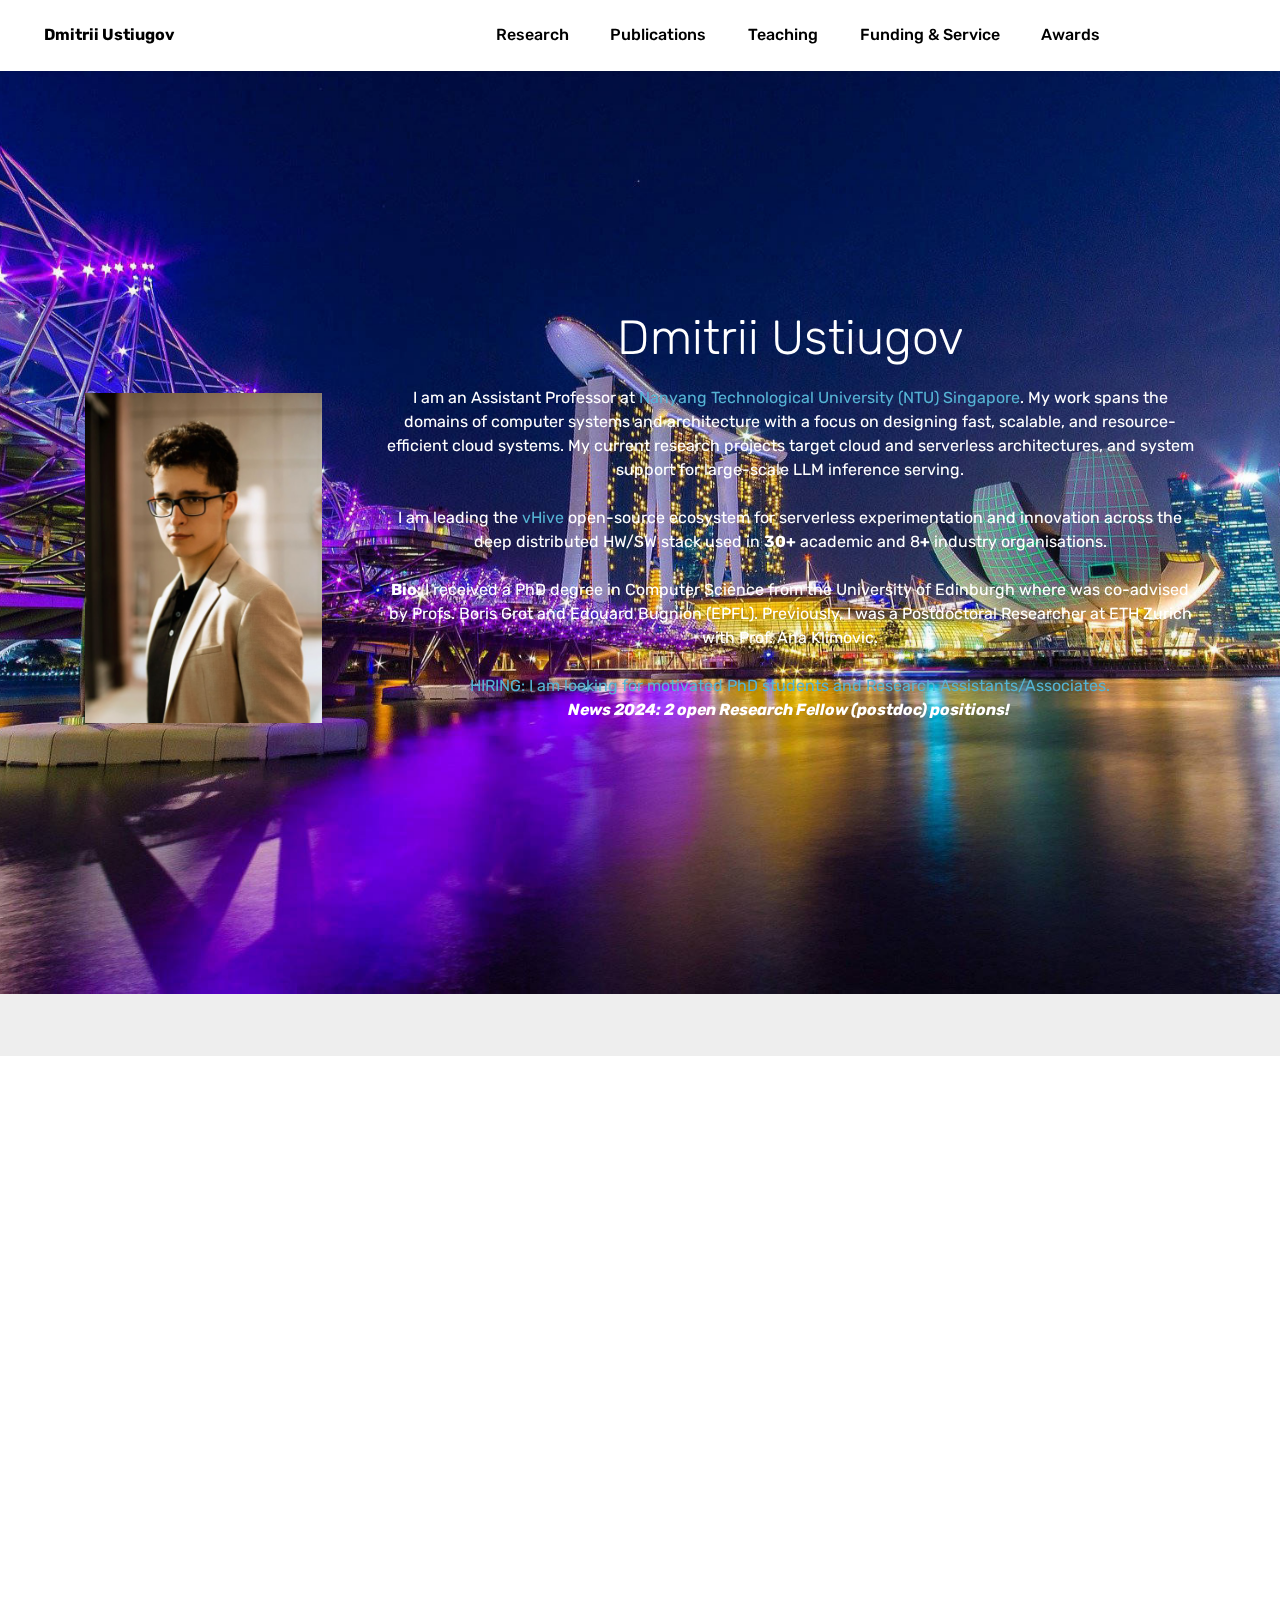
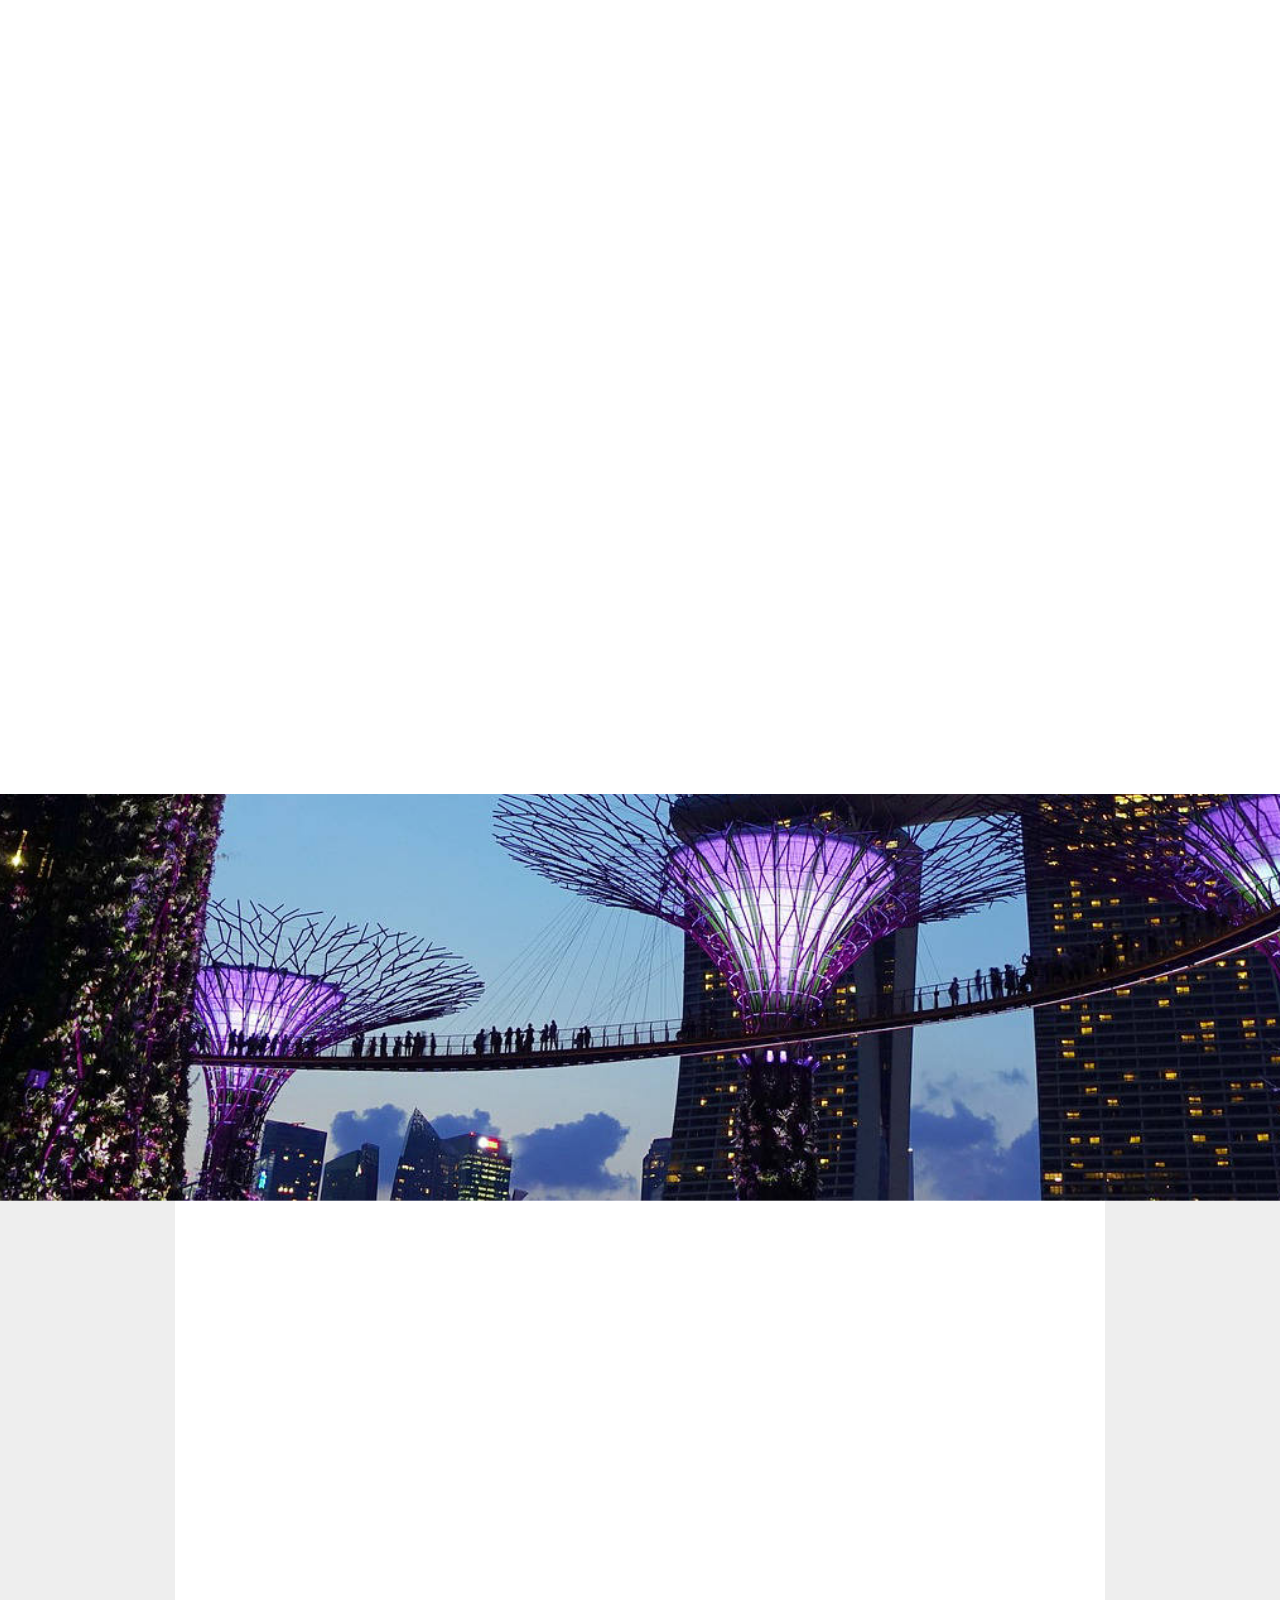
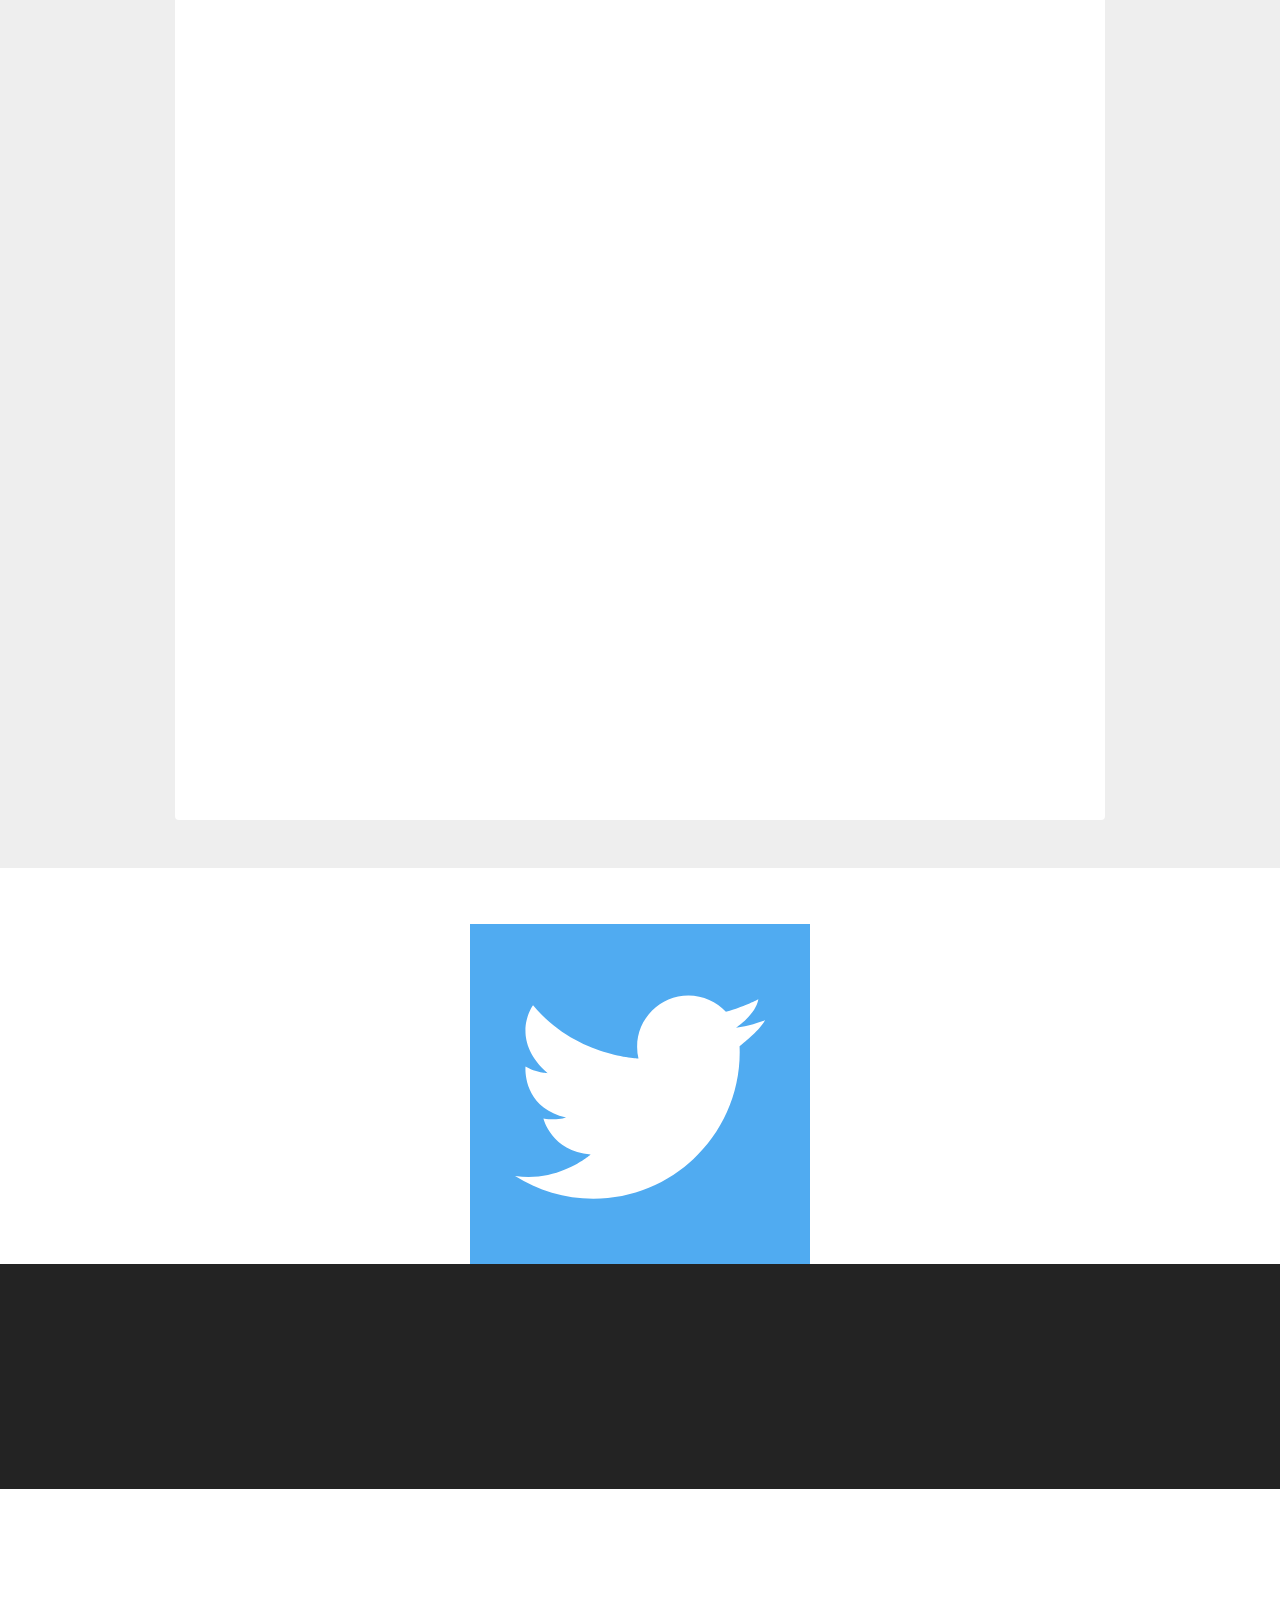
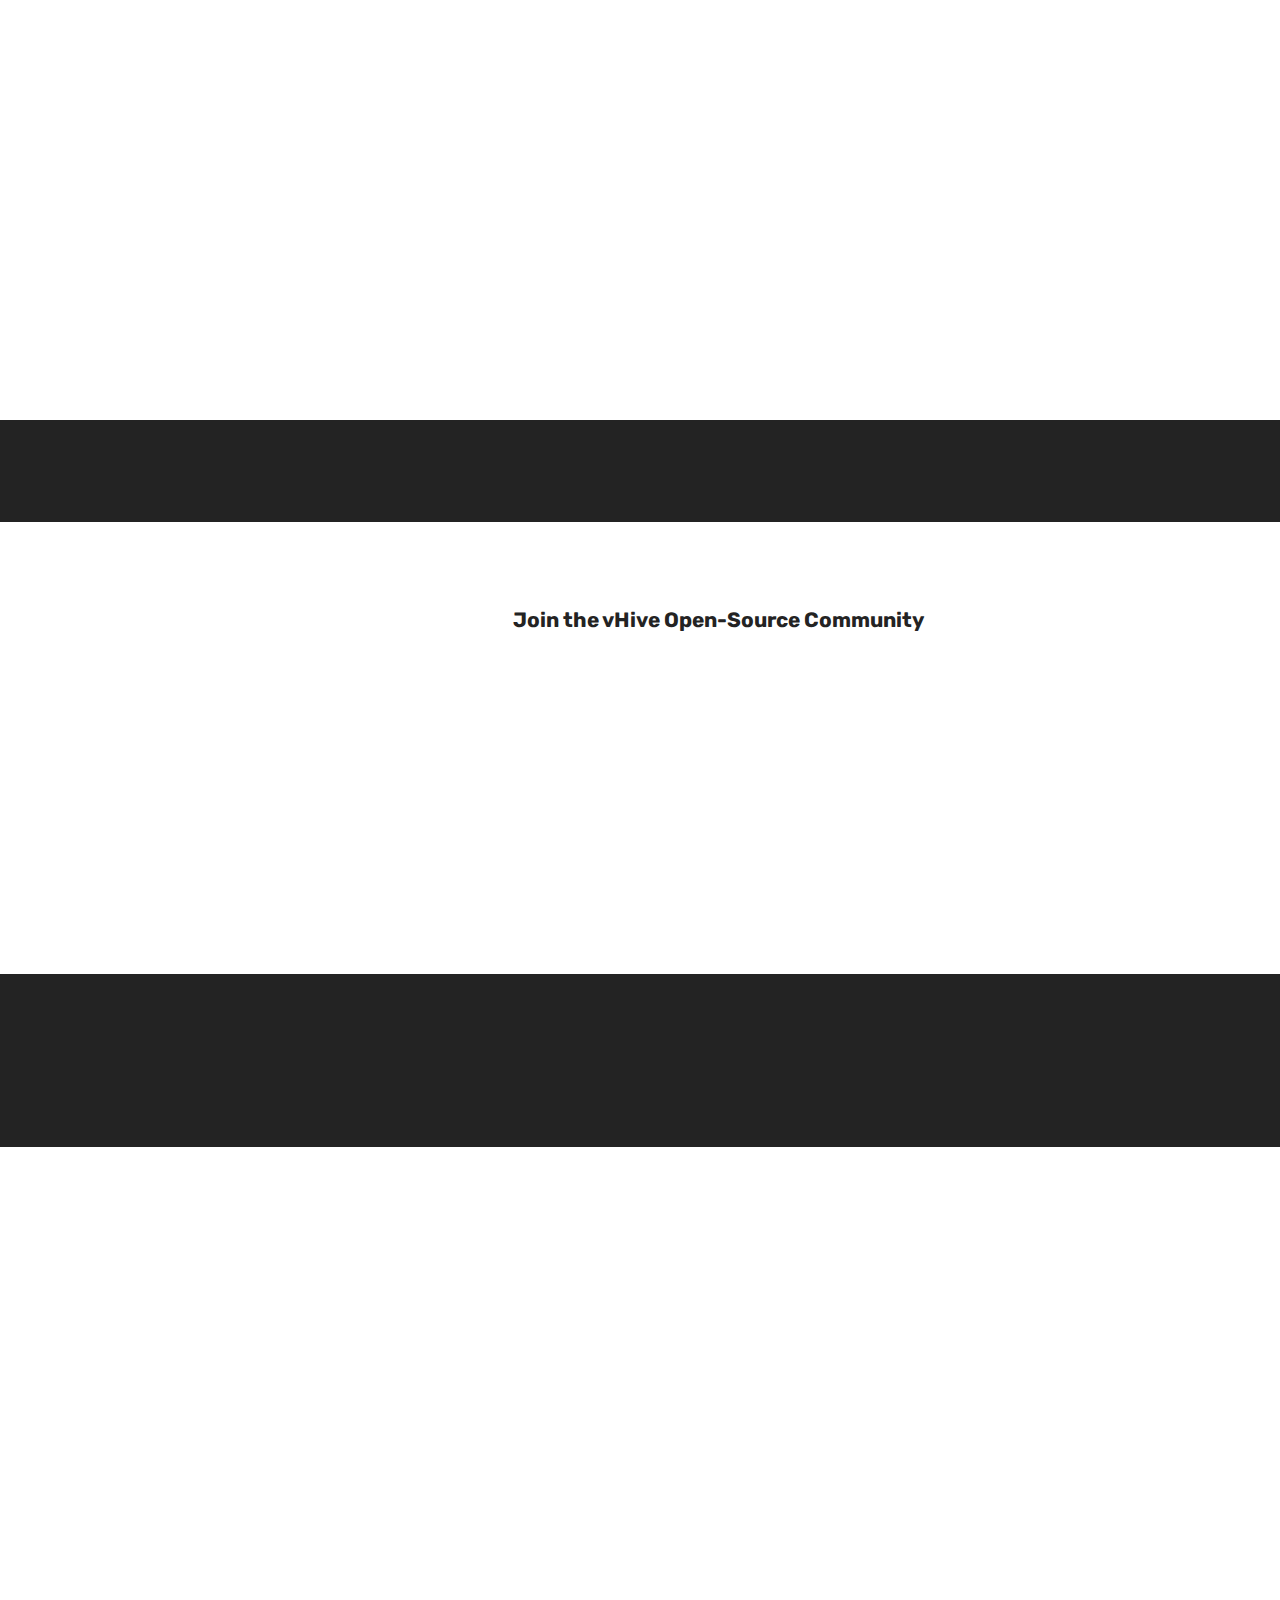
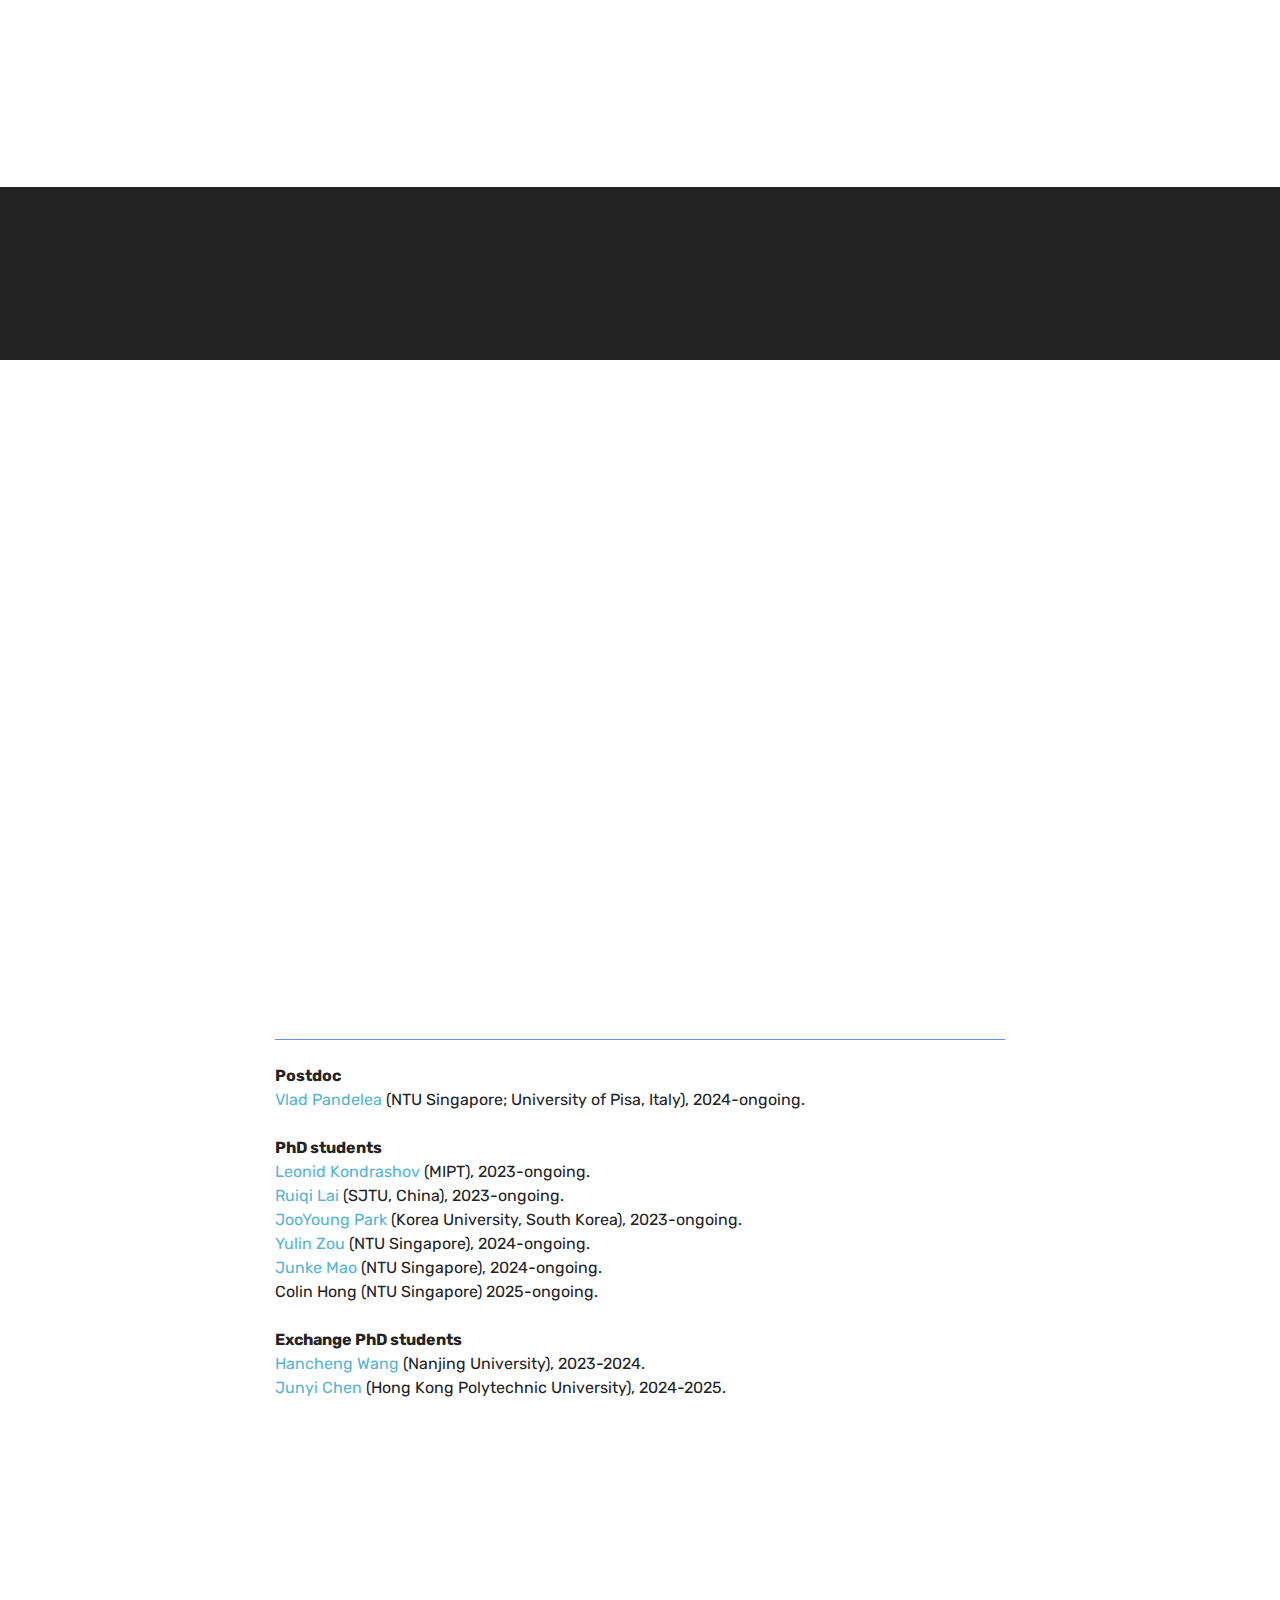
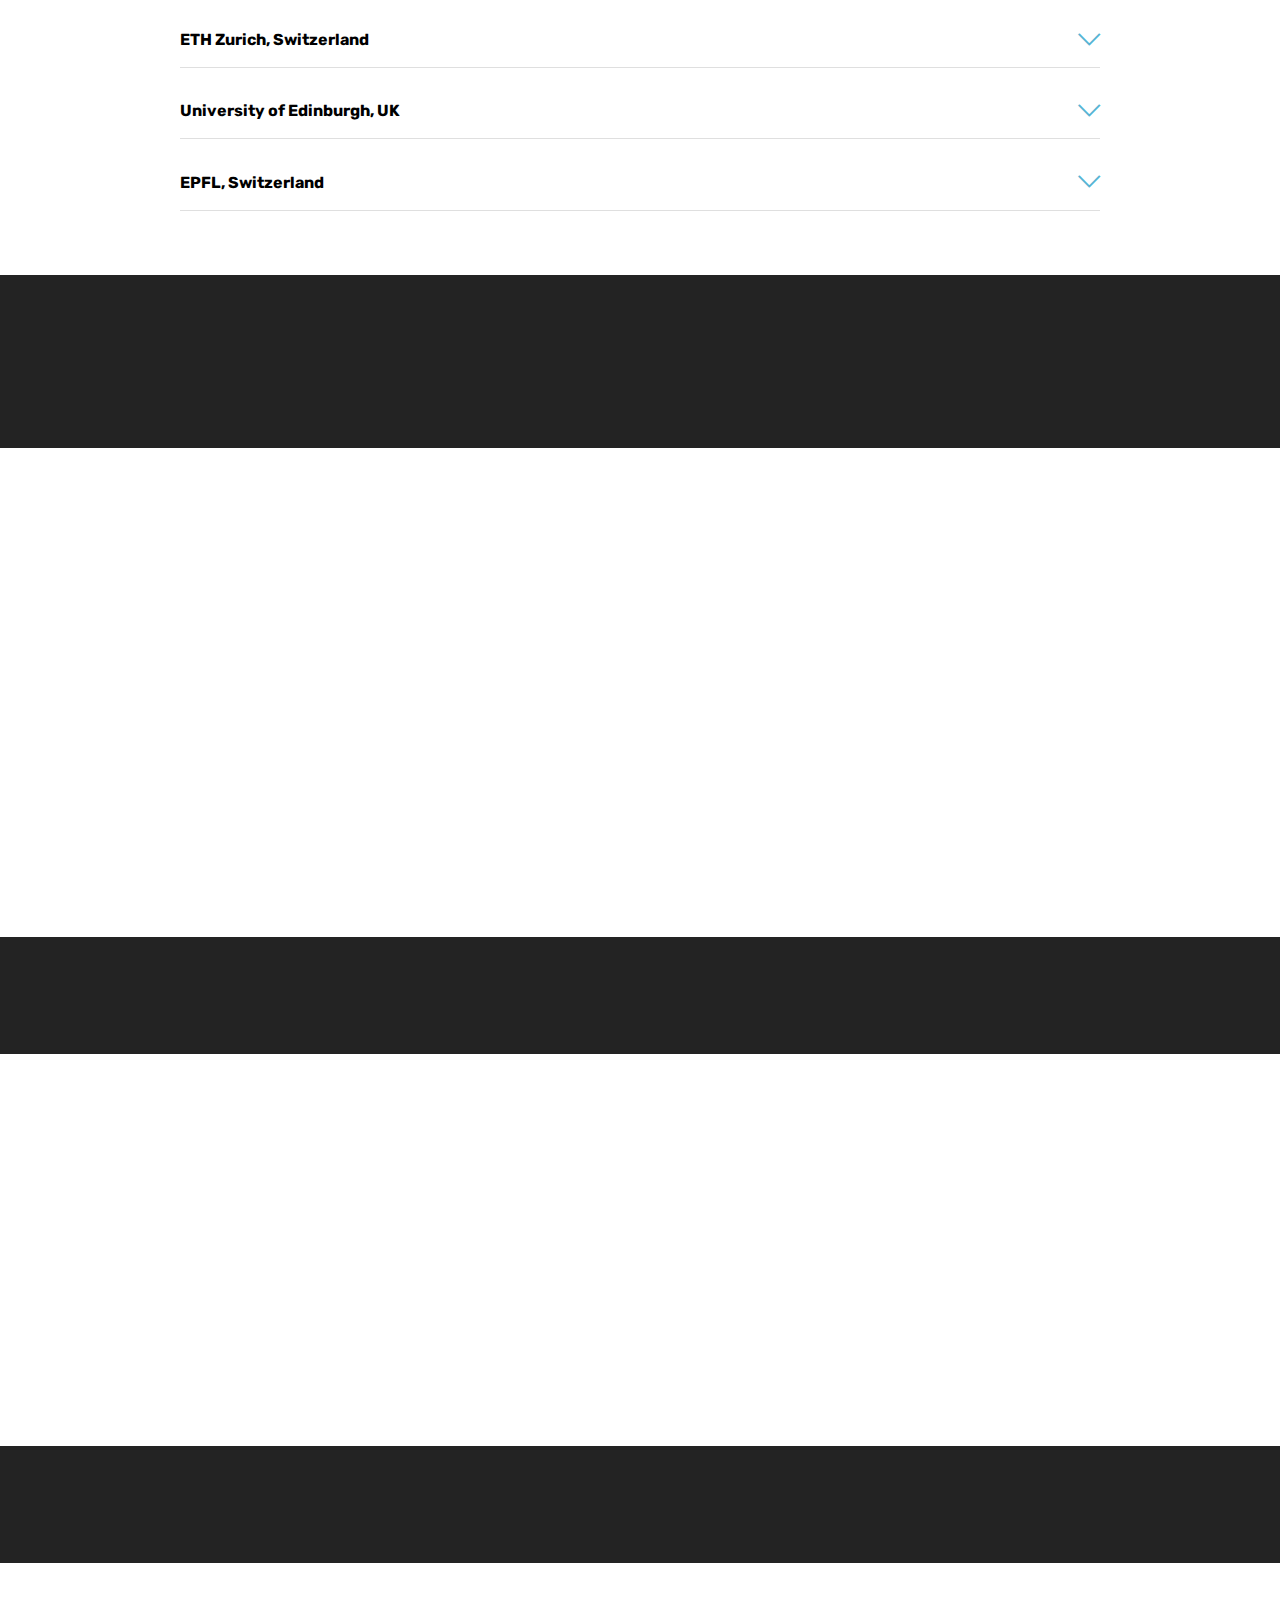
==== index.html @ a0c56aef "up" ====
<!DOCTYPE html>
<html  >
<head>
  <!-- Site made with Mobirise Website Builder v5.9.6, https://mobirise.com -->
  <meta charset="UTF-8">
  <meta http-equiv="X-UA-Compatible" content="IE=edge">
  <meta name="generator" content="Mobirise v5.9.6, mobirise.com">
  <meta name="viewport" content="width=device-width, initial-scale=1, minimum-scale=1">
  <link rel="shortcut icon" href="assets/images/logo4-95x92.png" type="image/x-icon">
  <meta name="description" content="Professional website of Dr. Dmitrii Ustiugov">
  
  
  <title>Dr. Dmitrii Ustiugov</title>
  <link rel="stylesheet" href="assets/web/assets/mobirise-icons2/mobirise2.css">
  <link rel="stylesheet" href="assets/web/assets/mobirise-icons/mobirise-icons.css">
  <link rel="stylesheet" href="assets/bootstrap/css/bootstrap.min.css">
  <link rel="stylesheet" href="assets/bootstrap/css/bootstrap-grid.min.css">
  <link rel="stylesheet" href="assets/bootstrap/css/bootstrap-reboot.min.css">
  <link rel="stylesheet" href="assets/tether/tether.min.css">
  <link rel="stylesheet" href="assets/animatecss/animate.min.css">
  <link rel="stylesheet" href="assets/dropdown/css/style.css">
  <link rel="stylesheet" href="assets/socicon/css/styles.css">
  <link rel="stylesheet" href="assets/theme/css/style.css">
  <link rel="preload" href="https://fonts.googleapis.com/css?family=Rubik:300,400,500,600,700,800,900,300i,400i,500i,600i,700i,800i,900i&display=swap" as="style" onload="this.onload=null;this.rel='stylesheet'">
  <noscript><link rel="stylesheet" href="https://fonts.googleapis.com/css?family=Rubik:300,400,500,600,700,800,900,300i,400i,500i,600i,700i,800i,900i&display=swap"></noscript>
  <link rel="preload" as="style" href="assets/mobirise/css/mbr-additional.css"><link rel="stylesheet" href="assets/mobirise/css/mbr-additional.css" type="text/css">

  
  
  
</head>
<body>
  
  <section class="menu menu2 cid-tisb1fmc73" once="menu" id="menu2-1c">
    
    <nav class="navbar navbar-dropdown navbar-fixed-top navbar-expand-lg">
        <div class="container-fluid">
            <div class="navbar-brand">
                <span class="navbar-logo">
                    <a href="http://ustiugov.github.io">
                        <img src="assets/images/logo4-95x92.png" alt="" style="height: 3rem;">
                    </a>
                </span>
                <span class="navbar-caption-wrap"><a class="navbar-caption text-black text-primary display-7" href="http://ustiugov.github.io">Dmitrii Ustiugov</a></span>
            </div>
            <button class="navbar-toggler" type="button" data-toggle="collapse" data-target="#navbarSupportedContent" aria-controls="navbarNavAltMarkup" aria-expanded="false" aria-label="Toggle navigation">
                <div class="hamburger">
                    <span></span>
                    <span></span>
                    <span></span>
                    <span></span>
                </div>
            </button>
            <div class="collapse navbar-collapse" id="navbarSupportedContent">
                <ul class="navbar-nav nav-dropdown nav-right" data-app-modern-menu="true"><li class="nav-item"><a class="nav-link link text-black text-primary display-4" href="index.html#content5-5">Research</a></li>
                    <li class="nav-item"><a class="nav-link link text-black text-primary display-4" href="index.html#content5-a">Publications</a></li>
                    <li class="nav-item"><a class="nav-link link text-black text-primary display-4" href="index.html#content5-b">Teaching</a>
                    </li><li class="nav-item"><a class="nav-link link text-black text-primary display-4" href="index.html#content5-d">Funding &amp; Service</a></li><li class="nav-item"><a class="nav-link link text-black text-primary display-4" href="index.html#header16-x">Awards</a></li></ul>
                <div class="icons-menu">
                    <a class="iconfont-wrapper" href="mailto:dmitrii.ustiugov@ntu.edu.sg">
                        <span class="p-2 mbr-iconfont socicon-mail socicon"></span>
                    </a>
                    <a class="iconfont-wrapper" href="https://twitter.com/DmitriiUstiugov" target="_blank">
                        <span class="p-2 mbr-iconfont socicon-twitter socicon"></span>
                    </a>
                    <a class="iconfont-wrapper" href="https://github.com/ustiugov" target="_blank">
                        <span class="p-2 mbr-iconfont socicon-github socicon"></span>
                    </a>
                    <a class="iconfont-wrapper" href="https://scholar.google.com/citations?user=cZ9jA9oAAAAJ&hl=en" target="_blank">
                        <span class="p-2 mbr-iconfont socicon-googlescholar socicon"></span>
                    </a>
                </div>
                
            </div>
        </div>
    </nav>
</section>

<section class="header3 cid-ru8qioP3P4 mbr-fullscreen mbr-parallax-background" id="header3-3">

    

    <div class="mbr-overlay" style="opacity: 0.6; background-color: rgb(35, 35, 35);">
    </div>

    <div class="container">
        <div class="media-container-row">
            <div class="mbr-figure" style="width: 35%;">
                <img src="assets/images/final-735x1103.jpeg" alt="Mobirise" title="">
            </div>

            <div class="media-content">
                <h1 class="mbr-section-title mbr-white pb-3 mbr-fonts-style display-2">
                    Dmitrii Ustiugov</h1>
                
                <div class="mbr-section-text mbr-white pb-3 ">
                    <p class="mbr-text mbr-fonts-style display-7">I am an Assistant Professor at&nbsp;<a href="https://www.ntu.edu.sg/" class="text-primary">Nanyang Technological University (NTU) Singapore</a>. My work spans the domains of computer systems and architecture with a focus on designing fast, scalable, and resource-efficient cloud systems. My current research projects target cloud and serverless architectures, and system support for large-scale LLM inference serving.<br> <br>I am leading the&nbsp;<a href="index.html#header16-1b" class="text-primary">vHive</a> open-source ecosystem for serverless experimentation and innovation across the deep distributed HW/SW stack used in <strong>30+</strong>&nbsp;academic and 8<strong>+</strong> industry organisations.<br><br><strong>Bio</strong>: I received a PhD degree in Computer Science from the University of Edinburgh where was co-advised by Profs. Boris Grot and Edouard Bugnion (EPFL). Previously, I was a Postdoctoral Researcher at ETH Zurich with Prof. Ana Klimovic.<br><br><em><strong><a href="index.html#header12-1i" class="text-primary">HIRING: I am looking for motivated PhD students and Research Assistants/Associates. </a></strong></em><br><em><strong>News 2024: 2 open Research Fellow (postdoc) positions!&nbsp;</strong></em><br><br><br></p>
                </div>
                
            </div>
        </div>
    </div>

</section>

<section class="image3 cid-tPCQYgQNYy" id="image3-1m">
    

    

    <div class="container-fluid">
        <div class="row justify-content-center">
            <div class="col-12 col-lg-6">
                <div class="image-wrapper">
                    <img src="assets/images/hyscalelogo-1logo-1077x300.jpg" alt="Mobirise">
                    <p class="mbr-description mbr-fonts-style mt-2 align-center display-5">
                        Hyperscale Systems and Cloud Architecture lab<br>NTU Singapore</p>
                </div>
            </div>
        </div>
    </div>
</section>

<section class="cid-tZE3iQXMDs" id="image2-1q">

    

    <figure class="mbr-figure">
        <div class="image-block" style="width: 100%;">
            <img src="assets/images/img-5139-2174x1756.jpg" alt="" title="">
            
        </div>
    </figure>
</section>

<section class="header12 cid-tkvWYFKi4e mbr-fullscreen mbr-parallax-background" id="header12-1i">

    

    <div class="mbr-overlay" style="opacity: 0.3; background-color: rgb(255, 255, 255);">
    </div>
    <div class="container-fluid">
        <div class="row justify-content-center">
            <div class="card col-12 col-md-12 col-lg-9">
                <div class="card-wrapper">
                    <div class="card-box align-center">
                        <h1 class="card-title mbr-fonts-style mb-3 display-2"><strong>Interested in Cloud Systems Research?</strong></h1>
                        <p class="mbr-text mbr-fonts-style display-7"><strong>Open Positions: PhD students (August 2025 intake), Research Associate/Assistants, and a Research Fellow (aka Postdoc)</strong><br>Do you love prototyping and hacking systems? Wonder what is under the hood of a modern cloud? Or just curious what the future of computing holds? I have a number of <strong>fully-funded</strong> PhD student positions for research in <strong>cloud/serverless/edge</strong> computing and <strong>systems for machine learning</strong>. <br><br><strong>Qualifications</strong><br>A strong applicant must have a MSc or BSc degree in computer science, electrical or computer engineering with a solid GPA. Background in programming, and systems programming in particular, as well as understanding of operating systems, networking, and/or computer architecture are key. Experience in research or working with open-source projects are desirable.<br><br><strong>Why Join NTU Singapore?</strong><br>NTU is a top international university ranked #9 in Computer Science, #15 overall in <a href="https://www.topuniversities.com/universities/nanyang-technological-university-singapore-ntu-singapore" class="text-primary">QS rankings</a>. Singapore is an excellent place for research, comfortable and safe environment for daily life, and a melting pot of the western and eastern cultures.<br><br><strong>PhD student and RA applications</strong>:<strong>&nbsp;</strong>Please send me an email attaching your<strong> CV</strong>.&nbsp;Prospective students should also send me the&nbsp;<strong>transcripts</strong> (including BSc), <strong>motivation letter</strong>, as well as a&nbsp;<strong>TOEFL</strong> (or IELTS) certificate. If you miss any documents (e.g., TOEFL) at the moment of contacting me, please elaborate on your plans to obtain them. Note, all these documents are mandatory, no exceptions are possible. Also, some applicants might need to obtain GRE (please contact me first).&nbsp;<em>Only shortlisted applicants will be notified.</em><br>Note for the PhD applicants from <strong>Mainland China</strong>, we seek primarily MSc degree holders (due to the funding reasons) but we will also consider strong BSc applicants.&nbsp;<br><br><strong>Postdoc/RF applications (we have 2 open positions!)</strong>: Please send me an email with a CV. Note that applicants must (co-)author at least one paper in the venues listed in <a href="http://csrankings.org" class="text-primary">csrankings.org</a>. <em>Only shortlisted applicants will be notified.</em><br><br><strong>Funding Opportunities for PhD Students </strong><br>(contact me before applying)<br><a href="https://www.ntu.edu.sg/admissions/graduate/financialmatters/scholarships/npgs" class="text-primary">Nanyang President's Graduate</a>&nbsp;for all<br><a href="https://www.a-star.edu.sg/Scholarships/for-graduate-studies/singapore-international-graduate-award-singa" class="text-primary">SINGA</a>&nbsp;for international students<br><a href="https://www.ntu.edu.sg/alibaba-ntu-jri" class="text-primary">Alibaba-NTU</a> for Singaporeans and PRs<br><a href="https://www.a-star.edu.sg/Scholarships/for-graduate-studies/a-star-graduate-scholarship-singapore" class="text-primary">A*STAR Graduate (AGS)</a> for Singaporeans and Singaporean Uni graduates<br><a href="https://aisingapore.org/research/phd-fellowship-programme/" class="text-primary">AISG PhD fellowship</a> for all<br><a href="https://www.a-star.edu.sg/Scholarships/for-graduate-studies/a-star-cis-scholarship" class="text-primary">A*STAR Computing and Information Science (ACIS)</a> for all<br><a href="http://cs.simtechntu.ntu.edu.sg/" class="text-primary">SIMTech-NTU</a> for all<br><a href="https://www.ntu.edu.sg/graduate-college/admissions" class="text-primary">Other NTU scholarships</a><br><br><strong>International PhD exchange scholarships&nbsp;<br></strong>(contact me before applying)<br><a href="https://www.a-star.edu.sg/Scholarships/for-graduate-studies/a-star-research-attachment-programme" class="text-primary">A*STAR Research Attachment Programme (ARAP)</a>&nbsp;for <strong>current</strong> international PhD students<br><br><strong>Funding Opportunities for PostDocs&nbsp;<br></strong>(contact me before applying)<br><a href="https://www.a-star.edu.sg/Scholarships/for-post-doctoral-studies" class="text-primary">A*STAR International fellowship</a> for Singaporeans<br><a href="https://www.ntu.edu.sg/research/research-careers/lee-kuan-yew-postdoctoral-fellowship-(lkypdf)" class="text-primary">Lee Kuan Yew Postdoctoral fellowship (LKYPDF)</a>&nbsp;for Singaporeans<a href="https://www.ntu.edu.sg/graduate-college/admissions" class="text-primary"><br></a><a href="https://www.ntu.edu.sg/research/research-careers/presidential-postdoctoral-fellowship-(ppf)" class="text-primary">NTU Presidential Postdoctoral Fellowship (PPF)</a> for all<br><a href="https://www.ntu.edu.sg/research/research-careers/research-assistant-professorship-(rap)" class="text-primary">NTU Research Assistant Professor (RAP)</a> for all<br><a href="https://euraxess.ec.europa.eu/worldwide/asean/news/get-ready-2023-msca-postdoctoral-fellowship-call" class="text-primary">Maria Curie (MSCA)</a> for EU and UK graduates (but not only)<br><a href="https://www.schmidtfutures.com/our-work/schmidt-ai-in-science-postdocs/" class="text-primary">Schmidt AI in Science</a> for all</p>
                        <div class="mbr-section-btn mt-3"><a class="btn btn-secondary-outline display-4" href="mailto:dmitrii.ustiugov@ntu.edu.sg">Send an Email</a></div>
                    </div>
                </div>
            </div>
        </div>
    </div>
</section>

<section class="twitter cid-sof1B5jrDS" id="twitter-m5-t">
    
    <div class="container">
        
        <div class="row justify-content-center mt-4">
            <div class="col-12 col-lg-7">
                <div class="twitter-wrapper">
                    <a class="twitter-timeline" data-height="340" href="https://twitter.com/@DmitriiUstiugov?ref_src=twsrc%5Etfw">Tweets by
                        }</a>
                </div>
            </div>
        </div>
    </div>
</section>

<section class="mbr-section content5 cid-ru8Q9XRovW" id="content5-5">

    

    

    <div class="container">
        <div class="media-container-row">
            <div class="title col-12 col-md-8">
                <h2 class="align-center mbr-bold mbr-white pb-3 mbr-fonts-style display-1">Research Directions</h2>
                <h3 class="mbr-section-subtitle align-center mbr-light mbr-white pb-3 mbr-fonts-style display-7">There are three principal means of acquiring knowledge available to us: observation of nature, reflection, and experimentation. Observation collects facts; reflection combines them; experimentation verifies the result of that combination.<div><em>Denis Diderot, On the Interpretation of Nature</em></div></h3>
                
                
            </div>
        </div>
    </div>
</section>

<section class="features3 cid-ru8PZtccSH" id="features3-4">

    

    
    <div class="container">
        <div class="media-container-row">
            <div class="card p-3 col-12 col-md-6 col-lg-4">
                <div class="card-wrapper">
                    <div class="card-img">
                        <a href="index.html#content6-7"><img src="assets/images/mbr-676x451.png" alt="Mobirise" title=""></a>
                    </div>
                    <div class="card-box">
                        <h4 class="card-title mbr-fonts-style display-5">Cloud &amp; Serverless</h4>
                        <p class="mbr-text mbr-fonts-style display-7">Explore trade-offs in performance, security, and efficiency of next-generation cloud systems<br><a href="https://ease-lab.github.io/vhive-asplos22/" class="text-primary">Learn more about Serverless &amp; vHive</a><br></p>
                    </div>
                    
                </div>
            </div>

            <div class="card p-3 col-12 col-md-6 col-lg-4">
                <div class="card-wrapper">
                    <div class="card-img">
                        <img src="assets/images/mbr-5-676x425.png" alt="Mobirise" title="">
                    </div>
                    <div class="card-box">
                        <h4 class="card-title mbr-fonts-style display-5">Serverless GenAI</h4>
                        <p class="mbr-text mbr-fonts-style display-7">Explore efficient Generative AI inference, e.g., LLM, RAG, at scale by exploiting heterogeneous hardware and HW/SW co-design.</p>
                    </div>
                    
                </div>
            </div>

            <div class="card p-3 col-12 col-md-6 col-lg-4">
                <div class="card-wrapper">
                    <div class="card-img">
                        <a href="index.html#content6-7"><img src="assets/images/mbr-1-676x451.jpg" alt="Mobirise" title=""></a>
                    </div>
                    <div class="card-box">
                        <h4 class="card-title mbr-fonts-style display-5">Cloud-Edge Systems</h4>
                        <p class="mbr-text mbr-fonts-style display-7">Design a geo-distributed OS for emerging edge apps, e.g., Retrieval-Augmented Generation, video analytics, autonomous vehicles.</p>
                    </div>
                    
                </div>
            </div>

            
        </div>
    </div>
</section>

<section class="header1 cid-tisarh4mE6" id="header16-1b">

    

    

    <div class="container">
        <div class="row justify-content-md-center">
            <div class="col-md-10 align-center">
                <h1 class="mbr-section-title mbr-bold pb-3 mbr-fonts-style display-2">vHive Serverless Ecosystem&nbsp;</h1>
                
                
                
            </div>
        </div>
    </div>

</section>

<section class="features16 cid-sof6QfY6md" id="features17-u">
    

    
    <div class="container">
        <div class="content-wrapper">
            <div class="row align-items-center">
                <div class="col-12 col-lg-4">
                    <div class="image-wrapper">
                        <a href="https://github.com/ease-lab/vhive" target="_blank"><img src="assets/images/vhive-emblem-rgb.svg" alt="vHive"></a>
                    </div>
                </div>
                <div class="col-12 col-lg">
                    <div class="text-wrapper">
                        <h6 class="card-title mbr-fonts-style display-5"><strong>Join the vHive Open-Source Community</strong></h6>
                        <p class="mbr-text mbr-fonts-style mb-4 display-4">vHive is a full-stack open-source framework &amp; ecosystem for <strong>serverless experimentation</strong> and <strong>innovation</strong>. vHive is representative of real serverless clouds, as recognized by leading serverless providers and an ASPLOS'21 <strong>Distinguished Artifact Award</strong>, integrating production-grade components, including&nbsp;<a href="https://firecracker-microvm.github.io/" class="text-primary" target="_blank">AWS Firecracker</a>,&nbsp;<a href="https://containerd.io/" class="text-primary" target="_blank">Containerd</a> and <a href="https://kubernetes.io/" class="text-primary" target="_blank">Kubernetes</a>.<br><br>Today, vHive is in use in <strong>30+</strong> top universities around the globe, for both research and teaching, supported and/or sponsored by <strong>8</strong>&nbsp;international IT companies.<br><br>vHive tutorials featured at SOSP'23 (<a href="https://drive.google.com/drive/folders/1UOFjHjxILq2m3MX9QpDf5EAXLWVpEJVF?usp=sharing" class="text-primary">slides</a>) and ASPLOS'22 (<a href="https://www.youtube.com/playlist?list=PLs4cWWn5uKac0A_quPr2jzsOMzaySI_w8" class="text-primary">YouTube</a>).</p>
                        <div class="mbr-section-btn mt-3"><a class="btn btn-secondary-outline display-4" href="https://vhive-serverless.github.io" target="_blank"><span class="mobi-mbri mobi-mbri-globe-2 mbr-iconfont mbr-iconfont-btn"></span>Learn more</a> <a class="btn btn-primary-outline display-4" href="https://github.com/vhive-serverless" target="_blank"><span class="socicon socicon-github mbr-iconfont mbr-iconfont-btn"></span>GitHub</a></div>
                    </div>
                </div>
            </div>
        </div>
    </div>
</section>

<section class="mbr-section content5 cid-ru9bB547B6" id="content5-a">

    

    

    <div class="container">
        <div class="media-container-row">
            <div class="title col-12 col-md-8">
                <h2 class="align-center mbr-bold mbr-white pb-3 mbr-fonts-style display-2">Selected Publications <span style="font-weight: normal;">(<a href="past-work.html#header16-11" class="text-primary" style="">More</a>)</span></h2>
                <h3 class="mbr-section-subtitle align-center mbr-light mbr-white pb-3 mbr-fonts-style display-7"><div>There is a time for many words, and there is also a time for sleep. </div><div><em>Homer, The Odyssey</em></div></h3>
                
                
            </div>
        </div>
    </div>
</section>

<section class="content8 cid-tirSUo7eNE" id="content8-15">
    
    <div class="container-fluid">
        <div class="row justify-content-center">
            <div class="counter-container col-md-12 col-lg-10">
                
                <div class="mbr-text mbr-fonts-style display-7">
                    <ul>
                        <li><em>ServerlessLLM: Locality-Enhanced Serverless Inference for Large Language Models.&nbsp;</em><span style="font-size: 1rem;">Y. Fu, L. Xue, Y. Huang, A.-O. Brabete, <strong>D. Ustiugov</strong>, Y. Patel, L. Mai. <strong>OSDI'24</strong>.&nbsp;<br><a href="https://www.usenix.org/system/files/osdi24-fu.pdf" class="text-primary">PDF</a> <a href="https://github.com/ServerlessLLM/ServerlessLLM" class="text-primary">GitHub</a></span></li><li><em>Enabling In-Vitro Serverless Systems Research.</em> <strong>D. Ustiugov</strong>, D. Park, L. Cvetković, M. Djokic, H. Hè, B. Grot, A. Klimovic. <strong>WORDS@SOSP'23</strong><br><a href="assets/files/invitro-words2023.pdf" class="text-primary">PDF</a> <a href="https://github.com/vhive-serverless/invitro" class="text-primary">GitHub</a></li><li><em>Lukewarm Serverless Functions: Characterization and Optimization</em>. D. Schall, A. Margaritov,<strong> D. Ustiugov,</strong> A. Sandberg, B. Grot. <strong>ISCA'22<br>IEEE Micro Top Picks Honorable Mention<br><a href="assets/files/JUKEBOX_ISCA22.pdf" class="text-primary">PDF</a>&nbsp;<a href="https://github.com/vhive-serverless/vSwarm-u" class="text-primary">GitHub</a></strong></li>
                        <li><em>Analyzing Tail Latency in Serverless Clouds with STeLLAR.</em> <strong>D.Ustiugov</strong>, T.Amariucai, B.Grot. <strong>IISWC'21<br><a href="assets/files/STELLAR_ISWC21.pdf" class="text-primary">PDF</a>&nbsp;<a href="https://youtu.be/Y3YmZH931hQ" class="text-primary">Video</a>&nbsp;<a href="https://github.com/vhive-serverless/STeLLAR" class="text-primary">GitHub</a></strong></li>
                        <li><em>Benchmarking, Analysis, and Optimization of Serverless Function Snapshots. </em><strong>D.Ustiugov</strong>, P.Petrov, M.Kogias, E.Bugnion, B.Grot. <strong>ASPLOS'21,</strong>&nbsp;<strong>Distinguished Artifact Award<br><a href="assets/files/REAP_ASPLOS21.pdf" class="text-primary">PDF</a>&nbsp;<a href="https://youtu.be/zfLd_MTGOA8" class="text-primary">Video</a>&nbsp;<a href="https://github.com/vhive-serverless/vhive" class="text-primary">GitHub</a></strong></li><li><em>PTEMagnet: Fine-Grained Physical Memory Reservation for Faster Page Walks in Public Clouds. </em>A.Margaritov, <strong>D.Ustiugov</strong>, A.Shahab, B.Grot. <strong>ASPLOS'21</strong><br><a href="assets/files/PTEMagnet_ASPLOS21.pdf" class="text-primary">PDF</a>&nbsp;<a href="https://youtu.be/iizktSB6_B0" class="text-primary">Video</a>&nbsp;<a href="https://github.com/ease-lab/PTEMagnet" class="text-primary">GitHub</a></li><li><em>Prefetched Address Translation.</em> A.Margaritov, <strong>D.Ustiugov</strong>, E.Bugnion, B.Grot. <strong>MICRO'19<br><a href="assets/files/ASAP_MICRO19.pdf" class="text-primary">PDF</a></strong></li>
                    </ul>
                </div>
            </div>
        </div>
    </div>
</section>

<section class="mbr-section content5 cid-ru9bWIO6r2" id="content5-b">

    

    

    <div class="container">
        <div class="media-container-row">
            <div class="title col-12 col-md-8">
                <h2 class="align-center mbr-bold mbr-white pb-3 mbr-fonts-style display-2">Teaching &amp; Supervision</h2>
                <h3 class="mbr-section-subtitle align-center mbr-light mbr-white pb-3 mbr-fonts-style display-7">It is the supreme art of the teacher to awaken joy in creative expression and knowledge. <br><em>Albert Einstein</em></h3>
                
                
            </div>
        </div>
    </div>
</section>

<section class="content8 cid-tis7xuyMa6" id="content8-19">
    
    <div class="container-fluid">
        <div class="row justify-content-center">
            <div class="counter-container col-md-12 col-lg-9">
                
                <div class="mbr-text mbr-fonts-style display-7">
                    <ul>
                        <li>Operating Systems. Lecturer and tutor, 2023-ongoing. NTU Singapore.</li><li>Digital Logic. Lecturer and tutor, 2023-ongoing. NTU Singapore.<br></li><li>Cloud Computing Architecture. Invited lecturer, Spring'22. ETH Zurich.</li><li>Extreme Computing. Invited lecturer, Fall'21. University of Edinburgh. [<a href="assets/files/Cloud-resourcesmanagementEXC21UniOfEdi.pdf" class="text-primary">Slides</a>]</li><li>Operating Systems. Invited lecturer, Spring'21. University of Edinburgh. [<a href="assets/files/Datacenter-technologiesOS21UniOfEdi.pdf" class="text-primary">Slides</a>]</li><li>Systems Programming and Computer Architecture, Teaching assistant, Fall'22, ETH Zurich.</li><li>Introduction to Computer Systems, Teaching assistant, Fall'19, '20, University of Edinburgh.</li><li>Extreme Computing, Teaching assistant, Fall'19, University of Edinburgh.</li><li>Computer Architecture, Teaching assistant, Fall'15, '17, EPFL.</li><li>Statistics, Teaching assistant, Spring'16, EPFL.</li><li>Introduction to Multiprocessor Architecture, Teaching assistant, Spring'15, EPFL.</li>
                    </ul>
                </div>
            </div>
        </div>
    </div>
</section>

<section class="tabs content18 cid-tvlNOTMjnV" id="tabs1-1j">

    

    
    <div class="container">
        <div class="row justify-content-center">
            <div class="col-12 col-md-8">
                
                <h4 class="mbr-section-subtitle mb-0 mt-2 mbr-fonts-style display-5">Students, Research Staff, and Interns</h4>
            </div>
        </div>
        <div class="row justify-content-center mt-4">
            <div class="col-12 col-md-8">
                <ul class="nav nav-tabs mb-4" role="tablist">
                    <li class="nav-item first mbr-fonts-style"><a class="nav-link mbr-fonts-style show active display-7" role="tab" data-toggle="tab" href="#tabs1-1j_tab0" aria-selected="true"><strong>Postdocs &amp; PhD students</strong></a></li>
                    <li class="nav-item"><a class="nav-link mbr-fonts-style active display-7" role="tab" data-toggle="tab" href="#tabs1-1j_tab1" aria-selected="true"><strong>Undergrad</strong></a></li>
                    <li class="nav-item"><a class="nav-link mbr-fonts-style active display-7" role="tab" data-toggle="tab" href="#tabs1-1j_tab2" aria-selected="true"><strong>Interns</strong><br></a></li>
                    
                    
                    
                </ul>
                <div class="tab-content">
                    <div id="tab1" class="tab-pane in active" role="tabpanel">
                        <div class="row">
                            <div class="col-md-12">
                                <p class="mbr-text mbr-fonts-style display-7"><strong>Postdoc<br></strong><a href="https://www.linkedin.com/in/vlad-pandelea-21799015b/?locale=en_US" class="text-primary">Vlad Pandelea</a> (NTU Singapore; University of Pisa, Italy), 2024-ongoing.<br><br><strong>PhD students</strong><br><a href="http://leokondrashov.github.io/" class="text-primary">Leonid Kondrashov</a> (MIPT), 2023-ongoing.<br><a href="https://lrq619.github.io/" class="text-primary">Ruiqi Lai</a> (SJTU, China), 2023-ongoing.<br><a href="https://www.linkedin.com/in/jooyoung-park-1a4369214/" class="text-primary">JooYoung Park</a> (Korea University, South Korea), 2023-ongoing.<br><a href="http://yulinzou.github.io/" class="text-primary">Yulin Zou</a> (NTU Singapore), 2024-ongoing.<br><a href="https://www.linkedin.com/in/junke-mao-8a8054185/?originalSubdomain=sg" class="text-primary">Junke Mao</a> (NTU Singapore), 2024-ongoing.<br>Colin Hong (NTU Singapore) 2025-ongoing.<br><br><strong>Exchange PhD students</strong><br><a href="https://wanghanchengchn.github.io/" class="text-primary">Hancheng Wang</a> (Nanjing University), 2023-2024.<br><a href="https://jinyucn.github.io/" class="text-primary">Junyi Chen</a> (Hong Kong Polytechnic University), 2024-2025.&nbsp;</p>
                            </div>
                        </div>
                    </div>
                    <div id="tab2" class="tab-pane" role="tabpanel">
                        <div class="row">
                            <div class="col-md-12">
                                <p class="mbr-text mbr-fonts-style display-7"><strong>URECA</strong><br>Siyang Shao 2023-2024<br><br><strong>Final Year Projects (FYP)</strong><br><em>Batch 2024-2025<br></em>Aryan Sharma<br>Chaanan Anand Singh<br>Dhairya Rungta<br>Greg Lim<br>Ian Yeoh<br>Jia Xuan Koh<br>Kavita Sriram<br>Kavithran&nbsp;Ravisankar<br>Lenson Lim<br>Siyang Shao<br><br><em>Batch 2023-2024</em><br>Benjamin Chun<br>Colin Hong<br>Jason Chua<br>Min Kabar Kyaw<br>Lee Xuan Hua<br>Sokunthea Eang<br>Yan Kai Lim<br>Xingjian Li<br>Yi Pun Wong<br>Yi Shen Kwai</p>
                            </div>
                        </div>
                    </div>
                    <div id="tab3" class="tab-pane" role="tabpanel">
                        <div class="row">
                            <div class="col-md-12">
                                <p class="mbr-text mbr-fonts-style display-7">Aiza Maksutova (HSE), 2023-ongoing.<br>Dohyun Park (Korea University, South Korea), 2023.<br>Georgiy Lebedev (MIPT), 2023.<br>Haoyuan Ma (Zhejiang University, China), 2023.<br>Anshal Shukla (BITS Pilani, India), 2023.<br></p>
                            </div>
                        </div>
                    </div>
                    
                    
                    
                </div>
            </div>
        </div>
    </div>
</section>

<section class="content17 cid-tirYieuzb8" id="content17-17">

    

    
    
    <div class="container">
        
            <div class="row justify-content-center">
                <div class="col-12 col-md-10">
                    <div class="section-head align-center mb-4">
                        
                        <h4 class="mbr-section-subtitle mt-2 mb-0 mbr-fonts-style display-5">Past Students and Projects</h4>
                    </div>
                    
                    <div id="bootstrap-toggle" class="toggle-panel accordionStyles tab-content">
                        <div class="card mb-3">
                            <div class="card-header" role="tab" id="headingOne">
                                <a role="button" class="collapsed panel-title text-black" data-toggle="collapse" data-core="" href="#collapse1_15" aria-expanded="false" aria-controls="collapse1">
                                    <h6 class="panel-title-edit mbr-fonts-style mb-0 display-7"><strong>ETH Zurich, Switzerland</strong></h6>
                                    <span class="sign mbr-iconfont mbri-arrow-down"></span>
                                </a>
                            </div>
                            <div id="collapse1_15" class="panel-collapse noScroll collapse" role="tabpanel" aria-labelledby="headingOne">
                                <div class="panel-body">
                                    <p class="mbr-fonts-style panel-text display-7"><strong>Lazar Cvetković</strong>, PhD Student (with Prof. Klimovic), ETH Zurich, 2021-2022.<br>Project: Scheduling policy exploration for serverless clouds.<br><br><strong>Foteini Strati</strong>, PhD Student (with Prof. Klimovic), ETH Zurich, 2022.<br>Project: Cloud and serverless computing support for large-scale machine learning.<br><br><strong>Hongyu He</strong>, Master Student (with Prof. Klimovic), ETH Zurich, 2021-2022.<br>Project: Methodology for performance analysis of large-scale serverless clusters.<br><br><strong>Mihajlo Djokic</strong>, Master Student (with Prof. Klimovic), ETH Zurich, 2021-2022.<br>Project: Large-scale serverless cloud simulation for rapid design exploration.<br><br><strong>Yijun Ma</strong>, Master Student (with Prof. Klimovic), ETH Zurich, 2021.<br>Project: Edge computing with a serverless programming model.<br><br><strong>Tom Kuchler</strong>, PhD Student (with Prof. Klimovic), ETH Zurich, 2021-2022.<br>Project: Scheduling policy exploration for serverless clouds.<br></p>
                                </div>
                            </div>
                        </div>
                        <div class="card mb-3">
                            <div class="card-header" role="tab" id="headingTwo">
                                <a role="button" class="collapsed panel-title text-black" data-toggle="collapse" data-core="" href="#collapse2_15" aria-expanded="false" aria-controls="collapse2">
                                    <h6 class="panel-title-edit mbr-fonts-style mb-0 display-7"><strong>University of Edinburgh, UK</strong></h6>
                                    <span class="sign mbr-iconfont mbri-arrow-down"></span>
                                </a>

                            </div>
                            <div id="collapse2_15" class="panel-collapse noScroll collapse" role="tabpanel" aria-labelledby="headingTwo">
                                <div class="panel-body">
                                    <p class="mbr-fonts-style panel-text display-7"><strong>Shyam Jesalpura</strong>, Research Intern, BITS Pilani, 2021.<br>Project: High-speed communication fabric for serverless clouds.<br><br><strong>Mert Bora Alper</strong>, Undergraduate Intern, University of Edinburgh, 2021.<br>Project: Benchmarking methodology for serverless clouds.<br><br><strong>Michal Baczun</strong>, Undergraduate Intern, University of Edinburgh, 2021.<br>Project: Representative suite of serverless workloads. <br><br><strong>Yuchen Niu</strong>, Undergraduate Student, University of Edinburgh, 2020-2021.<br>Project: Implications of multi-tenancy on serverless hosts.<br><br><strong>Theodor Amariucai</strong>, Undergraduate Student, University of Edinburgh, 2020-2021.<br>Project: Tail latency analysis framework for serverless clouds.<br><br><strong>Plamen Petrov</strong>, Undergraduate Student &amp; Intern, University of Edinburgh, 2020.<br>Project 1: End-to-end serverless benchmarking framework.<br>Project 2: RDMA networks security and covert communication.<br><br><strong>Ivy Wang</strong>, Undergraduate Student, University of Edinburgh, 2019.<br>Project: Software support for contiguous page table allocation.<br><br><strong>Sean Mullan</strong>, Undergraduate Student, University of Edinburgh, 2019.<br>Project: Design exploration for TLB prefetching.<br></p>
                                </div>
                            </div>
                        </div>
                        <div class="card mb-3">
                            <div class="card-header" role="tab" id="headingThree">
                                <a role="button" class="collapsed panel-title text-black" data-toggle="collapse" data-core="" href="#collapse3_15" aria-expanded="false" aria-controls="collapse3">
                                    <h6 class="panel-title-edit mbr-fonts-style mb-0 display-7"><strong>EPFL, Switzerland</strong></h6>
                                    <span class="sign mbr-iconfont mbri-arrow-down"></span>
                                </a>
                            </div>
                            <div id="collapse3_15" class="panel-collapse noScroll collapse" role="tabpanel" aria-labelledby="headingThree">
                                <div class="panel-body">
                                    <p class="mbr-fonts-style panel-text display-7"><strong>Lei Yan</strong>, Master Student, EPFL and RWTH Aachen University, 2018.<br>Project: Design space exploration of cooperative scheduling for latency-critical cloud services.<br><br><strong>Siddharth Gupta</strong>, PhD Student, EPFL, 2017.<br>Project: Analysis of persistent memory systems on modern CPUs.<br><br><strong>Nikhil Gupta</strong>, Undergraduate Intern, EPFL and IIT Delhi, 2016.<br>Project: Robust infrastructure for QFlex (Flexus) simulation framework.<br><br><strong>Virgile Neu</strong>, Undergraduate Student, EPFL, 2016.<br>Project: Analyzing CPU front-end efficiency using perf counters.&nbsp;</p>
                                </div>
                            </div>
                        </div>
                        
                        
                        
                    </div>
                </div>
            </div>
        </div>
</section>

<section class="mbr-section content5 cid-ru9GjzSlYV" id="content5-d">

    

    

    <div class="container">
        <div class="media-container-row">
            <div class="title col-12 col-md-8">
                <h2 class="align-center mbr-bold mbr-white pb-3 mbr-fonts-style display-2">Collaboration &amp; Funding</h2>
                <h3 class="mbr-section-subtitle align-center mbr-light mbr-white pb-3 mbr-fonts-style display-7">I thank my past and present collaborators round the globe for their professional and financial support.</h3>
                
                
            </div>
        </div>
    </div>
</section>

<section class="clients cid-ru9Iwjuscp" data-interval="false" id="clients-f">
      

    
        

    <div class="container">
        <div class="carousel slide" role="listbox" data-pause="true" data-keyboard="false" data-ride="carousel" data-interval="2000">
            <div class="carousel-inner" data-visible="3">
                
                
                
                
                
            <div class="carousel-item ">
                    <div class="media-container-row">
                        <div class="col-md-12">
                            <div class="wrap-img ">
                                <img src="assets/images/edinb-logo1-3-319x90.png" class="img-responsive clients-img" alt="" title="">
                            </div>
                        </div>
                    </div>
                </div><div class="carousel-item ">
                    <div class="media-container-row">
                        <div class="col-md-12">
                            <div class="wrap-img ">
                                <img src="assets/images/epfl-logo-2019-309x90.png" class="img-responsive clients-img" alt="" title="">
                            </div>
                        </div>
                    </div>
                </div><div class="carousel-item ">
                    <div class="media-container-row">
                        <div class="col-md-12">
                            <div class="wrap-img ">
                                <img src="assets/images/forth-ics-logo-304x90.jpg" class="img-responsive clients-img" alt="" title="">
                            </div>
                        </div>
                    </div>
                </div><div class="carousel-item ">
                    <div class="media-container-row">
                        <div class="col-md-12">
                            <div class="wrap-img ">
                                <img src="assets/images/googlelogo-263x90.png" class="img-responsive clients-img" alt="" title="">
                            </div>
                        </div>
                    </div>
                </div><div class="carousel-item ">
                    <div class="media-container-row">
                        <div class="col-md-12">
                            <div class="wrap-img ">
                                <img src="assets/images/oraclelabs-4-287x90.png" class="img-responsive clients-img" alt="" title="">
                            </div>
                        </div>
                    </div>
                </div><div class="carousel-item ">
                    <div class="media-container-row">
                        <div class="col-md-12">
                            <div class="wrap-img ">
                                <a href="https://logos-world.net/wp-content/uploads/2020/09/Microsoft-Logo-2012-present.jpg"><img src="assets/images/microsoft-logo-2012-present-3840x2160.jpeg" class="img-responsive clients-img" alt="" title=""></a>
                            </div>
                        </div>
                    </div>
                </div><div class="carousel-item ">
                    <div class="media-container-row">
                        <div class="col-md-12">
                            <div class="wrap-img ">
                                <img src="assets/images/arm-logo-1280x989.png" class="img-responsive clients-img" alt="" title="">
                            </div>
                        </div>
                    </div>
                </div><div class="carousel-item ">
                    <div class="media-container-row">
                        <div class="col-md-12">
                            <div class="wrap-img ">
                                <img src="assets/images/amd-logo.svg-2560x611.png" class="img-responsive clients-img" alt="" title="">
                            </div>
                        </div>
                    </div>
                </div><div class="carousel-item ">
                    <div class="media-container-row">
                        <div class="col-md-12">
                            <div class="wrap-img ">
                                <img src="assets/images/eth-logo-424x119.png" class="img-responsive clients-img" alt="" title="">
                            </div>
                        </div>
                    </div>
                </div><div class="carousel-item ">
                    <div class="media-container-row">
                        <div class="col-md-12">
                            <div class="wrap-img ">
                                <img src="assets/images/aws-logo-website-3160x1960.jpeg" class="img-responsive clients-img" alt="" title="">
                            </div>
                        </div>
                    </div>
                </div><div class="carousel-item ">
                    <div class="media-container-row">
                        <div class="col-md-12">
                            <div class="wrap-img ">
                                <img src="assets/images/ntu-logo-539x216.jpg" class="img-responsive clients-img" alt="" title="">
                            </div>
                        </div>
                    </div>
                </div></div>
            <div class="carousel-controls">
                <a data-app-prevent-settings="" class="carousel-control carousel-control-prev" role="button" data-slide="prev">
                    <span aria-hidden="true" class="mbri-left mbr-iconfont"></span>
                    <span class="sr-only">Previous</span>
                </a>
                <a data-app-prevent-settings="" class="carousel-control carousel-control-next" role="button" data-slide="next">
                    <span aria-hidden="true" class="mbri-right mbr-iconfont"></span>
                    <span class="sr-only">Next</span>
                </a>
            </div>
        </div>
    </div>
</section>

<section class="content9 cid-tisyrSvjjh" id="content9-1f">
    

    <div class="container-fluid">
        <div class="row justify-content-center">
            <div class="counter-container col-md-12 col-lg-10">
                
                <div class="mbr-text mbr-fonts-style display-7">
                    <ol>
                        <li><strong>Singapore MoE Tier-2 grant </strong>(S$661k) for the project, called "Serverless Programming Model and Cloud Resource Virtualization Co-Design for High Performance and Efficiency".</li><li><strong>Arm</strong><span style="font-size: 1rem;"> generously provided 3-year fellowship at the University of Edinburgh, supporting our work on "Virtual Memory Software-Hardware Co-Design for Cloud Computing".</span><br></li><li><strong>Google</strong> generously provided one-year Faculty Award (2019) for "Neural Address Translation" project at University of Edinburgh based on the research proposal written together with Prof. Boris Grot and my colleague Artemiy Margaritov.</li><li><strong>Oracle Labs</strong> generously provided one-year (2018) gift funding for the joint "Disaggregated processors" project at EPFL based on the research proposal I wrote with the help of Prof. Alex Daglis and Prof. Babak Falsafi.</li>
                    </ol>
                </div>
            </div>
        </div>
    </div>
</section>

<section class="header1 cid-rD5i0cm295" id="header16-l">

    

    

    <div class="container">
        <div class="row justify-content-md-center">
            <div class="col-md-10 align-center">
                <h1 class="mbr-section-title mbr-bold pb-3 mbr-fonts-style display-2">Professional Activities</h1>
                
                
                
            </div>
        </div>
    </div>

</section>

<section class="content8 cid-tisoONVine" id="content8-1d">
    
    <div class="container">
        <div class="row justify-content-center">
            <div class="counter-container col-md-12 col-lg-8">
                
                <div class="mbr-text mbr-fonts-style display-7">
                    <ul>
                        <li>TPC member: ATC'25 (light), SoCC'24, OSDI'24, ATC'24 (light), ASPLOS'24 (light), SoCC'23, FedEdge'23, MICRO'22.</li><li>Co-chair of the <a href="https://sesame2024.github.io/" class="text-primary">1st and 2nd SESAME workshop</a> at EuroSys 2023, 2024.</li><li>The head organizer of the <a href="https://ease-lab.github.io/vhive-asplos22/" class="text-primary">Serverless &amp; vHive Tutorial</a>&nbsp;series at ASPLOS'22 and SOSP'23.</li><li>External reviewer at ATC'19, ISCA'19, CAL'19, 20; MDPI JLPEA'22, MDPI Electronics'22, TCC'24.</li><li>EuroSys'21 ShadowPC member.</li><li>SOSP'21 session co-chair.</li><li>Artifact Evaluation: co-chair at HPCA'24,&nbsp; committee member at JSys'22, ASPLOS'20.</li>
                    </ul>
                </div>
            </div>
        </div>
    </div>
</section>

<section class="header1 cid-sw3x7mRlVC" id="header16-x">

    

    

    <div class="container">
        <div class="row justify-content-md-center">
            <div class="col-md-10 align-center">
                <h1 class="mbr-section-title mbr-bold pb-3 mbr-fonts-style display-2">Awards and Recognition</h1>
                
                
                
            </div>
        </div>
    </div>

</section>

<section class="content8 cid-tisoQ64gk2" id="content8-1e">
    
    <div class="container">
        <div class="row justify-content-center">
            <div class="counter-container col-md-12 col-lg-8">
                
                <div class="mbr-text mbr-fonts-style display-7">
                    <ul>
                        <li>IEEE Micro Top Picks Honorable Mention 2023.</li><li>ASPLOS'21 Distinguished Artifact Award.</li><li>The winner of the 1-minute thesis pitch competition at the <a href="https://jobs.eecs.umich.edu/" class="text-primary">JOBS workshop</a> at MICRO'20.</li><li>Arm Center of Excellence Fellowship, 2019.</li><li>EPFL PhD Fellowship, 2014.</li>
                    </ul>
                </div>
            </div>
        </div>
    </div>
</section>

<section once="footers" class="cid-ru90UrUWPi" id="footer7-6">

    

    

    <div class="container">
        <div class="media-container-row align-center mbr-white">
            
            <div class="row social-row">
                <div class="social-list align-right pb-2">
                    
                    
                    
                    
                    
                    
                <div class="soc-item">
                        <a href="mailto:dmitrii.ustiugov@ntu.edu.sg">
                            <span class="mbr-iconfont mbr-iconfont-social mbri-letter"></span>
                        </a>
                    </div><div class="soc-item">
                        <a href="https://twitter.com/DmitriiUstiugov" target="_blank">
                            <span class="mbr-iconfont mbr-iconfont-social socicon-twitter socicon"></span>
                        </a>
                    </div><div class="soc-item">
                        <a href="https://github.com/ustiugov" target="_blank">
                            <span class="mbr-iconfont mbr-iconfont-social socicon-github socicon"></span>
                        </a>
                    </div><div class="soc-item">
                        <a href="https://scholar.google.co.uk/citations?user=cZ9jA9oAAAAJ&hl=en" target="_blank">
                            <span class="mbr-iconfont mbr-iconfont-social socicon-googlescholar socicon"></span>
                        </a>
                    </div></div>
            </div>
            <div class="row row-copirayt">
                <p class="mbr-text mb-0 mbr-fonts-style mbr-white align-center display-7">
                    © Copyright Dmitrii Ustiugov - All Rights Reserved<br>The HyScale logo was designed by <strong><a href="https://www.behance.net/konvpalto00973" class="text-primary">Anna Kondrashova</a>.</strong></p>
            </div>
        </div>
    </div>
</section><section class="display-7" style="padding: 0;align-items: center;justify-content: center;flex-wrap: wrap;    align-content: center;display: flex;position: relative;height: 4rem;"><a href="https://mobiri.se/815048" style="flex: 1 1;height: 4rem;position: absolute;width: 100%;z-index: 1;"><img alt="" style="height: 4rem;" src="[data-uri]"></a><p style="margin: 0;text-align: center;" class="display-7">&#8204;</p><a style="z-index:1" href="https://mobirise.com/offline-website-builder.html">Offline Website Creator</a></section><script src="assets/popper/popper.min.js"></script>  <script src="assets/web/assets/jquery/jquery.min.js"></script>  <script src="assets/bootstrap/js/bootstrap.min.js"></script>  <script src="assets/tether/tether.min.js"></script>  <script src="assets/smoothscroll/smooth-scroll.js"></script>  <script src="assets/viewportchecker/jquery.viewportchecker.js"></script>  <script src="assets/dropdown/js/nav-dropdown.js"></script>  <script src="assets/dropdown/js/navbar-dropdown.js"></script>  <script src="assets/touchswipe/jquery.touch-swipe.min.js"></script>  <script src="assets/parallax/jarallax.min.js"></script>  <script src="https://platform.twitter.com/widgets.js"></script>  <script src="assets/reloader/script.js"></script>  <script src="assets/mbr-tabs/mbr-tabs.js"></script>  <script src="assets/mbr-switch-arrow/mbr-switch-arrow.js"></script>  <script src="assets/bootstrapcarouselswipe/bootstrap-carousel-swipe.js"></script>  <script src="assets/mbr-clients-slider/mbr-clients-slider.js"></script>  <script src="assets/theme/js/script.js"></script>  
  
  
 <div id="scrollToTop" class="scrollToTop mbr-arrow-up"><a style="text-align: center;"><i class="mbr-arrow-up-icon mbr-arrow-up-icon-cm cm-icon cm-icon-smallarrow-up"></i></a></div>
    <input name="animation" type="hidden">
  </body>
</html>
---- assets/web/assets/mobirise-icons2/mobirise2.css ----
@font-face {
  font-family: 'Moririse2';
  font-display: swap;
  src:  url('mobirise2.eot?f2bix4');
  src:  url('mobirise2.eot?f2bix4#iefix') format('embedded-opentype'),
    url('mobirise2.ttf?f2bix4') format('truetype'),
    url('mobirise2.woff?f2bix4') format('woff'),
    url('mobirise2.svg?f2bix4#mobirise2') format('svg');
  font-weight: normal;
  font-style: normal;
}

[class^="mobi-"], [class*=" mobi-"] {
  /* use !important to prevent issues with browser extensions that change fonts */
  font-family: 'Moririse2' !important;
  speak: none;
  font-style: normal;
  font-weight: normal;
  font-variant: normal;
  text-transform: none;
  line-height: 1;

  /* Better Font Rendering =========== */
  -webkit-font-smoothing: antialiased;
  -moz-osx-font-smoothing: grayscale;
}

.mobi-mbri-add-submenu:before {
  content: "\e900";
}
.mobi-mbri-alert:before {
  content: "\e901";
}
.mobi-mbri-align-center:before {
  content: "\e902";
}
.mobi-mbri-align-justify:before {
  content: "\e903";
}
.mobi-mbri-align-left:before {
  content: "\e904";
}
.mobi-mbri-align-right:before {
  content: "\e905";
}
.mobi-mbri-android:before {
  content: "\e906";
}
.mobi-mbri-apple:before {
  content: "\e907";
}
.mobi-mbri-arrow-down:before {
  content: "\e908";
}
.mobi-mbri-arrow-next:before {
  content: "\e909";
}
.mobi-mbri-arrow-prev:before {
  content: "\e90a";
}
.mobi-mbri-arrow-up:before {
  content: "\e90b";
}
.mobi-mbri-bold:before {
  content: "\e90c";
}
.mobi-mbri-bookmark:before {
  content: "\e90d";
}
.mobi-mbri-bootstrap:before {
  content: "\e90e";
}
.mobi-mbri-briefcase:before {
  content: "\e90f";
}
.mobi-mbri-browse:before {
  content: "\e910";
}
.mobi-mbri-bulleted-list:before {
  content: "\e911";
}
.mobi-mbri-calendar:before {
  content: "\e912";
}
.mobi-mbri-camera:before {
  content: "\e913";
}
.mobi-mbri-cart-add:before {
  content: "\e914";
}
.mobi-mbri-cart-full:before {
  content: "\e915";
}
.mobi-mbri-cash:before {
  content: "\e916";
}
.mobi-mbri-change-style:before {
  content: "\e917";
}
.mobi-mbri-chat:before {
  content: "\e918";
}
.mobi-mbri-clock:before {
  content: "\e919";
}
.mobi-mbri-close:before {
  content: "\e91a";
}
.mobi-mbri-cloud:before {
  content: "\e91b";
}
.mobi-mbri-code:before {
  content: "\e91c";
}
.mobi-mbri-contact-form:before {
  content: "\e91d";
}
.mobi-mbri-credit-card:before {
  content: "\e91e";
}
.mobi-mbri-cursor-click:before {
  content: "\e91f";
}
.mobi-mbri-cust-feedback:before {
  content: "\e920";
}
.mobi-mbri-database:before {
  content: "\e921";
}
.mobi-mbri-delivery:before {
  content: "\e922";
}
.mobi-mbri-desktop:before {
  content: "\e923";
}
.mobi-mbri-devices:before {
  content: "\e924";
}
.mobi-mbri-down:before {
  content: "\e925";
}
.mobi-mbri-download-2:before {
  content: "\e926";
}
.mobi-mbri-download:before {
  content: "\e927";
}
.mobi-mbri-drag-n-drop-2:before {
  content: "\e928";
}
.mobi-mbri-drag-n-drop:before {
  content: "\e929";
}
.mobi-mbri-edit-2:before {
  content: "\e92a";
}
.mobi-mbri-edit:before {
  content: "\e92b";
}
.mobi-mbri-error:before {
  content: "\e92c";
}
.mobi-mbri-extension:before {
  content: "\e92d";
}
.mobi-mbri-features:before {
  content: "\e92e";
}
.mobi-mbri-file:before {
  content: "\e92f";
}
.mobi-mbri-flag:before {
  content: "\e930";
}
.mobi-mbri-folder:before {
  content: "\e931";
}
.mobi-mbri-gift:before {
  content: "\e932";
}
.mobi-mbri-github:before {
  content: "\e933";
}
.mobi-mbri-globe-2:before {
  content: "\e934";
}
.mobi-mbri-globe:before {
  content: "\e935";
}
.mobi-mbri-growing-chart:before {
  content: "\e936";
}
.mobi-mbri-hearth:before {
  content: "\e937";
}
.mobi-mbri-help:before {
  content: "\e938";
}
.mobi-mbri-home:before {
  content: "\e939";
}
.mobi-mbri-hot-cup:before {
  content: "\e93a";
}
.mobi-mbri-idea:before {
  content: "\e93b";
}
.mobi-mbri-image-gallery:before {
  content: "\e93c";
}
.mobi-mbri-image-slider:before {
  content: "\e93d";
}
.mobi-mbri-info:before {
  content: "\e93e";
}
.mobi-mbri-italic:before {
  content: "\e93f";
}
.mobi-mbri-key:before {
  content: "\e940";
}
.mobi-mbri-laptop:before {
  content: "\e941";
}
.mobi-mbri-layers:before {
  content: "\e942";
}
.mobi-mbri-left-right:before {
  content: "\e943";
}
.mobi-mbri-left:before {
  content: "\e944";
}
.mobi-mbri-letter:before {
  content: "\e945";
}
.mobi-mbri-like:before {
  content: "\e946";
}
.mobi-mbri-link:before {
  content: "\e947";
}
.mobi-mbri-lock:before {
  content: "\e948";
}
.mobi-mbri-login:before {
  content: "\e949";
}
.mobi-mbri-logout:before {
  content: "\e94a";
}
.mobi-mbri-magic-stick:before {
  content: "\e94b";
}
.mobi-mbri-map-pin:before {
  content: "\e94c";
}
.mobi-mbri-menu:before {
  content: "\e94d";
}
.mobi-mbri-mobile-2:before {
  content: "\e94e";
}
.mobi-mbri-mobile-horizontal:before {
  content: "\e94f";
}
.mobi-mbri-mobile:before {
  content: "\e950";
}
.mobi-mbri-mobirise:before {
  content: "\e951";
}
.mobi-mbri-more-horizontal:before {
  content: "\e952";
}
.mobi-mbri-more-vertical:before {
  content: "\e953";
}
.mobi-mbri-music:before {
  content: "\e954";
}
.mobi-mbri-new-file:before {
  content: "\e955";
}
.mobi-mbri-numbered-list:before {
  content: "\e956";
}
.mobi-mbri-opened-folder:before {
  content: "\e957";
}
.mobi-mbri-pages:before {
  content: "\e958";
}
.mobi-mbri-paper-plane:before {
  content: "\e959";
}
.mobi-mbri-paperclip:before {
  content: "\e95a";
}
.mobi-mbri-phone:before {
  content: "\e95b";
}
.mobi-mbri-photo:before {
  content: "\e95c";
}
.mobi-mbri-photos:before {
  content: "\e95d";
}
.mobi-mbri-pin:before {
  content: "\e95e";
}
.mobi-mbri-play:before {
  content: "\e95f";
}
.mobi-mbri-plus:before {
  content: "\e960";
}
.mobi-mbri-preview:before {
  content: "\e961";
}
.mobi-mbri-print:before {
  content: "\e962";
}
.mobi-mbri-protect:before {
  content: "\e963";
}
.mobi-mbri-question:before {
  content: "\e964";
}
.mobi-mbri-quote-left:before {
  content: "\e965";
}
.mobi-mbri-quote-right:before {
  content: "\e966";
}
.mobi-mbri-redo:before {
  content: "\e967";
}
.mobi-mbri-refresh:before {
  content: "\e968";
}
.mobi-mbri-responsive-2:before {
  content: "\e969";
}
.mobi-mbri-responsive:before {
  content: "\e96a";
}
.mobi-mbri-right:before {
  content: "\e96b";
}
.mobi-mbri-rocket:before {
  content: "\e96c";
}
.mobi-mbri-sad-face:before {
  content: "\e96d";
}
.mobi-mbri-sale:before {
  content: "\e96e";
}
.mobi-mbri-save:before {
  content: "\e96f";
}
.mobi-mbri-search:before {
  content: "\e970";
}
.mobi-mbri-setting-2:before {
  content: "\e971";
}
.mobi-mbri-setting-3:before {
  content: "\e972";
}
.mobi-mbri-setting:before {
  content: "\e973";
}
.mobi-mbri-share:before {
  content: "\e974";
}
.mobi-mbri-shopping-bag:before {
  content: "\e975";
}
.mobi-mbri-shopping-basket:before {
  content: "\e976";
}
.mobi-mbri-shopping-cart:before {
  content: "\e977";
}
.mobi-mbri-sites:before {
  content: "\e978";
}
.mobi-mbri-smile-face:before {
  content: "\e979";
}
.mobi-mbri-speed:before {
  content: "\e97a";
}
.mobi-mbri-star:before {
  content: "\e97b";
}
.mobi-mbri-success:before {
  content: "\e97c";
}
.mobi-mbri-sun:before {
  content: "\e97d";
}
.mobi-mbri-sun2:before {
  content: "\e97e";
}
.mobi-mbri-tablet-vertical:before {
  content: "\e97f";
}
.mobi-mbri-tablet:before {
  content: "\e980";
}
.mobi-mbri-target:before {
  content: "\e981";
}
.mobi-mbri-timer:before {
  content: "\e982";
}
.mobi-mbri-to-ftp:before {
  content: "\e983";
}
.mobi-mbri-to-local-drive:before {
  content: "\e984";
}
.mobi-mbri-touch-swipe:before {
  content: "\e985";
}
.mobi-mbri-touch:before {
  content: "\e986";
}
.mobi-mbri-trash:before {
  content: "\e987";
}
.mobi-mbri-underline:before {
  content: "\e988";
}
.mobi-mbri-undo:before {
  content: "\e989";
}
.mobi-mbri-unlink:before {
  content: "\e98a";
}
.mobi-mbri-unlock:before {
  content: "\e98b";
}
.mobi-mbri-up-down:before {
  content: "\e98c";
}
.mobi-mbri-up:before {
  content: "\e98d";
}
.mobi-mbri-update:before {
  content: "\e98e";
}
.mobi-mbri-upload-2:before {
  content: "\e98f";
}
.mobi-mbri-upload:before {
  content: "\e990";
}
.mobi-mbri-user-2:before {
  content: "\e991";
}
.mobi-mbri-user:before {
  content: "\e992";
}
.mobi-mbri-users:before {
  content: "\e993";
}
.mobi-mbri-video-play:before {
  content: "\e994";
}
.mobi-mbri-video:before {
  content: "\e995";
}
.mobi-mbri-watch:before {
  content: "\e996";
}
.mobi-mbri-website-theme-2:before {
  content: "\e997";
}
.mobi-mbri-website-theme:before {
  content: "\e998";
}
.mobi-mbri-wifi:before {
  content: "\e999";
}
.mobi-mbri-windows:before {
  content: "\e99a";
}
.mobi-mbri-zoom-in:before {
  content: "\e99b";
}
.mobi-mbri-zoom-out:before {
  content: "\e99c";
}
---- assets/web/assets/mobirise-icons/mobirise-icons.css ----
@font-face {
  font-family: 'MobiriseIcons';
  src:  url('mobirise-icons.eot?spat4u');
  src:  url('mobirise-icons.eot?spat4u#iefix') format('embedded-opentype'),
    url('mobirise-icons.ttf?spat4u') format('truetype'),
    url('mobirise-icons.woff?spat4u') format('woff'),
    url('mobirise-icons.svg?spat4u#MobiriseIcons') format('svg');
  font-weight: normal;
  font-style: normal;
}

[class^="mbri-"], [class*=" mbri-"] {
  /* use !important to prevent issues with browser extensions that change fonts */
  font-family: MobiriseIcons !important;
  speak: none;
  font-style: normal;
  font-weight: normal;
  font-variant: normal;
  text-transform: none;
  line-height: 1;

  /* Better Font Rendering =========== */
  -webkit-font-smoothing: antialiased;
  -moz-osx-font-smoothing: grayscale;
}

.mbri-add-submenu:before {
  content: "\e900";
}
.mbri-alert:before {
  content: "\e901";
}
.mbri-align-center:before {
  content: "\e902";
}
.mbri-align-justify:before {
  content: "\e903";
}
.mbri-align-left:before {
  content: "\e904";
}
.mbri-align-right:before {
  content: "\e905";
}
.mbri-android:before {
  content: "\e906";
}
.mbri-apple:before {
  content: "\e907";
}
.mbri-arrow-down:before {
  content: "\e908";
}
.mbri-arrow-next:before {
  content: "\e909";
}
.mbri-arrow-prev:before {
  content: "\e90a";
}
.mbri-arrow-up:before {
  content: "\e90b";
}
.mbri-bold:before {
  content: "\e90c";
}
.mbri-bookmark:before {
  content: "\e90d";
}
.mbri-bootstrap:before {
  content: "\e90e";
}
.mbri-briefcase:before {
  content: "\e90f";
}
.mbri-browse:before {
  content: "\e910";
}
.mbri-bulleted-list:before {
  content: "\e911";
}
.mbri-calendar:before {
  content: "\e912";
}
.mbri-camera:before {
  content: "\e913";
}
.mbri-cart-add:before {
  content: "\e914";
}
.mbri-cart-full:before {
  content: "\e915";
}
.mbri-cash:before {
  content: "\e916";
}
.mbri-change-style:before {
  content: "\e917";
}
.mbri-chat:before {
  content: "\e918";
}
.mbri-clock:before {
  content: "\e919";
}
.mbri-close:before {
  content: "\e91a";
}
.mbri-cloud:before {
  content: "\e91b";
}
.mbri-code:before {
  content: "\e91c";
}
.mbri-contact-form:before {
  content: "\e91d";
}
.mbri-credit-card:before {
  content: "\e91e";
}
.mbri-cursor-click:before {
  content: "\e91f";
}
.mbri-cust-feedback:before {
  content: "\e920";
}
.mbri-database:before {
  content: "\e921";
}
.mbri-delivery:before {
  content: "\e922";
}
.mbri-desktop:before {
  content: "\e923";
}
.mbri-devices:before {
  content: "\e924";
}
.mbri-down:before {
  content: "\e925";
}
.mbri-download:before {
  content: "\e989";
}
.mbri-drag-n-drop:before {
  content: "\e927";
}
.mbri-drag-n-drop2:before {
  content: "\e928";
}
.mbri-edit:before {
  content: "\e929";
}
.mbri-edit2:before {
  content: "\e92a";
}
.mbri-error:before {
  content: "\e92b";
}
.mbri-extension:before {
  content: "\e92c";
}
.mbri-features:before {
  content: "\e92d";
}
.mbri-file:before {
  content: "\e92e";
}
.mbri-flag:before {
  content: "\e92f";
}
.mbri-folder:before {
  content: "\e930";
}
.mbri-gift:before {
  content: "\e931";
}
.mbri-github:before {
  content: "\e932";
}
.mbri-globe:before {
  content: "\e933";
}
.mbri-globe-2:before {
  content: "\e934";
}
.mbri-growing-chart:before {
  content: "\e935";
}
.mbri-hearth:before {
  content: "\e936";
}
.mbri-help:before {
  content: "\e937";
}
.mbri-home:before {
  content: "\e938";
}
.mbri-hot-cup:before {
  content: "\e939";
}
.mbri-idea:before {
  content: "\e93a";
}
.mbri-image-gallery:before {
  content: "\e93b";
}
.mbri-image-slider:before {
  content: "\e93c";
}
.mbri-info:before {
  content: "\e93d";
}
.mbri-italic:before {
  content: "\e93e";
}
.mbri-key:before {
  content: "\e93f";
}
.mbri-laptop:before {
  content: "\e940";
}
.mbri-layers:before {
  content: "\e941";
}
.mbri-left-right:before {
  content: "\e942";
}
.mbri-left:before {
  content: "\e943";
}
.mbri-letter:before {
  content: "\e944";
}
.mbri-like:before {
  content: "\e945";
}
.mbri-link:before {
  content: "\e946";
}
.mbri-lock:before {
  content: "\e947";
}
.mbri-login:before {
  content: "\e948";
}
.mbri-logout:before {
  content: "\e949";
}
.mbri-magic-stick:before {
  content: "\e94a";
}
.mbri-map-pin:before {
  content: "\e94b";
}
.mbri-menu:before {
  content: "\e94c";
}
.mbri-mobile:before {
  content: "\e94d";
}
.mbri-mobile2:before {
  content: "\e94e";
}
.mbri-mobirise:before {
  content: "\e94f";
}
.mbri-more-horizontal:before {
  content: "\e950";
}
.mbri-more-vertical:before {
  content: "\e951";
}
.mbri-music:before {
  content: "\e952";
}
.mbri-new-file:before {
  content: "\e953";
}
.mbri-numbered-list:before {
  content: "\e954";
}
.mbri-opened-folder:before {
  content: "\e955";
}
.mbri-pages:before {
  content: "\e956";
}
.mbri-paper-plane:before {
  content: "\e957";
}
.mbri-paperclip:before {
  content: "\e958";
}
.mbri-photo:before {
  content: "\e959";
}
.mbri-photos:before {
  content: "\e95a";
}
.mbri-pin:before {
  content: "\e95b";
}
.mbri-play:before {
  content: "\e95c";
}
.mbri-plus:before {
  content: "\e95d";
}
.mbri-preview:before {
  content: "\e95e";
}
.mbri-print:before {
  content: "\e95f";
}
.mbri-protect:before {
  content: "\e960";
}
.mbri-question:before {
  content: "\e961";
}
.mbri-quote-left:before {
  content: "\e962";
}
.mbri-quote-right:before {
  content: "\e963";
}
.mbri-refresh:before {
  content: "\e964";
}
.mbri-responsive:before {
  content: "\e965";
}
.mbri-right:before {
  content: "\e966";
}
.mbri-rocket:before {
  content: "\e967";
}
.mbri-sad-face:before {
  content: "\e968";
}
.mbri-sale:before {
  content: "\e969";
}
.mbri-save:before {
  content: "\e96a";
}
.mbri-search:before {
  content: "\e96b";
}
.mbri-setting:before {
  content: "\e96c";
}
.mbri-setting2:before {
  content: "\e96d";
}
.mbri-setting3:before {
  content: "\e96e";
}
.mbri-share:before {
  content: "\e96f";
}
.mbri-shopping-bag:before {
  content: "\e970";
}
.mbri-shopping-basket:before {
  content: "\e971";
}
.mbri-shopping-cart:before {
  content: "\e972";
}
.mbri-sites:before {
  content: "\e973";
}
.mbri-smile-face:before {
  content: "\e974";
}
.mbri-speed:before {
  content: "\e975";
}
.mbri-star:before {
  content: "\e976";
}
.mbri-success:before {
  content: "\e977";
}
.mbri-sun:before {
  content: "\e978";
}
.mbri-sun2:before {
  content: "\e979";
}
.mbri-tablet:before {
  content: "\e97a";
}
.mbri-tablet-vertical:before {
  content: "\e97b";
}
.mbri-target:before {
  content: "\e97c";
}
.mbri-timer:before {
  content: "\e97d";
}
.mbri-to-ftp:before {
  content: "\e97e";
}
.mbri-to-local-drive:before {
  content: "\e97f";
}
.mbri-touch-swipe:before {
  content: "\e980";
}
.mbri-touch:before {
  content: "\e981";
}
.mbri-trash:before {
  content: "\e982";
}
.mbri-underline:before {
  content: "\e983";
}
.mbri-unlink:before {
  content: "\e984";
}
.mbri-unlock:before {
  content: "\e985";
}
.mbri-up-down:before {
  content: "\e986";
}
.mbri-up:before {
  content: "\e987";
}
.mbri-update:before {
  content: "\e988";
}
.mbri-upload:before {
 content: "\e926"; 
}
.mbri-user:before {
  content: "\e98a";
}
.mbri-user2:before {
  content: "\e98b";
}
.mbri-users:before {
  content: "\e98c";
}
.mbri-video:before {
  content: "\e98d";
}
.mbri-video-play:before {
  content: "\e98e";
}
.mbri-watch:before {
  content: "\e98f";
}
.mbri-website-theme:before {
  content: "\e990";
}
.mbri-wifi:before {
  content: "\e991";
}
.mbri-windows:before {
  content: "\e992";
}
.mbri-zoom-out:before {
  content: "\e993";
}
.mbri-redo:before {
  content: "\e994";
}
.mbri-undo:before {
  content: "\e995";
}
---- assets/dropdown/css/style.css ----
.navbar-dropdown {
  left: 0;
  padding: 0;
  position: absolute;
  right: 0;
  top: 0;
  transition: all 0.45s ease;
  z-index: 1030;
  background: #282828; }
  .navbar-dropdown .navbar-logo {
    margin-right: 0.8rem;
    transition: margin 0.3s ease-in-out;
    vertical-align: middle; }
    .navbar-dropdown .navbar-logo img {
      height: 3.125rem;
      transition: all 0.3s ease-in-out; }
    .navbar-dropdown .navbar-logo.mbr-iconfont {
      font-size: 3.125rem;
      line-height: 3.125rem; }
  .navbar-dropdown .navbar-caption {
    font-weight: 700;
    white-space: normal;
    vertical-align: -4px;
    line-height: 3.125rem !important; }
    .navbar-dropdown .navbar-caption, .navbar-dropdown .navbar-caption:hover {
      color: inherit;
      text-decoration: none; }
  .navbar-dropdown .mbr-iconfont + .navbar-caption {
    vertical-align: -1px; }
  .navbar-dropdown.navbar-fixed-top {
    position: fixed; }
  .navbar-dropdown .navbar-brand span {
    vertical-align: -4px; }
  .navbar-dropdown.bg-color.transparent {
    background: none; }
  .navbar-dropdown.navbar-short .navbar-brand {
    padding: 0.625rem 0; }
    .navbar-dropdown.navbar-short .navbar-brand span {
      vertical-align: -1px; }
  .navbar-dropdown.navbar-short .navbar-caption {
    line-height: 2.375rem !important;
    vertical-align: -2px; }
  .navbar-dropdown.navbar-short .navbar-logo {
    margin-right: 0.5rem; }
    .navbar-dropdown.navbar-short .navbar-logo img {
      height: 2.375rem; }
    .navbar-dropdown.navbar-short .navbar-logo.mbr-iconfont {
      font-size: 2.375rem;
      line-height: 2.375rem; }
  .navbar-dropdown.navbar-short .mbr-table-cell {
    height: 3.625rem; }
  .navbar-dropdown .navbar-close {
    left: 0.6875rem;
    position: fixed;
    top: 0.75rem;
    z-index: 1000; }
  .navbar-dropdown .hamburger-icon {
    content: "";
    display: inline-block;
    vertical-align: middle;
    width: 16px;
    -webkit-box-shadow: 0 -6px 0 1px #282828,0 0 0 1px #282828,0 6px 0 1px #282828;
    -moz-box-shadow: 0 -6px 0 1px #282828,0 0 0 1px #282828,0 6px 0 1px #282828;
    box-shadow: 0 -6px 0 1px #282828,0 0 0 1px #282828,0 6px 0 1px #282828; }

.dropdown-menu .dropdown-toggle[data-toggle="dropdown-submenu"]::after {
  border-bottom: 0.35em solid transparent;
  border-left: 0.35em solid;
  border-right: 0;
  border-top: 0.35em solid transparent;
  margin-left: 0.3rem; }

.dropdown-menu .dropdown-item:focus {
  outline: 0; }

.nav-dropdown {
  font-size: 0.75rem;
  font-weight: 500;
  height: auto !important; }
  .nav-dropdown .nav-btn {
    padding-left: 1rem; }
  .nav-dropdown .link {
    margin: .667em 1.667em;
    font-weight: 500;
    padding: 0;
    transition: color .2s ease-in-out; }
    .nav-dropdown .link.dropdown-toggle {
      margin-right: 2.583em; }
      .nav-dropdown .link.dropdown-toggle::after {
        margin-left: .25rem;
        border-top: 0.35em solid;
        border-right: 0.35em solid transparent;
        border-left: 0.35em solid transparent;
        border-bottom: 0; }
      .nav-dropdown .link.dropdown-toggle[aria-expanded="true"] {
        margin: 0;
        padding: 0.667em 3.263em  0.667em 1.667em; }
  .nav-dropdown .link::after,
  .nav-dropdown .dropdown-item::after {
    color: inherit; }
  .nav-dropdown .btn {
    font-size: 0.75rem;
    font-weight: 700;
    letter-spacing: 0;
    margin-bottom: 0;
    padding-left: 1.25rem;
    padding-right: 1.25rem; }
  .nav-dropdown .dropdown-menu {
    border-radius: 0;
    border: 0;
    left: 0;
    margin: 0;
    padding-bottom: 1.25rem;
    padding-top: 1.25rem;
    position: relative; }
  .nav-dropdown .dropdown-submenu {
    margin-left: 0.125rem;
    top: 0; }
  .nav-dropdown .dropdown-item {
    font-weight: 500;
    line-height: 2;
    padding: 0.3846em 4.615em 0.3846em 1.5385em;
    position: relative;
    transition: color .2s ease-in-out, background-color .2s ease-in-out; }
    .nav-dropdown .dropdown-item::after {
      margin-top: -0.3077em;
      position: absolute;
      right: 1.1538em;
      top: 50%; }
    .nav-dropdown .dropdown-item:focus, .nav-dropdown .dropdown-item:hover {
      background: none; }

@media (max-width: 767px) {
  .nav-dropdown.navbar-toggleable-sm {
    bottom: 0;
    display: none;
    left: 0;
    overflow-x: hidden;
    position: fixed;
    top: 0;
    transform: translateX(-100%);
    -ms-transform: translateX(-100%);
    -webkit-transform: translateX(-100%);
    width: 18.75rem;
    z-index: 999; } }
.nav-dropdown.navbar-toggleable-xl {
  bottom: 0;
  display: none;
  left: 0;
  overflow-x: hidden;
  position: fixed;
  top: 0;
  transform: translateX(-100%);
  -ms-transform: translateX(-100%);
  -webkit-transform: translateX(-100%);
  width: 18.75rem;
  z-index: 999; }

.nav-dropdown-sm {
  display: block !important;
  overflow-x: hidden;
  overflow: auto;
  padding-top: 3.875rem; }
  .nav-dropdown-sm::after {
    content: "";
    display: block;
    height: 3rem;
    width: 100%; }
  .nav-dropdown-sm.collapse.in ~ .navbar-close {
    display: block !important; }
  .nav-dropdown-sm.collapsing, .nav-dropdown-sm.collapse.in {
    transform: translateX(0);
    -ms-transform: translateX(0);
    -webkit-transform: translateX(0);
    transition: all 0.25s ease-out;
    -webkit-transition: all 0.25s ease-out;
    background: #282828; }
  .nav-dropdown-sm.collapsing[aria-expanded="false"] {
    transform: translateX(-100%);
    -ms-transform: translateX(-100%);
    -webkit-transform: translateX(-100%); }
  .nav-dropdown-sm .nav-item {
    display: block;
    margin-left: 0 !important;
    padding-left: 0; }
  .nav-dropdown-sm .link,
  .nav-dropdown-sm .dropdown-item {
    border-top: 1px dotted rgba(255, 255, 255, 0.1);
    font-size: 0.8125rem;
    line-height: 1.6;
    margin: 0 !important;
    padding: 0.875rem 2.4rem 0.875rem 1.5625rem !important;
    position: relative;
    white-space: normal; }
    .nav-dropdown-sm .link:focus, .nav-dropdown-sm .link:hover,
    .nav-dropdown-sm .dropdown-item:focus,
    .nav-dropdown-sm .dropdown-item:hover {
      background: rgba(0, 0, 0, 0.2) !important;
      color: #c0a375; }
  .nav-dropdown-sm .nav-btn {
    position: relative;
    padding: 1.5625rem 1.5625rem 0 1.5625rem; }
    .nav-dropdown-sm .nav-btn::before {
      border-top: 1px dotted rgba(255, 255, 255, 0.1);
      content: "";
      left: 0;
      position: absolute;
      top: 0;
      width: 100%; }
    .nav-dropdown-sm .nav-btn + .nav-btn {
      padding-top: 0.625rem; }
      .nav-dropdown-sm .nav-btn + .nav-btn::before {
        display: none; }
  .nav-dropdown-sm .btn {
    padding: 0.625rem 0; }
  .nav-dropdown-sm .dropdown-toggle[data-toggle="dropdown-submenu"]::after {
    margin-left: .25rem;
    border-top: 0.35em solid;
    border-right: 0.35em solid transparent;
    border-left: 0.35em solid transparent;
    border-bottom: 0; }
  .nav-dropdown-sm .dropdown-toggle[data-toggle="dropdown-submenu"][aria-expanded="true"]::after {
    border-top: 0;
    border-right: 0.35em solid transparent;
    border-left: 0.35em solid transparent;
    border-bottom: 0.35em solid; }
  .nav-dropdown-sm .dropdown-menu {
    margin: 0;
    padding: 0;
    position: relative;
    top: 0;
    left: 0;
    width: 100%;
    border: 0;
    float: none;
    border-radius: 0;
    background: none; }
  .nav-dropdown-sm .dropdown-submenu {
    left: 100%;
    margin-left: 0.125rem;
    margin-top: -1.25rem;
    top: 0; }

.navbar-toggleable-sm .nav-dropdown .dropdown-menu {
  position: absolute; }

.navbar-toggleable-sm .nav-dropdown .dropdown-submenu {
  left: 100%;
  margin-left: 0.125rem;
  margin-top: -1.25rem;
  top: 0; }

.navbar-toggleable-sm.opened .nav-dropdown .dropdown-menu {
  position: relative; }

.navbar-toggleable-sm.opened .nav-dropdown .dropdown-submenu {
  left: 0;
  margin-left: 00rem;
  margin-top: 0rem;
  top: 0; }

.is-builder .nav-dropdown.collapsing {
  transition: none !important; }

/*# sourceMappingURL=style.css.map */
---- assets/theme/css/style.css ----
/*!
 * Mobirise v4 theme (https://mobirise.com/)
 * Copyright 2017 Mobirise
 */
section {
  background-color: #eeeeee; }

section,
.container,
.container-fluid {
  position: relative;
  word-wrap: break-word; }

a.mbr-iconfont:hover {
  text-decoration: none; }

.article .lead p, .article .lead ul, .article .lead ol, .article .lead pre, .article .lead blockquote {
  margin-bottom: 0; }

a {
  font-style: normal;
  font-weight: 400;
  cursor: pointer; }
  a, a:hover {
    text-decoration: none; }

figure {
  margin-bottom: 0; }

body {
  color: #232323; }

h1, h2, h3, h4, h5, h6,
.h1, .h2, .h3, .h4, .h5, .h6,
.display-1, .display-2, .display-3, .display-4 {
  line-height: 1;
  word-break: break-word;
  word-wrap: break-word; }

b, strong {
  font-weight: bold; }

blockquote {
  padding: 10px 0 10px 20px;
  position: relative;
  border-left: 2px solid;
  border-color: #ff3366; }

input:-webkit-autofill, input:-webkit-autofill:hover, input:-webkit-autofill:focus, input:-webkit-autofill:active {
  transition-delay: 9999s;
  transition-property: background-color, color; }

textarea[type="hidden"] {
  display: none; }

body {
  position: relative; }

section {
  background-position: 50% 50%;
  background-repeat: no-repeat;
  background-size: cover; }
  section .mbr-background-video,
  section .mbr-background-video-preview {
    position: absolute;
    bottom: 0;
    left: 0;
    right: 0;
    top: 0; }

.hidden {
  visibility: hidden; }

.mbr-z-index20 {
  z-index: 20; }

/*! Base colors */
.mbr-white {
  color: #ffffff; }

.mbr-black {
  color: #000000; }

.mbr-bg-white {
  background-color: #ffffff; }

.mbr-bg-black {
  background-color: #000000; }

/*! Text-aligns */
.align-left {
  text-align: left; }

.align-center {
  text-align: center; }

.align-right {
  text-align: right; }

@media (max-width: 767px) {
  .align-left, .align-center, .align-right, .mbr-section-btn, .mbr-section-title {
    text-align: center; } }
/*! Font-weight  */
.mbr-light {
  font-weight: 300; }

.mbr-regular {
  font-weight: 400; }

.mbr-semibold {
  font-weight: 500; }

.mbr-bold {
  font-weight: 700; }

/*! Media  */
.media-size-item {
  -webkit-flex: 1 1 auto;
  -moz-flex: 1 1 auto;
  -ms-flex: 1 1 auto;
  -o-flex: 1 1 auto;
  flex: 1 1 auto; }

.media-content {
  -webkit-flex-basis: 100%;
  flex-basis: 100%; }

.media-container-row {
  display: -ms-flexbox;
  display: -webkit-flex;
  display: flex;
  -webkit-flex-direction: row;
  -ms-flex-direction: row;
  flex-direction: row;
  -webkit-flex-wrap: wrap;
  -ms-flex-wrap: wrap;
  flex-wrap: wrap;
  -webkit-justify-content: center;
  -ms-flex-pack: center;
  justify-content: center;
  -webkit-align-content: center;
  -ms-flex-line-pack: center;
  align-content: center;
  -webkit-align-items: start;
  -ms-flex-align: start;
  align-items: start; }
  .media-container-row .media-size-item {
    width: 400px; }

.media-container-column {
  display: -ms-flexbox;
  display: -webkit-flex;
  display: flex;
  -webkit-flex-direction: column;
  -ms-flex-direction: column;
  flex-direction: column;
  -webkit-flex-wrap: wrap;
  -ms-flex-wrap: wrap;
  flex-wrap: wrap;
  -webkit-justify-content: center;
  -ms-flex-pack: center;
  justify-content: center;
  -webkit-align-content: center;
  -ms-flex-line-pack: center;
  align-content: center;
  -webkit-align-items: stretch;
  -ms-flex-align: stretch;
  align-items: stretch; }
  .media-container-column > * {
    width: 100%; }

@media (min-width: 992px) {
  .media-container-row {
    -webkit-flex-wrap: nowrap;
    -ms-flex-wrap: nowrap;
    flex-wrap: nowrap; } }
figure {
  overflow: hidden; }

figure[mbr-media-size] {
  transition: width 0.1s; }

.mbr-figure img, .mbr-figure iframe {
  display: block;
  width: 100%; }

.card {
  background-color: transparent;
  border: none; }

.card-box {
  width: 100%; }

.card-img {
  text-align: center;
  flex-shrink: 0;
  -webkit-flex-shrink: 0; }

.media {
  max-width: 100%;
  margin: 0 auto; }

.mbr-figure {
  -ms-flex-item-align: center;
  -ms-grid-row-align: center;
  -webkit-align-self: center;
  align-self: center; }

.media-container > div {
  max-width: 100%; }

.mbr-figure img, .card-img img {
  width: 100%; }

@media (max-width: 991px) {
  .media-size-item {
    width: auto !important; }

  .media {
    width: auto; }

  .mbr-figure {
    width: 100% !important; } }
/*! Buttons */
.mbr-section-btn {
  margin-left: -.25rem;
  margin-right: -.25rem;
  font-size: 0; }

nav .mbr-section-btn {
  margin-left: 0rem;
  margin-right: 0rem; }

/*! Btn icon margin */
.btn .mbr-iconfont, .btn.btn-sm .mbr-iconfont {
  cursor: pointer;
  margin-right: 0.5rem; }

.btn.btn-md .mbr-iconfont, .btn.btn-md .mbr-iconfont {
  margin-right: 0.8rem; }

.mbr-regular {
  font-weight: 400; }

.mbr-semibold {
  font-weight: 500; }

.mbr-bold {
  font-weight: 700; }

[type="submit"] {
  -webkit-appearance: none; }

/*! Full-screen */
.mbr-fullscreen .mbr-overlay {
  min-height: 100vh; }

.mbr-fullscreen {
  display: flex;
  display: -webkit-flex;
  display: -moz-flex;
  display: -ms-flex;
  display: -o-flex;
  align-items: center;
  -webkit-align-items: center;
  min-height: 100vh;
  padding-top: 3rem;
  padding-bottom: 3rem; }

/*! Map */
.map {
  height: 25rem;
  position: relative; }
  .map iframe {
    width: 100%;
    height: 100%; }

/* Form */
.form-asterisk {
  font-family: initial;
  position: absolute;
  top: -2px;
  font-weight: normal; }

/*! Scroll to top arrow */
.mbr-arrow-up {
  bottom: 25px;
  right: 90px;
  position: fixed;
  text-align: right;
  z-index: 5000;
  color: #ffffff;
  font-size: 32px;
  transform: rotate(180deg);
  -webkit-transform: rotate(180deg); }

.mbr-arrow-up a {
  background: rgba(0, 0, 0, 0.2);
  border-radius: 3px;
  color: #fff;
  display: inline-block;
  height: 60px;
  width: 60px;
  outline-style: none !important;
  position: relative;
  text-decoration: none;
  transition: all .3s ease-in-out;
  cursor: pointer;
  text-align: center; }
  .mbr-arrow-up a:hover {
    background-color: rgba(0, 0, 0, 0.4); }
  .mbr-arrow-up a i {
    line-height: 60px; }

.mbr-arrow-up-icon {
  display: block;
  color: #fff; }

.mbr-arrow-up-icon::before {
  content: "\203a";
  display: inline-block;
  font-family: serif;
  font-size: 32px;
  line-height: 1;
  font-style: normal;
  position: relative;
  top: 6px;
  left: -4px;
  -webkit-transform: rotate(-90deg);
  transform: rotate(-90deg); }

/*! Arrow Down */
.mbr-arrow {
  position: absolute;
  bottom: 45px;
  left: 50%;
  width: 60px;
  height: 60px;
  cursor: pointer;
  background-color: rgba(80, 80, 80, 0.5);
  border-radius: 50%;
  -webkit-transform: translateX(-50%);
  transform: translateX(-50%); }
  .mbr-arrow > a {
    display: inline-block;
    text-decoration: none;
    outline-style: none;
    -webkit-animation: arrowdown 1.7s ease-in-out infinite;
    animation: arrowdown 1.7s ease-in-out infinite; }
    .mbr-arrow > a > i {
      position: absolute;
      top: -2px;
      left: 15px;
      font-size: 2rem; }

@keyframes arrowdown {
  0% {
    transform: translateY(0px);
    -webkit-transform: translateY(0px); }
  50% {
    transform: translateY(-5px);
    -webkit-transform: translateY(-5px); }
  100% {
    transform: translateY(0px);
    -webkit-transform: translateY(0px); } }
@-webkit-keyframes arrowdown {
  0% {
    transform: translateY(0px);
    -webkit-transform: translateY(0px); }
  50% {
    transform: translateY(-5px);
    -webkit-transform: translateY(-5px); }
  100% {
    transform: translateY(0px);
    -webkit-transform: translateY(0px); } }
@media (max-width: 500px) {
  .mbr-arrow-up {
    left: 50%;
    right: auto;
    transform: translateX(-50%) rotate(180deg);
    -webkit-transform: translateX(-50%) rotate(180deg); } }
/*Gradients animation*/
@keyframes gradient-animation {
  from {
    background-position: 0% 100%;
    animation-timing-function: ease-in-out; }
  to {
    background-position: 100% 0%;
    animation-timing-function: ease-in-out; } }
@-webkit-keyframes gradient-animation {
  from {
    background-position: 0% 100%;
    animation-timing-function: ease-in-out; }
  to {
    background-position: 100% 0%;
    animation-timing-function: ease-in-out; } }
.bg-gradient {
  background-size: 200% 200%;
  animation: gradient-animation 5s infinite alternate;
  -webkit-animation: gradient-animation 5s infinite alternate; }

.menu .navbar-brand {
  display: -webkit-flex; }
  .menu .navbar-brand span {
    display: flex;
    display: -webkit-flex; }
  .menu .navbar-brand .navbar-caption-wrap {
    display: -webkit-flex; }
  .menu .navbar-brand .navbar-logo img {
    display: -webkit-flex; }
@media (min-width: 768px) and (max-width: 991px) {
  .menu .navbar-toggleable-sm .navbar-nav {
    display: -webkit-box;
    display: -webkit-flex;
    display: -ms-flexbox; } }
@media (max-width: 991px) {
  .menu .navbar-collapse {
    max-height: 93.5vh; }
    .menu .navbar-collapse.show {
      overflow: auto; } }
@media (min-width: 992px) {
  .menu .navbar-nav.nav-dropdown {
    display: -webkit-flex; }
  .menu .navbar-toggleable-sm .navbar-collapse {
    display: -webkit-flex !important; } }
@media (max-width: 767px) {
  .menu .navbar-collapse {
    max-height: 80vh; } }

.navbar {
  display: -webkit-flex;
  -webkit-flex-wrap: wrap;
  -webkit-align-items: center;
  -webkit-justify-content: space-between; }

.navbar-collapse {
  -webkit-flex-basis: 100%;
  -webkit-flex-grow: 1;
  -webkit-align-items: center; }

.nav-dropdown .link {
  padding: .667em 1.667em !important;
  margin: 0 !important; }

.nav {
  display: -webkit-flex;
  -webkit-flex-wrap: wrap; }

.row {
  display: -webkit-flex;
  -webkit-flex-wrap: wrap; }

.justify-content-center {
  -webkit-justify-content: center; }

.form-inline {
  display: -webkit-flex;
  -webkit-flex-flow: row wrap;
  -webkit-align-items: center; }

.card-wrapper {
  -webkit-flex: 1; }

.carousel-control {
  z-index: 10;
  display: -webkit-flex;
  -webkit-align-items: center;
  -webkit-justify-content: center; }

.carousel-controls {
  display: -webkit-flex; }

.media {
  display: -webkit-flex; }

.form-group:focus {
  outline: none; }

.jq-selectbox__select {
  padding: 1.07em .5em;
  position: absolute;
  top: 0;
  left: 0;
  width: 100%; }

.jq-selectbox__dropdown {
  position: absolute;
  top: 100% !important;
  left: 0 !important;
  width: 100% !important; }

.jq-selectbox__trigger-arrow {
  transform: translateY(-50%); }

.jq-selectbox li {
  padding: 1.07em .5em; }

div[data-for^="input-range"] input {
  padding-left: 0;
  padding-right: 0; }

.modal-dialog, .modal-content {
  height: 100%; }

.modal-dialog .carousel-inner {
  height: 100%;
  height: -webkit-fill-available;
  height: fill-available; }

.carousel-item {
  text-align: center; }

.carousel-item img {
  margin: auto; }
.engine {
	position: absolute;
	text-indent: -2400px;
	text-align: center;
	padding: 0;
	top: 0;
	left: -2400px;
}
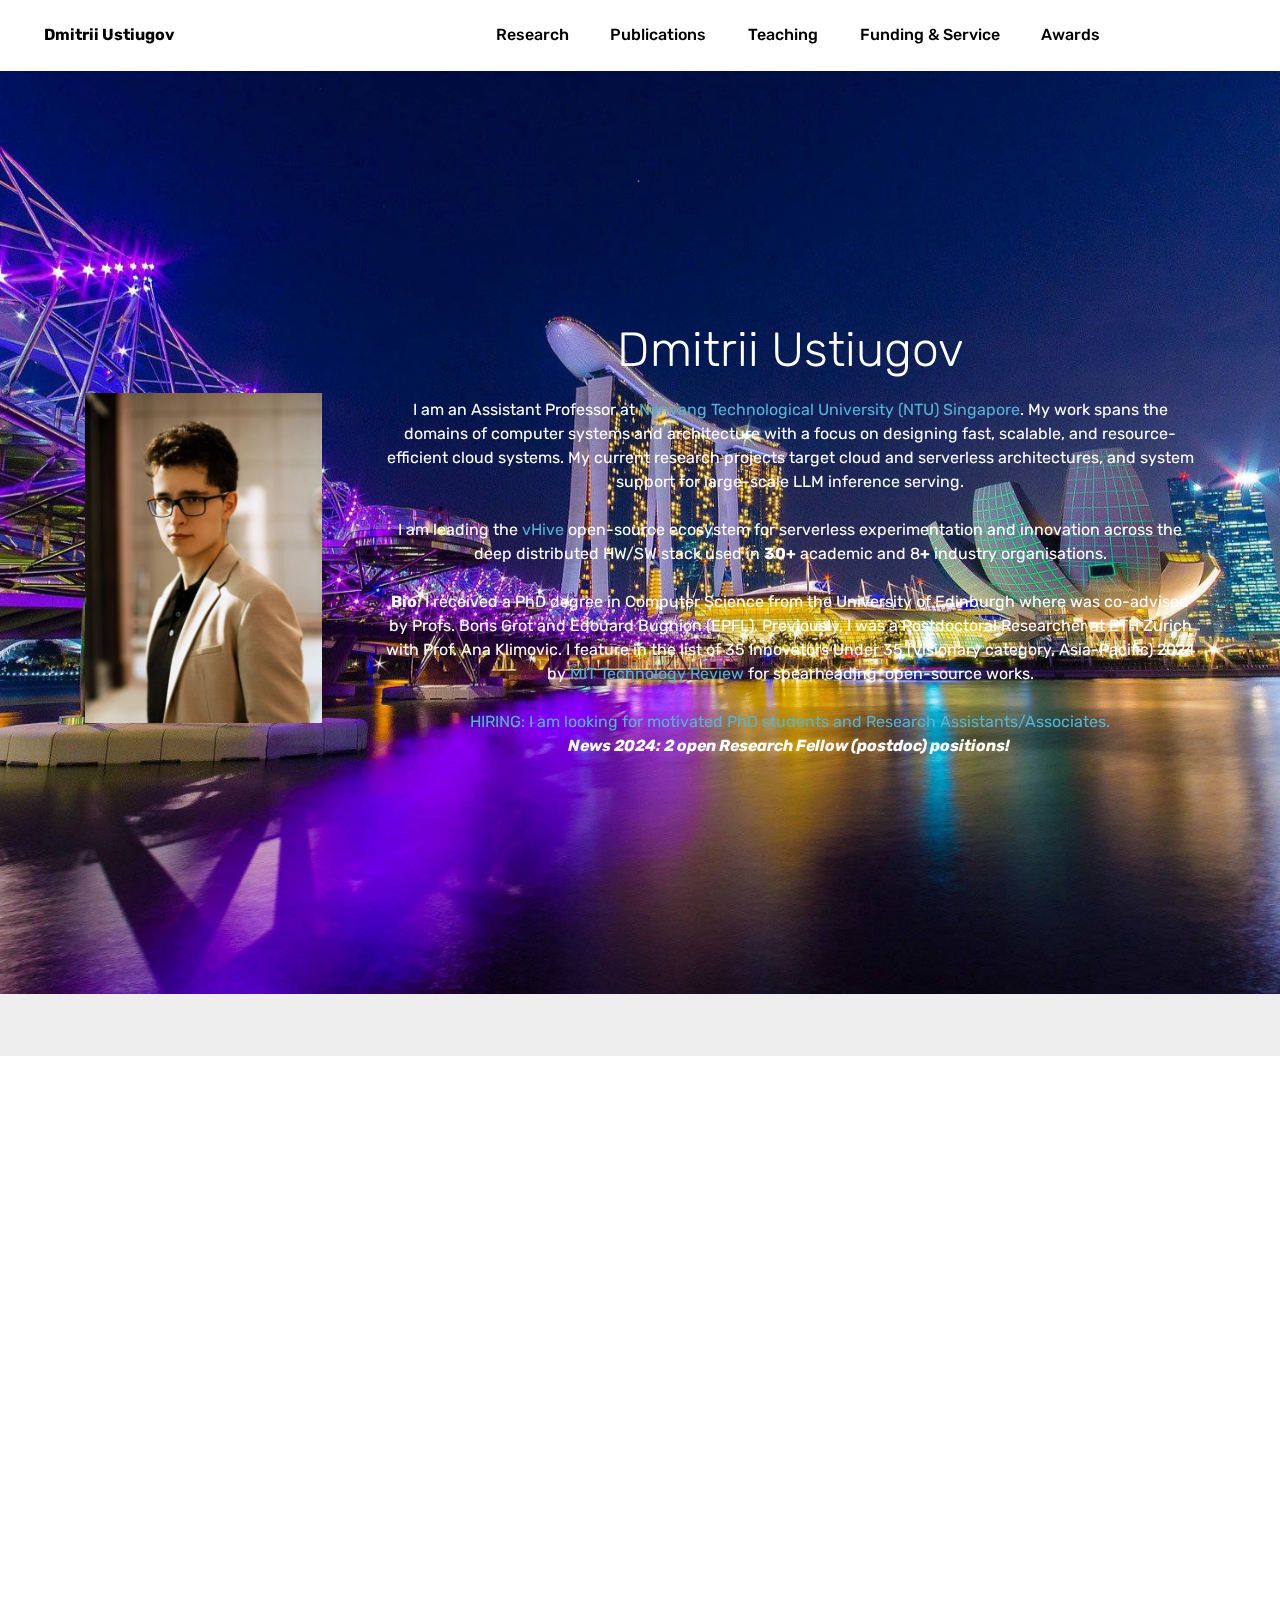
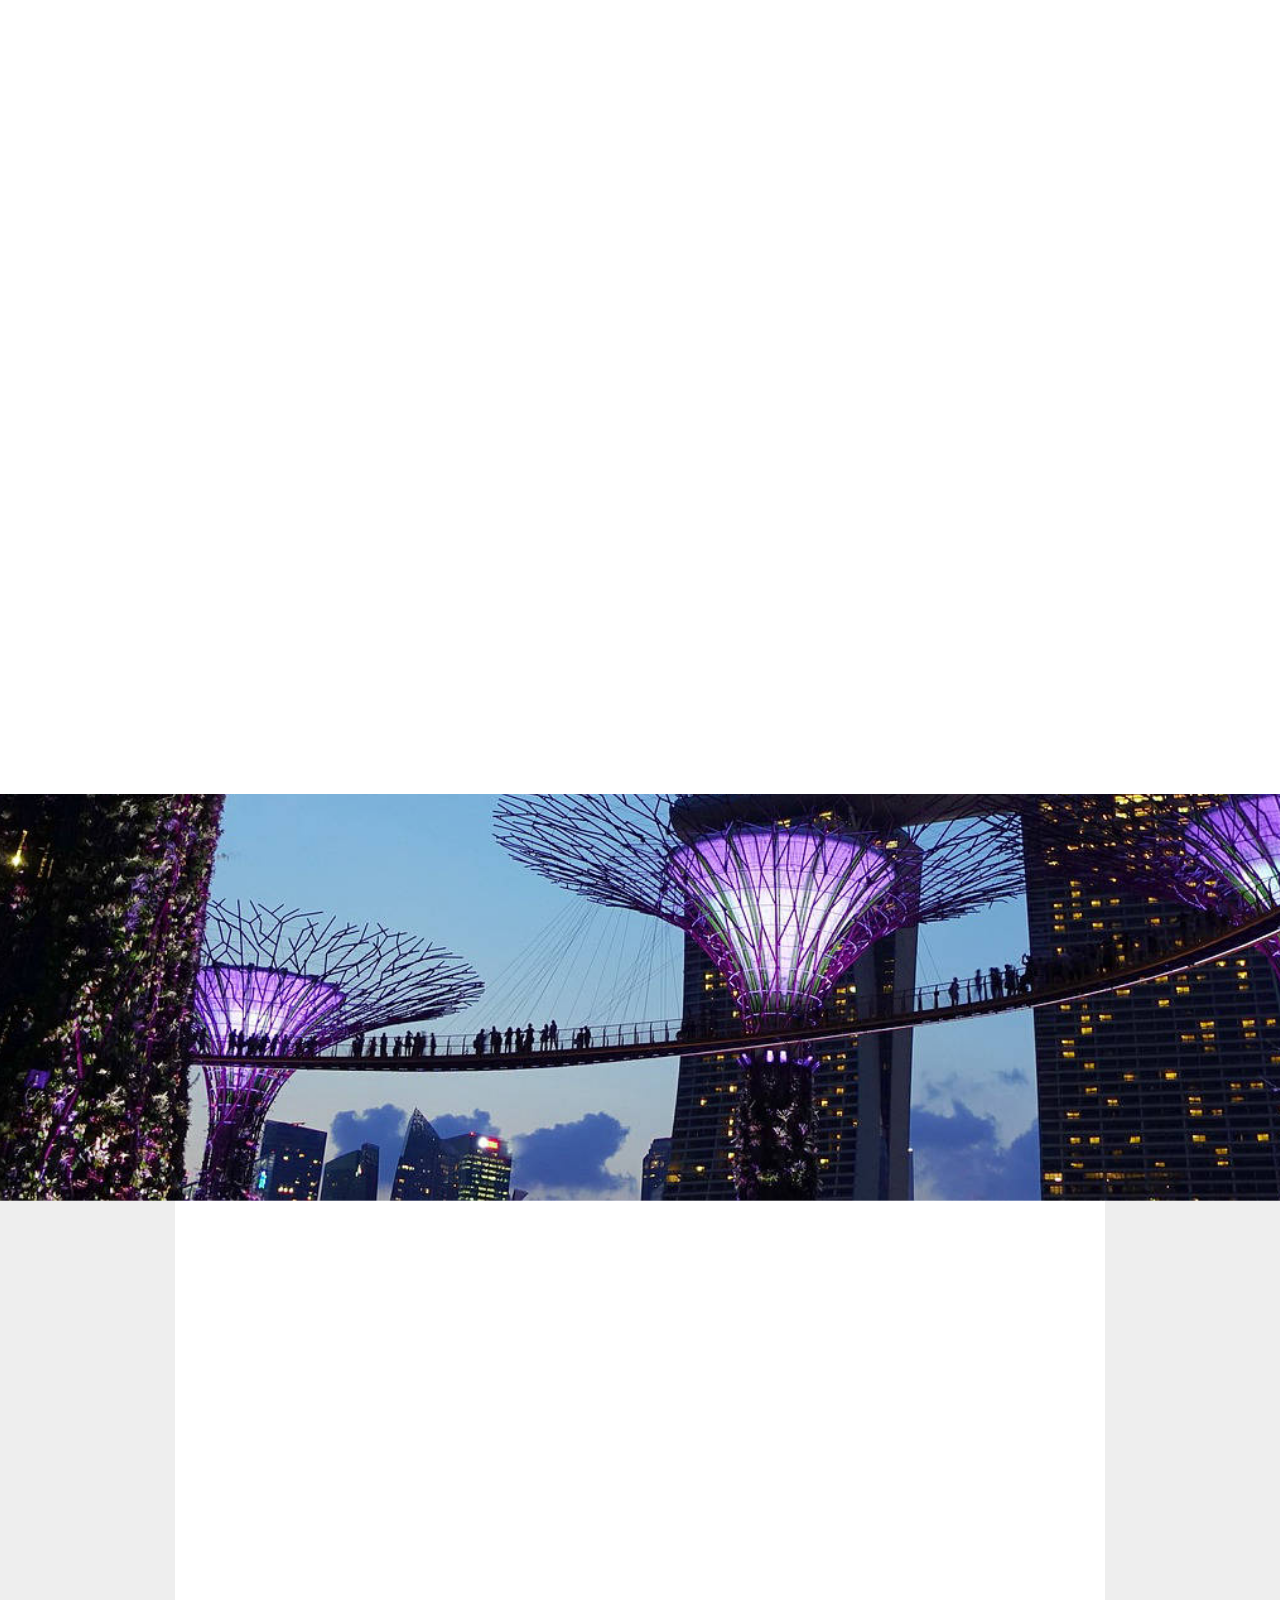
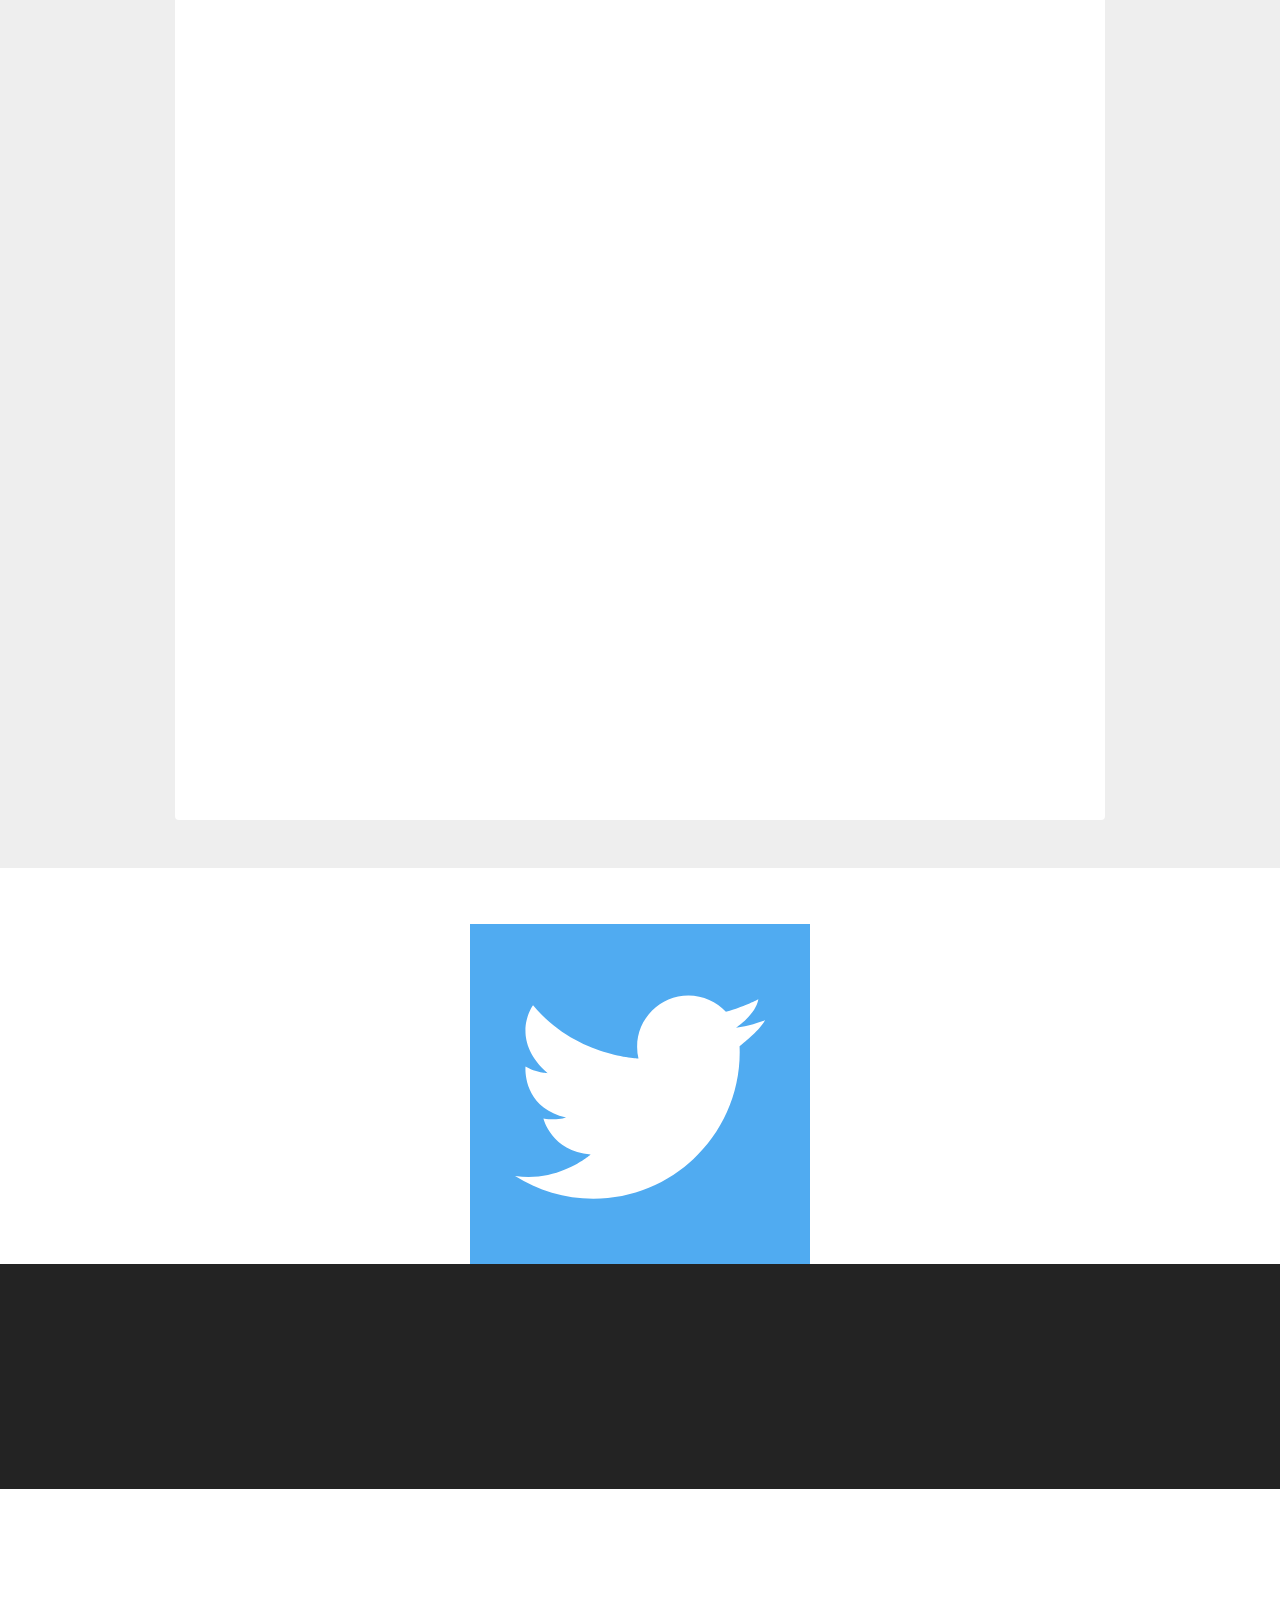
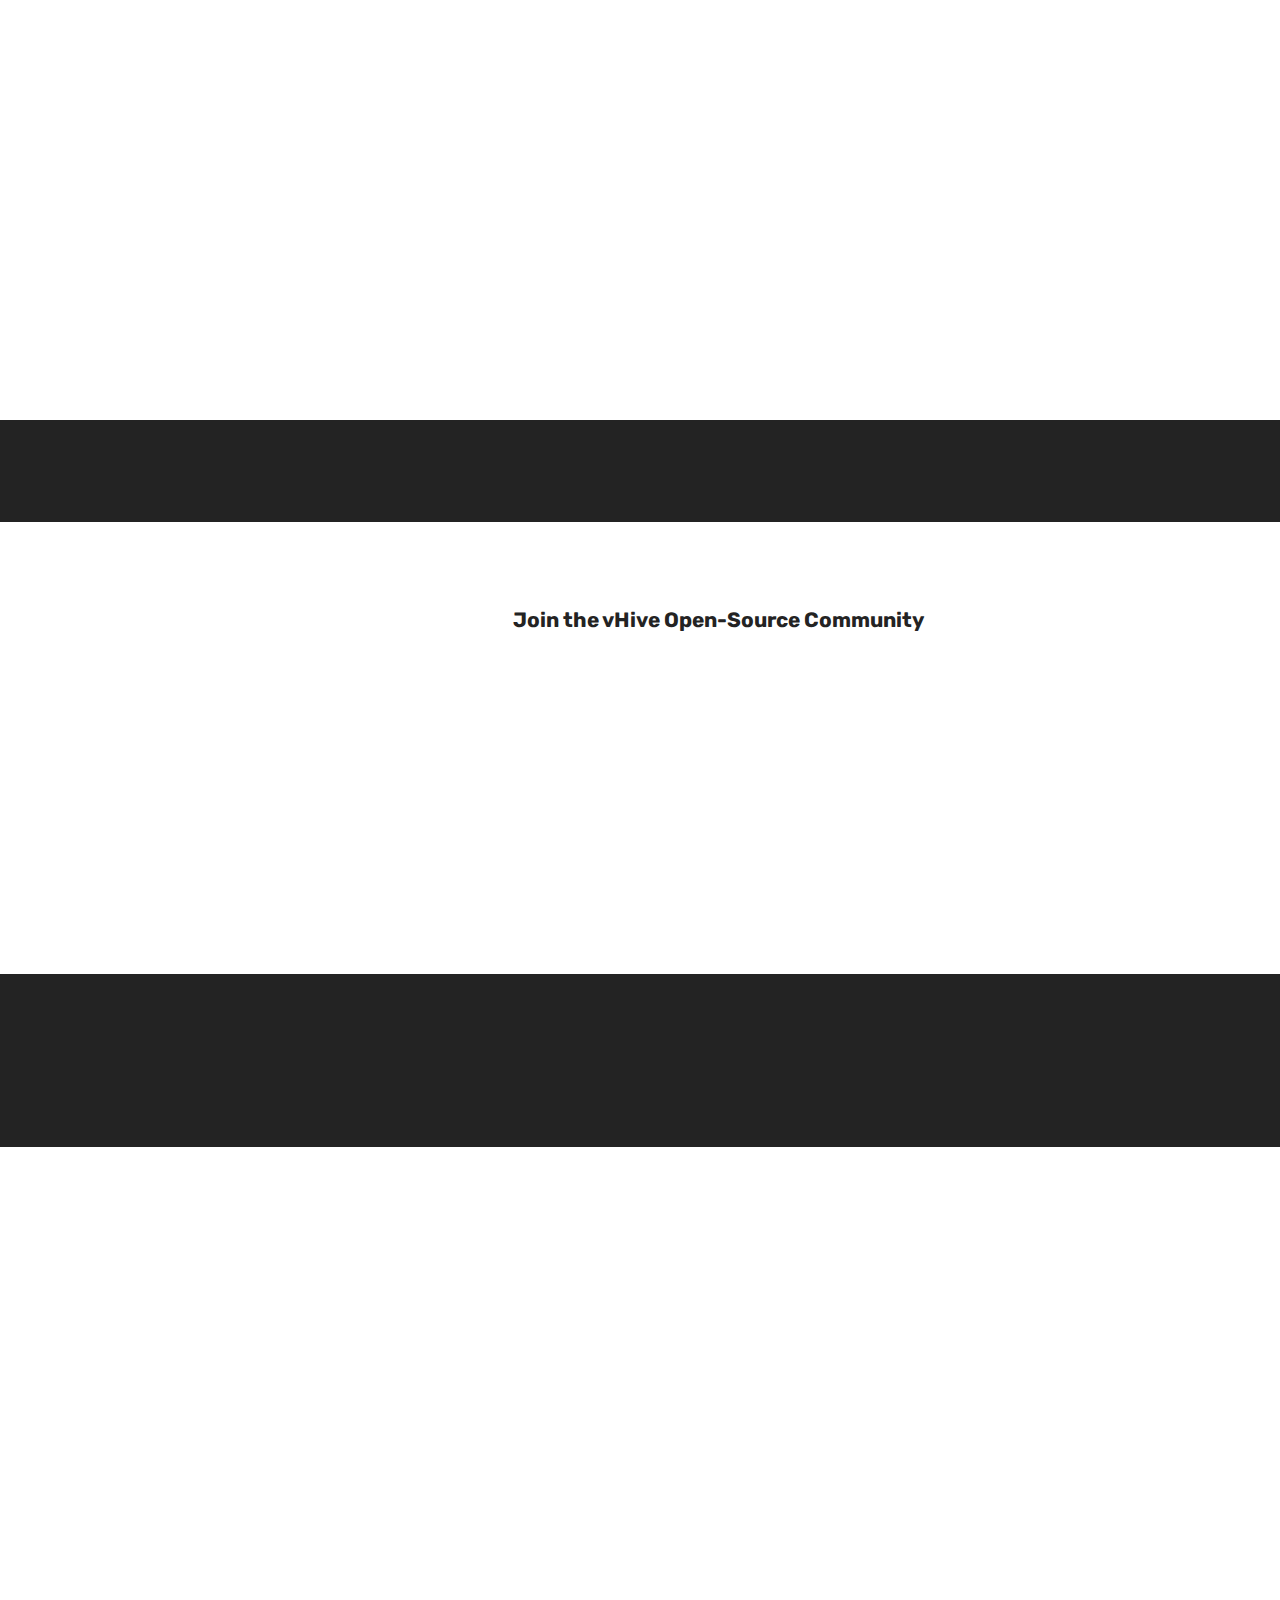
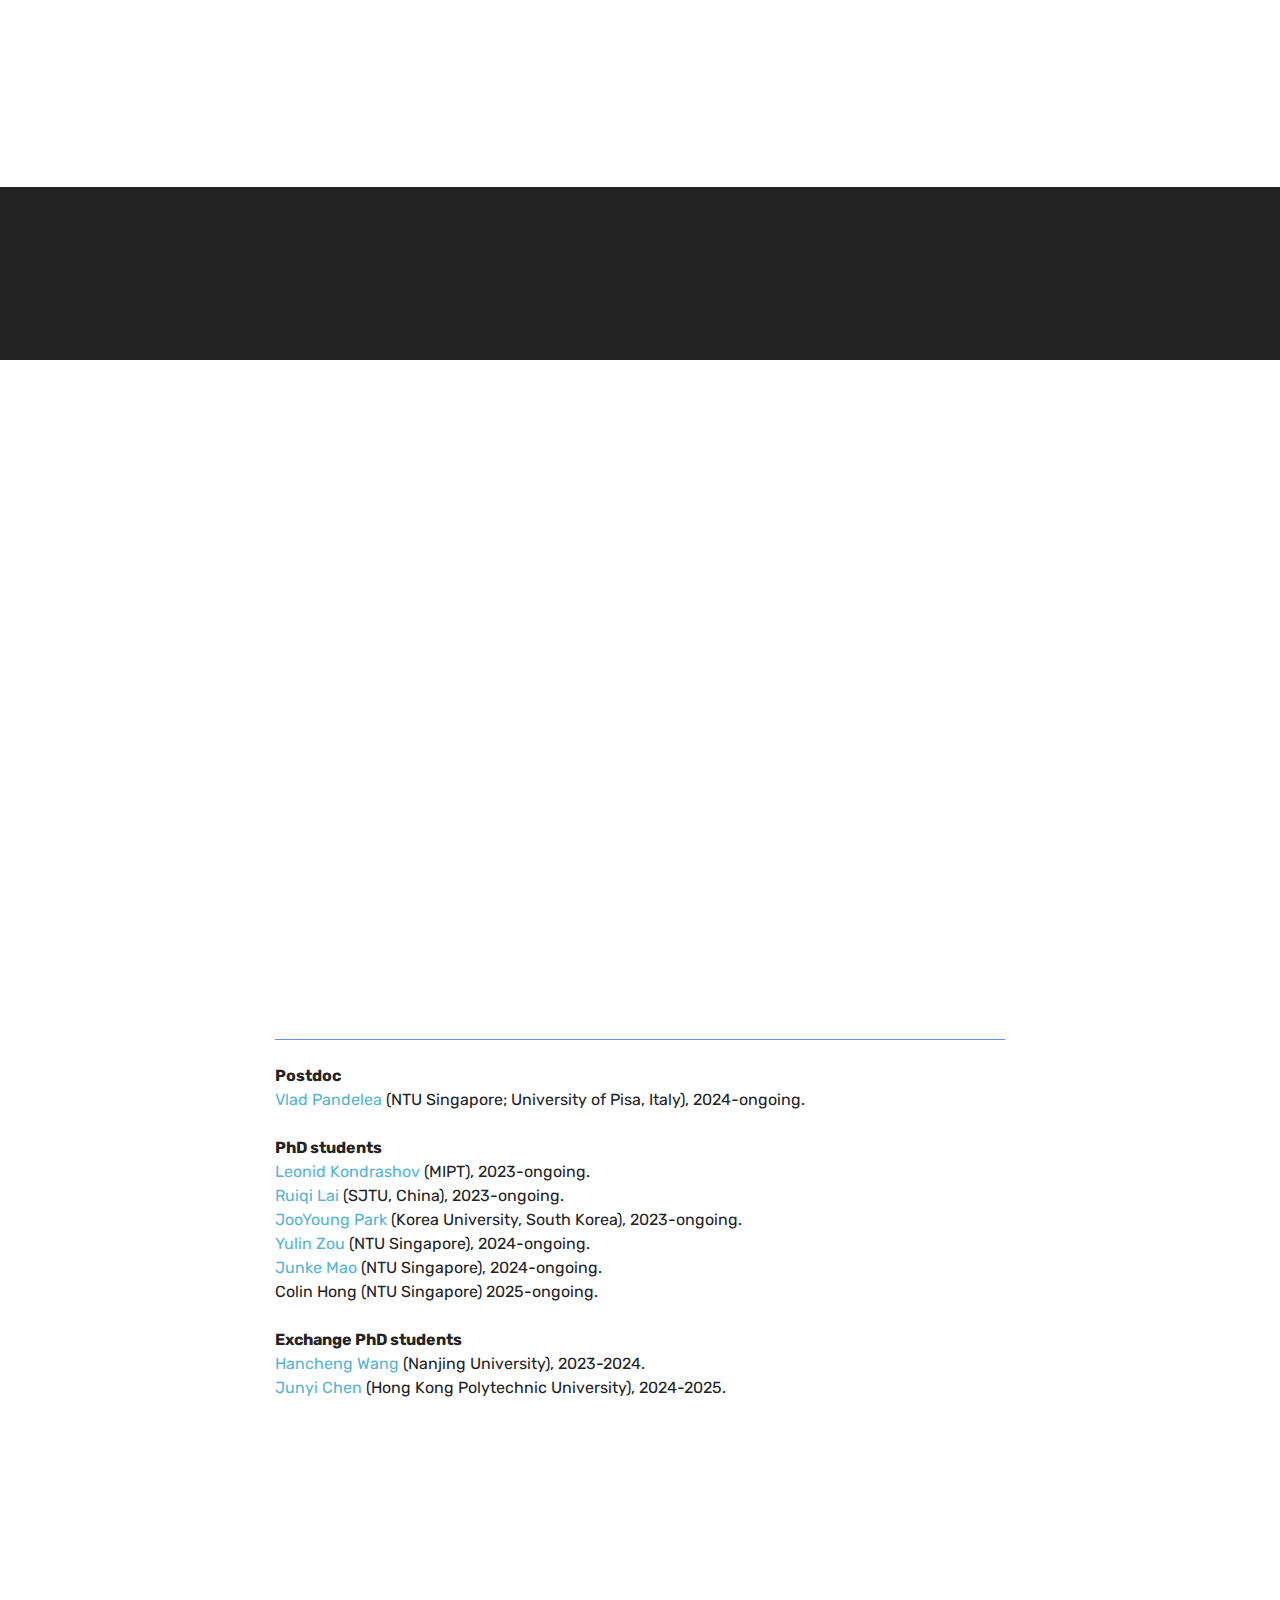
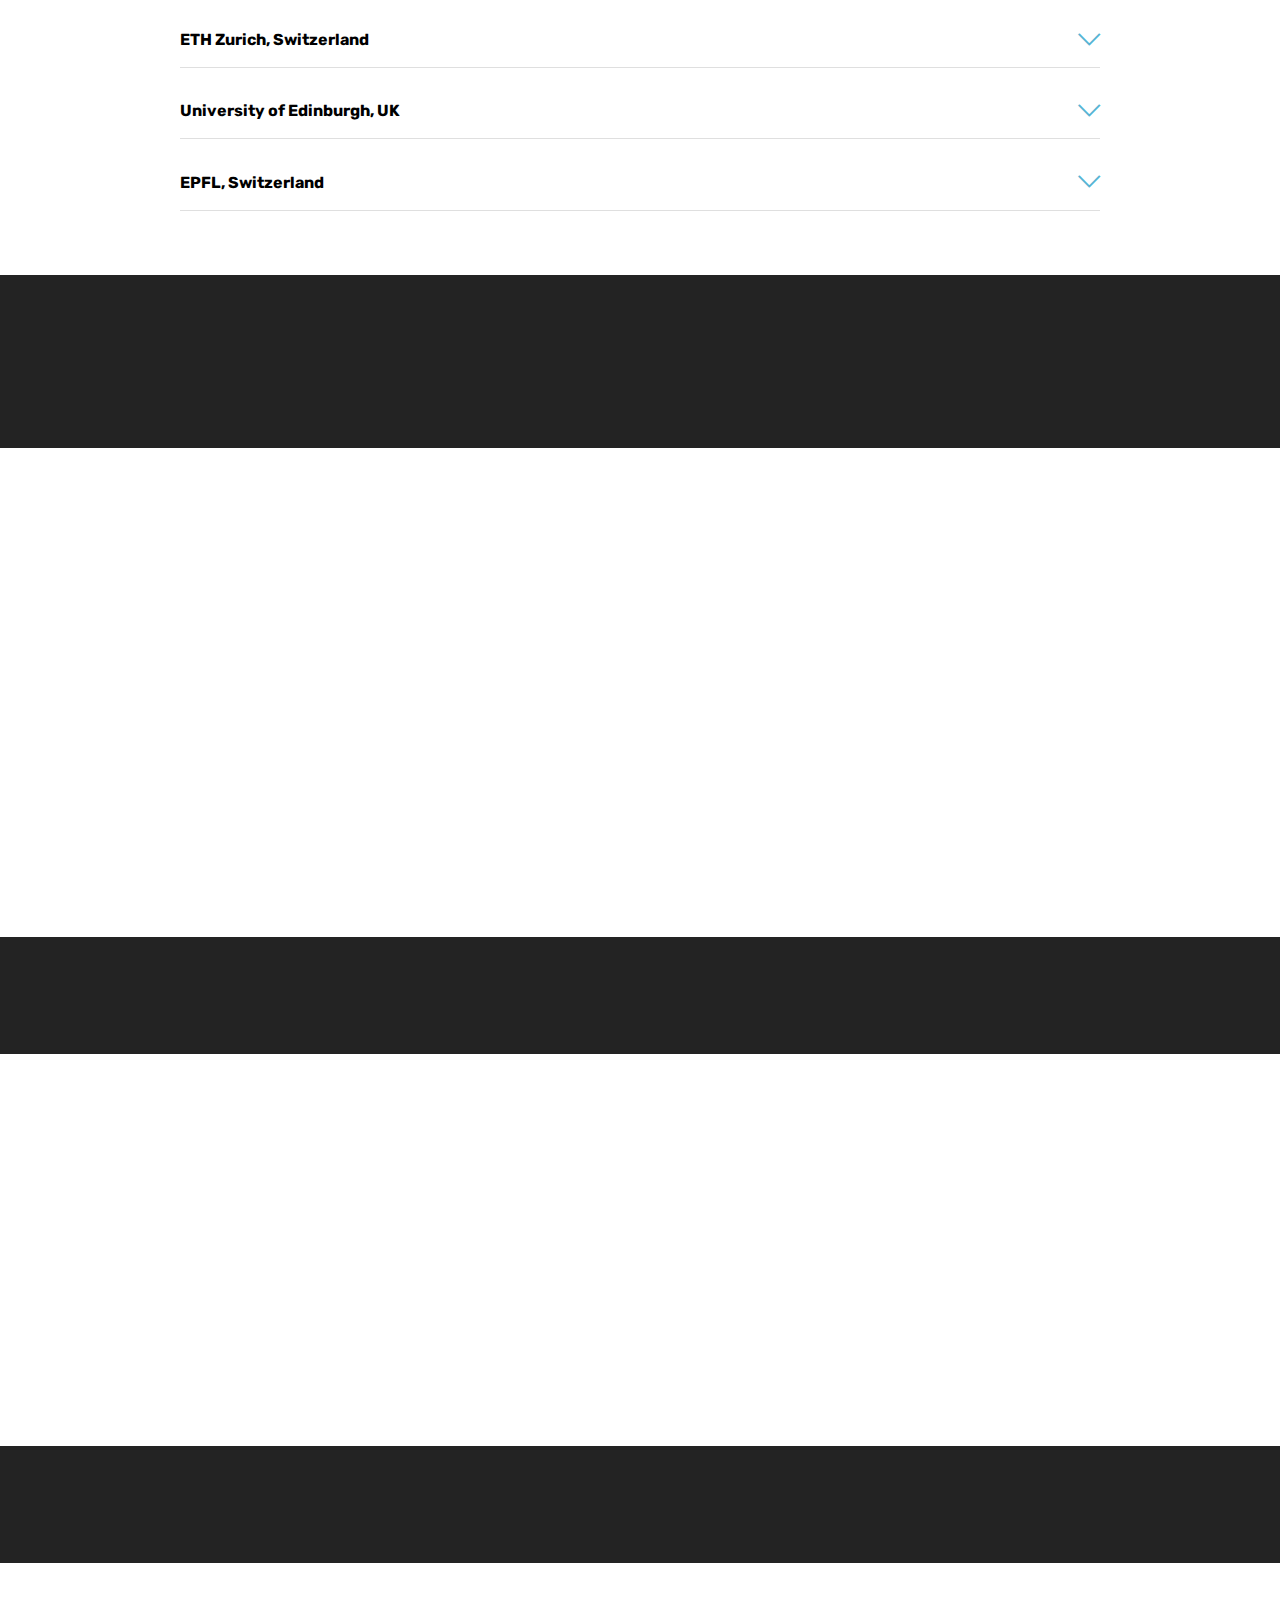
==== commit dbe3e84e: "up" ====
--- a/index.html
+++ b/index.html
@@ -94,7 +94,7 @@
                     Dmitrii Ustiugov</h1>
                 
                 <div class="mbr-section-text mbr-white pb-3 ">
-                    <p class="mbr-text mbr-fonts-style display-7">I am an Assistant Professor at&nbsp;<a href="https://www.ntu.edu.sg/" class="text-primary">Nanyang Technological University (NTU) Singapore</a>. My work spans the domains of computer systems and architecture with a focus on designing fast, scalable, and resource-efficient cloud systems. My current research projects target cloud and serverless architectures, and system support for large-scale LLM inference serving.<br> <br>I am leading the&nbsp;<a href="index.html#header16-1b" class="text-primary">vHive</a> open-source ecosystem for serverless experimentation and innovation across the deep distributed HW/SW stack used in <strong>30+</strong>&nbsp;academic and 8<strong>+</strong> industry organisations.<br><br><strong>Bio</strong>: I received a PhD degree in Computer Science from the University of Edinburgh where was co-advised by Profs. Boris Grot and Edouard Bugnion (EPFL). Previously, I was a Postdoctoral Researcher at ETH Zurich with Prof. Ana Klimovic.<br><br><em><strong><a href="index.html#header12-1i" class="text-primary">HIRING: I am looking for motivated PhD students and Research Assistants/Associates. </a></strong></em><br><em><strong>News 2024: 2 open Research Fellow (postdoc) positions!&nbsp;</strong></em><br><br><br></p>
+                    <p class="mbr-text mbr-fonts-style display-7">I am an Assistant Professor at&nbsp;<a href="https://www.ntu.edu.sg/" class="text-primary">Nanyang Technological University (NTU) Singapore</a>. My work spans the domains of computer systems and architecture with a focus on designing fast, scalable, and resource-efficient cloud systems. My current research projects target cloud and serverless architectures, and system support for large-scale LLM inference serving.<br> <br>I am leading the&nbsp;<a href="index.html#header16-1b" class="text-primary">vHive</a> open-source ecosystem for serverless experimentation and innovation across the deep distributed HW/SW stack used in <strong>30+</strong>&nbsp;academic and 8<strong>+</strong> industry organisations.<br><br><strong>Bio</strong>: I received a PhD degree in Computer Science from the University of Edinburgh where was co-advised by Profs. Boris Grot and Edouard Bugnion (EPFL). Previously, I was a Postdoctoral Researcher at ETH Zurich with Prof. Ana Klimovic. I feature in the list of 35 Innovators Under 35 (Visionary category, Asia-Pacific) 2024 by <a href="http://tr35.mittrasia.com/awards" class="text-primary">MIT Technology Review</a> for spearheading&nbsp; open-source works.<br><br><em><strong><a href="index.html#header12-1i" class="text-primary">HIRING: I am looking for motivated PhD students and Research Assistants/Associates. </a></strong></em><br><em><strong>News 2024: 2 open Research Fellow (postdoc) positions!&nbsp;</strong></em><br></p>
                 </div>
                 
             </div>
@@ -391,7 +391,7 @@
                     <div id="tab3" class="tab-pane" role="tabpanel">
                         <div class="row">
                             <div class="col-md-12">
-                                <p class="mbr-text mbr-fonts-style display-7">Aiza Maksutova (HSE), 2023-ongoing.<br>Dohyun Park (Korea University, South Korea), 2023.<br>Georgiy Lebedev (MIPT), 2023.<br>Haoyuan Ma (Zhejiang University, China), 2023.<br>Anshal Shukla (BITS Pilani, India), 2023.<br></p>
+                                <p class="mbr-text mbr-fonts-style display-7">Aiza Maksutova (HSE), 2023-2024.<br>Dohyun Park (Korea University, South Korea), 2023.<br>Georgiy Lebedev (MIPT), 2023.<br>Haoyuan Ma (Zhejiang University, China), 2023.<br>Anshal Shukla (BITS Pilani, India), 2023.<br></p>
                             </div>
                         </div>
                     </div>
@@ -683,7 +683,7 @@
                 
                 <div class="mbr-text mbr-fonts-style display-7">
                     <ul>
-                        <li>IEEE Micro Top Picks Honorable Mention 2023.</li><li>ASPLOS'21 Distinguished Artifact Award.</li><li>The winner of the 1-minute thesis pitch competition at the <a href="https://jobs.eecs.umich.edu/" class="text-primary">JOBS workshop</a> at MICRO'20.</li><li>Arm Center of Excellence Fellowship, 2019.</li><li>EPFL PhD Fellowship, 2014.</li>
+                        <li>Featured in the list of 35 Innovators Under 35 (Visionary category, Asia-Pacific) 2024 by <a href="http://tr35.mittrasia.com/awards" class="text-primary">MIT Technology Review</a> for many recognized open-source contributions, such as vHive and ServerlessLLM.</li><li>IEEE Micro Top Picks Honorable Mention 2023.</li><li>ASPLOS'21 Distinguished Artifact Award.</li><li>The winner of the 1-minute thesis pitch competition at the <a href="https://jobs.eecs.umich.edu/" class="text-primary">JOBS workshop</a> at MICRO'20.</li><li>Arm Center of Excellence Fellowship, 2019.</li><li>EPFL PhD Fellowship, 2014.</li>
                     </ul>
                 </div>
             </div>
@@ -732,7 +732,7 @@
             </div>
         </div>
     </div>
-</section><section class="display-7" style="padding: 0;align-items: center;justify-content: center;flex-wrap: wrap;    align-content: center;display: flex;position: relative;height: 4rem;"><a href="https://mobiri.se/815048" style="flex: 1 1;height: 4rem;position: absolute;width: 100%;z-index: 1;"><img alt="" style="height: 4rem;" src="[data-uri]"></a><p style="margin: 0;text-align: center;" class="display-7">&#8204;</p><a style="z-index:1" href="https://mobirise.com/offline-website-builder.html">Offline Website Creator</a></section><script src="assets/popper/popper.min.js"></script>  <script src="assets/web/assets/jquery/jquery.min.js"></script>  <script src="assets/bootstrap/js/bootstrap.min.js"></script>  <script src="assets/tether/tether.min.js"></script>  <script src="assets/smoothscroll/smooth-scroll.js"></script>  <script src="assets/viewportchecker/jquery.viewportchecker.js"></script>  <script src="assets/dropdown/js/nav-dropdown.js"></script>  <script src="assets/dropdown/js/navbar-dropdown.js"></script>  <script src="assets/touchswipe/jquery.touch-swipe.min.js"></script>  <script src="assets/parallax/jarallax.min.js"></script>  <script src="https://platform.twitter.com/widgets.js"></script>  <script src="assets/reloader/script.js"></script>  <script src="assets/mbr-tabs/mbr-tabs.js"></script>  <script src="assets/mbr-switch-arrow/mbr-switch-arrow.js"></script>  <script src="assets/bootstrapcarouselswipe/bootstrap-carousel-swipe.js"></script>  <script src="assets/mbr-clients-slider/mbr-clients-slider.js"></script>  <script src="assets/theme/js/script.js"></script>  
+</section><section class="display-7" style="padding: 0;align-items: center;justify-content: center;flex-wrap: wrap;    align-content: center;display: flex;position: relative;height: 4rem;"><a href="https://mobiri.se/815048" style="flex: 1 1;height: 4rem;position: absolute;width: 100%;z-index: 1;"><img alt="" style="height: 4rem;" src="[data-uri]"></a><p style="margin: 0;text-align: center;" class="display-7">&#8204;</p><a style="z-index:1" href="https://mobirise.com">Mobirise.com </a></section><script src="assets/popper/popper.min.js"></script>  <script src="assets/web/assets/jquery/jquery.min.js"></script>  <script src="assets/bootstrap/js/bootstrap.min.js"></script>  <script src="assets/tether/tether.min.js"></script>  <script src="assets/smoothscroll/smooth-scroll.js"></script>  <script src="assets/viewportchecker/jquery.viewportchecker.js"></script>  <script src="assets/dropdown/js/nav-dropdown.js"></script>  <script src="assets/dropdown/js/navbar-dropdown.js"></script>  <script src="assets/touchswipe/jquery.touch-swipe.min.js"></script>  <script src="assets/parallax/jarallax.min.js"></script>  <script src="https://platform.twitter.com/widgets.js"></script>  <script src="assets/reloader/script.js"></script>  <script src="assets/mbr-tabs/mbr-tabs.js"></script>  <script src="assets/mbr-switch-arrow/mbr-switch-arrow.js"></script>  <script src="assets/bootstrapcarouselswipe/bootstrap-carousel-swipe.js"></script>  <script src="assets/mbr-clients-slider/mbr-clients-slider.js"></script>  <script src="assets/theme/js/script.js"></script>  
   
   
  <div id="scrollToTop" class="scrollToTop mbr-arrow-up"><a style="text-align: center;"><i class="mbr-arrow-up-icon mbr-arrow-up-icon-cm cm-icon cm-icon-smallarrow-up"></i></a></div>
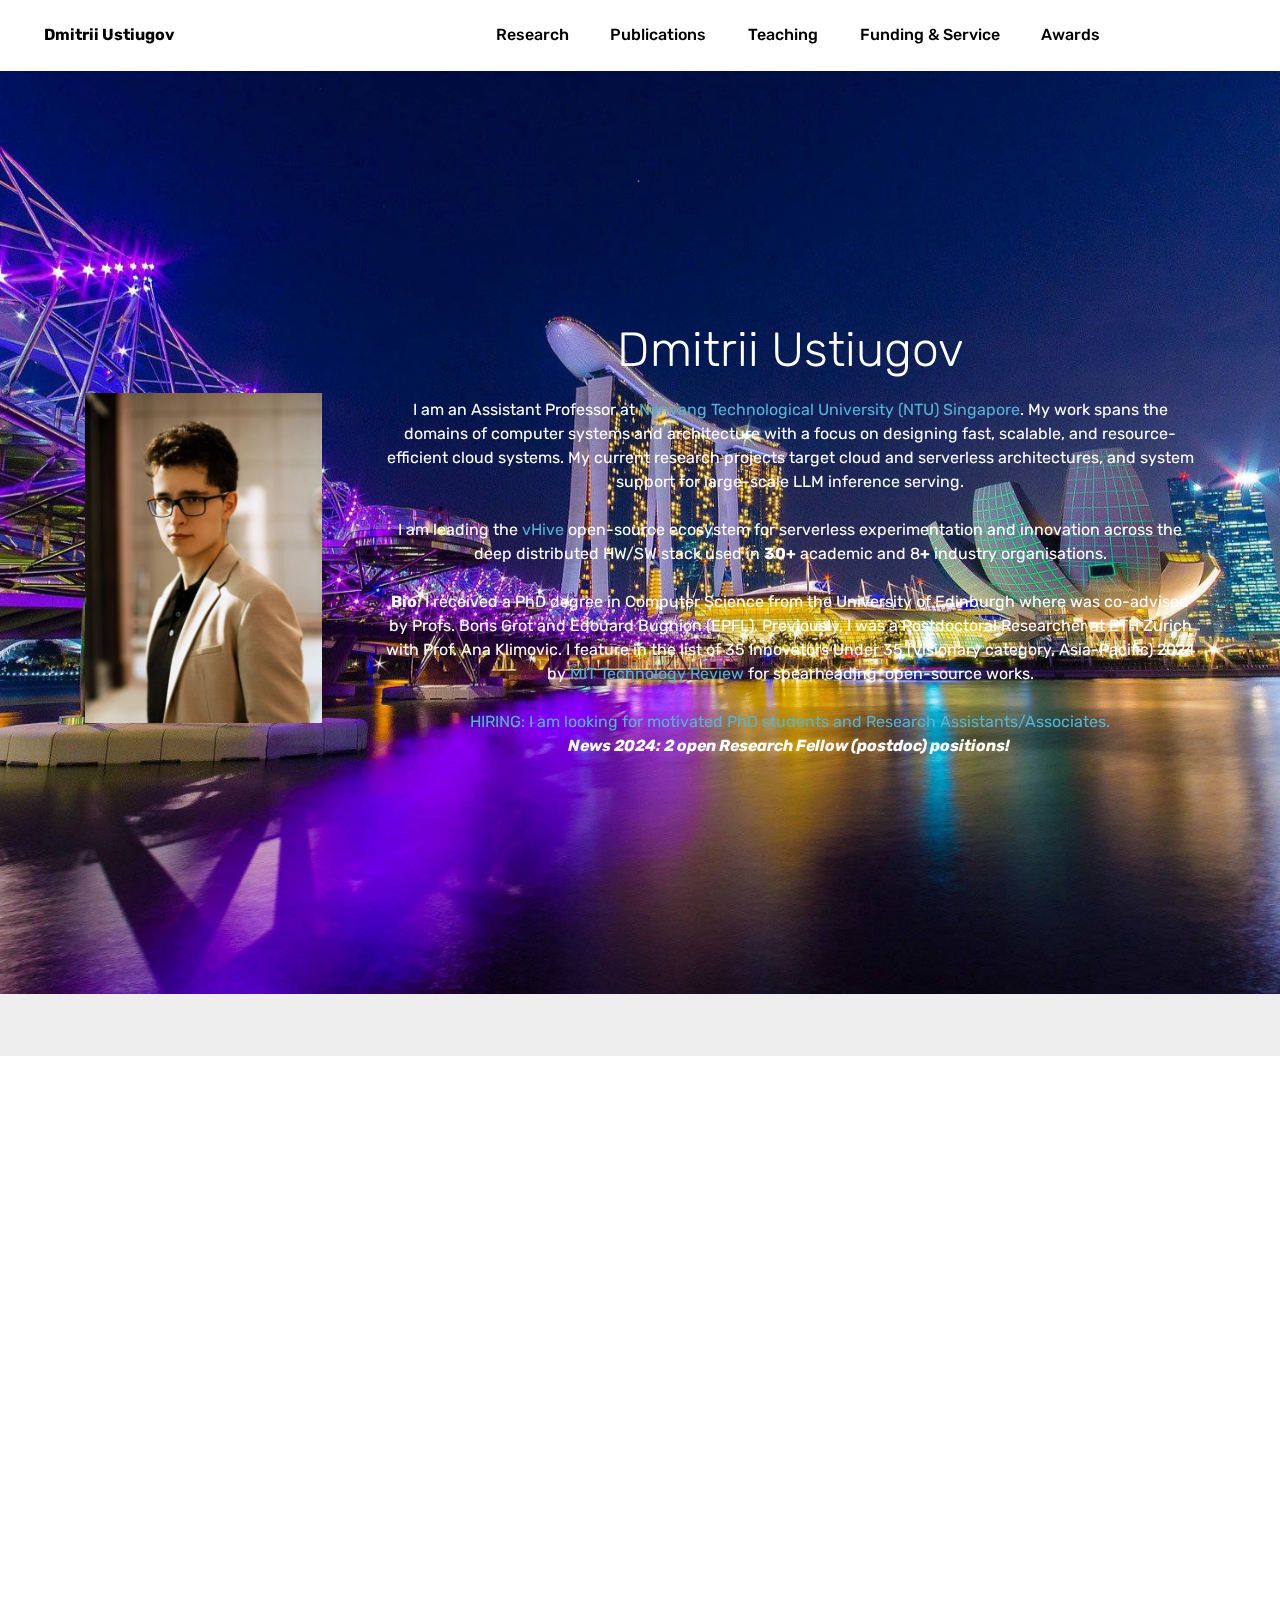
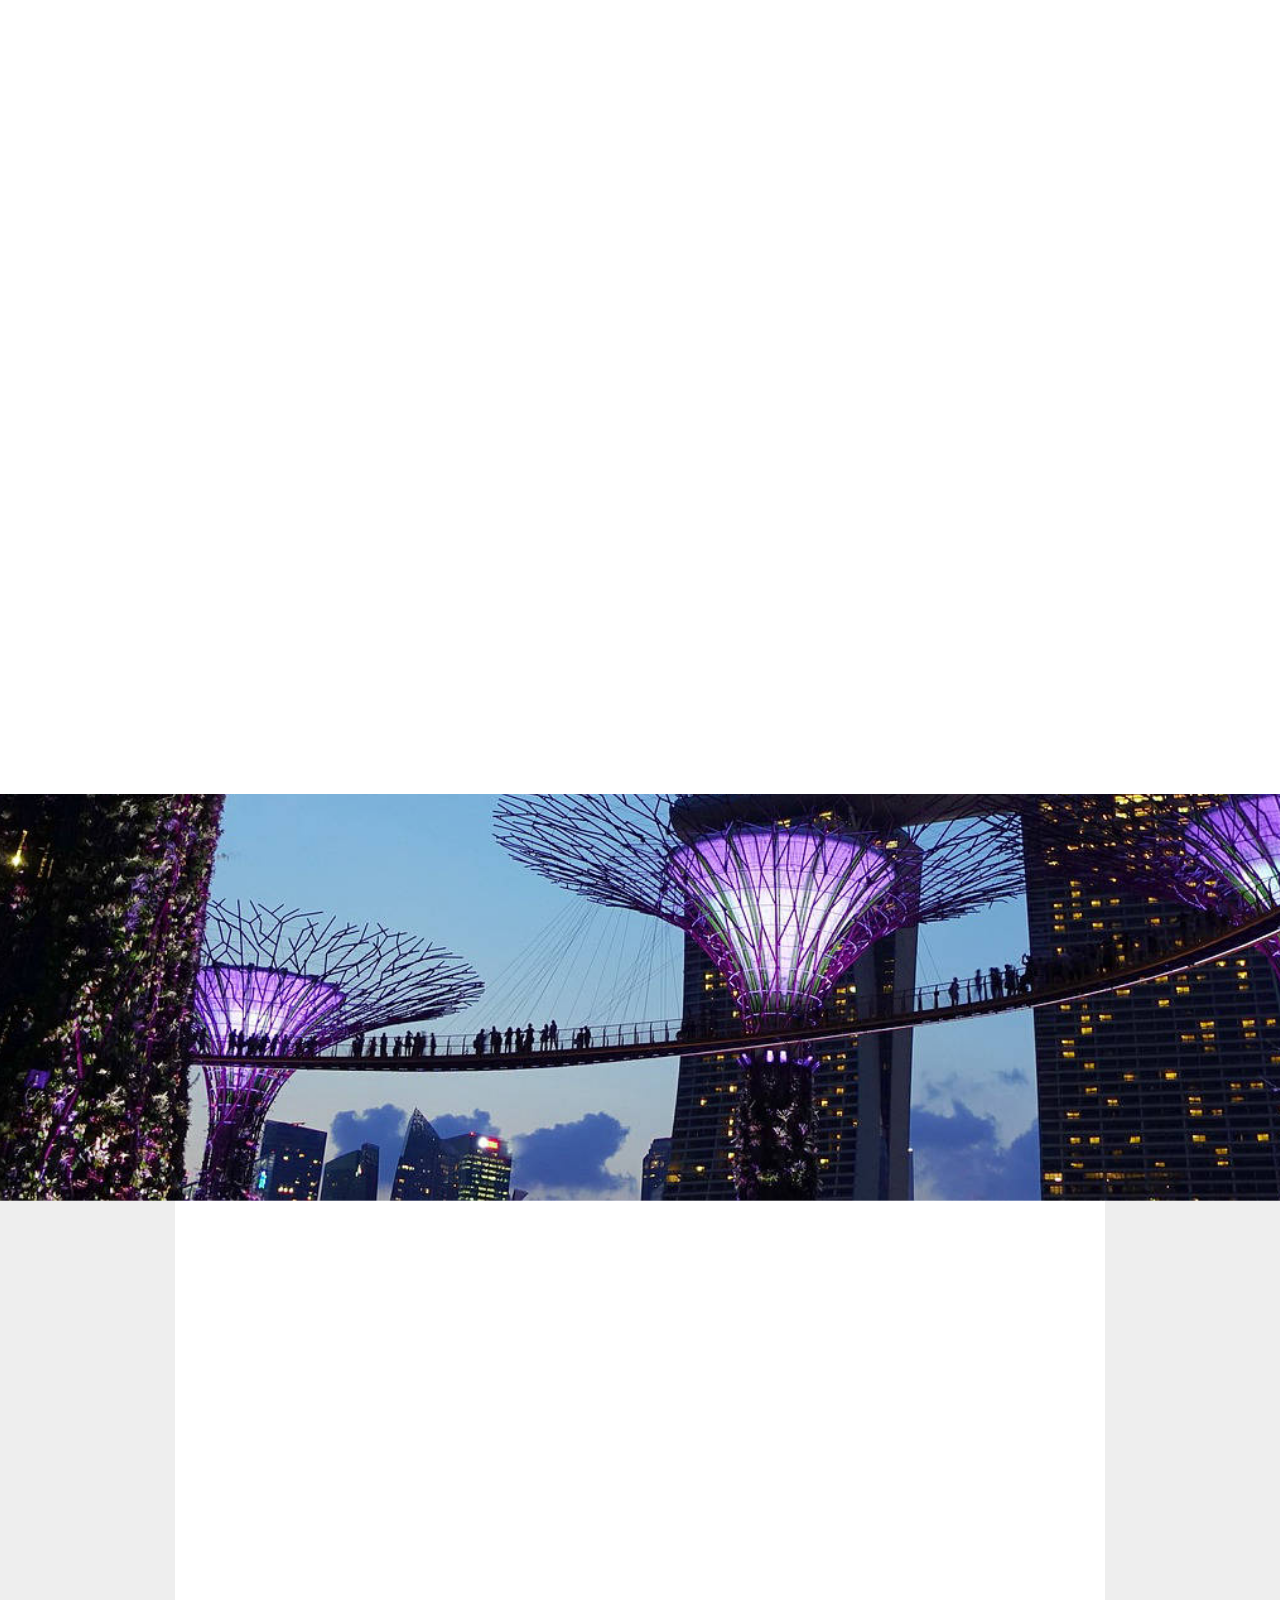
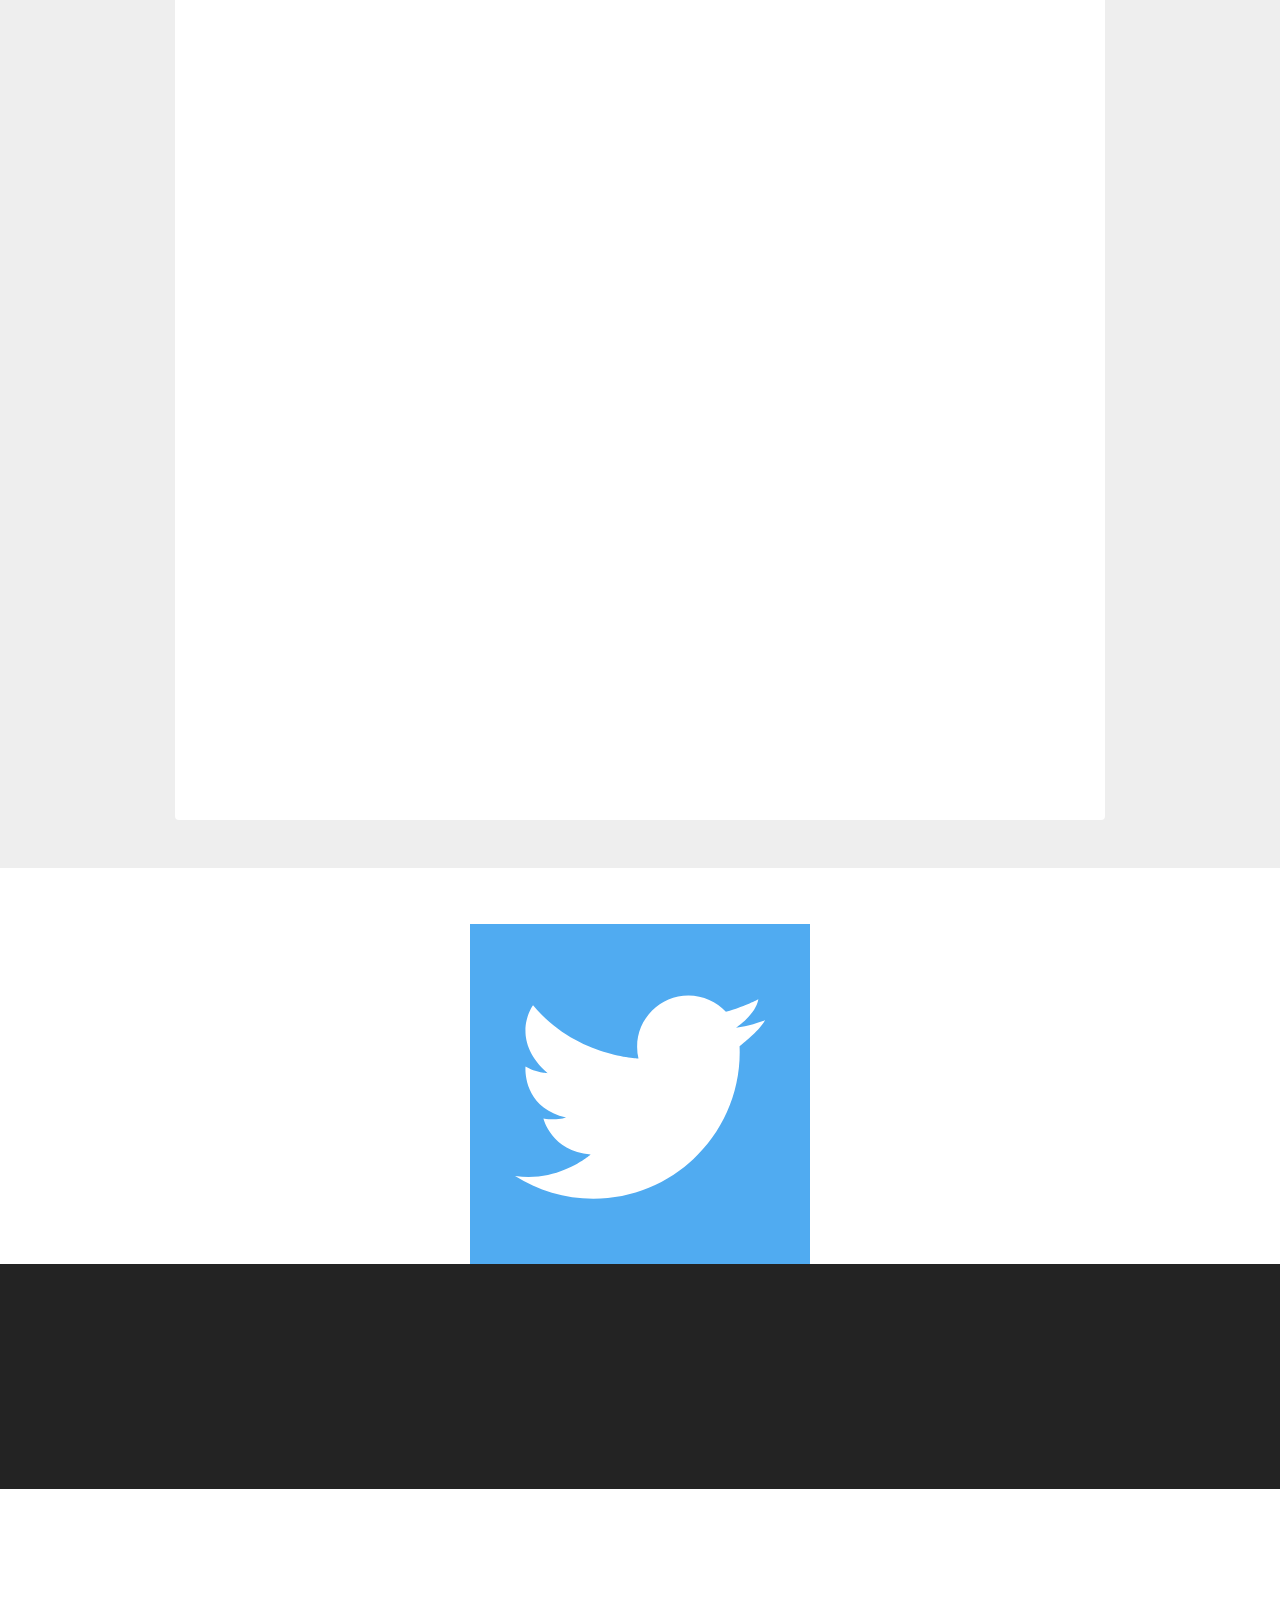
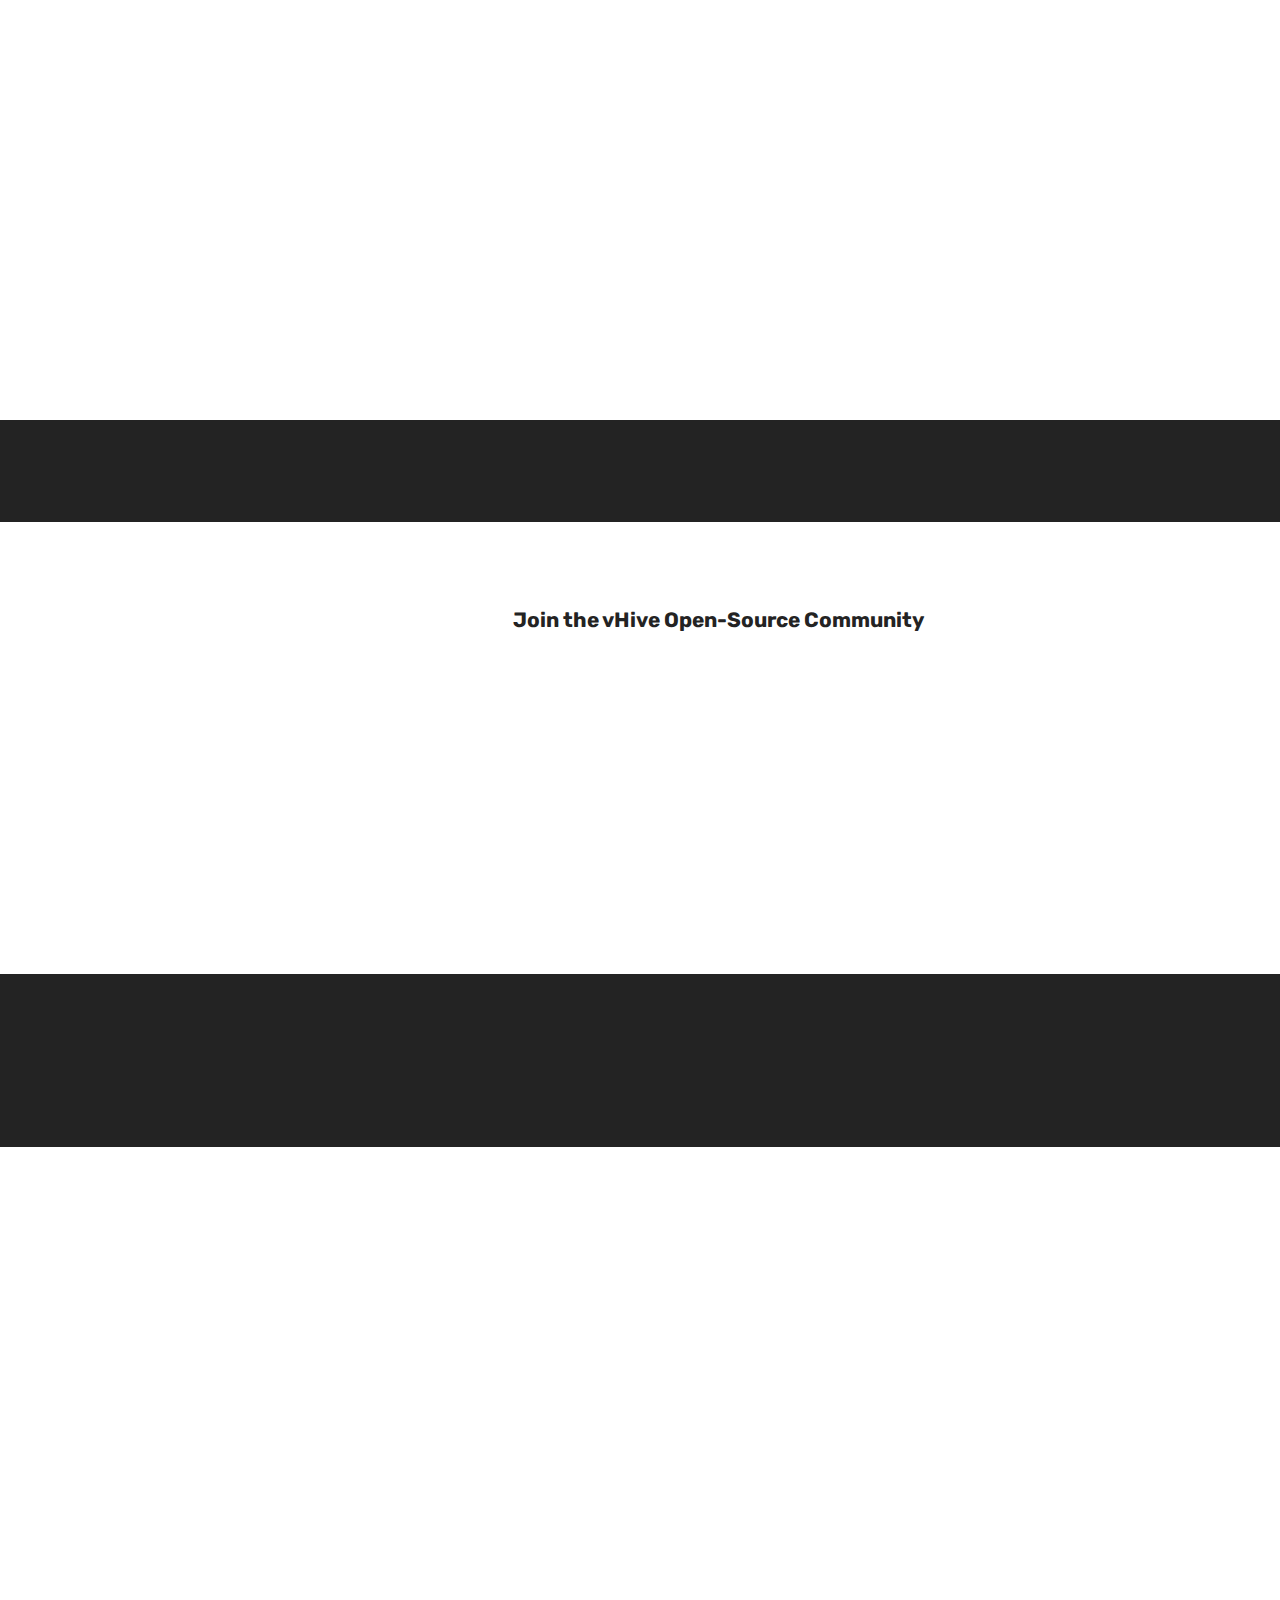
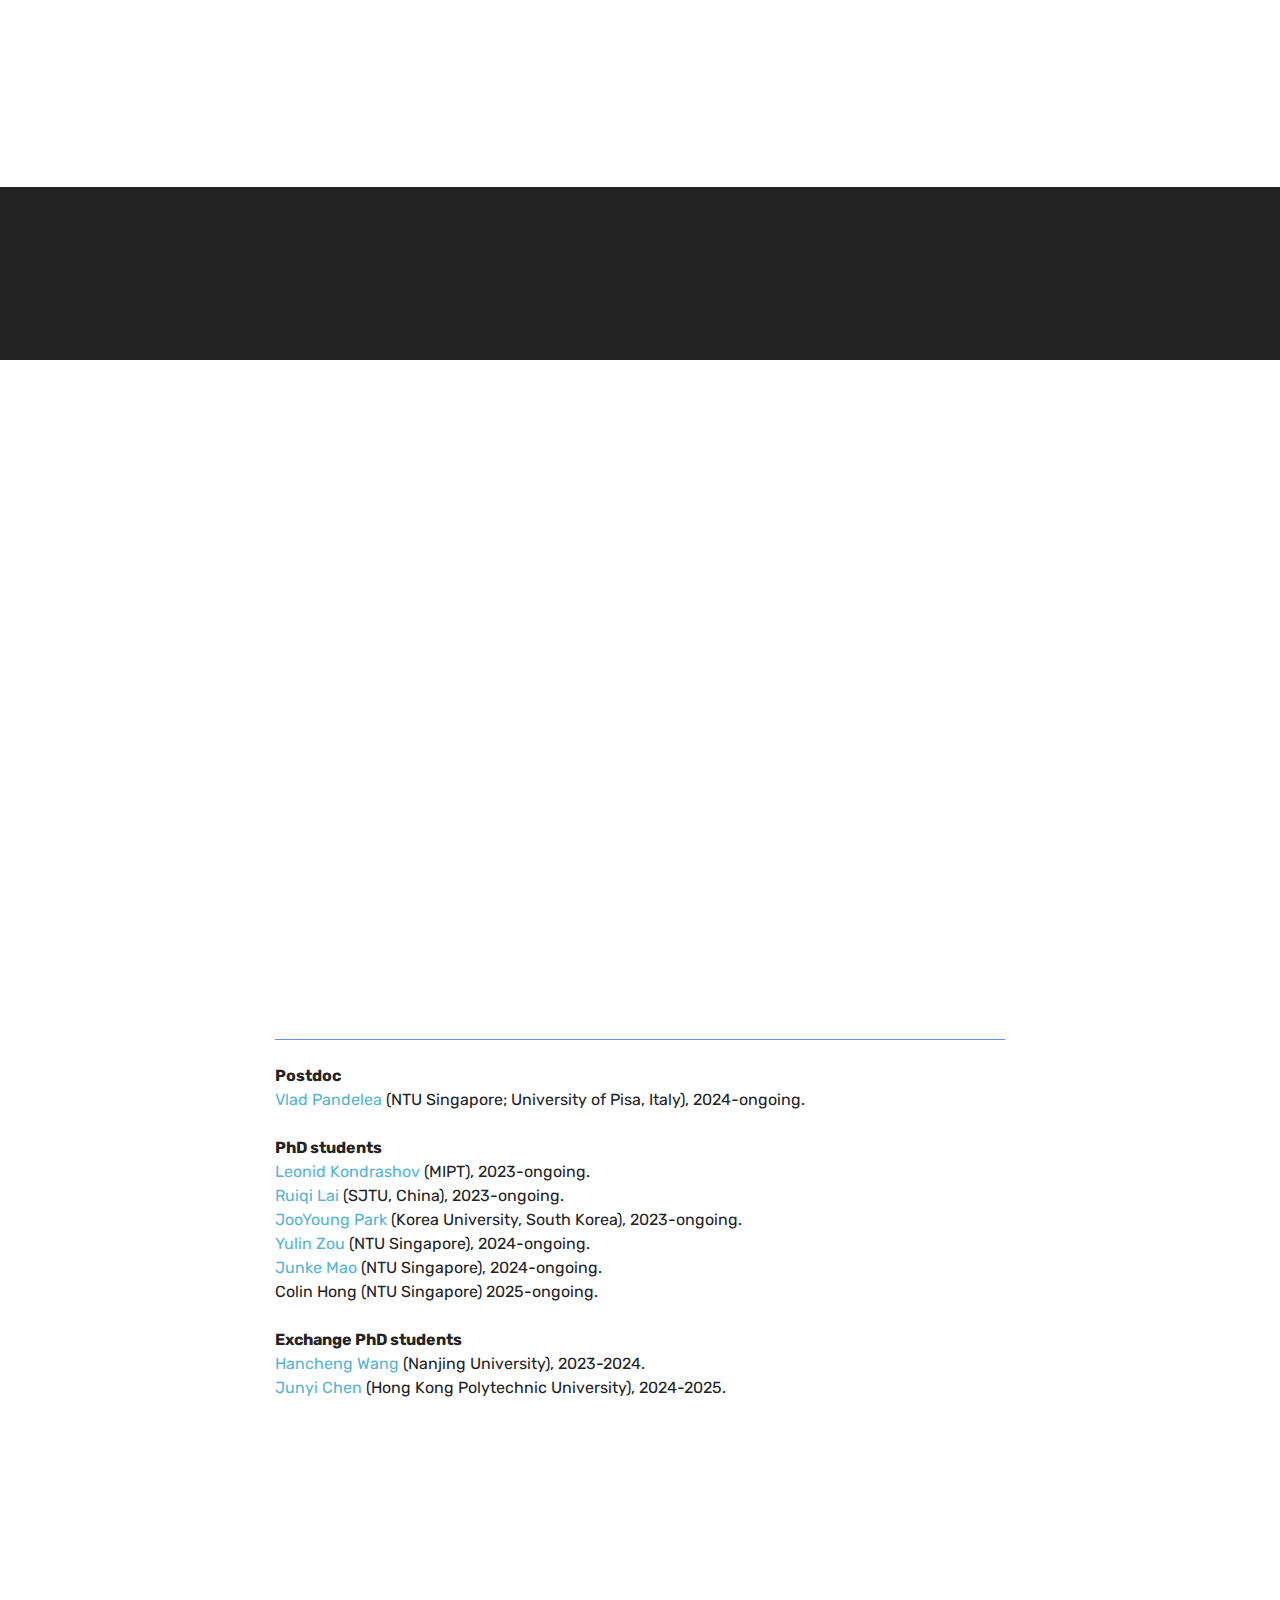
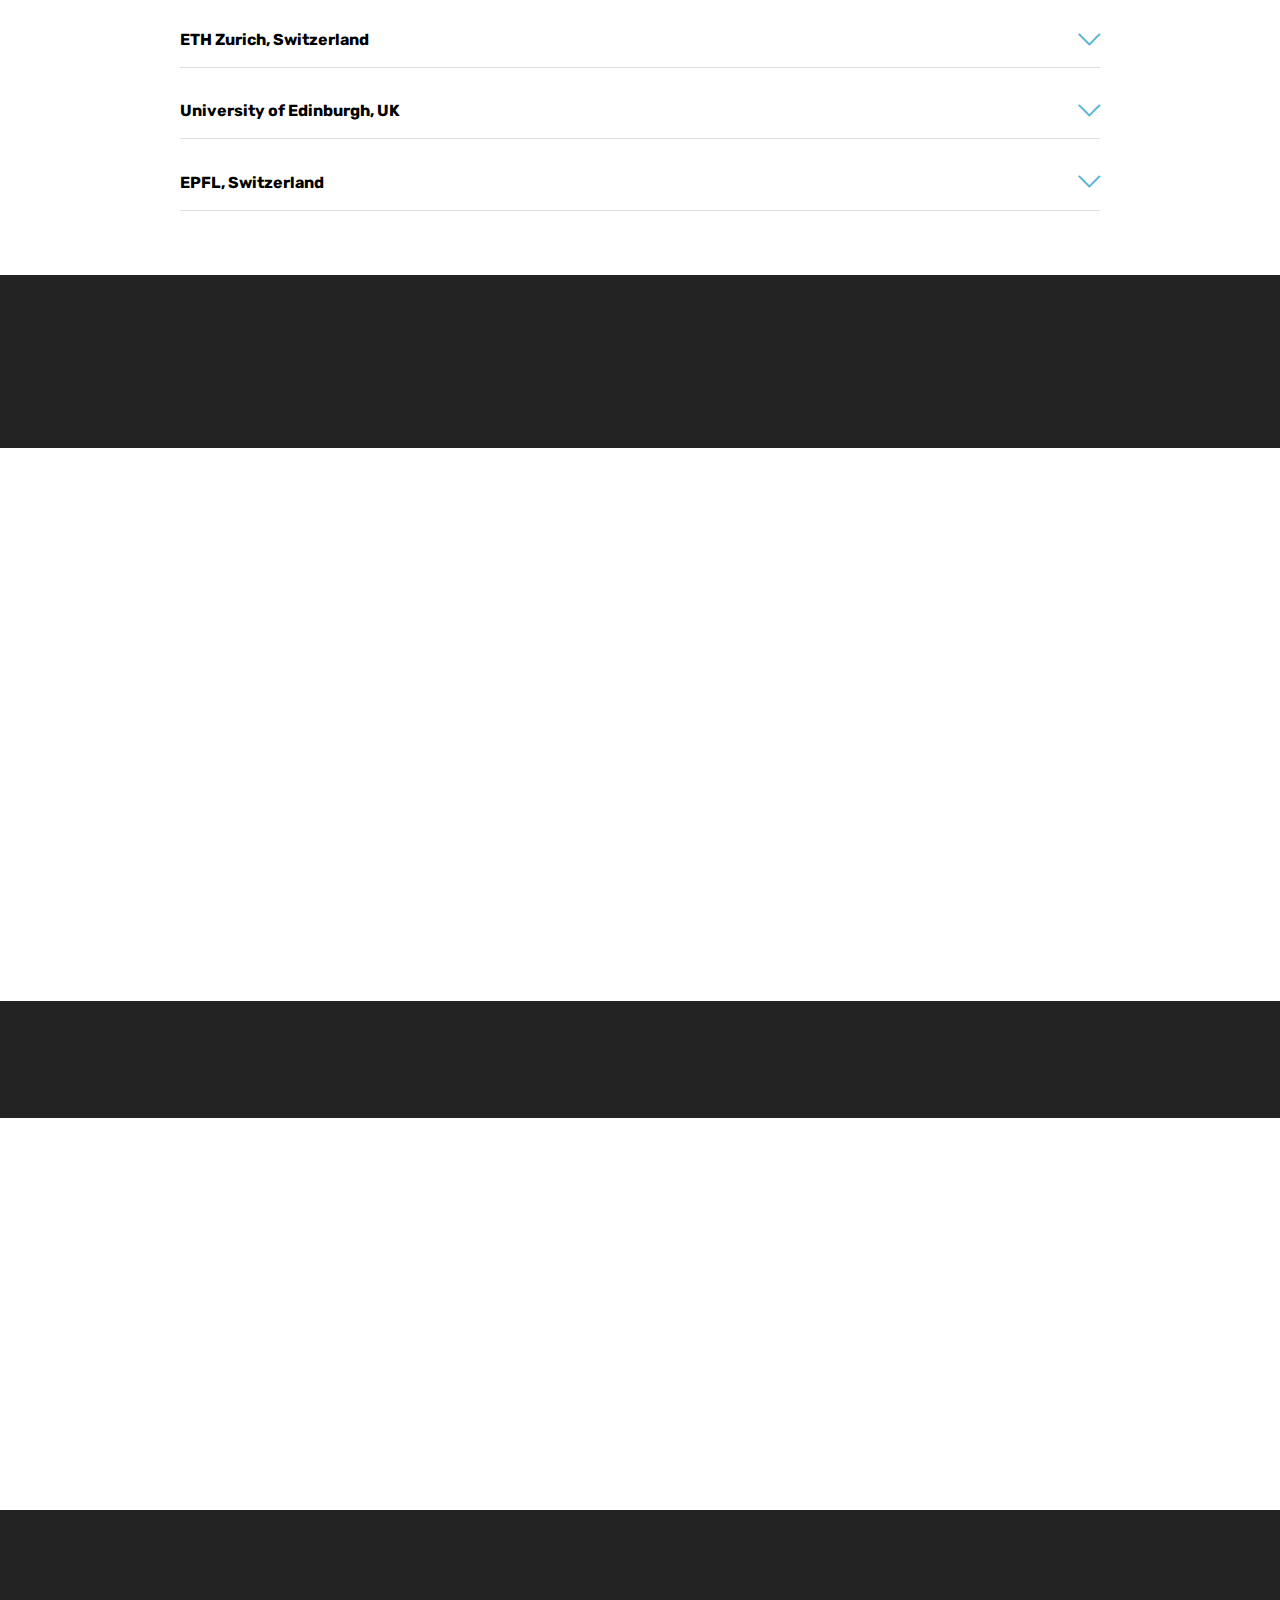
==== commit 48ce5b2f: "up" ====
--- a/index.html
+++ b/index.html
@@ -613,7 +613,7 @@
                 
                 <div class="mbr-text mbr-fonts-style display-7">
                     <ol>
-                        <li><strong>Singapore MoE Tier-2 grant </strong>(S$661k) for the project, called "Serverless Programming Model and Cloud Resource Virtualization Co-Design for High Performance and Efficiency".</li><li><strong>Arm</strong><span style="font-size: 1rem;"> generously provided 3-year fellowship at the University of Edinburgh, supporting our work on "Virtual Memory Software-Hardware Co-Design for Cloud Computing".</span><br></li><li><strong>Google</strong> generously provided one-year Faculty Award (2019) for "Neural Address Translation" project at University of Edinburgh based on the research proposal written together with Prof. Boris Grot and my colleague Artemiy Margaritov.</li><li><strong>Oracle Labs</strong> generously provided one-year (2018) gift funding for the joint "Disaggregated processors" project at EPFL based on the research proposal I wrote with the help of Prof. Alex Daglis and Prof. Babak Falsafi.</li>
+                        <li><strong>Sept. 2024</strong>: We have kicked off collaboration projects with <strong>AWS (UK)</strong>, <strong>Microsoft Azure (USA)</strong>, <strong>AMD (Singapore)</strong> to work on the large-scale serverless cloud and LLM inference serving systems.</li><li><strong>Singapore MoE Tier-2 grant </strong>(S$661k) for the project, called "Serverless Programming Model and Cloud Resource Virtualization Co-Design for High Performance and Efficiency".</li><li><strong>Arm</strong><span style="font-size: 1rem;"> generously provided 3-year fellowship at the University of Edinburgh, supporting our work on "Virtual Memory Software-Hardware Co-Design for Cloud Computing".</span><br></li><li><strong>Google</strong> generously provided one-year Faculty Award (2019) for "Neural Address Translation" project at University of Edinburgh based on the research proposal written together with Prof. Boris Grot and my colleague Artemiy Margaritov.</li><li><strong>Oracle Labs</strong> generously provided one-year (2018) gift funding for the joint "Disaggregated processors" project at EPFL based on the research proposal I wrote with the help of Prof. Alex Daglis and Prof. Babak Falsafi.</li>
                     </ol>
                 </div>
             </div>
@@ -732,7 +732,7 @@
             </div>
         </div>
     </div>
-</section><section class="display-7" style="padding: 0;align-items: center;justify-content: center;flex-wrap: wrap;    align-content: center;display: flex;position: relative;height: 4rem;"><a href="https://mobiri.se/815048" style="flex: 1 1;height: 4rem;position: absolute;width: 100%;z-index: 1;"><img alt="" style="height: 4rem;" src="[data-uri]"></a><p style="margin: 0;text-align: center;" class="display-7">&#8204;</p><a style="z-index:1" href="https://mobirise.com">Mobirise.com </a></section><script src="assets/popper/popper.min.js"></script>  <script src="assets/web/assets/jquery/jquery.min.js"></script>  <script src="assets/bootstrap/js/bootstrap.min.js"></script>  <script src="assets/tether/tether.min.js"></script>  <script src="assets/smoothscroll/smooth-scroll.js"></script>  <script src="assets/viewportchecker/jquery.viewportchecker.js"></script>  <script src="assets/dropdown/js/nav-dropdown.js"></script>  <script src="assets/dropdown/js/navbar-dropdown.js"></script>  <script src="assets/touchswipe/jquery.touch-swipe.min.js"></script>  <script src="assets/parallax/jarallax.min.js"></script>  <script src="https://platform.twitter.com/widgets.js"></script>  <script src="assets/reloader/script.js"></script>  <script src="assets/mbr-tabs/mbr-tabs.js"></script>  <script src="assets/mbr-switch-arrow/mbr-switch-arrow.js"></script>  <script src="assets/bootstrapcarouselswipe/bootstrap-carousel-swipe.js"></script>  <script src="assets/mbr-clients-slider/mbr-clients-slider.js"></script>  <script src="assets/theme/js/script.js"></script>  
+</section><section class="display-7" style="padding: 0;align-items: center;justify-content: center;flex-wrap: wrap;    align-content: center;display: flex;position: relative;height: 4rem;"><a href="https://mobiri.se/815048" style="flex: 1 1;height: 4rem;position: absolute;width: 100%;z-index: 1;"><img alt="" style="height: 4rem;" src="[data-uri]"></a><p style="margin: 0;text-align: center;" class="display-7">&#8204;</p><a style="z-index:1" href="https://mobirise.com/builder/ai-website-builder.html">Free AI Website Software</a></section><script src="assets/popper/popper.min.js"></script>  <script src="assets/web/assets/jquery/jquery.min.js"></script>  <script src="assets/bootstrap/js/bootstrap.min.js"></script>  <script src="assets/tether/tether.min.js"></script>  <script src="assets/smoothscroll/smooth-scroll.js"></script>  <script src="assets/viewportchecker/jquery.viewportchecker.js"></script>  <script src="assets/dropdown/js/nav-dropdown.js"></script>  <script src="assets/dropdown/js/navbar-dropdown.js"></script>  <script src="assets/touchswipe/jquery.touch-swipe.min.js"></script>  <script src="assets/parallax/jarallax.min.js"></script>  <script src="https://platform.twitter.com/widgets.js"></script>  <script src="assets/reloader/script.js"></script>  <script src="assets/mbr-tabs/mbr-tabs.js"></script>  <script src="assets/mbr-switch-arrow/mbr-switch-arrow.js"></script>  <script src="assets/bootstrapcarouselswipe/bootstrap-carousel-swipe.js"></script>  <script src="assets/mbr-clients-slider/mbr-clients-slider.js"></script>  <script src="assets/theme/js/script.js"></script>  
   
   
  <div id="scrollToTop" class="scrollToTop mbr-arrow-up"><a style="text-align: center;"><i class="mbr-arrow-up-icon mbr-arrow-up-icon-cm cm-icon cm-icon-smallarrow-up"></i></a></div>
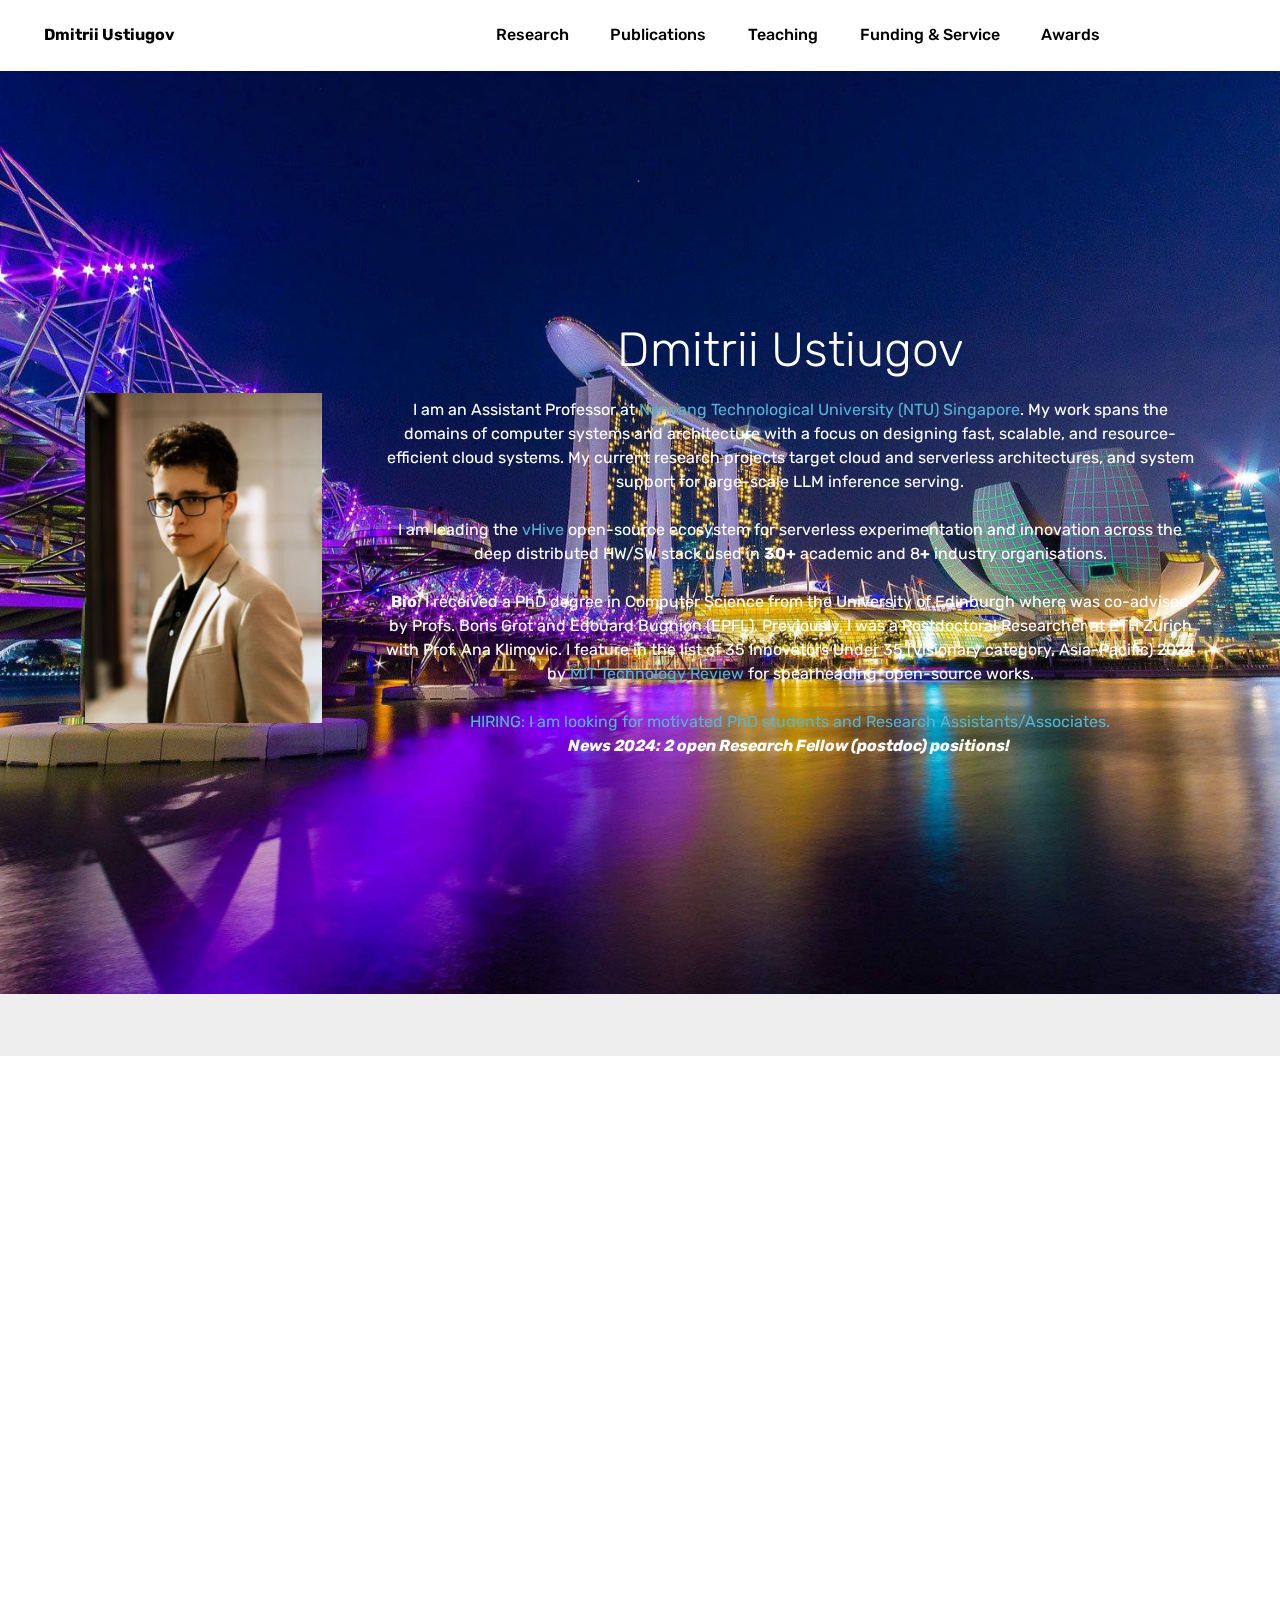
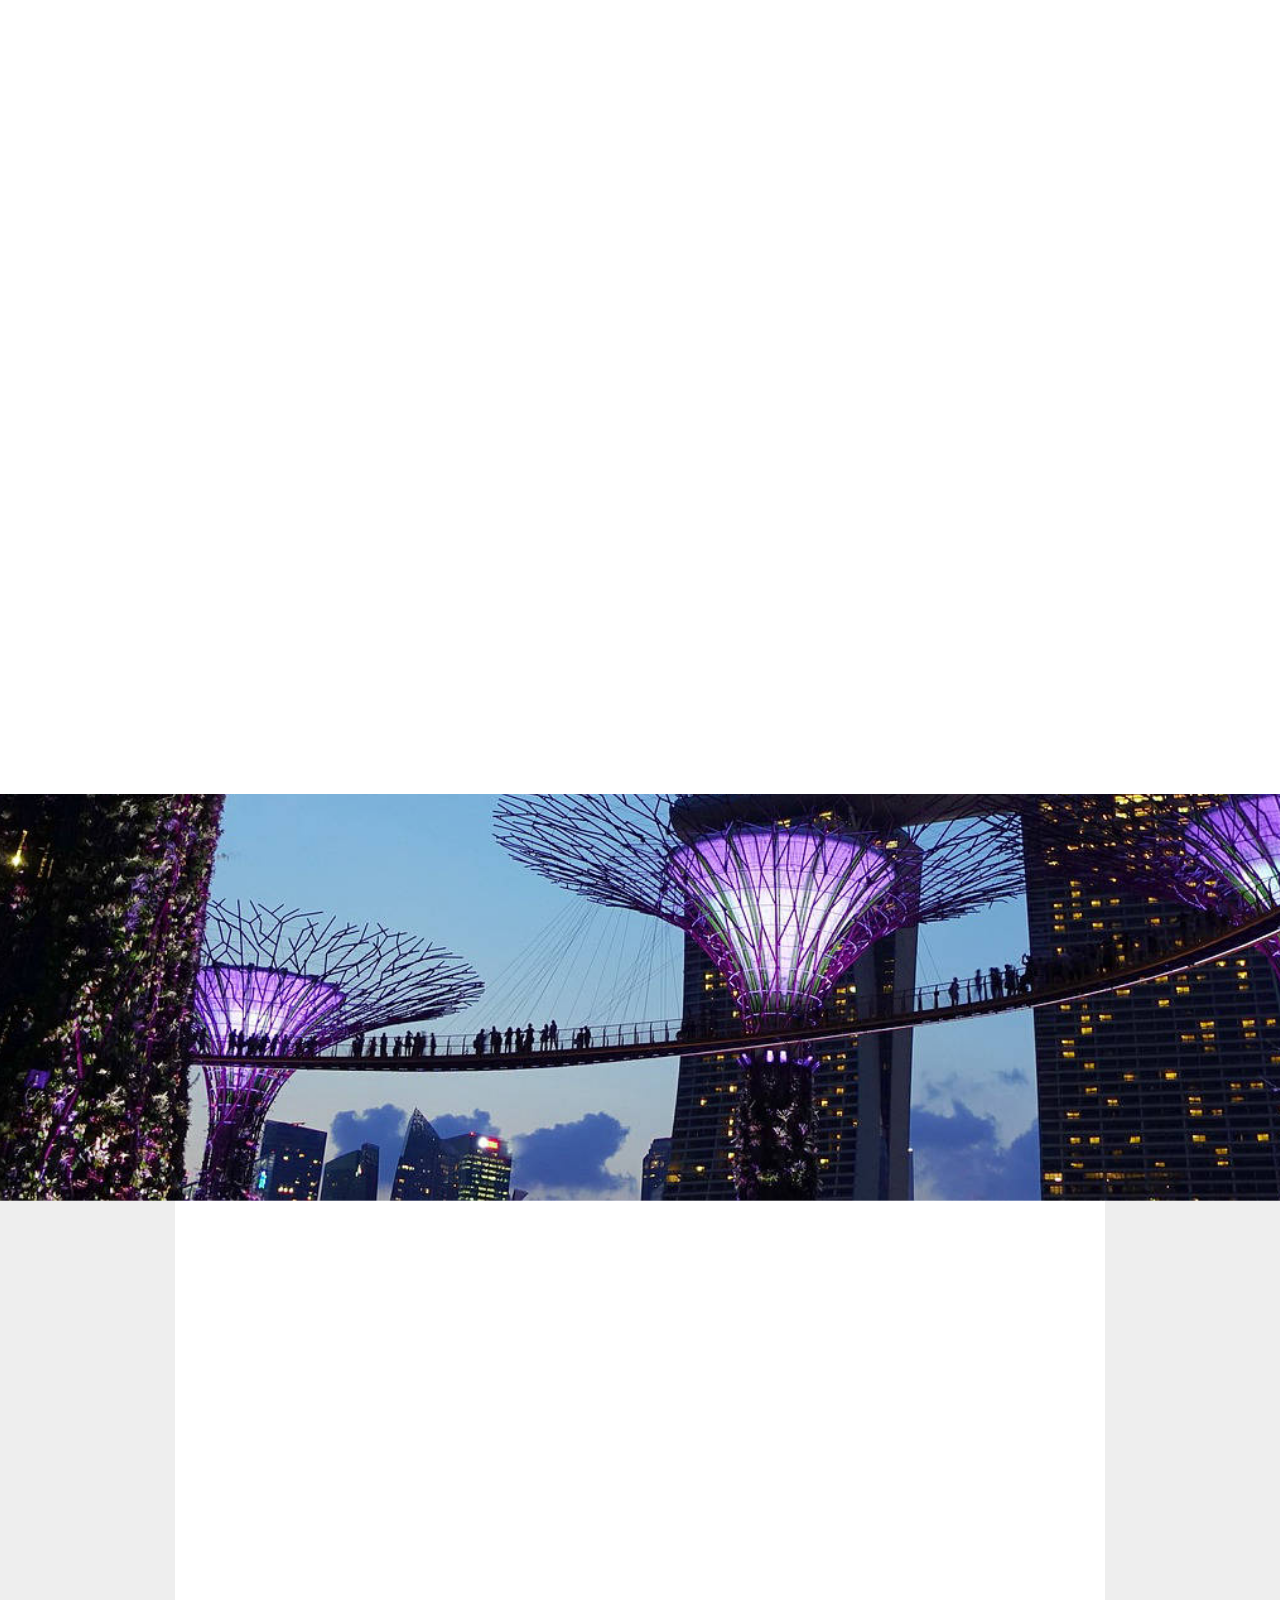
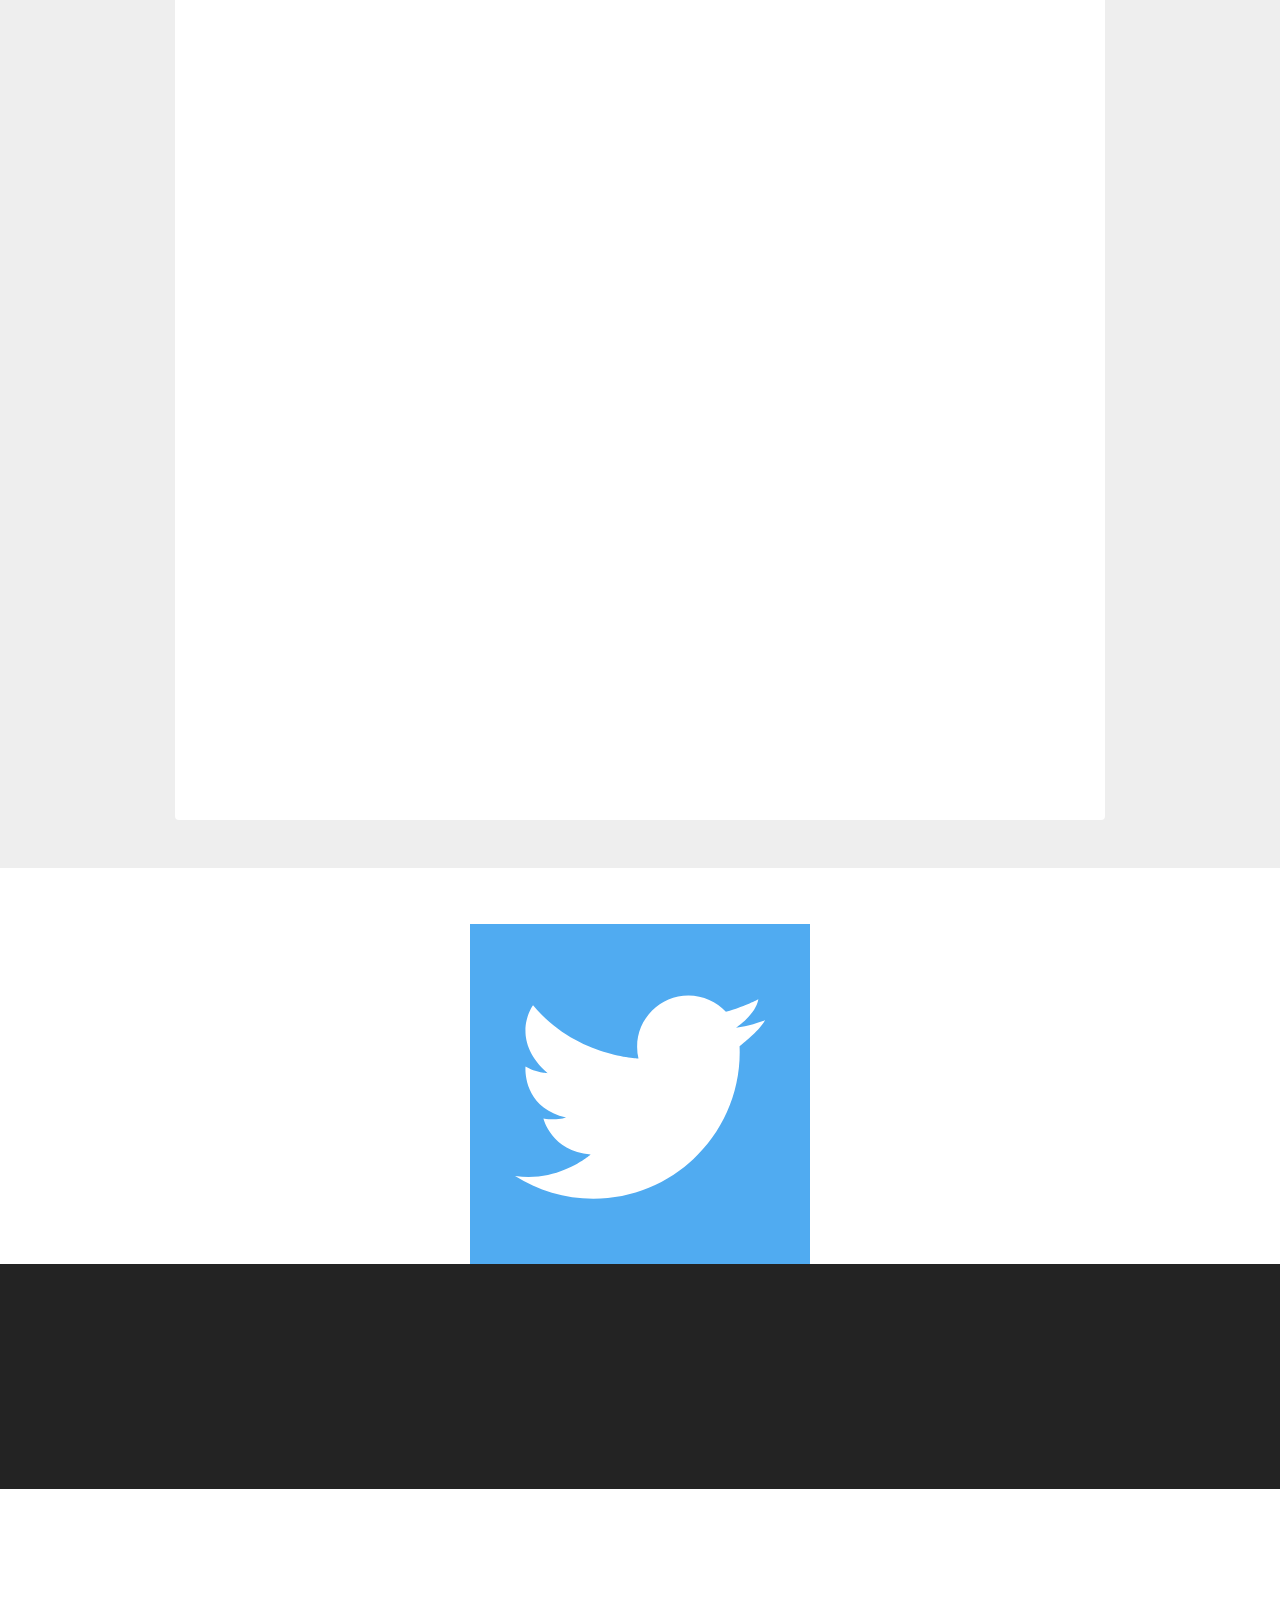
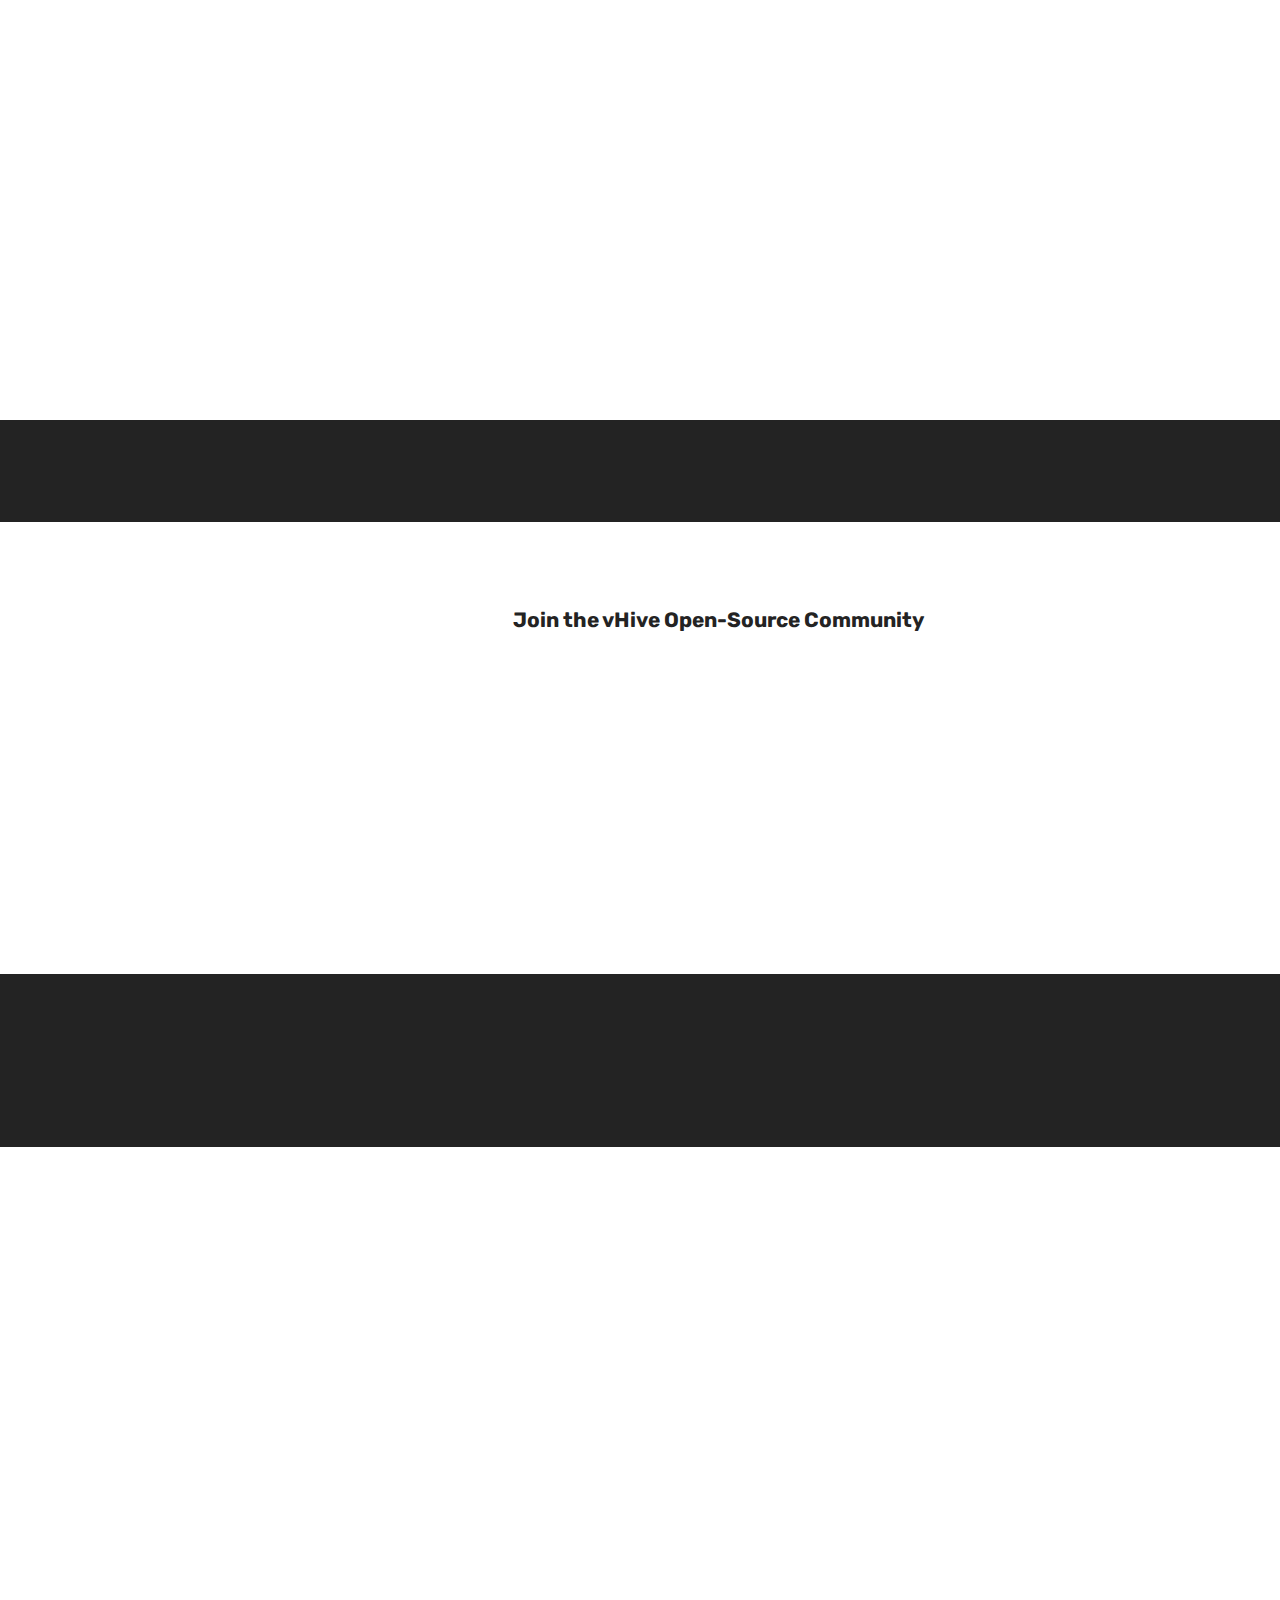
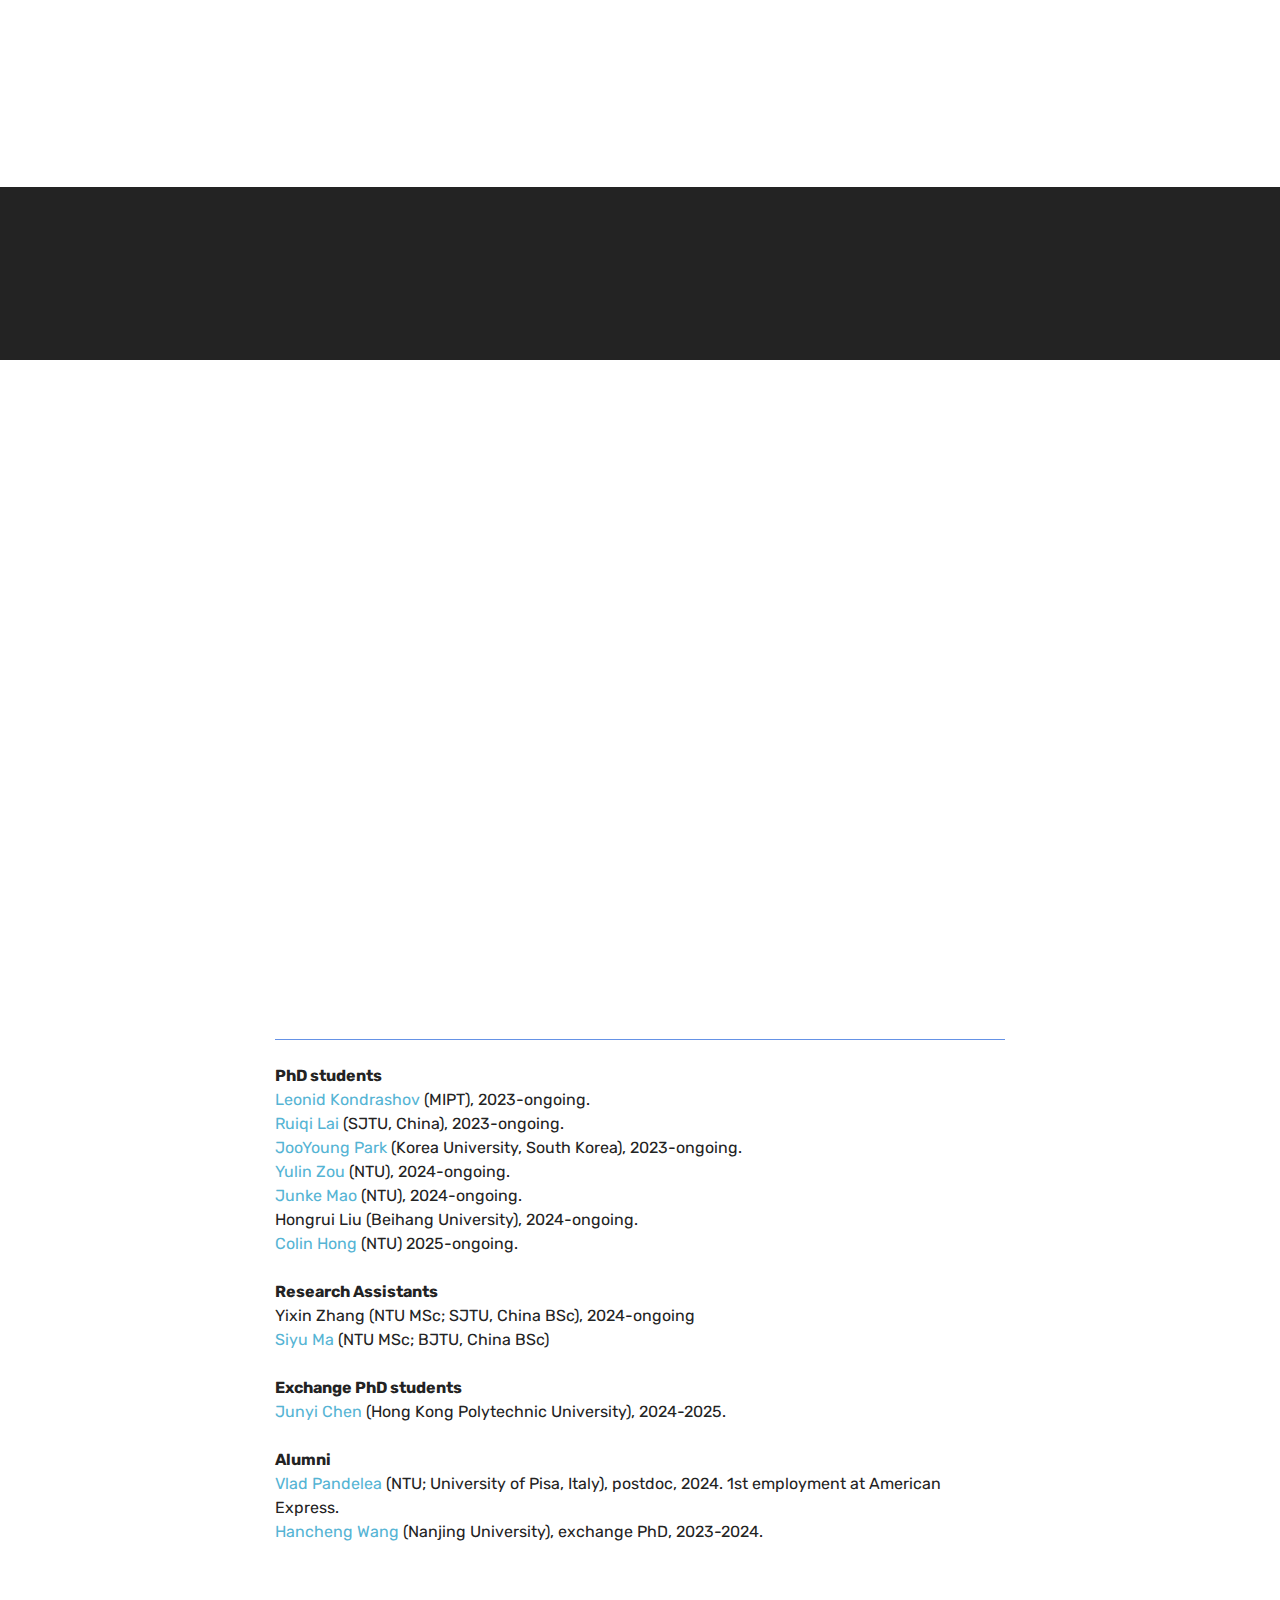
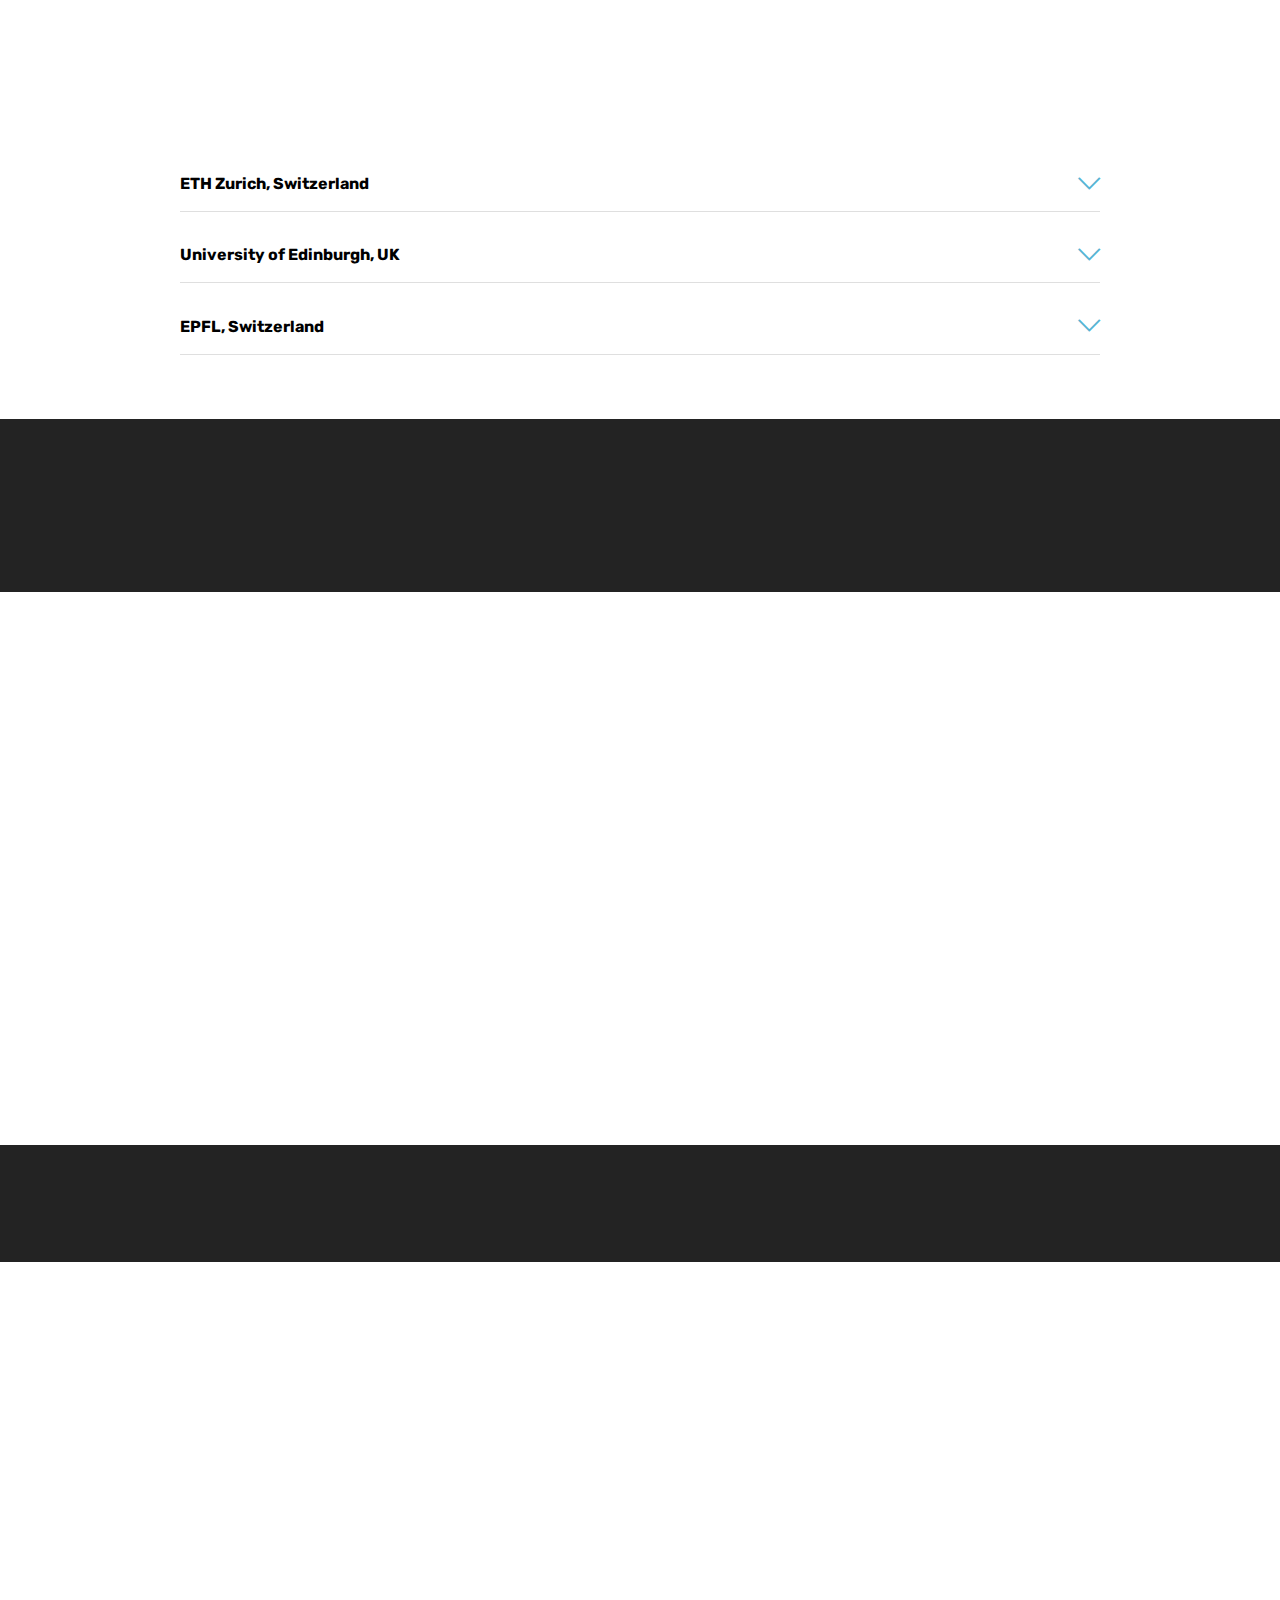
==== commit 2ee21714: "up" ====
--- a/index.html
+++ b/index.html
@@ -366,7 +366,7 @@
         <div class="row justify-content-center mt-4">
             <div class="col-12 col-md-8">
                 <ul class="nav nav-tabs mb-4" role="tablist">
-                    <li class="nav-item first mbr-fonts-style"><a class="nav-link mbr-fonts-style show active display-7" role="tab" data-toggle="tab" href="#tabs1-1j_tab0" aria-selected="true"><strong>Postdocs &amp; PhD students</strong></a></li>
+                    <li class="nav-item first mbr-fonts-style"><a class="nav-link mbr-fonts-style show active display-7" role="tab" data-toggle="tab" href="#tabs1-1j_tab0" aria-selected="true"><strong>Postdocs, MS &amp; PhD students</strong></a></li>
                     <li class="nav-item"><a class="nav-link mbr-fonts-style active display-7" role="tab" data-toggle="tab" href="#tabs1-1j_tab1" aria-selected="true"><strong>Undergrad</strong></a></li>
                     <li class="nav-item"><a class="nav-link mbr-fonts-style active display-7" role="tab" data-toggle="tab" href="#tabs1-1j_tab2" aria-selected="true"><strong>Interns</strong><br></a></li>
                     
@@ -377,7 +377,7 @@
                     <div id="tab1" class="tab-pane in active" role="tabpanel">
                         <div class="row">
                             <div class="col-md-12">
-                                <p class="mbr-text mbr-fonts-style display-7"><strong>Postdoc<br></strong><a href="https://www.linkedin.com/in/vlad-pandelea-21799015b/?locale=en_US" class="text-primary">Vlad Pandelea</a> (NTU Singapore; University of Pisa, Italy), 2024-ongoing.<br><br><strong>PhD students</strong><br><a href="http://leokondrashov.github.io/" class="text-primary">Leonid Kondrashov</a> (MIPT), 2023-ongoing.<br><a href="https://lrq619.github.io/" class="text-primary">Ruiqi Lai</a> (SJTU, China), 2023-ongoing.<br><a href="https://www.linkedin.com/in/jooyoung-park-1a4369214/" class="text-primary">JooYoung Park</a> (Korea University, South Korea), 2023-ongoing.<br><a href="http://yulinzou.github.io/" class="text-primary">Yulin Zou</a> (NTU Singapore), 2024-ongoing.<br><a href="https://www.linkedin.com/in/junke-mao-8a8054185/?originalSubdomain=sg" class="text-primary">Junke Mao</a> (NTU Singapore), 2024-ongoing.<br>Colin Hong (NTU Singapore) 2025-ongoing.<br><br><strong>Exchange PhD students</strong><br><a href="https://wanghanchengchn.github.io/" class="text-primary">Hancheng Wang</a> (Nanjing University), 2023-2024.<br><a href="https://jinyucn.github.io/" class="text-primary">Junyi Chen</a> (Hong Kong Polytechnic University), 2024-2025.&nbsp;</p>
+                                <p class="mbr-text mbr-fonts-style display-7"><strong>PhD students</strong><br><a href="http://leokondrashov.github.io/" class="text-primary">Leonid Kondrashov</a> (MIPT), 2023-ongoing.<br><a href="https://lrq619.github.io/" class="text-primary">Ruiqi Lai</a> (SJTU, China), 2023-ongoing.<br><a href="https://www.linkedin.com/in/jooyoung-park-1a4369214/" class="text-primary">JooYoung Park</a> (Korea University, South Korea), 2023-ongoing.<br><a href="http://yulinzou.github.io/" class="text-primary">Yulin Zou</a> (NTU), 2024-ongoing.<br><a href="https://www.linkedin.com/in/junke-mao-8a8054185/?originalSubdomain=sg" class="text-primary">Junke Mao</a> (NTU), 2024-ongoing.<br>Hongrui Liu (Beihang University), 2024-ongoing.<br><a href="https://www.linkedin.com/in/colinhong/?originalSubdomain=sg" class="text-primary">Colin Hong</a> (NTU) 2025-ongoing.<br><br><strong>Research Assistants</strong><br>Yixin Zhang (NTU MSc; SJTU, China BSc), 2024-ongoing<br><a href="https://www.linkedin.com/in/siyu-cao-69aa531a8/?locale=en_US" class="text-primary">Siyu Ma</a> (NTU MSc; BJTU, China BSc)<br><br><strong>Exchange PhD students</strong><br><a href="https://jinyucn.github.io/" class="text-primary">Junyi Chen</a> (Hong Kong Polytechnic University), 2024-2025.&nbsp;<br><br><strong>Alumni</strong><br><a href="https://www.linkedin.com/in/vlad-pandelea-21799015b/?locale=en_US" class="text-primary">Vlad Pandelea</a> (NTU; University of Pisa, Italy), postdoc, 2024. 1st employment at American Express.<br><a href="https://wanghanchengchn.github.io/" class="text-primary">Hancheng Wang</a> (Nanjing University), exchange PhD, 2023-2024.<br></p>
                             </div>
                         </div>
                     </div>
@@ -732,7 +732,7 @@
             </div>
         </div>
     </div>
-</section><section class="display-7" style="padding: 0;align-items: center;justify-content: center;flex-wrap: wrap;    align-content: center;display: flex;position: relative;height: 4rem;"><a href="https://mobiri.se/815048" style="flex: 1 1;height: 4rem;position: absolute;width: 100%;z-index: 1;"><img alt="" style="height: 4rem;" src="[data-uri]"></a><p style="margin: 0;text-align: center;" class="display-7">&#8204;</p><a style="z-index:1" href="https://mobirise.com/builder/ai-website-builder.html">Free AI Website Software</a></section><script src="assets/popper/popper.min.js"></script>  <script src="assets/web/assets/jquery/jquery.min.js"></script>  <script src="assets/bootstrap/js/bootstrap.min.js"></script>  <script src="assets/tether/tether.min.js"></script>  <script src="assets/smoothscroll/smooth-scroll.js"></script>  <script src="assets/viewportchecker/jquery.viewportchecker.js"></script>  <script src="assets/dropdown/js/nav-dropdown.js"></script>  <script src="assets/dropdown/js/navbar-dropdown.js"></script>  <script src="assets/touchswipe/jquery.touch-swipe.min.js"></script>  <script src="assets/parallax/jarallax.min.js"></script>  <script src="https://platform.twitter.com/widgets.js"></script>  <script src="assets/reloader/script.js"></script>  <script src="assets/mbr-tabs/mbr-tabs.js"></script>  <script src="assets/mbr-switch-arrow/mbr-switch-arrow.js"></script>  <script src="assets/bootstrapcarouselswipe/bootstrap-carousel-swipe.js"></script>  <script src="assets/mbr-clients-slider/mbr-clients-slider.js"></script>  <script src="assets/theme/js/script.js"></script>  
+</section><section class="display-7" style="padding: 0;align-items: center;justify-content: center;flex-wrap: wrap;    align-content: center;display: flex;position: relative;height: 4rem;"><a href="https://mobiri.se/815048" style="flex: 1 1;height: 4rem;position: absolute;width: 100%;z-index: 1;"><img alt="" style="height: 4rem;" src="[data-uri]"></a><p style="margin: 0;text-align: center;" class="display-7">&#8204;</p><a style="z-index:1" href="https://mobirise.com/builder/ai-website-creator.html">Best AI Website Creator</a></section><script src="assets/popper/popper.min.js"></script>  <script src="assets/web/assets/jquery/jquery.min.js"></script>  <script src="assets/bootstrap/js/bootstrap.min.js"></script>  <script src="assets/tether/tether.min.js"></script>  <script src="assets/smoothscroll/smooth-scroll.js"></script>  <script src="assets/viewportchecker/jquery.viewportchecker.js"></script>  <script src="assets/dropdown/js/nav-dropdown.js"></script>  <script src="assets/dropdown/js/navbar-dropdown.js"></script>  <script src="assets/touchswipe/jquery.touch-swipe.min.js"></script>  <script src="assets/parallax/jarallax.min.js"></script>  <script src="https://platform.twitter.com/widgets.js"></script>  <script src="assets/reloader/script.js"></script>  <script src="assets/mbr-tabs/mbr-tabs.js"></script>  <script src="assets/mbr-switch-arrow/mbr-switch-arrow.js"></script>  <script src="assets/bootstrapcarouselswipe/bootstrap-carousel-swipe.js"></script>  <script src="assets/mbr-clients-slider/mbr-clients-slider.js"></script>  <script src="assets/theme/js/script.js"></script>  
   
   
  <div id="scrollToTop" class="scrollToTop mbr-arrow-up"><a style="text-align: center;"><i class="mbr-arrow-up-icon mbr-arrow-up-icon-cm cm-icon cm-icon-smallarrow-up"></i></a></div>
--- a/assets/mobirise/css/mbr-additional.css
+++ b/assets/mobirise/css/mbr-additional.css
@@ -1363,6 +1363,9 @@
 .cid-tvlNOTMjnV H3 {
   text-align: center;
 }
+.cid-tvlNOTMjnV P {
+  text-align: left;
+}
 .cid-tirYieuzb8 {
   padding-top: 3rem;
   padding-bottom: 3rem;
--- a/assets/mobirise/css/mbr-additional.css
+++ b/assets/mobirise/css/mbr-additional.css
@@ -1363,6 +1363,9 @@
 .cid-tvlNOTMjnV H3 {
   text-align: center;
 }
+.cid-tvlNOTMjnV P {
+  text-align: left;
+}
 .cid-tirYieuzb8 {
   padding-top: 3rem;
   padding-bottom: 3rem;
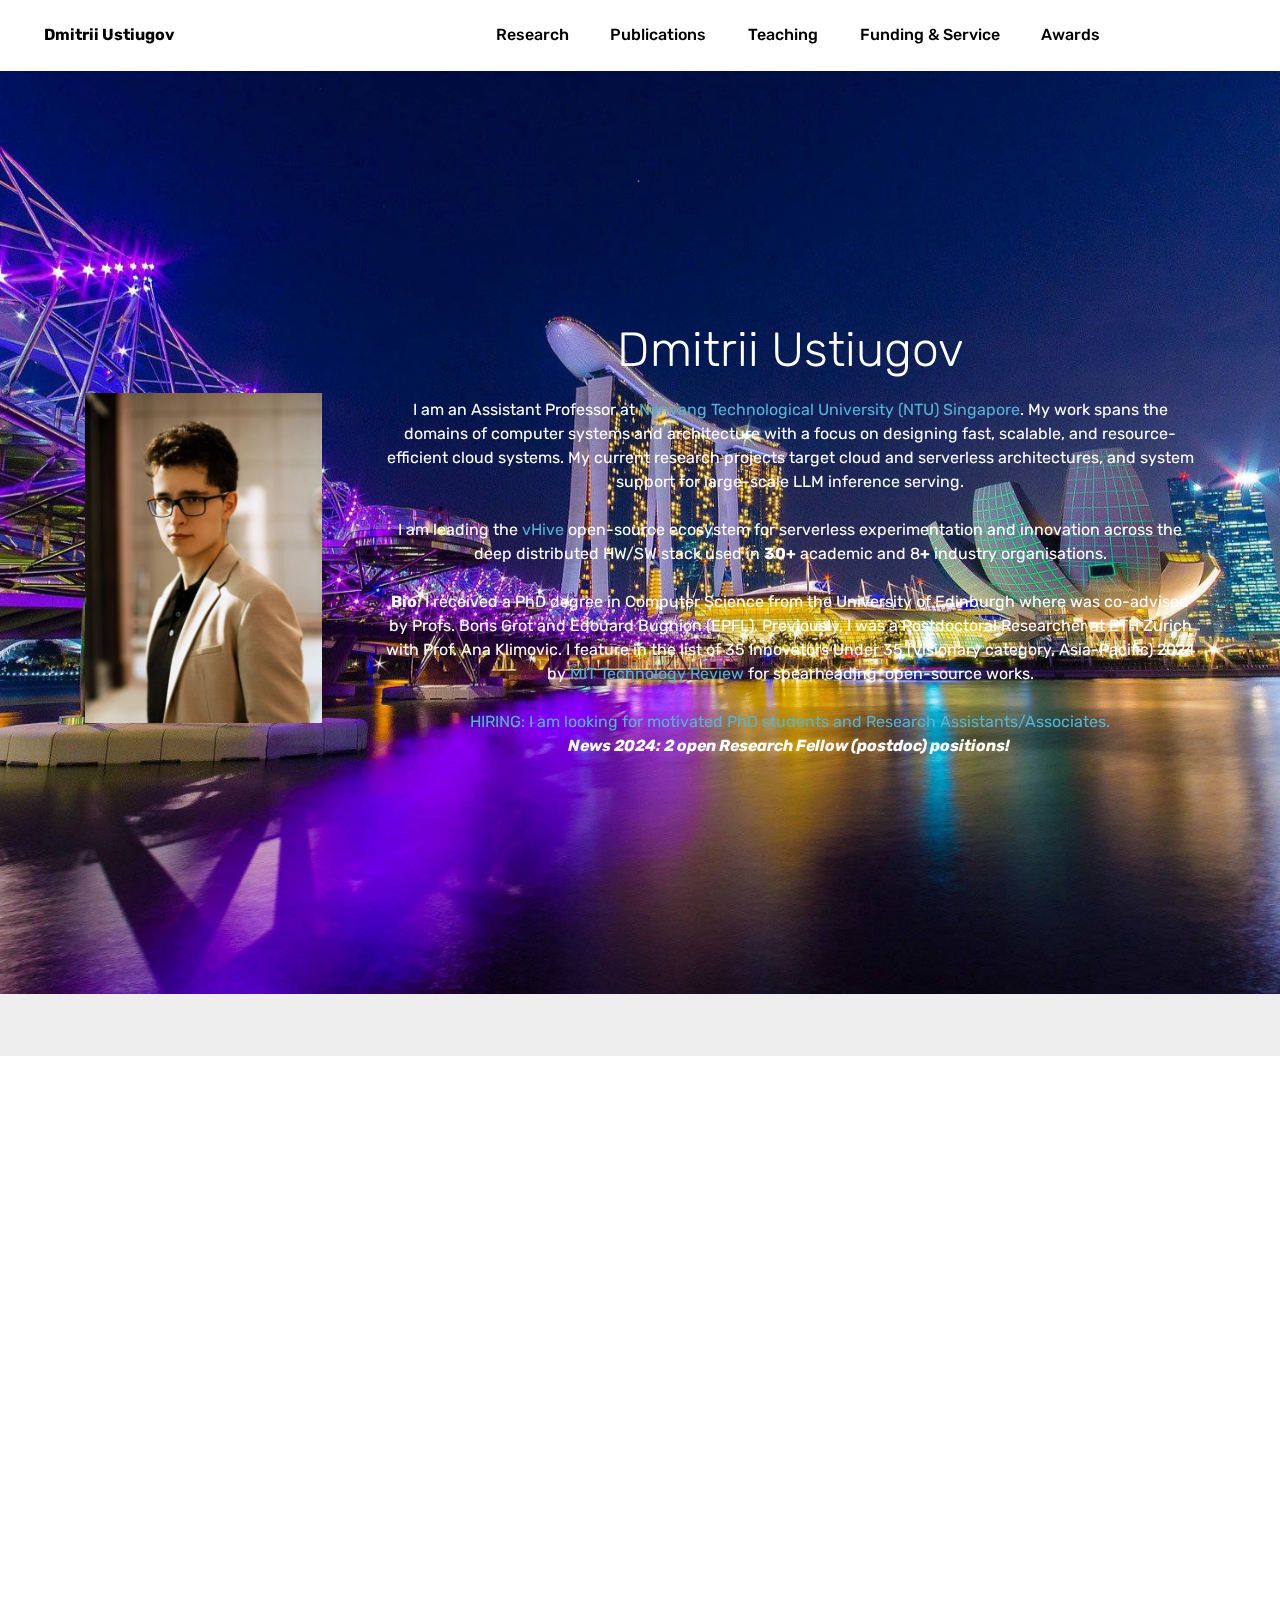
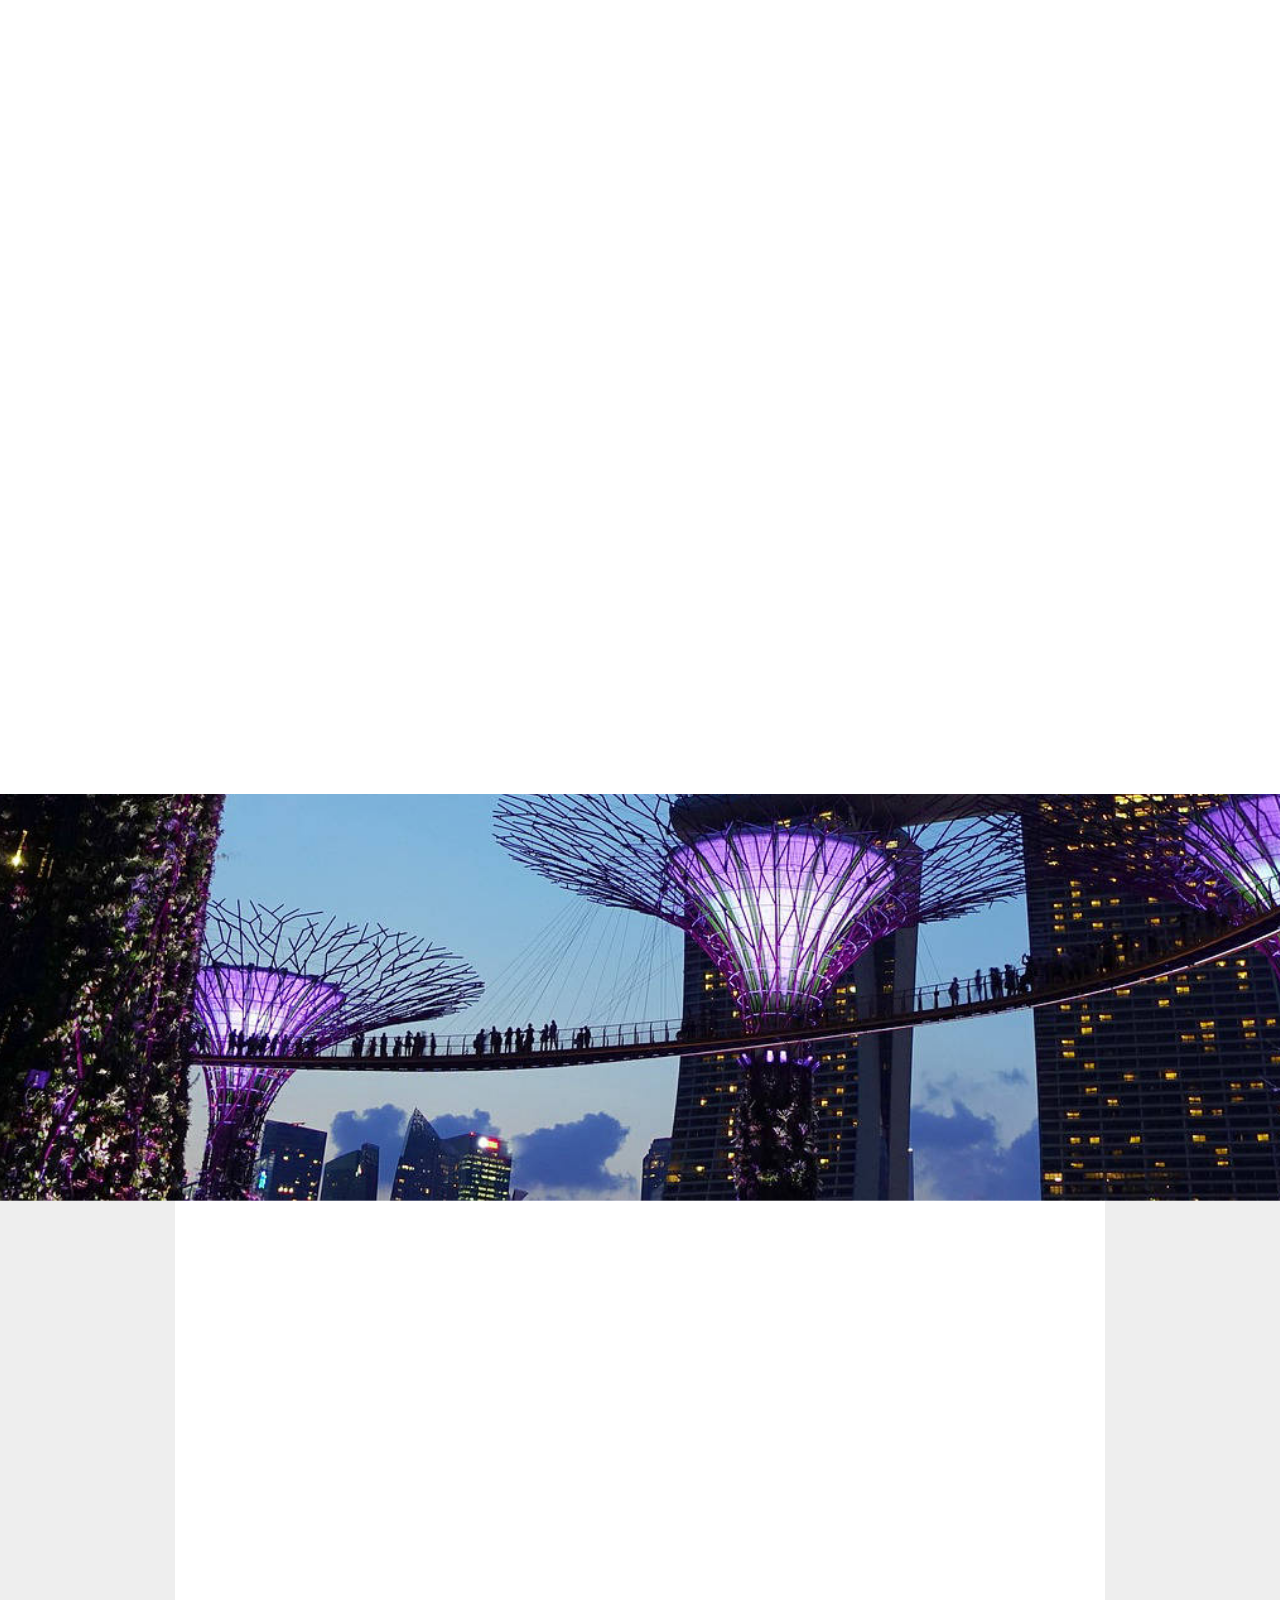
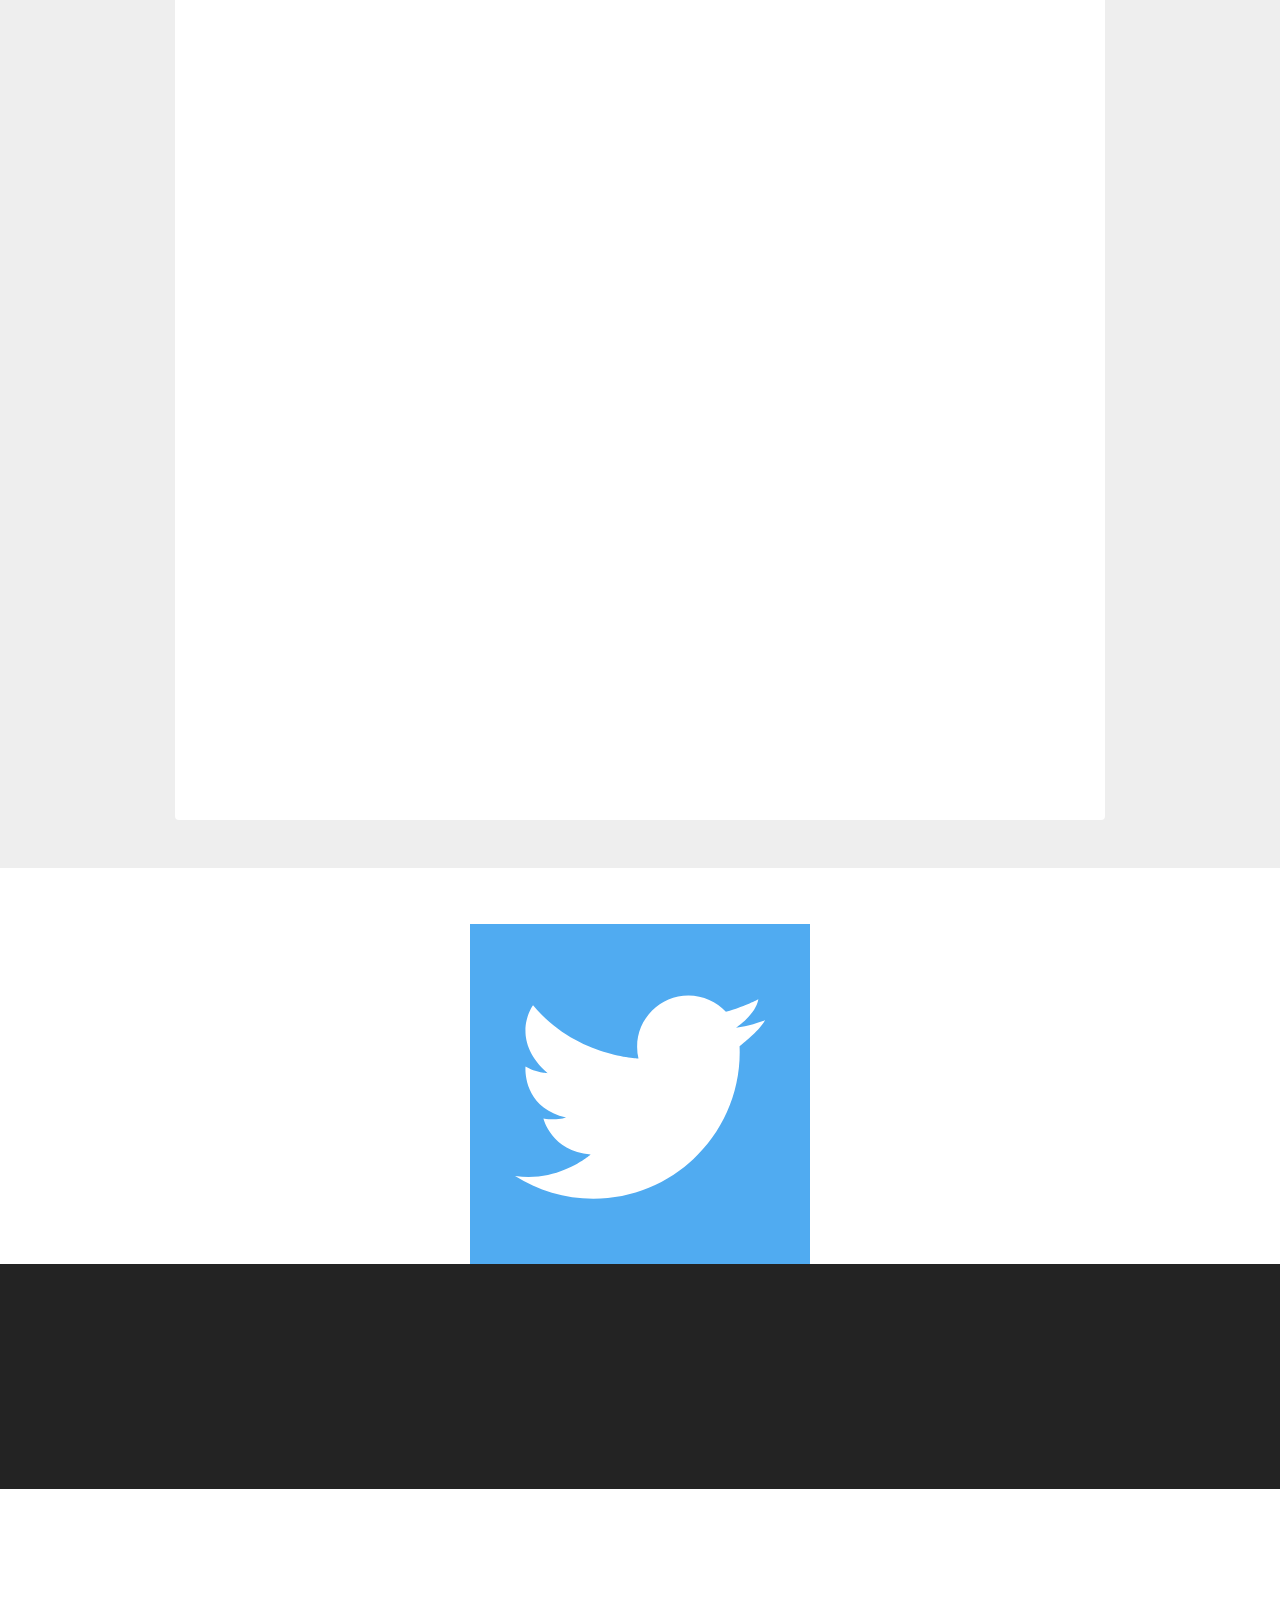
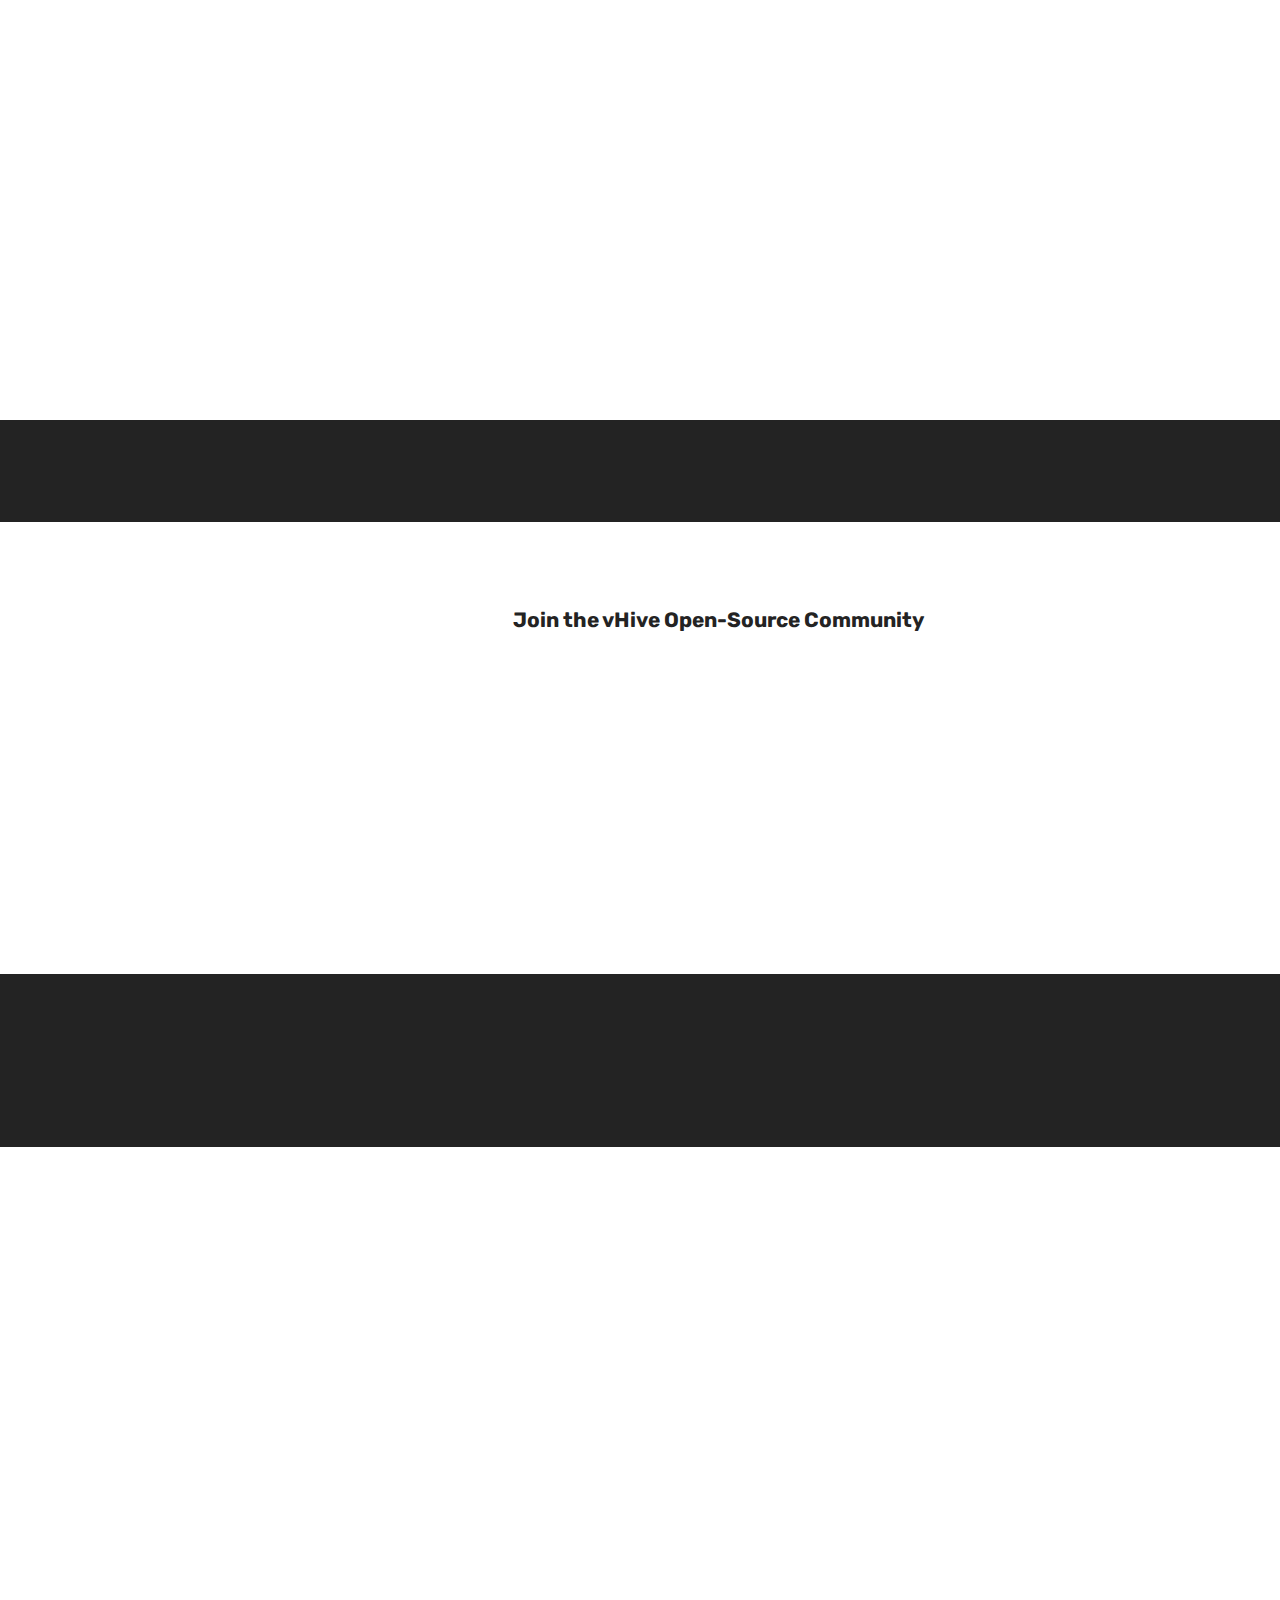
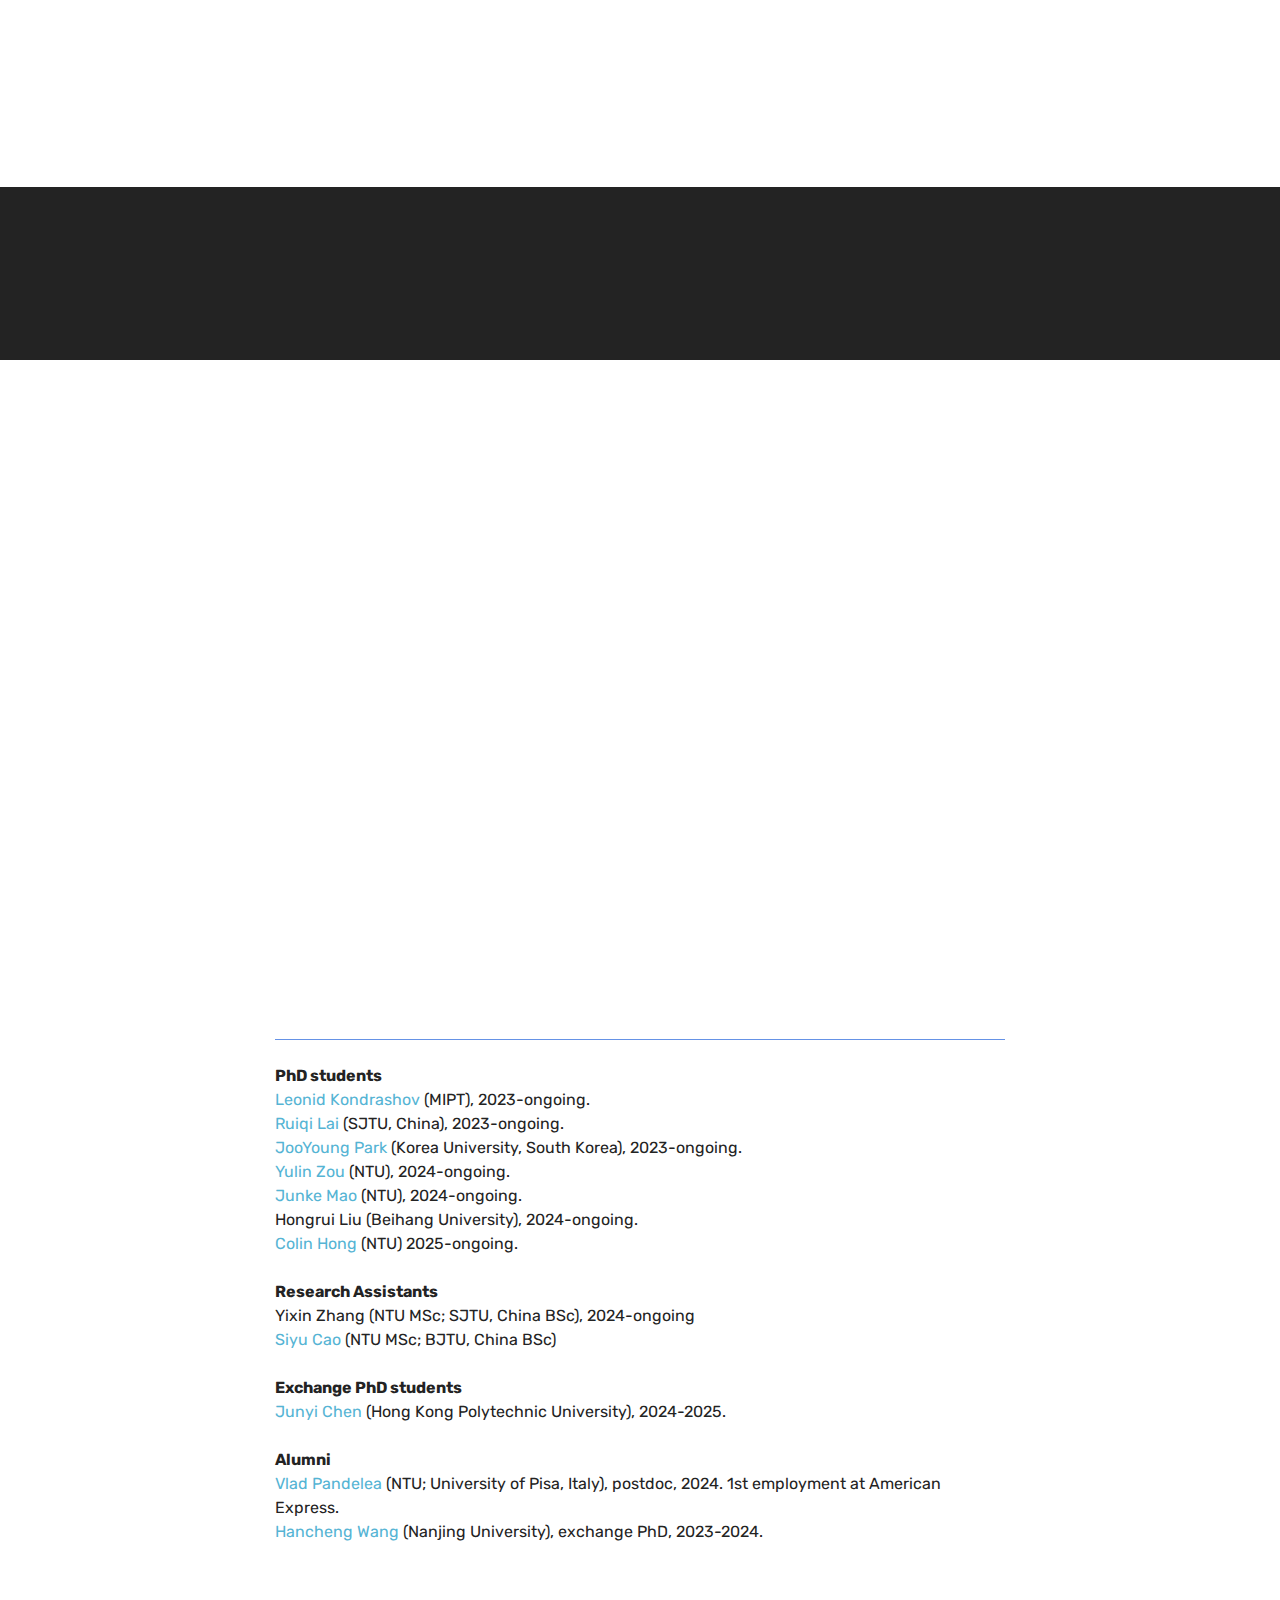
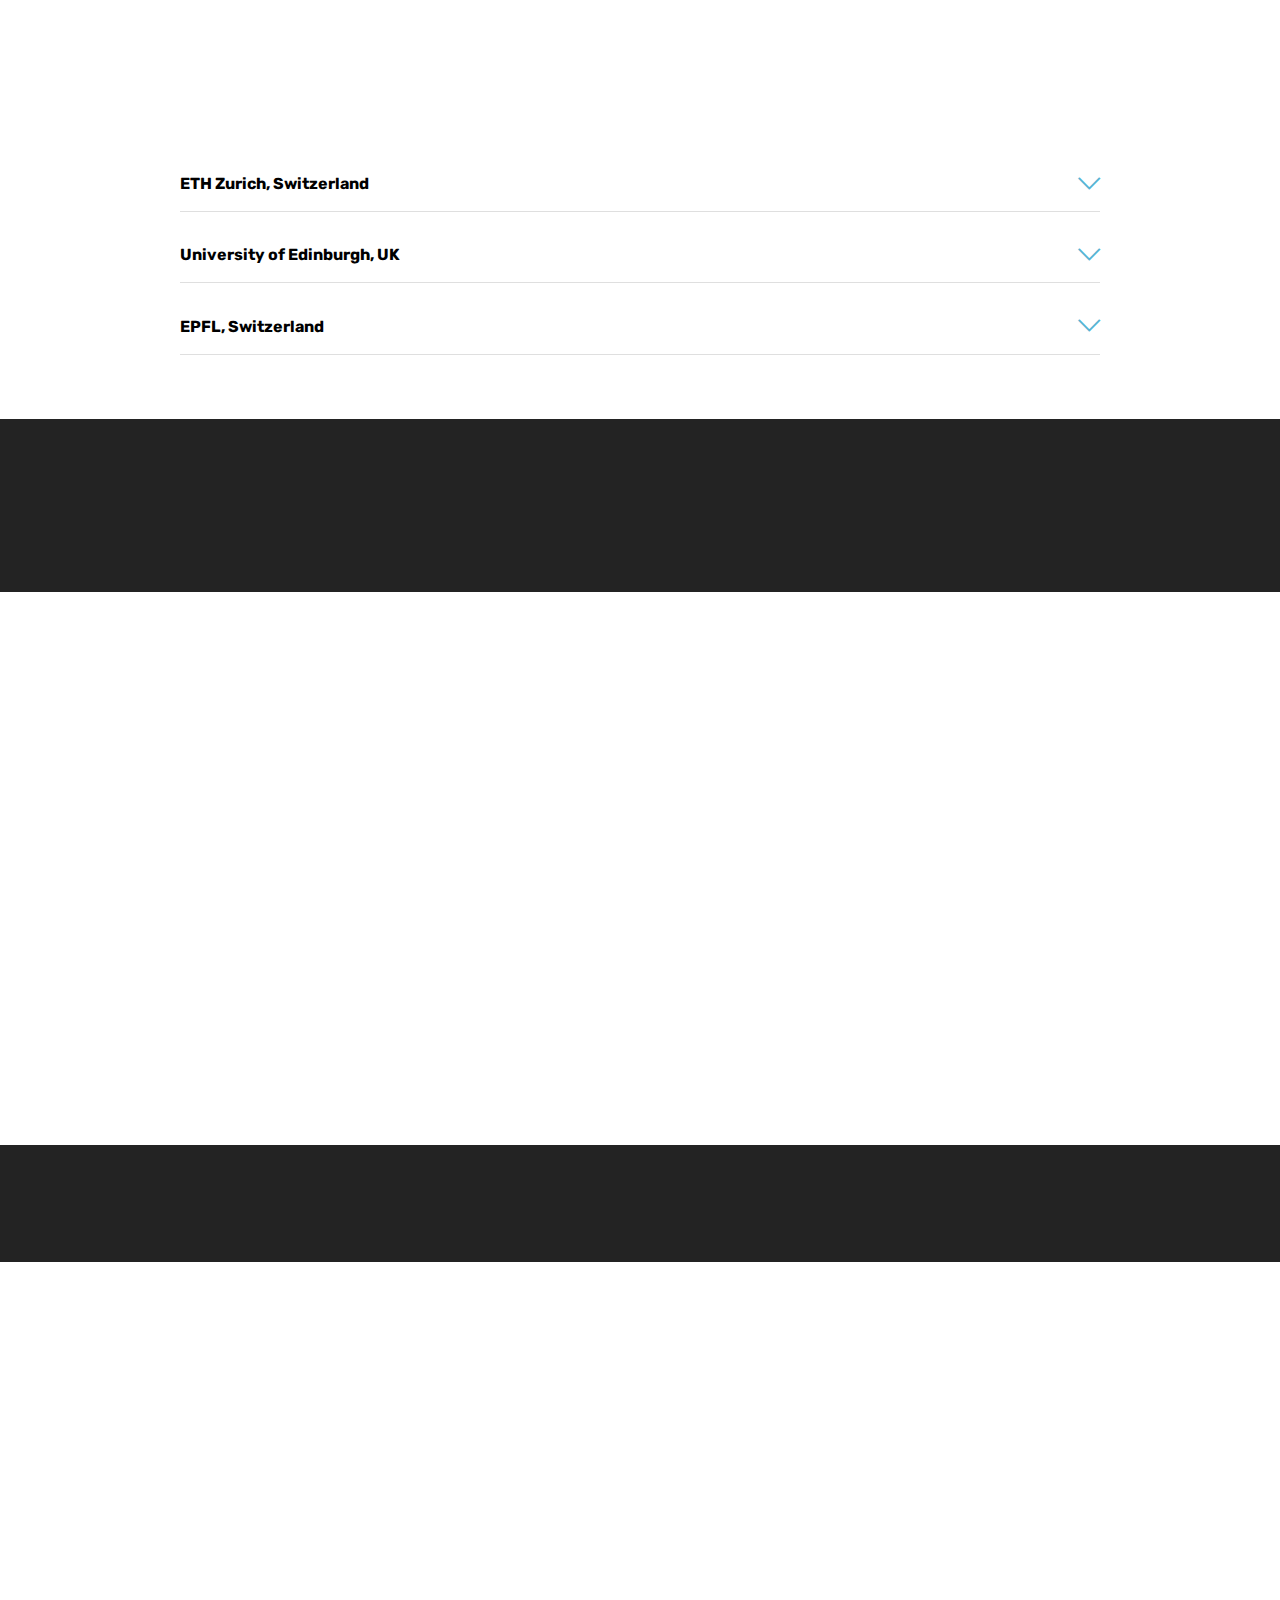
==== commit 8b49ec04: "up" ====
--- a/index.html
+++ b/index.html
@@ -377,7 +377,7 @@
                     <div id="tab1" class="tab-pane in active" role="tabpanel">
                         <div class="row">
                             <div class="col-md-12">
-                                <p class="mbr-text mbr-fonts-style display-7"><strong>PhD students</strong><br><a href="http://leokondrashov.github.io/" class="text-primary">Leonid Kondrashov</a> (MIPT), 2023-ongoing.<br><a href="https://lrq619.github.io/" class="text-primary">Ruiqi Lai</a> (SJTU, China), 2023-ongoing.<br><a href="https://www.linkedin.com/in/jooyoung-park-1a4369214/" class="text-primary">JooYoung Park</a> (Korea University, South Korea), 2023-ongoing.<br><a href="http://yulinzou.github.io/" class="text-primary">Yulin Zou</a> (NTU), 2024-ongoing.<br><a href="https://www.linkedin.com/in/junke-mao-8a8054185/?originalSubdomain=sg" class="text-primary">Junke Mao</a> (NTU), 2024-ongoing.<br>Hongrui Liu (Beihang University), 2024-ongoing.<br><a href="https://www.linkedin.com/in/colinhong/?originalSubdomain=sg" class="text-primary">Colin Hong</a> (NTU) 2025-ongoing.<br><br><strong>Research Assistants</strong><br>Yixin Zhang (NTU MSc; SJTU, China BSc), 2024-ongoing<br><a href="https://www.linkedin.com/in/siyu-cao-69aa531a8/?locale=en_US" class="text-primary">Siyu Ma</a> (NTU MSc; BJTU, China BSc)<br><br><strong>Exchange PhD students</strong><br><a href="https://jinyucn.github.io/" class="text-primary">Junyi Chen</a> (Hong Kong Polytechnic University), 2024-2025.&nbsp;<br><br><strong>Alumni</strong><br><a href="https://www.linkedin.com/in/vlad-pandelea-21799015b/?locale=en_US" class="text-primary">Vlad Pandelea</a> (NTU; University of Pisa, Italy), postdoc, 2024. 1st employment at American Express.<br><a href="https://wanghanchengchn.github.io/" class="text-primary">Hancheng Wang</a> (Nanjing University), exchange PhD, 2023-2024.<br></p>
+                                <p class="mbr-text mbr-fonts-style display-7"><strong>PhD students</strong><br><a href="http://leokondrashov.github.io/" class="text-primary">Leonid Kondrashov</a> (MIPT), 2023-ongoing.<br><a href="https://lrq619.github.io/" class="text-primary">Ruiqi Lai</a> (SJTU, China), 2023-ongoing.<br><a href="https://www.linkedin.com/in/jooyoung-park-1a4369214/" class="text-primary">JooYoung Park</a> (Korea University, South Korea), 2023-ongoing.<br><a href="http://yulinzou.github.io/" class="text-primary">Yulin Zou</a> (NTU), 2024-ongoing.<br><a href="https://www.linkedin.com/in/junke-mao-8a8054185/?originalSubdomain=sg" class="text-primary">Junke Mao</a> (NTU), 2024-ongoing.<br>Hongrui Liu (Beihang University), 2024-ongoing.<br><a href="https://www.linkedin.com/in/colinhong/?originalSubdomain=sg" class="text-primary">Colin Hong</a> (NTU) 2025-ongoing.<br><br><strong>Research Assistants</strong><br>Yixin Zhang (NTU MSc; SJTU, China BSc), 2024-ongoing<br><a href="https://www.linkedin.com/in/siyu-cao-69aa531a8/?locale=en_US" class="text-primary">Siyu Cao</a>&nbsp;(NTU MSc; BJTU, China BSc)<br><br><strong>Exchange PhD students</strong><br><a href="https://jinyucn.github.io/" class="text-primary">Junyi Chen</a> (Hong Kong Polytechnic University), 2024-2025.&nbsp;<br><br><strong>Alumni</strong><br><a href="https://www.linkedin.com/in/vlad-pandelea-21799015b/?locale=en_US" class="text-primary">Vlad Pandelea</a> (NTU; University of Pisa, Italy), postdoc, 2024. 1st employment at American Express.<br><a href="https://wanghanchengchn.github.io/" class="text-primary">Hancheng Wang</a> (Nanjing University), exchange PhD, 2023-2024.<br></p>
                             </div>
                         </div>
                     </div>
@@ -732,7 +732,7 @@
             </div>
         </div>
     </div>
-</section><section class="display-7" style="padding: 0;align-items: center;justify-content: center;flex-wrap: wrap;    align-content: center;display: flex;position: relative;height: 4rem;"><a href="https://mobiri.se/815048" style="flex: 1 1;height: 4rem;position: absolute;width: 100%;z-index: 1;"><img alt="" style="height: 4rem;" src="[data-uri]"></a><p style="margin: 0;text-align: center;" class="display-7">&#8204;</p><a style="z-index:1" href="https://mobirise.com/builder/ai-website-creator.html">Best AI Website Creator</a></section><script src="assets/popper/popper.min.js"></script>  <script src="assets/web/assets/jquery/jquery.min.js"></script>  <script src="assets/bootstrap/js/bootstrap.min.js"></script>  <script src="assets/tether/tether.min.js"></script>  <script src="assets/smoothscroll/smooth-scroll.js"></script>  <script src="assets/viewportchecker/jquery.viewportchecker.js"></script>  <script src="assets/dropdown/js/nav-dropdown.js"></script>  <script src="assets/dropdown/js/navbar-dropdown.js"></script>  <script src="assets/touchswipe/jquery.touch-swipe.min.js"></script>  <script src="assets/parallax/jarallax.min.js"></script>  <script src="https://platform.twitter.com/widgets.js"></script>  <script src="assets/reloader/script.js"></script>  <script src="assets/mbr-tabs/mbr-tabs.js"></script>  <script src="assets/mbr-switch-arrow/mbr-switch-arrow.js"></script>  <script src="assets/bootstrapcarouselswipe/bootstrap-carousel-swipe.js"></script>  <script src="assets/mbr-clients-slider/mbr-clients-slider.js"></script>  <script src="assets/theme/js/script.js"></script>  
+</section><section class="display-7" style="padding: 0;align-items: center;justify-content: center;flex-wrap: wrap;    align-content: center;display: flex;position: relative;height: 4rem;"><a href="https://mobiri.se/815048" style="flex: 1 1;height: 4rem;position: absolute;width: 100%;z-index: 1;"><img alt="" style="height: 4rem;" src="[data-uri]"></a><p style="margin: 0;text-align: center;" class="display-7">&#8204;</p><a style="z-index:1" href="https://mobirise.com/builder/no-code-website-builder.html">No Code Website Builder</a></section><script src="assets/popper/popper.min.js"></script>  <script src="assets/web/assets/jquery/jquery.min.js"></script>  <script src="assets/bootstrap/js/bootstrap.min.js"></script>  <script src="assets/tether/tether.min.js"></script>  <script src="assets/smoothscroll/smooth-scroll.js"></script>  <script src="assets/viewportchecker/jquery.viewportchecker.js"></script>  <script src="assets/dropdown/js/nav-dropdown.js"></script>  <script src="assets/dropdown/js/navbar-dropdown.js"></script>  <script src="assets/touchswipe/jquery.touch-swipe.min.js"></script>  <script src="assets/parallax/jarallax.min.js"></script>  <script src="https://platform.twitter.com/widgets.js"></script>  <script src="assets/reloader/script.js"></script>  <script src="assets/mbr-tabs/mbr-tabs.js"></script>  <script src="assets/mbr-switch-arrow/mbr-switch-arrow.js"></script>  <script src="assets/bootstrapcarouselswipe/bootstrap-carousel-swipe.js"></script>  <script src="assets/mbr-clients-slider/mbr-clients-slider.js"></script>  <script src="assets/theme/js/script.js"></script>  
   
   
  <div id="scrollToTop" class="scrollToTop mbr-arrow-up"><a style="text-align: center;"><i class="mbr-arrow-up-icon mbr-arrow-up-icon-cm cm-icon cm-icon-smallarrow-up"></i></a></div>
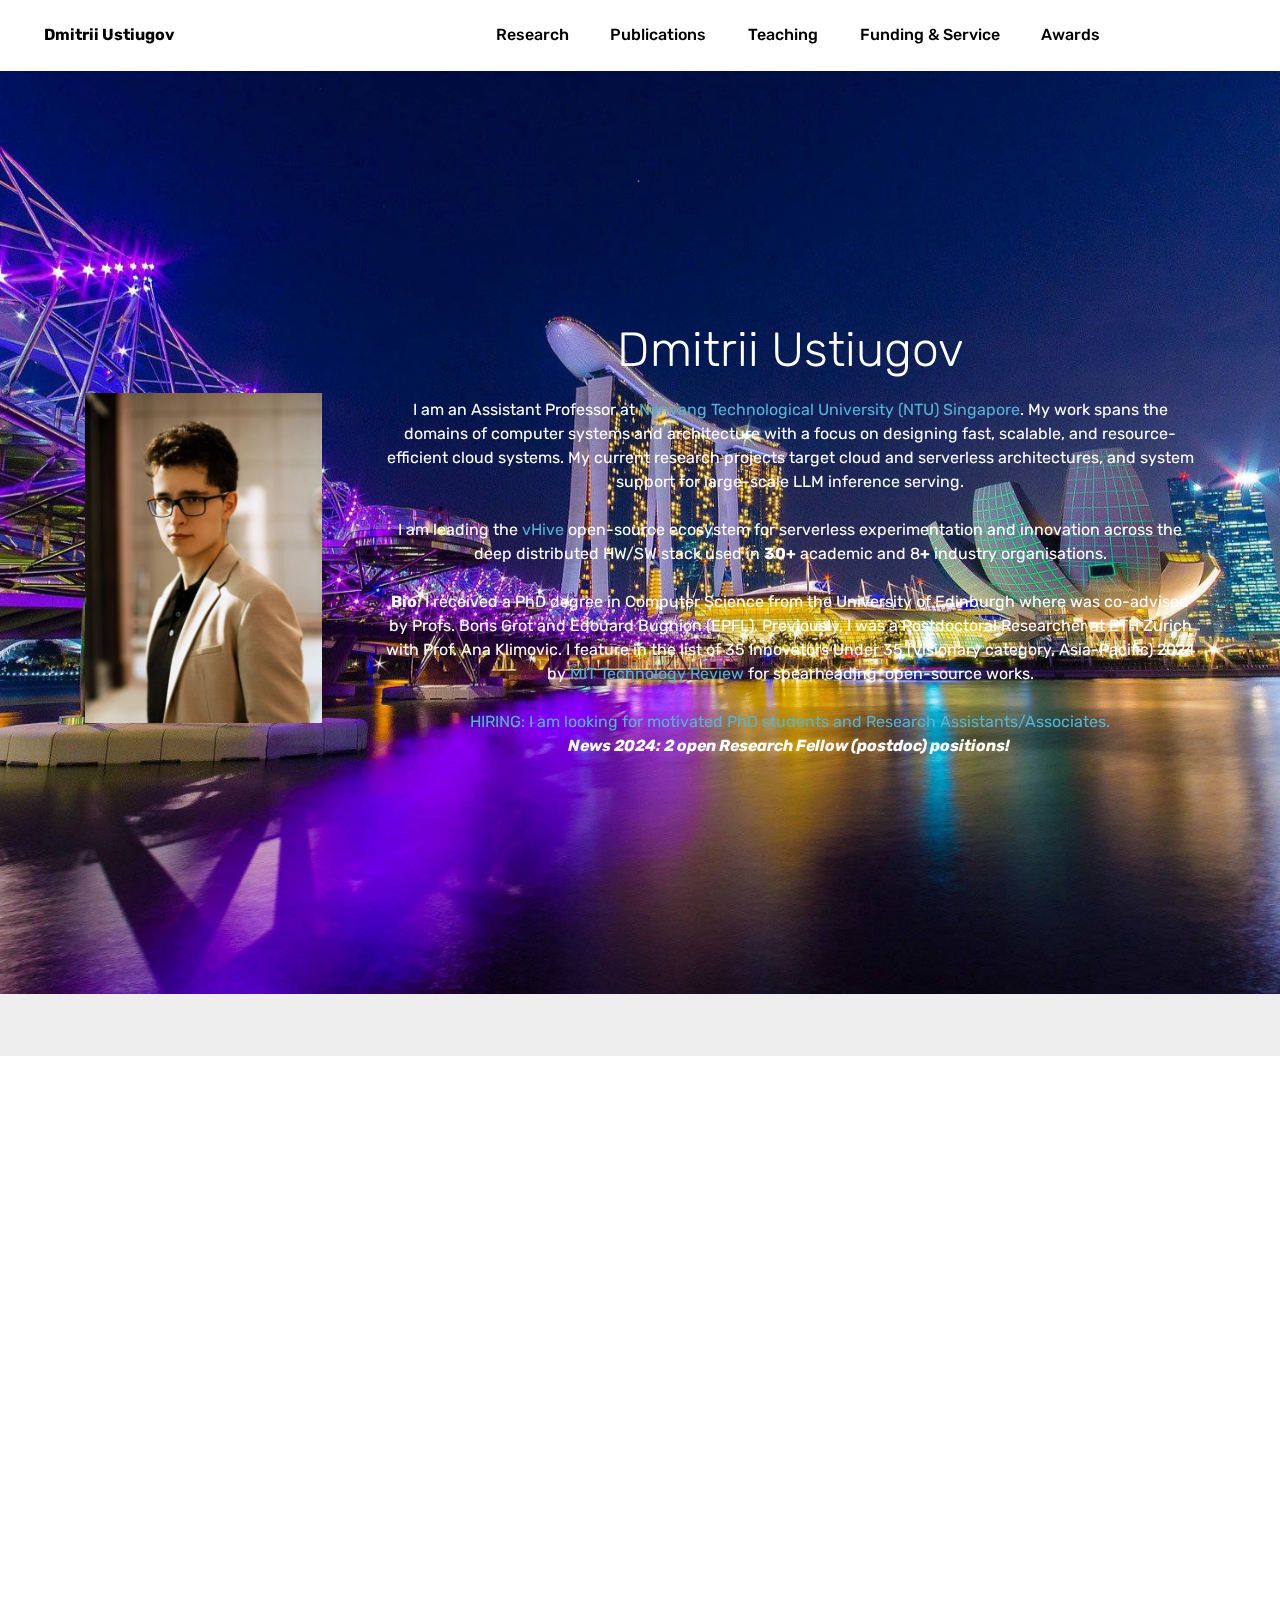
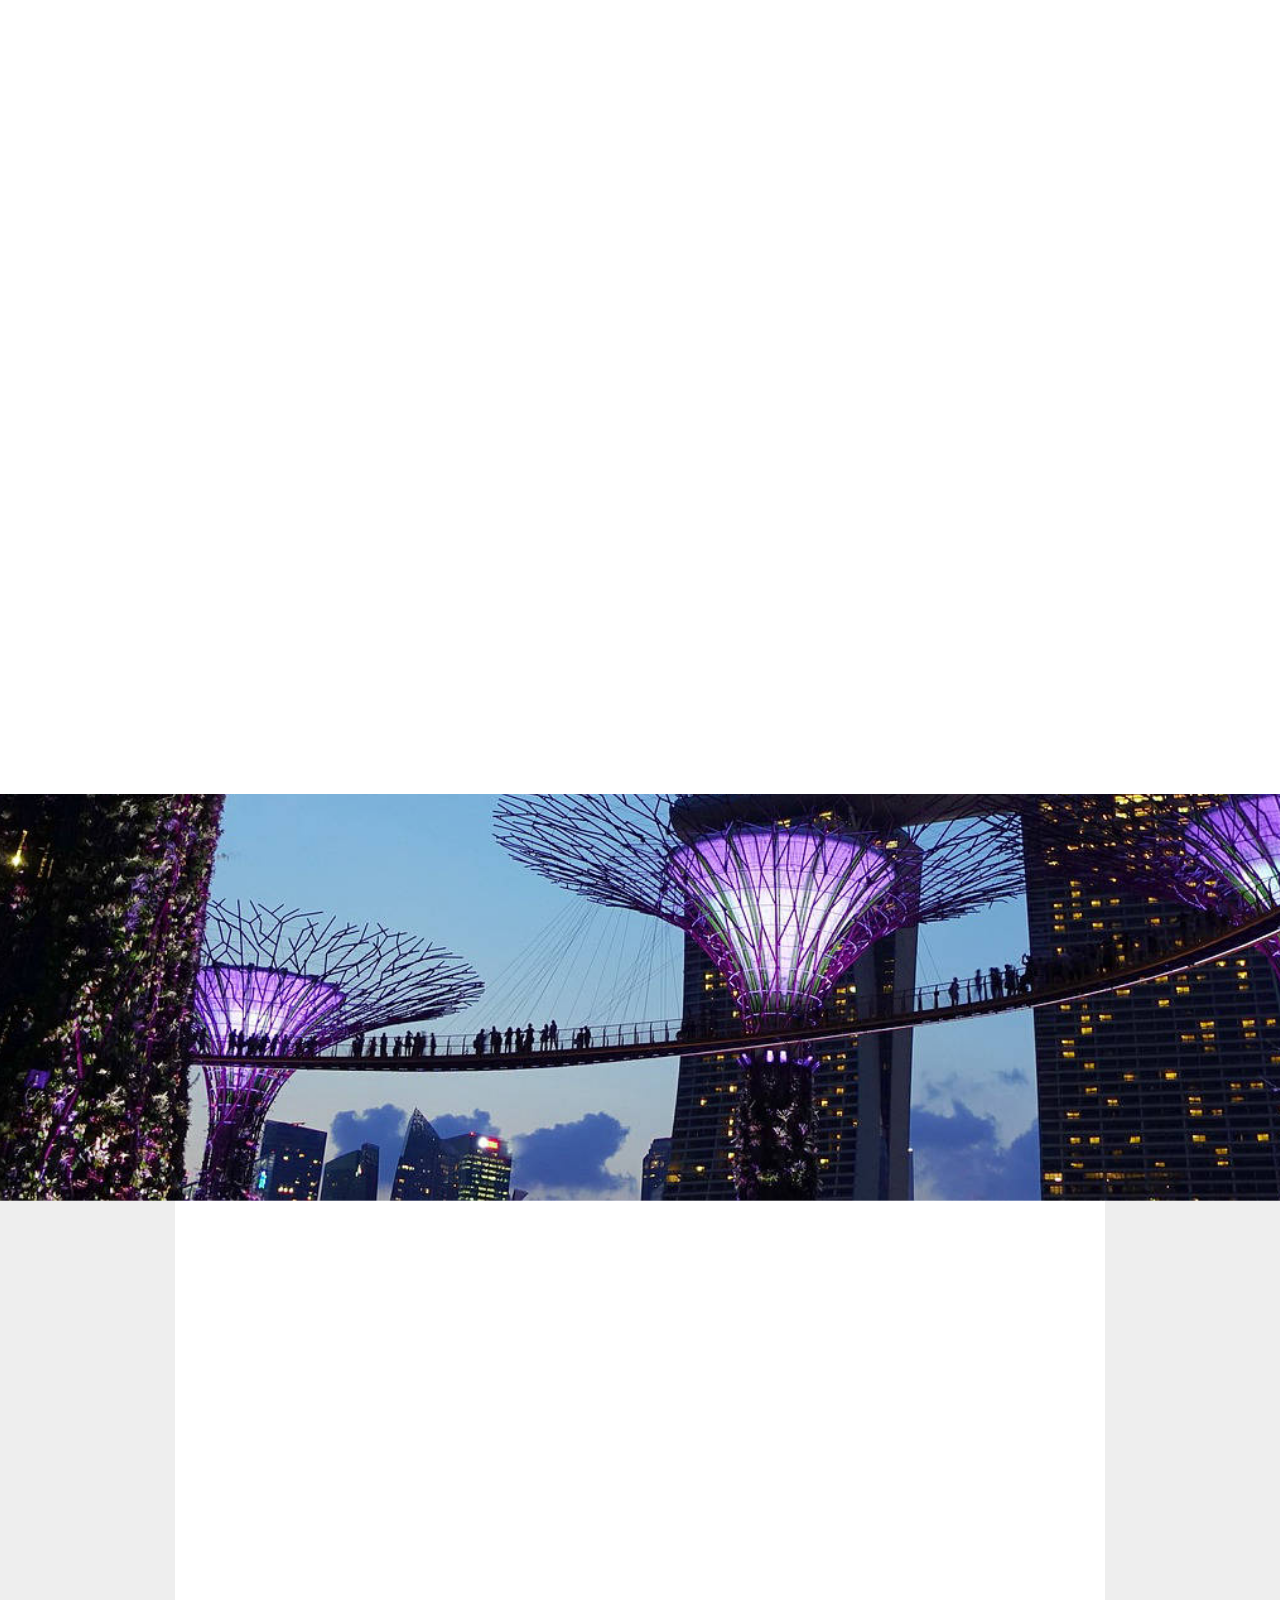
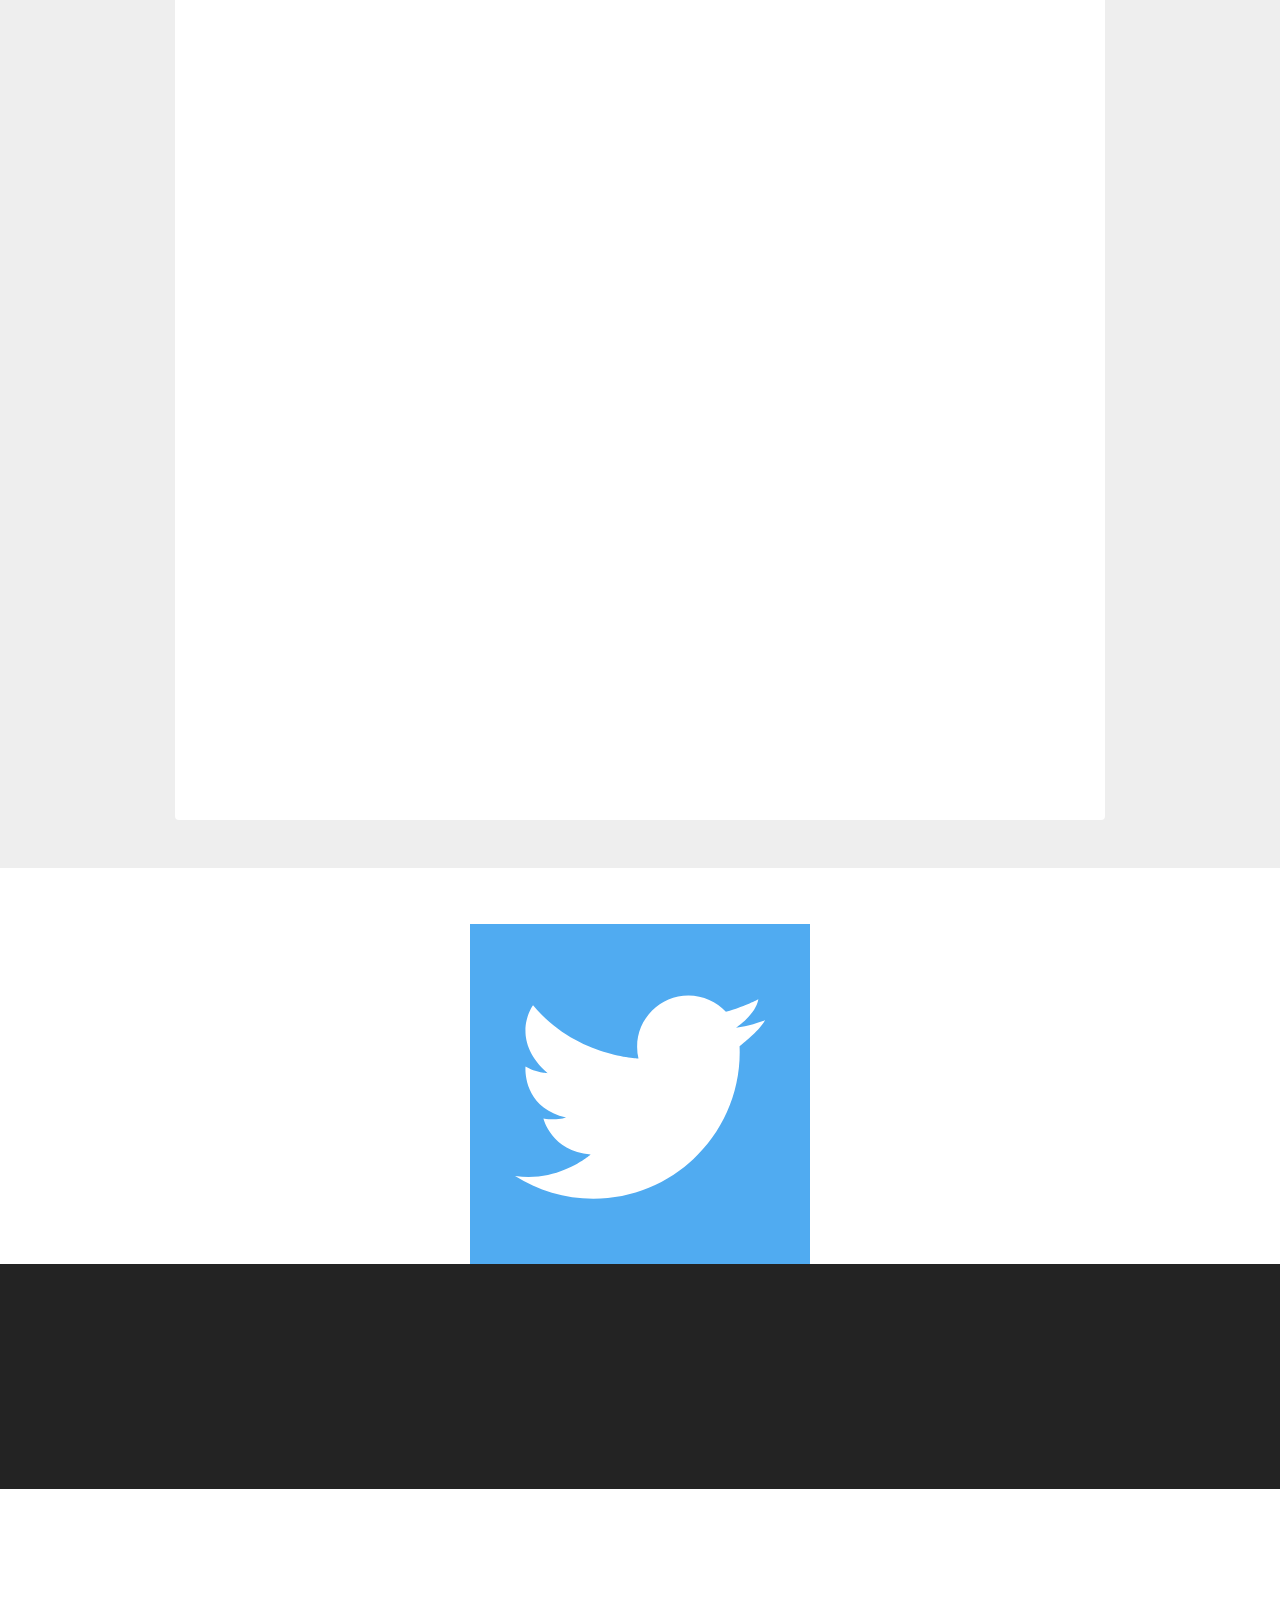
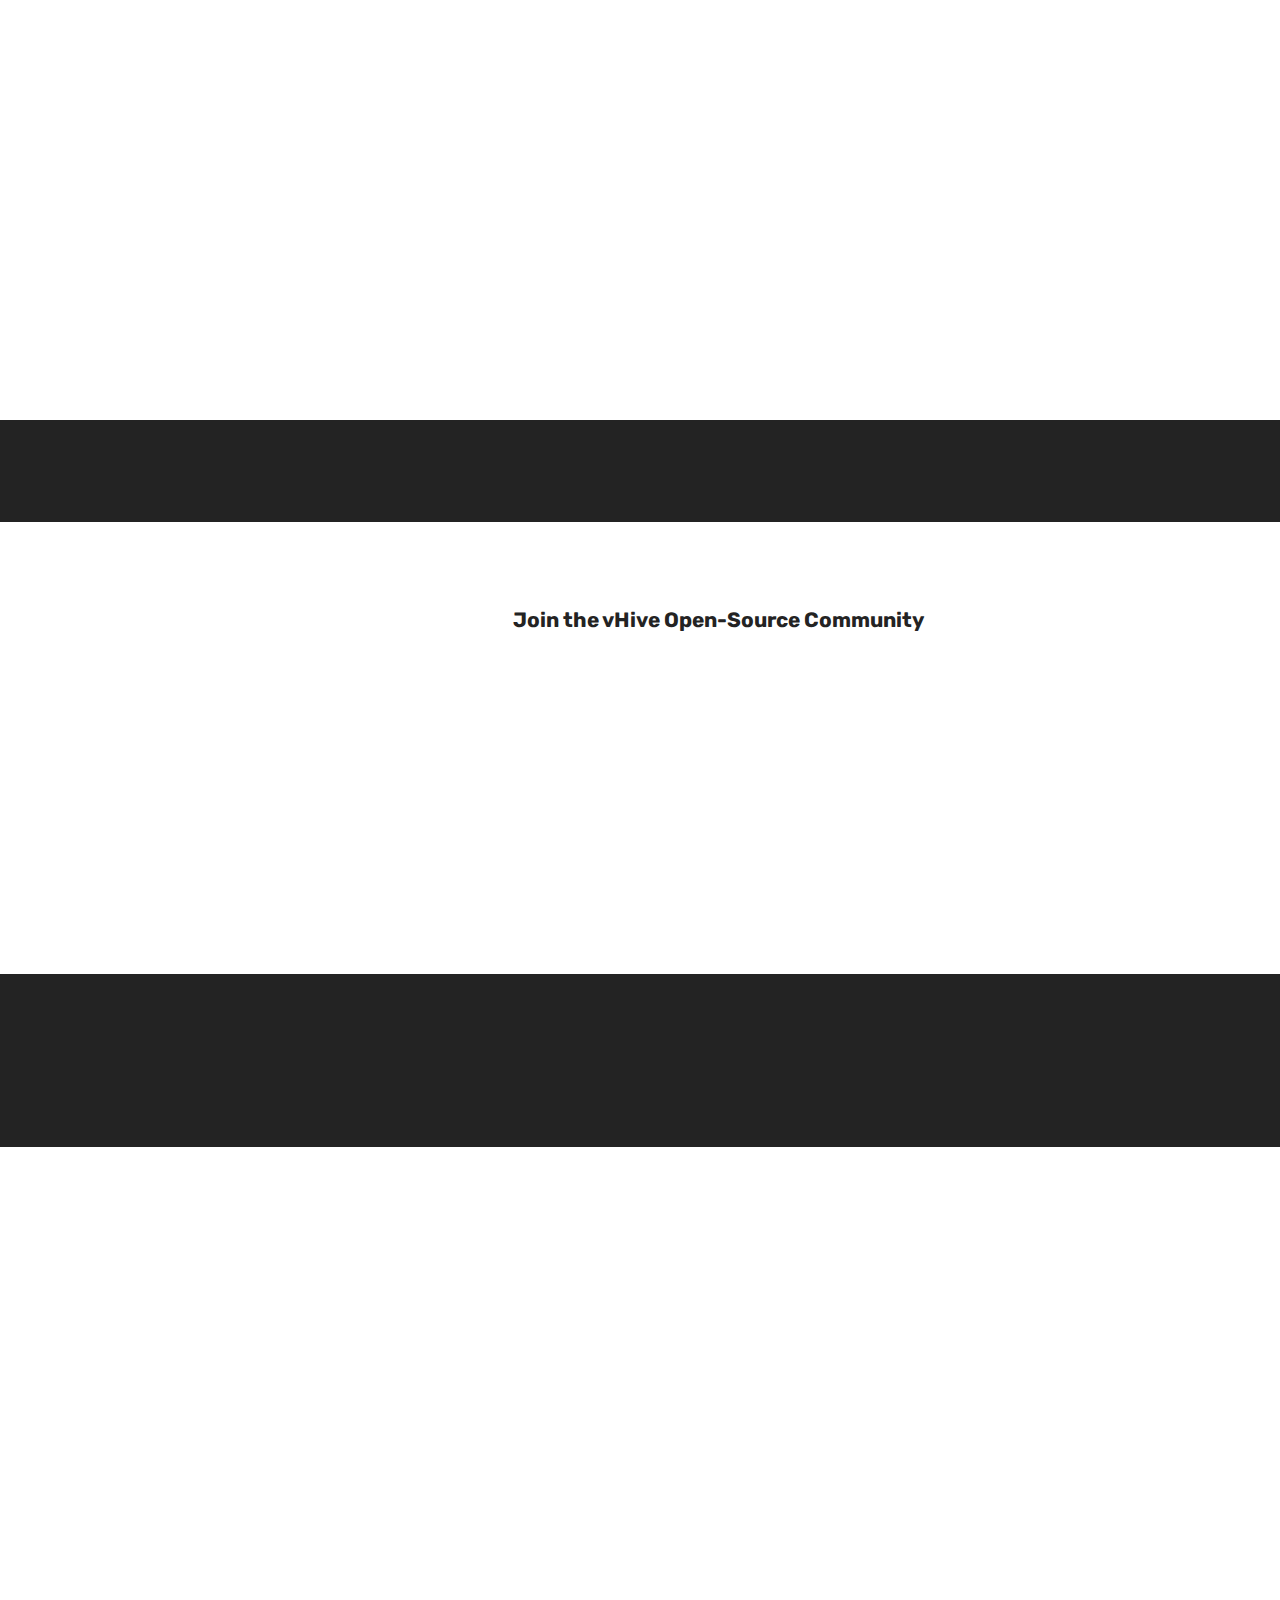
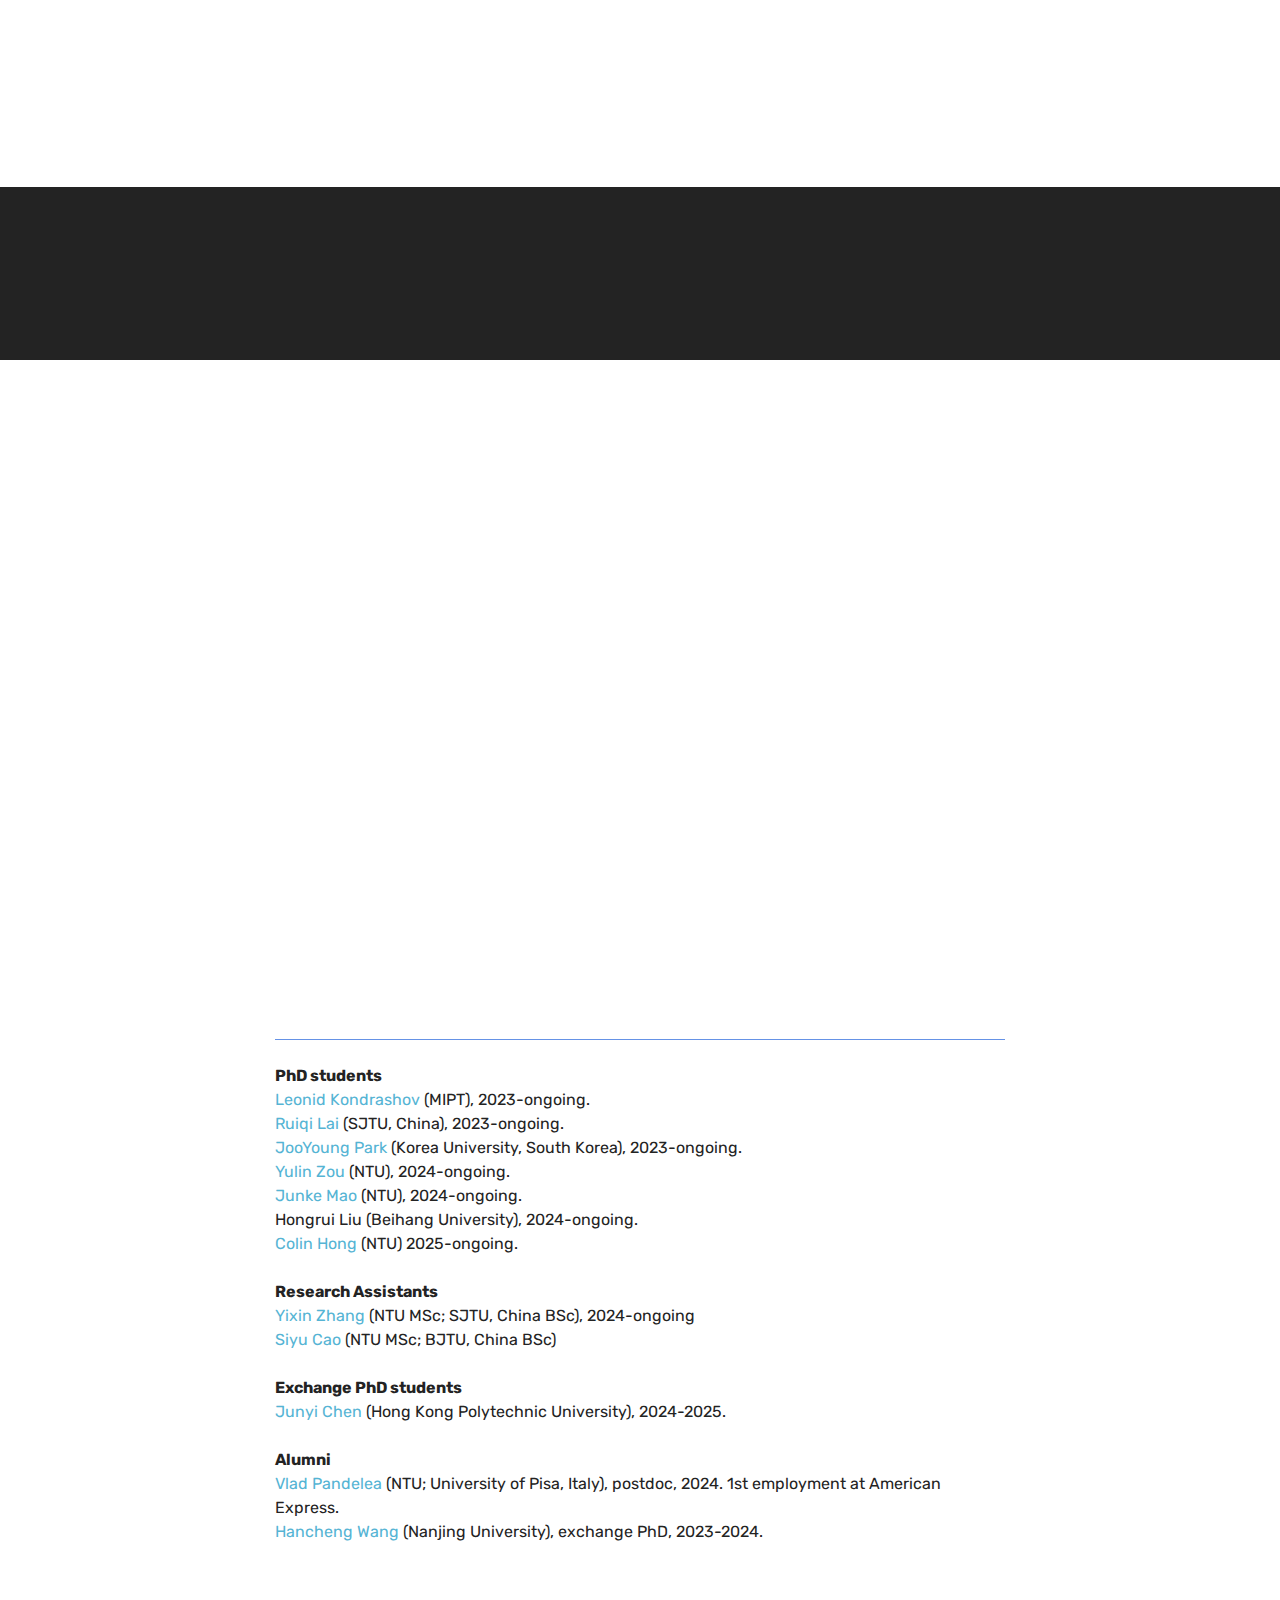
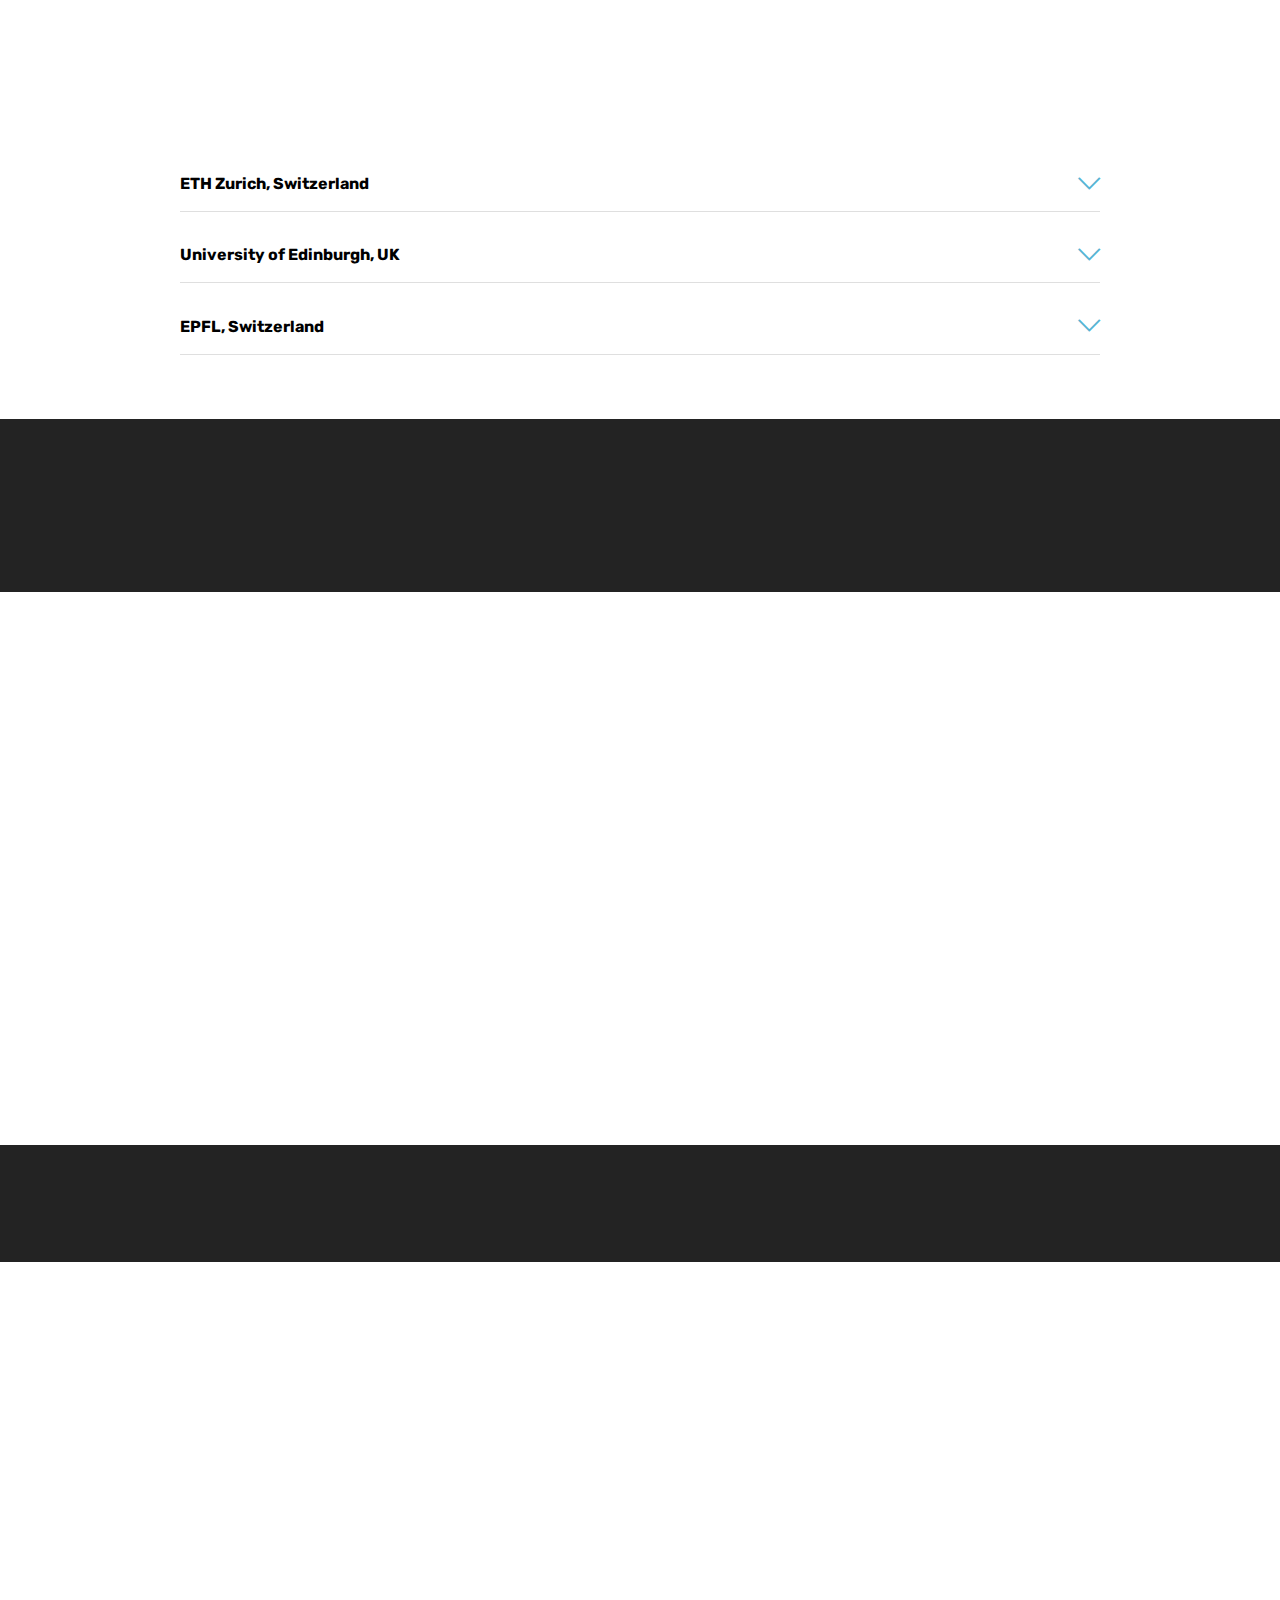
==== commit 1a78fc33: "up" ====
--- a/index.html
+++ b/index.html
@@ -377,7 +377,7 @@
                     <div id="tab1" class="tab-pane in active" role="tabpanel">
                         <div class="row">
                             <div class="col-md-12">
-                                <p class="mbr-text mbr-fonts-style display-7"><strong>PhD students</strong><br><a href="http://leokondrashov.github.io/" class="text-primary">Leonid Kondrashov</a> (MIPT), 2023-ongoing.<br><a href="https://lrq619.github.io/" class="text-primary">Ruiqi Lai</a> (SJTU, China), 2023-ongoing.<br><a href="https://www.linkedin.com/in/jooyoung-park-1a4369214/" class="text-primary">JooYoung Park</a> (Korea University, South Korea), 2023-ongoing.<br><a href="http://yulinzou.github.io/" class="text-primary">Yulin Zou</a> (NTU), 2024-ongoing.<br><a href="https://www.linkedin.com/in/junke-mao-8a8054185/?originalSubdomain=sg" class="text-primary">Junke Mao</a> (NTU), 2024-ongoing.<br>Hongrui Liu (Beihang University), 2024-ongoing.<br><a href="https://www.linkedin.com/in/colinhong/?originalSubdomain=sg" class="text-primary">Colin Hong</a> (NTU) 2025-ongoing.<br><br><strong>Research Assistants</strong><br>Yixin Zhang (NTU MSc; SJTU, China BSc), 2024-ongoing<br><a href="https://www.linkedin.com/in/siyu-cao-69aa531a8/?locale=en_US" class="text-primary">Siyu Cao</a>&nbsp;(NTU MSc; BJTU, China BSc)<br><br><strong>Exchange PhD students</strong><br><a href="https://jinyucn.github.io/" class="text-primary">Junyi Chen</a> (Hong Kong Polytechnic University), 2024-2025.&nbsp;<br><br><strong>Alumni</strong><br><a href="https://www.linkedin.com/in/vlad-pandelea-21799015b/?locale=en_US" class="text-primary">Vlad Pandelea</a> (NTU; University of Pisa, Italy), postdoc, 2024. 1st employment at American Express.<br><a href="https://wanghanchengchn.github.io/" class="text-primary">Hancheng Wang</a> (Nanjing University), exchange PhD, 2023-2024.<br></p>
+                                <p class="mbr-text mbr-fonts-style display-7"><strong>PhD students</strong><br><a href="http://leokondrashov.github.io/" class="text-primary">Leonid Kondrashov</a> (MIPT), 2023-ongoing.<br><a href="https://lrq619.github.io/" class="text-primary">Ruiqi Lai</a> (SJTU, China), 2023-ongoing.<br><a href="https://www.linkedin.com/in/jooyoung-park-1a4369214/" class="text-primary">JooYoung Park</a> (Korea University, South Korea), 2023-ongoing.<br><a href="http://yulinzou.github.io/" class="text-primary">Yulin Zou</a> (NTU), 2024-ongoing.<br><a href="https://www.linkedin.com/in/junke-mao-8a8054185/?originalSubdomain=sg" class="text-primary">Junke Mao</a> (NTU), 2024-ongoing.<br>Hongrui Liu (Beihang University), 2024-ongoing.<br><a href="https://www.linkedin.com/in/colinhong/?originalSubdomain=sg" class="text-primary">Colin Hong</a> (NTU) 2025-ongoing.<br><br><strong>Research Assistants</strong><br><a href="https://jasonzhang517.github.io/" class="text-primary">Yixin Zhang</a> (NTU MSc; SJTU, China BSc), 2024-ongoing<br><a href="https://www.linkedin.com/in/siyu-cao-69aa531a8/?locale=en_US" class="text-primary">Siyu Cao</a>&nbsp;(NTU MSc; BJTU, China BSc)<br><br><strong>Exchange PhD students</strong><br><a href="https://jinyucn.github.io/" class="text-primary">Junyi Chen</a> (Hong Kong Polytechnic University), 2024-2025.&nbsp;<br><br><strong>Alumni</strong><br><a href="https://www.linkedin.com/in/vlad-pandelea-21799015b/?locale=en_US" class="text-primary">Vlad Pandelea</a> (NTU; University of Pisa, Italy), postdoc, 2024. 1st employment at American Express.<br><a href="https://wanghanchengchn.github.io/" class="text-primary">Hancheng Wang</a> (Nanjing University), exchange PhD, 2023-2024.<br></p>
                             </div>
                         </div>
                     </div>
@@ -732,7 +732,7 @@
             </div>
         </div>
     </div>
-</section><section class="display-7" style="padding: 0;align-items: center;justify-content: center;flex-wrap: wrap;    align-content: center;display: flex;position: relative;height: 4rem;"><a href="https://mobiri.se/815048" style="flex: 1 1;height: 4rem;position: absolute;width: 100%;z-index: 1;"><img alt="" style="height: 4rem;" src="[data-uri]"></a><p style="margin: 0;text-align: center;" class="display-7">&#8204;</p><a style="z-index:1" href="https://mobirise.com/builder/no-code-website-builder.html">No Code Website Builder</a></section><script src="assets/popper/popper.min.js"></script>  <script src="assets/web/assets/jquery/jquery.min.js"></script>  <script src="assets/bootstrap/js/bootstrap.min.js"></script>  <script src="assets/tether/tether.min.js"></script>  <script src="assets/smoothscroll/smooth-scroll.js"></script>  <script src="assets/viewportchecker/jquery.viewportchecker.js"></script>  <script src="assets/dropdown/js/nav-dropdown.js"></script>  <script src="assets/dropdown/js/navbar-dropdown.js"></script>  <script src="assets/touchswipe/jquery.touch-swipe.min.js"></script>  <script src="assets/parallax/jarallax.min.js"></script>  <script src="https://platform.twitter.com/widgets.js"></script>  <script src="assets/reloader/script.js"></script>  <script src="assets/mbr-tabs/mbr-tabs.js"></script>  <script src="assets/mbr-switch-arrow/mbr-switch-arrow.js"></script>  <script src="assets/bootstrapcarouselswipe/bootstrap-carousel-swipe.js"></script>  <script src="assets/mbr-clients-slider/mbr-clients-slider.js"></script>  <script src="assets/theme/js/script.js"></script>  
+</section><section class="display-7" style="padding: 0;align-items: center;justify-content: center;flex-wrap: wrap;    align-content: center;display: flex;position: relative;height: 4rem;"><a href="https://mobiri.se/815048" style="flex: 1 1;height: 4rem;position: absolute;width: 100%;z-index: 1;"><img alt="" style="height: 4rem;" src="[data-uri]"></a><p style="margin: 0;text-align: center;" class="display-7">&#8204;</p><a style="z-index:1" href="https://mobirise.com/builder/ai-website-maker.html">Best AI Website Maker</a></section><script src="assets/popper/popper.min.js"></script>  <script src="assets/web/assets/jquery/jquery.min.js"></script>  <script src="assets/bootstrap/js/bootstrap.min.js"></script>  <script src="assets/tether/tether.min.js"></script>  <script src="assets/smoothscroll/smooth-scroll.js"></script>  <script src="assets/viewportchecker/jquery.viewportchecker.js"></script>  <script src="assets/dropdown/js/nav-dropdown.js"></script>  <script src="assets/dropdown/js/navbar-dropdown.js"></script>  <script src="assets/touchswipe/jquery.touch-swipe.min.js"></script>  <script src="assets/parallax/jarallax.min.js"></script>  <script src="https://platform.twitter.com/widgets.js"></script>  <script src="assets/reloader/script.js"></script>  <script src="assets/mbr-tabs/mbr-tabs.js"></script>  <script src="assets/mbr-switch-arrow/mbr-switch-arrow.js"></script>  <script src="assets/bootstrapcarouselswipe/bootstrap-carousel-swipe.js"></script>  <script src="assets/mbr-clients-slider/mbr-clients-slider.js"></script>  <script src="assets/theme/js/script.js"></script>  
   
   
  <div id="scrollToTop" class="scrollToTop mbr-arrow-up"><a style="text-align: center;"><i class="mbr-arrow-up-icon mbr-arrow-up-icon-cm cm-icon cm-icon-smallarrow-up"></i></a></div>
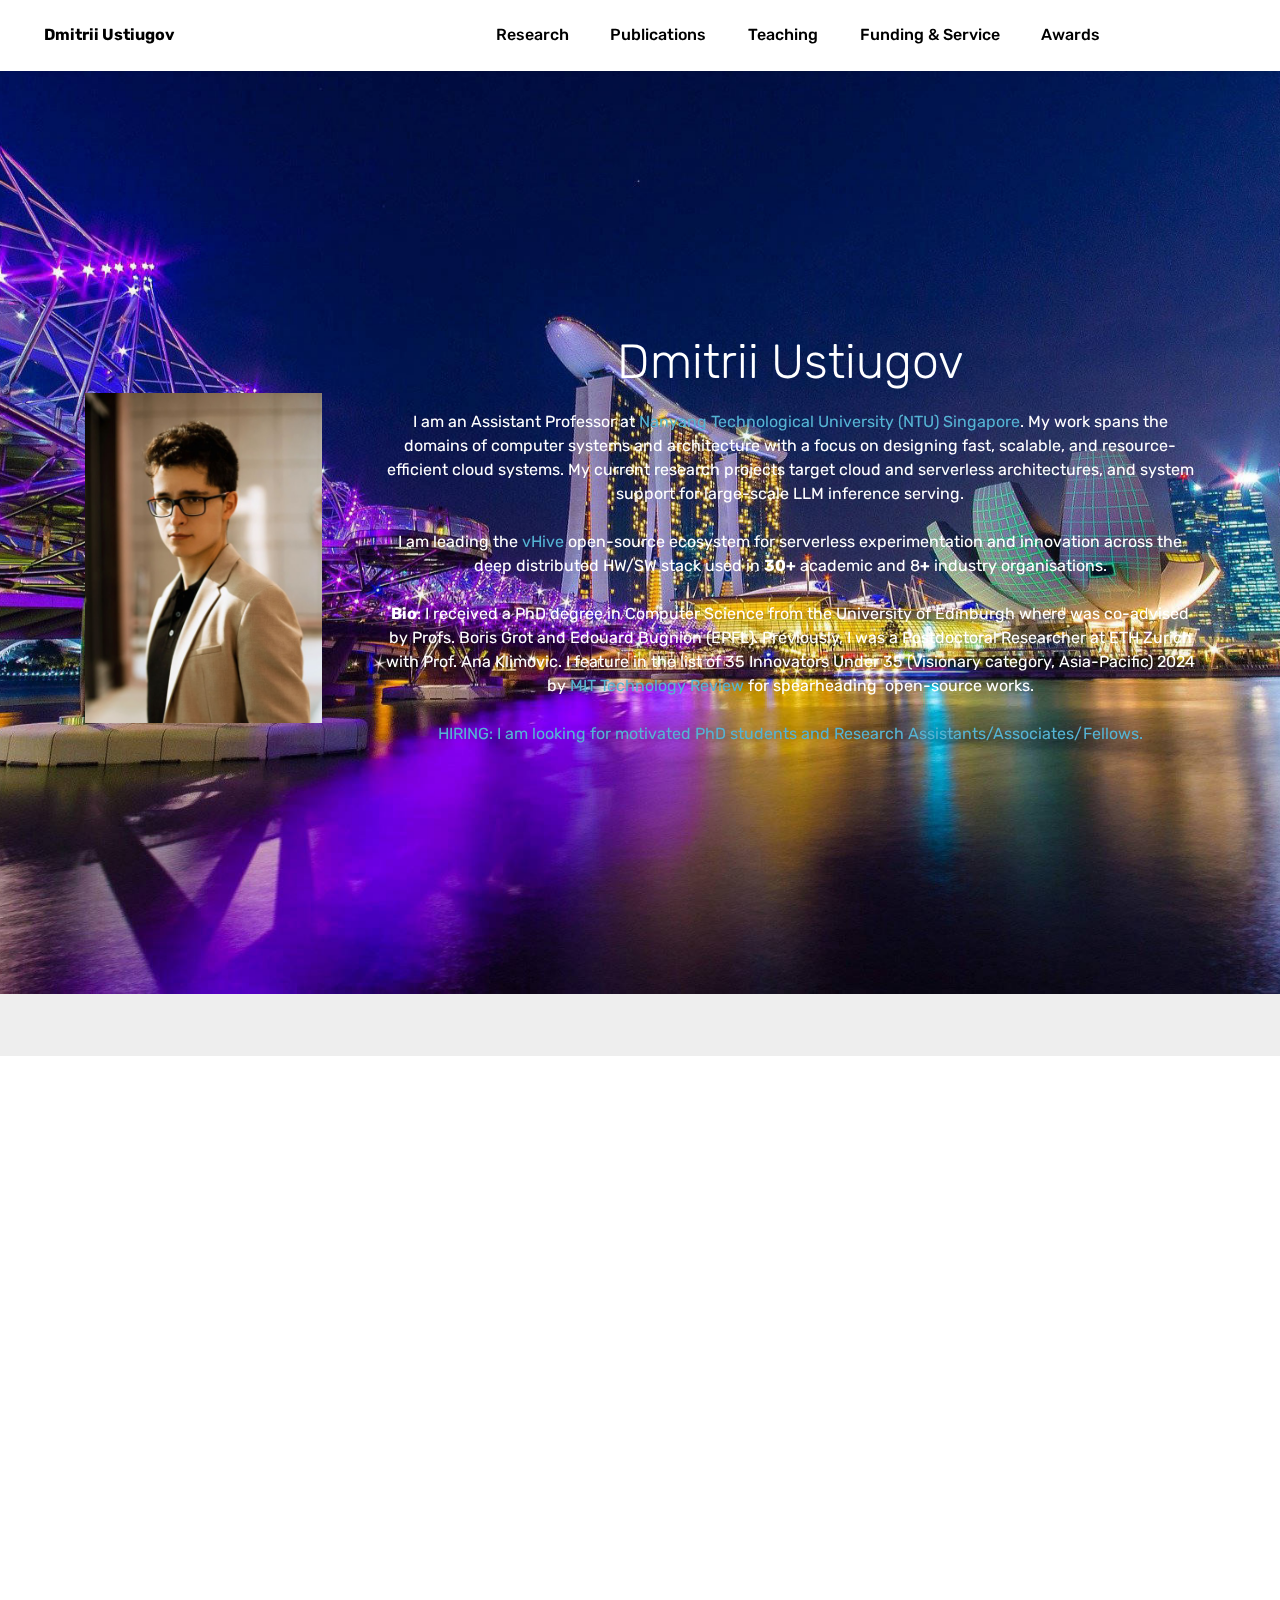
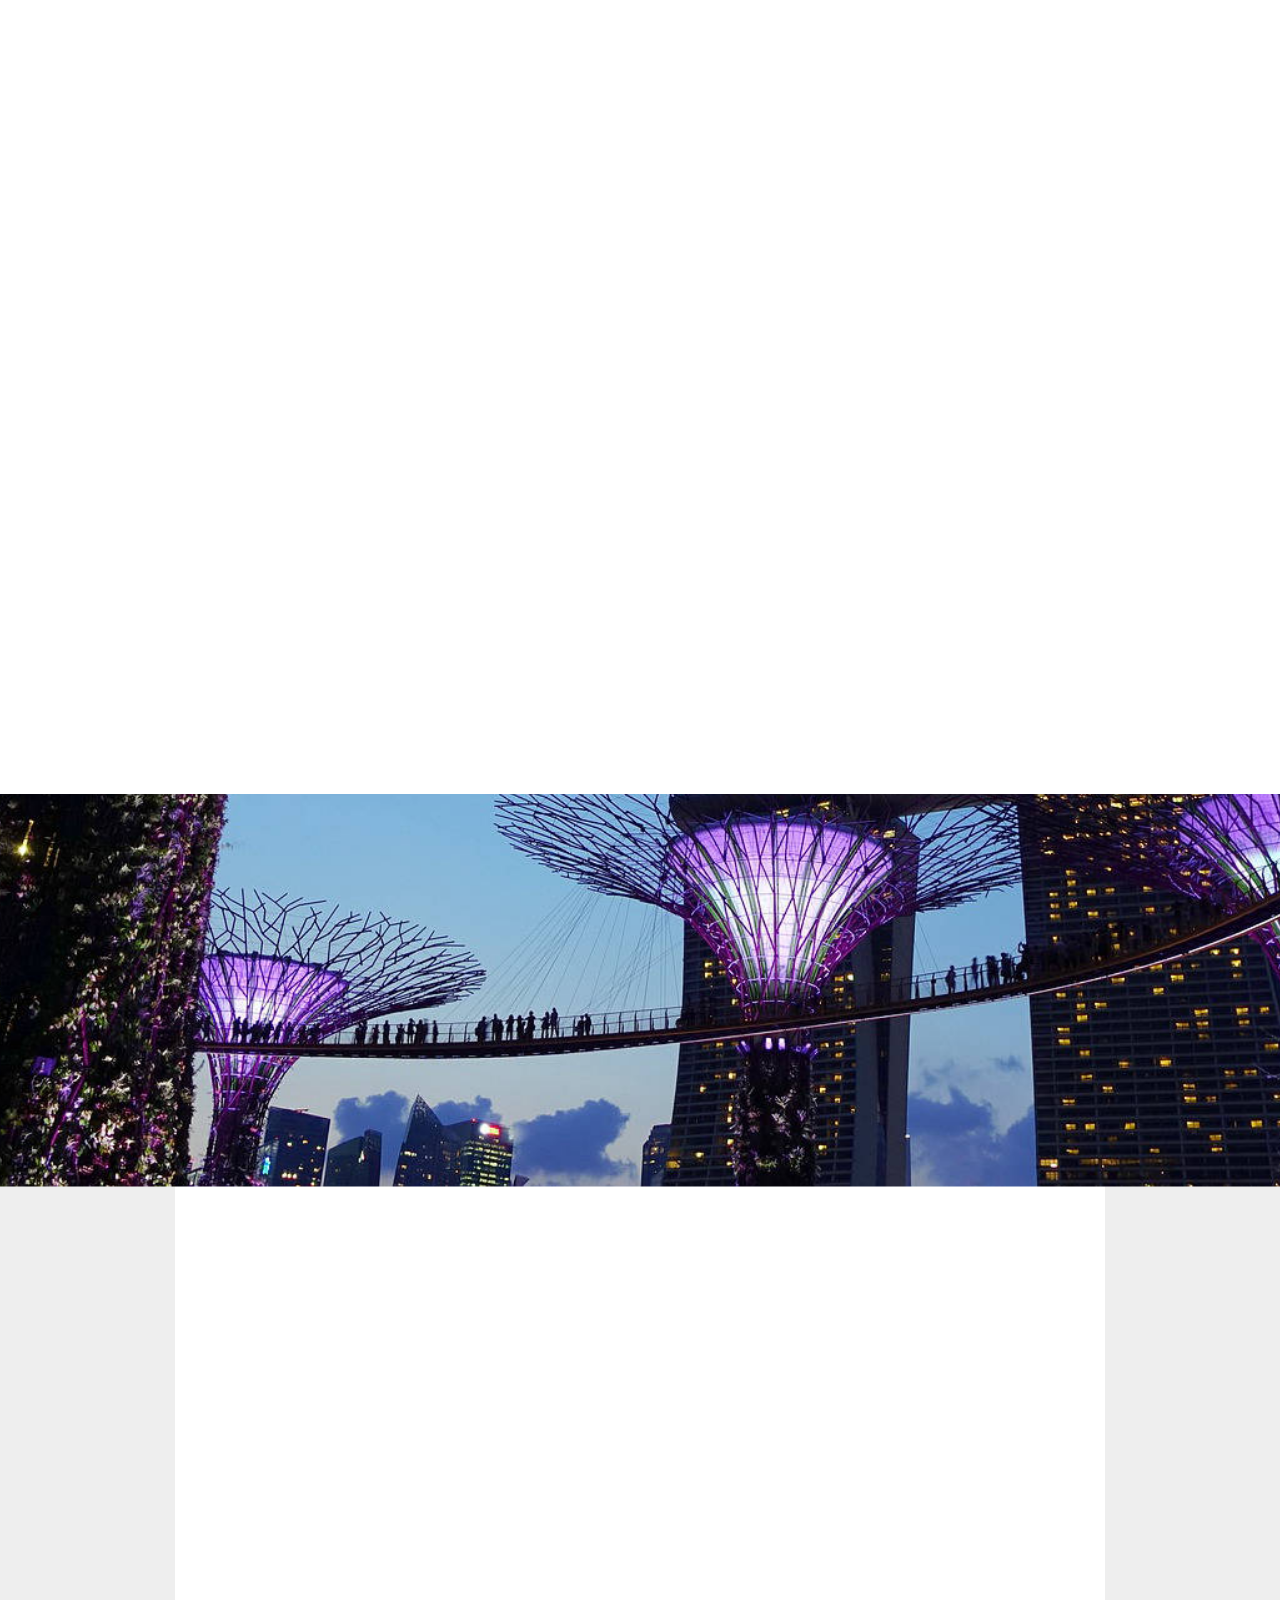
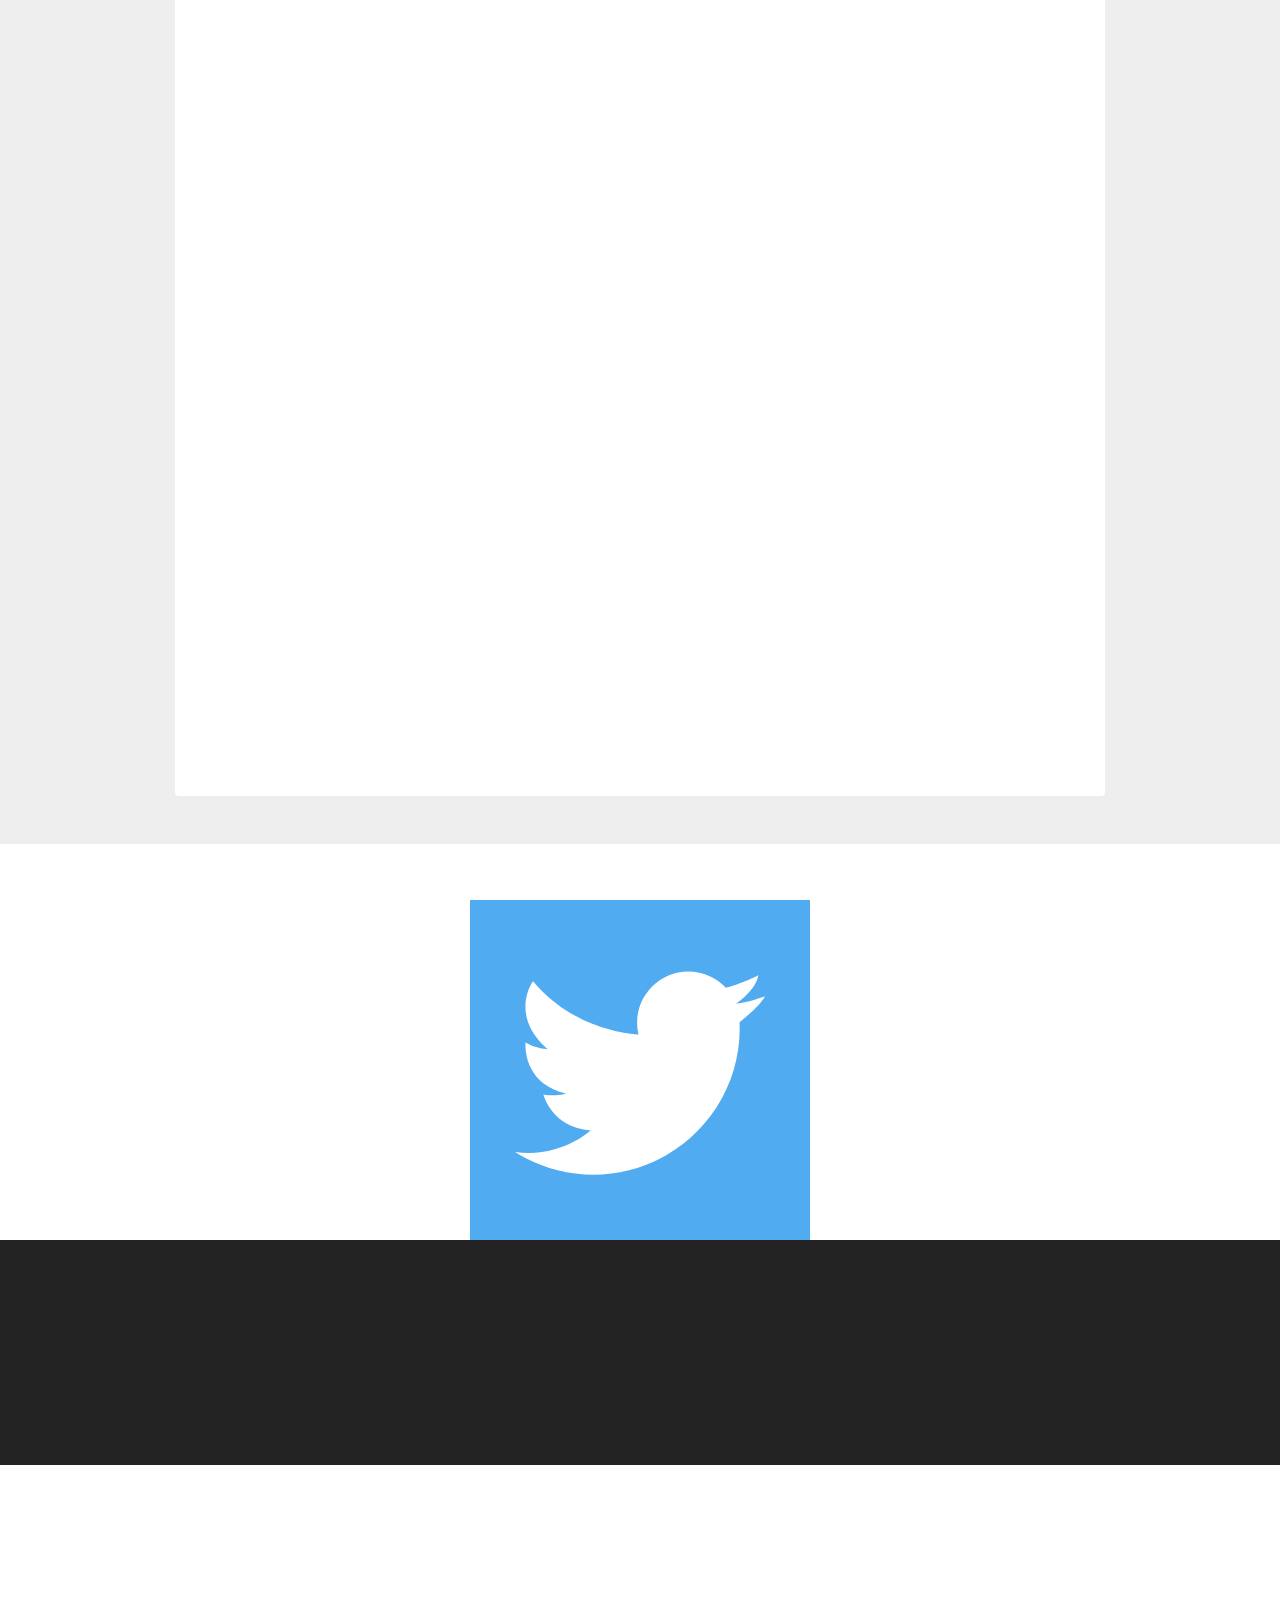
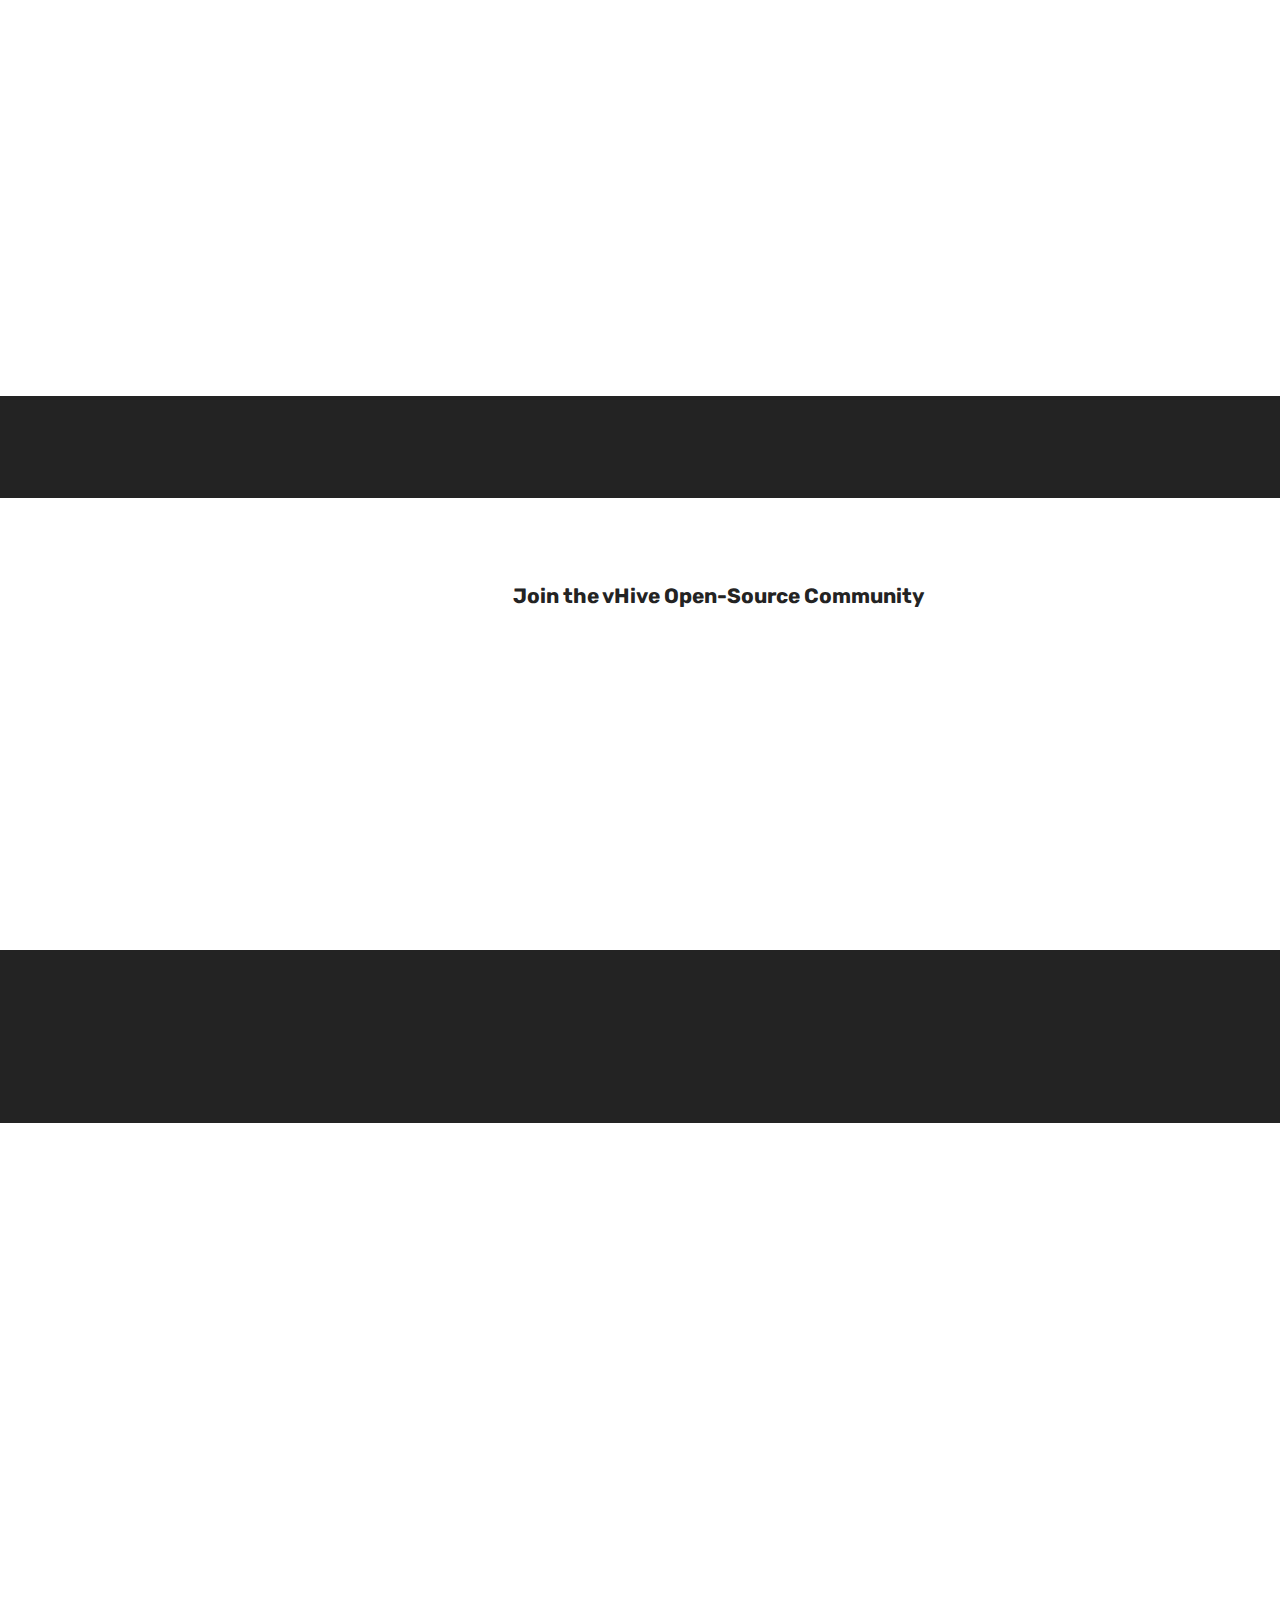
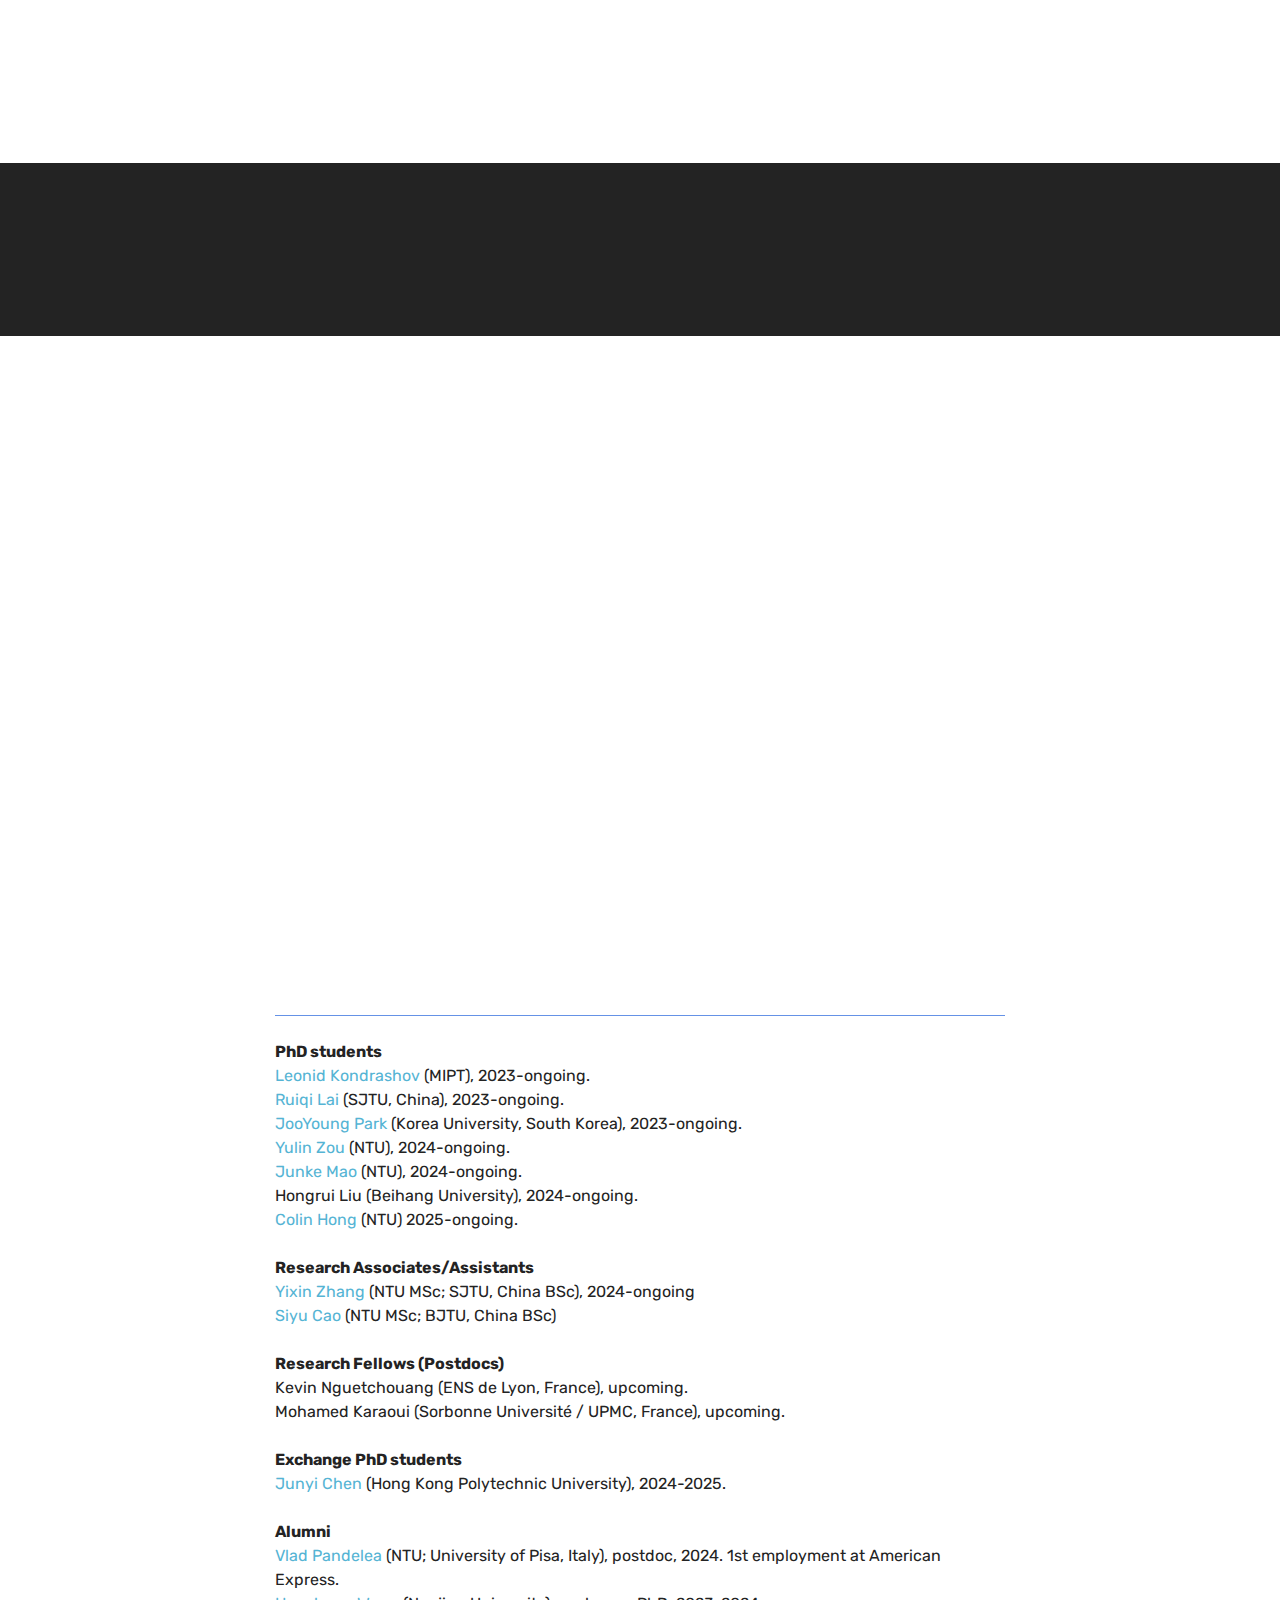
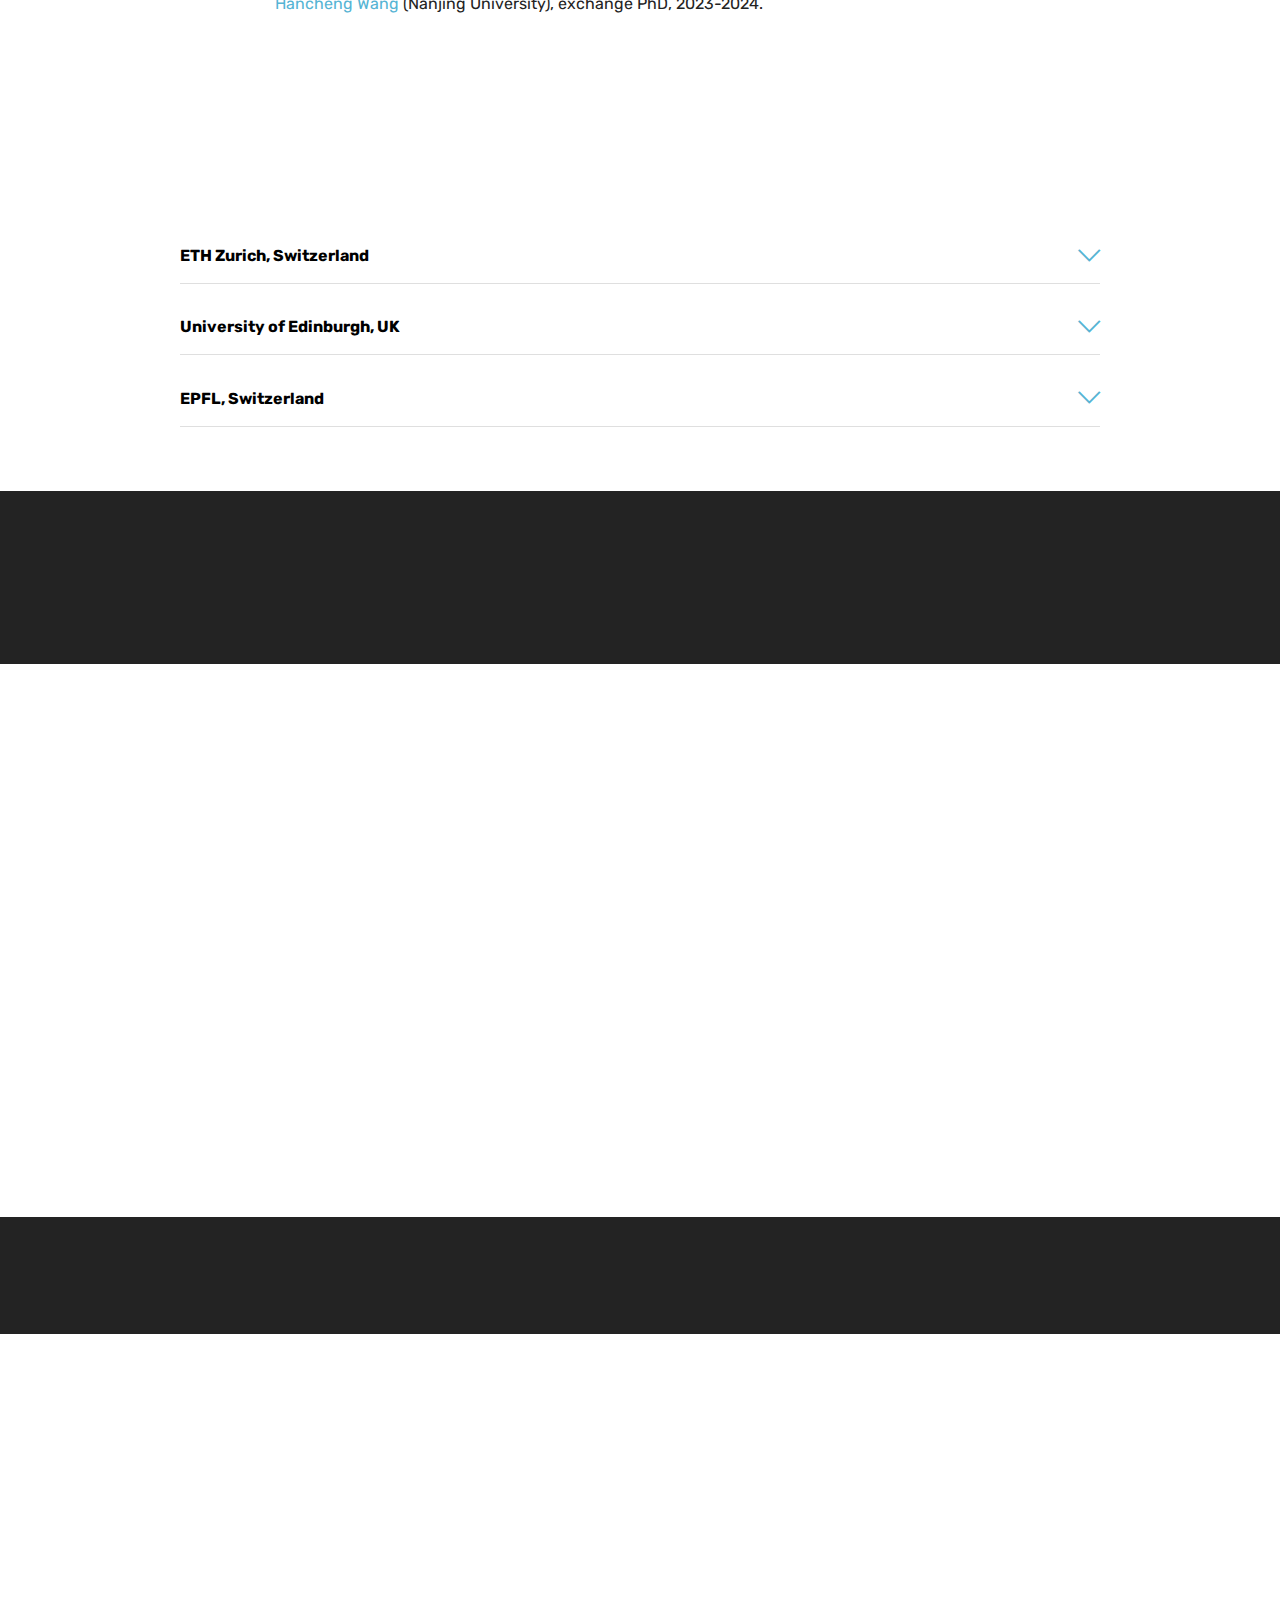
==== commit a69af4ed: "up" ====
--- a/index.html
+++ b/index.html
@@ -1,10 +1,10 @@
 <!DOCTYPE html>
 <html  >
 <head>
-  <!-- Site made with Mobirise Website Builder v5.9.6, https://mobirise.com -->
+  <!-- Site made with Mobirise Website Builder v5.9.18, https://mobirise.com -->
   <meta charset="UTF-8">
   <meta http-equiv="X-UA-Compatible" content="IE=edge">
-  <meta name="generator" content="Mobirise v5.9.6, mobirise.com">
+  <meta name="generator" content="Mobirise v5.9.18, mobirise.com">
   <meta name="viewport" content="width=device-width, initial-scale=1, minimum-scale=1">
   <link rel="shortcut icon" href="assets/images/logo4-95x92.png" type="image/x-icon">
   <meta name="description" content="Professional website of Dr. Dmitrii Ustiugov">
@@ -23,7 +23,7 @@
   <link rel="stylesheet" href="assets/theme/css/style.css">
   <link rel="preload" href="https://fonts.googleapis.com/css?family=Rubik:300,400,500,600,700,800,900,300i,400i,500i,600i,700i,800i,900i&display=swap" as="style" onload="this.onload=null;this.rel='stylesheet'">
   <noscript><link rel="stylesheet" href="https://fonts.googleapis.com/css?family=Rubik:300,400,500,600,700,800,900,300i,400i,500i,600i,700i,800i,900i&display=swap"></noscript>
-  <link rel="preload" as="style" href="assets/mobirise/css/mbr-additional.css"><link rel="stylesheet" href="assets/mobirise/css/mbr-additional.css" type="text/css">
+  <link rel="preload" as="style" href="assets/mobirise/css/mbr-additional.css?v=ee4eFS"><link rel="stylesheet" href="assets/mobirise/css/mbr-additional.css?v=ee4eFS" type="text/css">
 
   
   
@@ -94,7 +94,7 @@
                     Dmitrii Ustiugov</h1>
                 
                 <div class="mbr-section-text mbr-white pb-3 ">
-                    <p class="mbr-text mbr-fonts-style display-7">I am an Assistant Professor at&nbsp;<a href="https://www.ntu.edu.sg/" class="text-primary">Nanyang Technological University (NTU) Singapore</a>. My work spans the domains of computer systems and architecture with a focus on designing fast, scalable, and resource-efficient cloud systems. My current research projects target cloud and serverless architectures, and system support for large-scale LLM inference serving.<br> <br>I am leading the&nbsp;<a href="index.html#header16-1b" class="text-primary">vHive</a> open-source ecosystem for serverless experimentation and innovation across the deep distributed HW/SW stack used in <strong>30+</strong>&nbsp;academic and 8<strong>+</strong> industry organisations.<br><br><strong>Bio</strong>: I received a PhD degree in Computer Science from the University of Edinburgh where was co-advised by Profs. Boris Grot and Edouard Bugnion (EPFL). Previously, I was a Postdoctoral Researcher at ETH Zurich with Prof. Ana Klimovic. I feature in the list of 35 Innovators Under 35 (Visionary category, Asia-Pacific) 2024 by <a href="http://tr35.mittrasia.com/awards" class="text-primary">MIT Technology Review</a> for spearheading&nbsp; open-source works.<br><br><em><strong><a href="index.html#header12-1i" class="text-primary">HIRING: I am looking for motivated PhD students and Research Assistants/Associates. </a></strong></em><br><em><strong>News 2024: 2 open Research Fellow (postdoc) positions!&nbsp;</strong></em><br></p>
+                    <p class="mbr-text mbr-fonts-style display-7">I am an Assistant Professor at&nbsp;<a href="https://www.ntu.edu.sg/" class="text-primary">Nanyang Technological University (NTU) Singapore</a>. My work spans the domains of computer systems and architecture with a focus on designing fast, scalable, and resource-efficient cloud systems. My current research projects target cloud and serverless architectures, and system support for large-scale LLM inference serving.<br> <br>I am leading the&nbsp;<a href="index.html#header16-1b" class="text-primary">vHive</a> open-source ecosystem for serverless experimentation and innovation across the deep distributed HW/SW stack used in <strong>30+</strong>&nbsp;academic and 8<strong>+</strong> industry organisations.<br><br><strong>Bio</strong>: I received a PhD degree in Computer Science from the University of Edinburgh where was co-advised by Profs. Boris Grot and Edouard Bugnion (EPFL). Previously, I was a Postdoctoral Researcher at ETH Zurich with Prof. Ana Klimovic. I feature in the list of 35 Innovators Under 35 (Visionary category, Asia-Pacific) 2024 by <a href="http://tr35.mittrasia.com/awards" class="text-primary">MIT Technology Review</a> for spearheading&nbsp; open-source works.<br><br><em><strong><a href="index.html#header12-1i" class="text-primary">HIRING: I am looking for motivated PhD students and Research Assistants/Associates/Fellows.</a></strong></em><br></p>
                 </div>
                 
             </div>
@@ -145,7 +145,7 @@
                 <div class="card-wrapper">
                     <div class="card-box align-center">
                         <h1 class="card-title mbr-fonts-style mb-3 display-2"><strong>Interested in Cloud Systems Research?</strong></h1>
-                        <p class="mbr-text mbr-fonts-style display-7"><strong>Open Positions: PhD students (August 2025 intake), Research Associate/Assistants, and a Research Fellow (aka Postdoc)</strong><br>Do you love prototyping and hacking systems? Wonder what is under the hood of a modern cloud? Or just curious what the future of computing holds? I have a number of <strong>fully-funded</strong> PhD student positions for research in <strong>cloud/serverless/edge</strong> computing and <strong>systems for machine learning</strong>. <br><br><strong>Qualifications</strong><br>A strong applicant must have a MSc or BSc degree in computer science, electrical or computer engineering with a solid GPA. Background in programming, and systems programming in particular, as well as understanding of operating systems, networking, and/or computer architecture are key. Experience in research or working with open-source projects are desirable.<br><br><strong>Why Join NTU Singapore?</strong><br>NTU is a top international university ranked #9 in Computer Science, #15 overall in <a href="https://www.topuniversities.com/universities/nanyang-technological-university-singapore-ntu-singapore" class="text-primary">QS rankings</a>. Singapore is an excellent place for research, comfortable and safe environment for daily life, and a melting pot of the western and eastern cultures.<br><br><strong>PhD student and RA applications</strong>:<strong>&nbsp;</strong>Please send me an email attaching your<strong> CV</strong>.&nbsp;Prospective students should also send me the&nbsp;<strong>transcripts</strong> (including BSc), <strong>motivation letter</strong>, as well as a&nbsp;<strong>TOEFL</strong> (or IELTS) certificate. If you miss any documents (e.g., TOEFL) at the moment of contacting me, please elaborate on your plans to obtain them. Note, all these documents are mandatory, no exceptions are possible. Also, some applicants might need to obtain GRE (please contact me first).&nbsp;<em>Only shortlisted applicants will be notified.</em><br>Note for the PhD applicants from <strong>Mainland China</strong>, we seek primarily MSc degree holders (due to the funding reasons) but we will also consider strong BSc applicants.&nbsp;<br><br><strong>Postdoc/RF applications (we have 2 open positions!)</strong>: Please send me an email with a CV. Note that applicants must (co-)author at least one paper in the venues listed in <a href="http://csrankings.org" class="text-primary">csrankings.org</a>. <em>Only shortlisted applicants will be notified.</em><br><br><strong>Funding Opportunities for PhD Students </strong><br>(contact me before applying)<br><a href="https://www.ntu.edu.sg/admissions/graduate/financialmatters/scholarships/npgs" class="text-primary">Nanyang President's Graduate</a>&nbsp;for all<br><a href="https://www.a-star.edu.sg/Scholarships/for-graduate-studies/singapore-international-graduate-award-singa" class="text-primary">SINGA</a>&nbsp;for international students<br><a href="https://www.ntu.edu.sg/alibaba-ntu-jri" class="text-primary">Alibaba-NTU</a> for Singaporeans and PRs<br><a href="https://www.a-star.edu.sg/Scholarships/for-graduate-studies/a-star-graduate-scholarship-singapore" class="text-primary">A*STAR Graduate (AGS)</a> for Singaporeans and Singaporean Uni graduates<br><a href="https://aisingapore.org/research/phd-fellowship-programme/" class="text-primary">AISG PhD fellowship</a> for all<br><a href="https://www.a-star.edu.sg/Scholarships/for-graduate-studies/a-star-cis-scholarship" class="text-primary">A*STAR Computing and Information Science (ACIS)</a> for all<br><a href="http://cs.simtechntu.ntu.edu.sg/" class="text-primary">SIMTech-NTU</a> for all<br><a href="https://www.ntu.edu.sg/graduate-college/admissions" class="text-primary">Other NTU scholarships</a><br><br><strong>International PhD exchange scholarships&nbsp;<br></strong>(contact me before applying)<br><a href="https://www.a-star.edu.sg/Scholarships/for-graduate-studies/a-star-research-attachment-programme" class="text-primary">A*STAR Research Attachment Programme (ARAP)</a>&nbsp;for <strong>current</strong> international PhD students<br><br><strong>Funding Opportunities for PostDocs&nbsp;<br></strong>(contact me before applying)<br><a href="https://www.a-star.edu.sg/Scholarships/for-post-doctoral-studies" class="text-primary">A*STAR International fellowship</a> for Singaporeans<br><a href="https://www.ntu.edu.sg/research/research-careers/lee-kuan-yew-postdoctoral-fellowship-(lkypdf)" class="text-primary">Lee Kuan Yew Postdoctoral fellowship (LKYPDF)</a>&nbsp;for Singaporeans<a href="https://www.ntu.edu.sg/graduate-college/admissions" class="text-primary"><br></a><a href="https://www.ntu.edu.sg/research/research-careers/presidential-postdoctoral-fellowship-(ppf)" class="text-primary">NTU Presidential Postdoctoral Fellowship (PPF)</a> for all<br><a href="https://www.ntu.edu.sg/research/research-careers/research-assistant-professorship-(rap)" class="text-primary">NTU Research Assistant Professor (RAP)</a> for all<br><a href="https://euraxess.ec.europa.eu/worldwide/asean/news/get-ready-2023-msca-postdoctoral-fellowship-call" class="text-primary">Maria Curie (MSCA)</a> for EU and UK graduates (but not only)<br><a href="https://www.schmidtfutures.com/our-work/schmidt-ai-in-science-postdocs/" class="text-primary">Schmidt AI in Science</a> for all</p>
+                        <p class="mbr-text mbr-fonts-style display-7"><strong>Open Positions: PhD students (August 2025 intake), Research Associate/Assistants, and a Research Fellow (aka Postdoc)</strong><br>Do you love prototyping and hacking systems? Wonder what is under the hood of a modern cloud? Or just curious what the future of computing holds? I have a number of <strong>fully-funded</strong> PhD student positions for research in <strong>cloud/serverless/edge</strong> computing and <strong>systems for machine learning</strong>. <br><br><strong>Qualifications</strong><br>A strong applicant must have a MSc or BSc degree in computer science, electrical or computer engineering with a solid GPA. Background in programming, and systems programming in particular, as well as understanding of operating systems, networking, and/or computer architecture are key. Experience in research or working with open-source projects are desirable.<br><br><strong>Why Join NTU Singapore?</strong><br>NTU is a top international university ranked #9 in Computer Science, #15 overall in <a href="https://www.topuniversities.com/universities/nanyang-technological-university-singapore-ntu-singapore" class="text-primary">QS rankings</a>. Singapore is an excellent place for research, comfortable and safe environment for daily life, and a melting pot of the western and eastern cultures.<br><br><strong>PhD student and RA applications</strong>:<strong>&nbsp;</strong>Please send me an email attaching your<strong> CV</strong>.&nbsp;Prospective students should also send me the&nbsp;<strong>transcripts</strong> (including BSc), <strong>motivation letter</strong>, as well as a&nbsp;<strong>TOEFL</strong> (or IELTS) certificate. If you miss any documents (e.g., TOEFL) at the moment of contacting me, please elaborate on your plans to obtain them. Note, all these documents are mandatory, no exceptions are possible. <em>Unfortunately, only shortlisted applicants will be notified.</em><br>Note for the PhD applicants from <strong>Mainland China</strong>, we seek primarily MSc degree holders (due to the funding reasons) but we will also consider strong BSc applicants.&nbsp;<br><br><strong>Postdoc/RF applications (we have an open position!)</strong>: Please send me an email with a CV. Note that applicants must (co-)author at least one paper in the venues listed in <a href="http://csrankings.org" class="text-primary">csrankings.org</a>.<em> Unfortunately, only shortlisted applicants will be notified.</em><br><br><strong>Funding Opportunities for PhD Students </strong><br>(contact me before applying)<br><a href="https://www.ntu.edu.sg/admissions/graduate/financialmatters/scholarships/npgs" class="text-primary">Nanyang President's Graduate</a>&nbsp;for all<br><a href="https://www.a-star.edu.sg/Scholarships/for-graduate-studies/singapore-international-graduate-award-singa" class="text-primary">SINGA</a>&nbsp;for international students<br><a href="https://www.ntu.edu.sg/alibaba-ntu-jri" class="text-primary">Alibaba-NTU</a> for Singaporeans and PRs<br><a href="https://www.a-star.edu.sg/Scholarships/for-graduate-studies/a-star-graduate-scholarship-singapore" class="text-primary">A*STAR Graduate (AGS)</a> for Singaporeans and Singaporean Uni graduates<br><a href="https://aisingapore.org/research/phd-fellowship-programme/" class="text-primary">AISG PhD fellowship</a> for all<br><a href="https://www.a-star.edu.sg/Scholarships/for-graduate-studies/a-star-cis-scholarship" class="text-primary">A*STAR Computing and Information Science (ACIS)</a> for all<br><a href="http://cs.simtechntu.ntu.edu.sg/" class="text-primary">SIMTech-NTU</a> for all<br><a href="https://www.ntu.edu.sg/graduate-college/admissions" class="text-primary">Other NTU scholarships</a><br><br><strong>International PhD exchange scholarships&nbsp;<br></strong>(contact me before applying)<br><a href="https://www.a-star.edu.sg/Scholarships/for-graduate-studies/a-star-research-attachment-programme" class="text-primary">A*STAR Research Attachment Programme (ARAP)</a>&nbsp;for <strong>current</strong> international PhD students<br><br><strong>Funding Opportunities for PostDocs&nbsp;<br></strong>(contact me before applying)<br><a href="https://www.a-star.edu.sg/Scholarships/for-post-doctoral-studies" class="text-primary">A*STAR International fellowship</a> for Singaporeans<br><a href="https://www.ntu.edu.sg/research/research-careers/lee-kuan-yew-postdoctoral-fellowship-(lkypdf)" class="text-primary">Lee Kuan Yew Postdoctoral fellowship (LKYPDF)</a>&nbsp;for Singaporeans<a href="https://www.ntu.edu.sg/graduate-college/admissions" class="text-primary"><br></a><a href="https://www.ntu.edu.sg/research/research-careers/presidential-postdoctoral-fellowship-(ppf)" class="text-primary">NTU Presidential Postdoctoral Fellowship (PPF)</a> for all<br><a href="https://www.ntu.edu.sg/research/research-careers/research-assistant-professorship-(rap)" class="text-primary">NTU Research Assistant Professor (RAP)</a> for all<br><a href="https://euraxess.ec.europa.eu/worldwide/asean/news/get-ready-2023-msca-postdoctoral-fellowship-call" class="text-primary">Maria Curie (MSCA)</a> for EU and UK graduates (but not only)<br><a href="https://www.schmidtfutures.com/our-work/schmidt-ai-in-science-postdocs/" class="text-primary">Schmidt AI in Science</a> for all</p>
                         <div class="mbr-section-btn mt-3"><a class="btn btn-secondary-outline display-4" href="mailto:dmitrii.ustiugov@ntu.edu.sg">Send an Email</a></div>
                     </div>
                 </div>
@@ -309,7 +309,7 @@
                     <ul>
                         <li><em>ServerlessLLM: Locality-Enhanced Serverless Inference for Large Language Models.&nbsp;</em><span style="font-size: 1rem;">Y. Fu, L. Xue, Y. Huang, A.-O. Brabete, <strong>D. Ustiugov</strong>, Y. Patel, L. Mai. <strong>OSDI'24</strong>.&nbsp;<br><a href="https://www.usenix.org/system/files/osdi24-fu.pdf" class="text-primary">PDF</a> <a href="https://github.com/ServerlessLLM/ServerlessLLM" class="text-primary">GitHub</a></span></li><li><em>Enabling In-Vitro Serverless Systems Research.</em> <strong>D. Ustiugov</strong>, D. Park, L. Cvetković, M. Djokic, H. Hè, B. Grot, A. Klimovic. <strong>WORDS@SOSP'23</strong><br><a href="assets/files/invitro-words2023.pdf" class="text-primary">PDF</a> <a href="https://github.com/vhive-serverless/invitro" class="text-primary">GitHub</a></li><li><em>Lukewarm Serverless Functions: Characterization and Optimization</em>. D. Schall, A. Margaritov,<strong> D. Ustiugov,</strong> A. Sandberg, B. Grot. <strong>ISCA'22<br>IEEE Micro Top Picks Honorable Mention<br><a href="assets/files/JUKEBOX_ISCA22.pdf" class="text-primary">PDF</a>&nbsp;<a href="https://github.com/vhive-serverless/vSwarm-u" class="text-primary">GitHub</a></strong></li>
                         <li><em>Analyzing Tail Latency in Serverless Clouds with STeLLAR.</em> <strong>D.Ustiugov</strong>, T.Amariucai, B.Grot. <strong>IISWC'21<br><a href="assets/files/STELLAR_ISWC21.pdf" class="text-primary">PDF</a>&nbsp;<a href="https://youtu.be/Y3YmZH931hQ" class="text-primary">Video</a>&nbsp;<a href="https://github.com/vhive-serverless/STeLLAR" class="text-primary">GitHub</a></strong></li>
-                        <li><em>Benchmarking, Analysis, and Optimization of Serverless Function Snapshots. </em><strong>D.Ustiugov</strong>, P.Petrov, M.Kogias, E.Bugnion, B.Grot. <strong>ASPLOS'21,</strong>&nbsp;<strong>Distinguished Artifact Award<br><a href="assets/files/REAP_ASPLOS21.pdf" class="text-primary">PDF</a>&nbsp;<a href="https://youtu.be/zfLd_MTGOA8" class="text-primary">Video</a>&nbsp;<a href="https://github.com/vhive-serverless/vhive" class="text-primary">GitHub</a></strong></li><li><em>PTEMagnet: Fine-Grained Physical Memory Reservation for Faster Page Walks in Public Clouds. </em>A.Margaritov, <strong>D.Ustiugov</strong>, A.Shahab, B.Grot. <strong>ASPLOS'21</strong><br><a href="assets/files/PTEMagnet_ASPLOS21.pdf" class="text-primary">PDF</a>&nbsp;<a href="https://youtu.be/iizktSB6_B0" class="text-primary">Video</a>&nbsp;<a href="https://github.com/ease-lab/PTEMagnet" class="text-primary">GitHub</a></li><li><em>Prefetched Address Translation.</em> A.Margaritov, <strong>D.Ustiugov</strong>, E.Bugnion, B.Grot. <strong>MICRO'19<br><a href="assets/files/ASAP_MICRO19.pdf" class="text-primary">PDF</a></strong></li>
+                        <li><em>Benchmarking, Analysis, and Optimization of Serverless Function Snapshots. </em><strong>D.Ustiugov</strong>, P.Petrov, M.Kogias, E.Bugnion, B.Grot. <strong>ASPLOS'21,</strong>&nbsp;<strong>Distinguished Artifact Award<br><a href="assets/files/REAP_ASPLOS21.pdf" class="text-primary">PDF</a>&nbsp;<a href="https://youtu.be/zfLd_MTGOA8" class="text-primary">Video</a>&nbsp;<a href="https://github.com/vhive-serverless/vhive" class="text-primary">GitHub</a></strong></li><li><em>PTEMagnet: Fine-Grained Physical Memory Reservation for Faster Page Walks in Public Clouds. </em>A.Margaritov, <strong>D.Ustiugov</strong>, A.Shahab, B.Grot. <strong>ASPLOS'21</strong><br><a href="assets/files/PTEMagnet_ASPLOS21.pdf" class="text-primary">PDF</a>&nbsp;<a href="https://youtu.be/iizktSB6_B0" class="text-primary">Video</a>&nbsp;<a href="https://github.com/ease-lab/PTEMagnet" class="text-primary">GitHub</a></li><li><em>Prefetched Address Translation.</em> A.Margaritov, <strong style="">D.Ustiugov</strong>, E.Bugnion, B.Grot. <strong>MICRO'19<br><a href="assets/files/ASAP_MICRO19.pdf" class="text-primary">PDF</a></strong></li>
                     </ul>
                 </div>
             </div>
@@ -377,21 +377,21 @@
                     <div id="tab1" class="tab-pane in active" role="tabpanel">
                         <div class="row">
                             <div class="col-md-12">
-                                <p class="mbr-text mbr-fonts-style display-7"><strong>PhD students</strong><br><a href="http://leokondrashov.github.io/" class="text-primary">Leonid Kondrashov</a> (MIPT), 2023-ongoing.<br><a href="https://lrq619.github.io/" class="text-primary">Ruiqi Lai</a> (SJTU, China), 2023-ongoing.<br><a href="https://www.linkedin.com/in/jooyoung-park-1a4369214/" class="text-primary">JooYoung Park</a> (Korea University, South Korea), 2023-ongoing.<br><a href="http://yulinzou.github.io/" class="text-primary">Yulin Zou</a> (NTU), 2024-ongoing.<br><a href="https://www.linkedin.com/in/junke-mao-8a8054185/?originalSubdomain=sg" class="text-primary">Junke Mao</a> (NTU), 2024-ongoing.<br>Hongrui Liu (Beihang University), 2024-ongoing.<br><a href="https://www.linkedin.com/in/colinhong/?originalSubdomain=sg" class="text-primary">Colin Hong</a> (NTU) 2025-ongoing.<br><br><strong>Research Assistants</strong><br><a href="https://jasonzhang517.github.io/" class="text-primary">Yixin Zhang</a> (NTU MSc; SJTU, China BSc), 2024-ongoing<br><a href="https://www.linkedin.com/in/siyu-cao-69aa531a8/?locale=en_US" class="text-primary">Siyu Cao</a>&nbsp;(NTU MSc; BJTU, China BSc)<br><br><strong>Exchange PhD students</strong><br><a href="https://jinyucn.github.io/" class="text-primary">Junyi Chen</a> (Hong Kong Polytechnic University), 2024-2025.&nbsp;<br><br><strong>Alumni</strong><br><a href="https://www.linkedin.com/in/vlad-pandelea-21799015b/?locale=en_US" class="text-primary">Vlad Pandelea</a> (NTU; University of Pisa, Italy), postdoc, 2024. 1st employment at American Express.<br><a href="https://wanghanchengchn.github.io/" class="text-primary">Hancheng Wang</a> (Nanjing University), exchange PhD, 2023-2024.<br></p>
+                                <p class="mbr-text mbr-fonts-style display-7"><strong>PhD students</strong><br><a href="http://leokondrashov.github.io/" class="text-primary">Leonid Kondrashov</a> (MIPT), 2023-ongoing.<br><a href="https://lrq619.github.io/" class="text-primary">Ruiqi Lai</a> (SJTU, China), 2023-ongoing.<br><a href="https://www.linkedin.com/in/jooyoung-park-1a4369214/" class="text-primary">JooYoung Park</a> (Korea University, South Korea), 2023-ongoing.<br><a href="http://yulinzou.github.io/" class="text-primary">Yulin Zou</a> (NTU), 2024-ongoing.<br><a href="https://www.linkedin.com/in/junke-mao-8a8054185/?originalSubdomain=sg" class="text-primary">Junke Mao</a> (NTU), 2024-ongoing.<br>Hongrui Liu (Beihang University), 2024-ongoing.<br><a href="https://www.linkedin.com/in/colinhong/?originalSubdomain=sg" class="text-primary">Colin Hong</a> (NTU) 2025-ongoing.<br><br><strong>Research Associates/Assistants</strong><br><a href="https://jasonzhang517.github.io/" class="text-primary">Yixin Zhang</a> (NTU MSc; SJTU, China BSc), 2024-ongoing<br><a href="https://www.linkedin.com/in/siyu-cao-69aa531a8/?locale=en_US" class="text-primary">Siyu Cao</a>&nbsp;(NTU MSc; BJTU, China BSc)<br><br><strong>Research Fellows (Postdocs)</strong><br>Kevin Nguetchouang (ENS de Lyon, France), upcoming.<br>Mohamed Karaoui (Sorbonne Université /&nbsp;UPMC, France), upcoming.<br><br><strong>Exchange PhD students</strong><br><a href="https://jinyucn.github.io/" class="text-primary">Junyi Chen</a> (Hong Kong Polytechnic University), 2024-2025.&nbsp;<br><br><strong>Alumni</strong><br><a href="https://www.linkedin.com/in/vlad-pandelea-21799015b/?locale=en_US" class="text-primary">Vlad Pandelea</a> (NTU; University of Pisa, Italy), postdoc, 2024. 1st employment at American Express.<br><a href="https://wanghanchengchn.github.io/" class="text-primary">Hancheng Wang</a> (Nanjing University), exchange PhD, 2023-2024.<br></p>
                             </div>
                         </div>
                     </div>
                     <div id="tab2" class="tab-pane" role="tabpanel">
                         <div class="row">
                             <div class="col-md-12">
-                                <p class="mbr-text mbr-fonts-style display-7"><strong>URECA</strong><br>Siyang Shao 2023-2024<br><br><strong>Final Year Projects (FYP)</strong><br><em>Batch 2024-2025<br></em>Aryan Sharma<br>Chaanan Anand Singh<br>Dhairya Rungta<br>Greg Lim<br>Ian Yeoh<br>Jia Xuan Koh<br>Kavita Sriram<br>Kavithran&nbsp;Ravisankar<br>Lenson Lim<br>Siyang Shao<br><br><em>Batch 2023-2024</em><br>Benjamin Chun<br>Colin Hong<br>Jason Chua<br>Min Kabar Kyaw<br>Lee Xuan Hua<br>Sokunthea Eang<br>Yan Kai Lim<br>Xingjian Li<br>Yi Pun Wong<br>Yi Shen Kwai</p>
+                                <p class="mbr-text mbr-fonts-style display-7"><strong>URECA</strong><br>Vidit Jain 2024-2025<br><br><strong>Final Year Projects (FYP)</strong><br><em>Batch 2024-2025<br></em>Aryan Sharma<br>Chaanan Anand Singh<br>Dhairya Rungta<br>Greg Lim<br>Ian Yeoh<br>Jia Xuan Koh<br>Joel Tan<br>Kavita Sriram<br>Kavithran&nbsp;Ravisankar<br>Lenson Lim<br>Siyang Shao (also URECA 2023-2024)<br><br><em>Batch 2023-2024</em><br>Benjamin Chun<br>Colin Hong<br>Jason Chua<br>Min Kabar Kyaw<br>Lee Xuan Hua<br>Sokunthea Eang<br>Yan Kai Lim<br>Xingjian Li<br>Yi Pun Wong<br>Yi Shen Kwai</p>
                             </div>
                         </div>
                     </div>
                     <div id="tab3" class="tab-pane" role="tabpanel">
                         <div class="row">
                             <div class="col-md-12">
-                                <p class="mbr-text mbr-fonts-style display-7">Aiza Maksutova (HSE), 2023-2024.<br>Dohyun Park (Korea University, South Korea), 2023.<br>Georgiy Lebedev (MIPT), 2023.<br>Haoyuan Ma (Zhejiang University, China), 2023.<br>Anshal Shukla (BITS Pilani, India), 2023.<br></p>
+                                <p class="mbr-text mbr-fonts-style display-7">Lakshitha&nbsp;Kakumani (IIT Madras), 2025.<br><br><strong>Alumni</strong><br>Aiza Maksutova (HSE), 2023-2024.<br>Dohyun Park (Korea University, South Korea), 2023.<br>Georgiy Lebedev (MIPT), 2023.<br>Haoyuan Ma (Zhejiang University, China), 2023.<br>Anshal Shukla (BITS Pilani, India), 2023.<br></p>
                             </div>
                         </div>
                     </div>
@@ -613,7 +613,7 @@
                 
                 <div class="mbr-text mbr-fonts-style display-7">
                     <ol>
-                        <li><strong>Sept. 2024</strong>: We have kicked off collaboration projects with <strong>AWS (UK)</strong>, <strong>Microsoft Azure (USA)</strong>, <strong>AMD (Singapore)</strong> to work on the large-scale serverless cloud and LLM inference serving systems.</li><li><strong>Singapore MoE Tier-2 grant </strong>(S$661k) for the project, called "Serverless Programming Model and Cloud Resource Virtualization Co-Design for High Performance and Efficiency".</li><li><strong>Arm</strong><span style="font-size: 1rem;"> generously provided 3-year fellowship at the University of Edinburgh, supporting our work on "Virtual Memory Software-Hardware Co-Design for Cloud Computing".</span><br></li><li><strong>Google</strong> generously provided one-year Faculty Award (2019) for "Neural Address Translation" project at University of Edinburgh based on the research proposal written together with Prof. Boris Grot and my colleague Artemiy Margaritov.</li><li><strong>Oracle Labs</strong> generously provided one-year (2018) gift funding for the joint "Disaggregated processors" project at EPFL based on the research proposal I wrote with the help of Prof. Alex Daglis and Prof. Babak Falsafi.</li>
+                        <li><strong>Sept. 2024</strong>: We have kicked off collaboration projects with <strong>AWS (UK)</strong>, <strong>Microsoft Azure (USA)</strong>, <strong>AMD (Singapore)</strong> to work on the large-scale serverless cloud and LLM inference serving systems.</li><li><strong>Singapore MoE Tier-2 grant </strong>(S$661k) for the project, called "Serverless Programming Model and Cloud Resource Virtualization Co-Design for High Performance and Efficiency".</li><li><strong style="font-size: 1rem;">Arm</strong><span style="font-size: 1rem;"> generously provided 3-year fellowship at the University of Edinburgh, supporting our work on "Virtual Memory Software-Hardware Co-Design for Cloud Computing".</span><br></li><li><strong>Google</strong> generously provided one-year Faculty Award (2019) for "Neural Address Translation" project at University of Edinburgh based on the research proposal written together with Prof. Boris Grot and my colleague Artemiy Margaritov.</li><li><strong>Oracle Labs</strong> generously provided one-year (2018) gift funding for the joint "Disaggregated processors" project at EPFL based on the research proposal I wrote with the help of Prof. Alex Daglis and Prof. Babak Falsafi.</li>
                     </ol>
                 </div>
             </div>
@@ -732,7 +732,7 @@
             </div>
         </div>
     </div>
-</section><section class="display-7" style="padding: 0;align-items: center;justify-content: center;flex-wrap: wrap;    align-content: center;display: flex;position: relative;height: 4rem;"><a href="https://mobiri.se/815048" style="flex: 1 1;height: 4rem;position: absolute;width: 100%;z-index: 1;"><img alt="" style="height: 4rem;" src="[data-uri]"></a><p style="margin: 0;text-align: center;" class="display-7">&#8204;</p><a style="z-index:1" href="https://mobirise.com/builder/ai-website-maker.html">Best AI Website Maker</a></section><script src="assets/popper/popper.min.js"></script>  <script src="assets/web/assets/jquery/jquery.min.js"></script>  <script src="assets/bootstrap/js/bootstrap.min.js"></script>  <script src="assets/tether/tether.min.js"></script>  <script src="assets/smoothscroll/smooth-scroll.js"></script>  <script src="assets/viewportchecker/jquery.viewportchecker.js"></script>  <script src="assets/dropdown/js/nav-dropdown.js"></script>  <script src="assets/dropdown/js/navbar-dropdown.js"></script>  <script src="assets/touchswipe/jquery.touch-swipe.min.js"></script>  <script src="assets/parallax/jarallax.min.js"></script>  <script src="https://platform.twitter.com/widgets.js"></script>  <script src="assets/reloader/script.js"></script>  <script src="assets/mbr-tabs/mbr-tabs.js"></script>  <script src="assets/mbr-switch-arrow/mbr-switch-arrow.js"></script>  <script src="assets/bootstrapcarouselswipe/bootstrap-carousel-swipe.js"></script>  <script src="assets/mbr-clients-slider/mbr-clients-slider.js"></script>  <script src="assets/theme/js/script.js"></script>  
+</section><section class="display-7" style="padding: 0;align-items: center;justify-content: center;flex-wrap: wrap;    align-content: center;display: flex;position: relative;height: 4rem;"><a href="https://mobiri.se/815048" style="flex: 1 1;height: 4rem;position: absolute;width: 100%;z-index: 1;"><img alt="" style="height: 4rem;" src="[data-uri]"></a><p style="margin: 0;text-align: center;" class="display-7">&#8204;</p><a style="z-index:1" href="https://mobirise.com/offline-website-builder.html">Offline Website Builder</a></section><script src="assets/popper/popper.min.js"></script>  <script src="assets/web/assets/jquery/jquery.min.js"></script>  <script src="assets/bootstrap/js/bootstrap.min.js"></script>  <script src="assets/tether/tether.min.js"></script>  <script src="assets/smoothscroll/smooth-scroll.js"></script>  <script src="assets/viewportchecker/jquery.viewportchecker.js"></script>  <script src="assets/dropdown/js/nav-dropdown.js"></script>  <script src="assets/dropdown/js/navbar-dropdown.js"></script>  <script src="assets/touchswipe/jquery.touch-swipe.min.js"></script>  <script src="assets/parallax/jarallax.min.js"></script>  <script src="https://platform.twitter.com/widgets.js"></script>  <script src="assets/reloader/script.js"></script>  <script src="assets/mbr-tabs/mbr-tabs.js"></script>  <script src="assets/mbr-switch-arrow/mbr-switch-arrow.js"></script>  <script src="assets/bootstrapcarouselswipe/bootstrap-carousel-swipe.js"></script>  <script src="assets/mbr-clients-slider/mbr-clients-slider.js"></script>  <script src="assets/theme/js/script.js"></script>  
   
   
  <div id="scrollToTop" class="scrollToTop mbr-arrow-up"><a style="text-align: center;"><i class="mbr-arrow-up-icon mbr-arrow-up-icon-cm cm-icon cm-icon-smallarrow-up"></i></a></div>
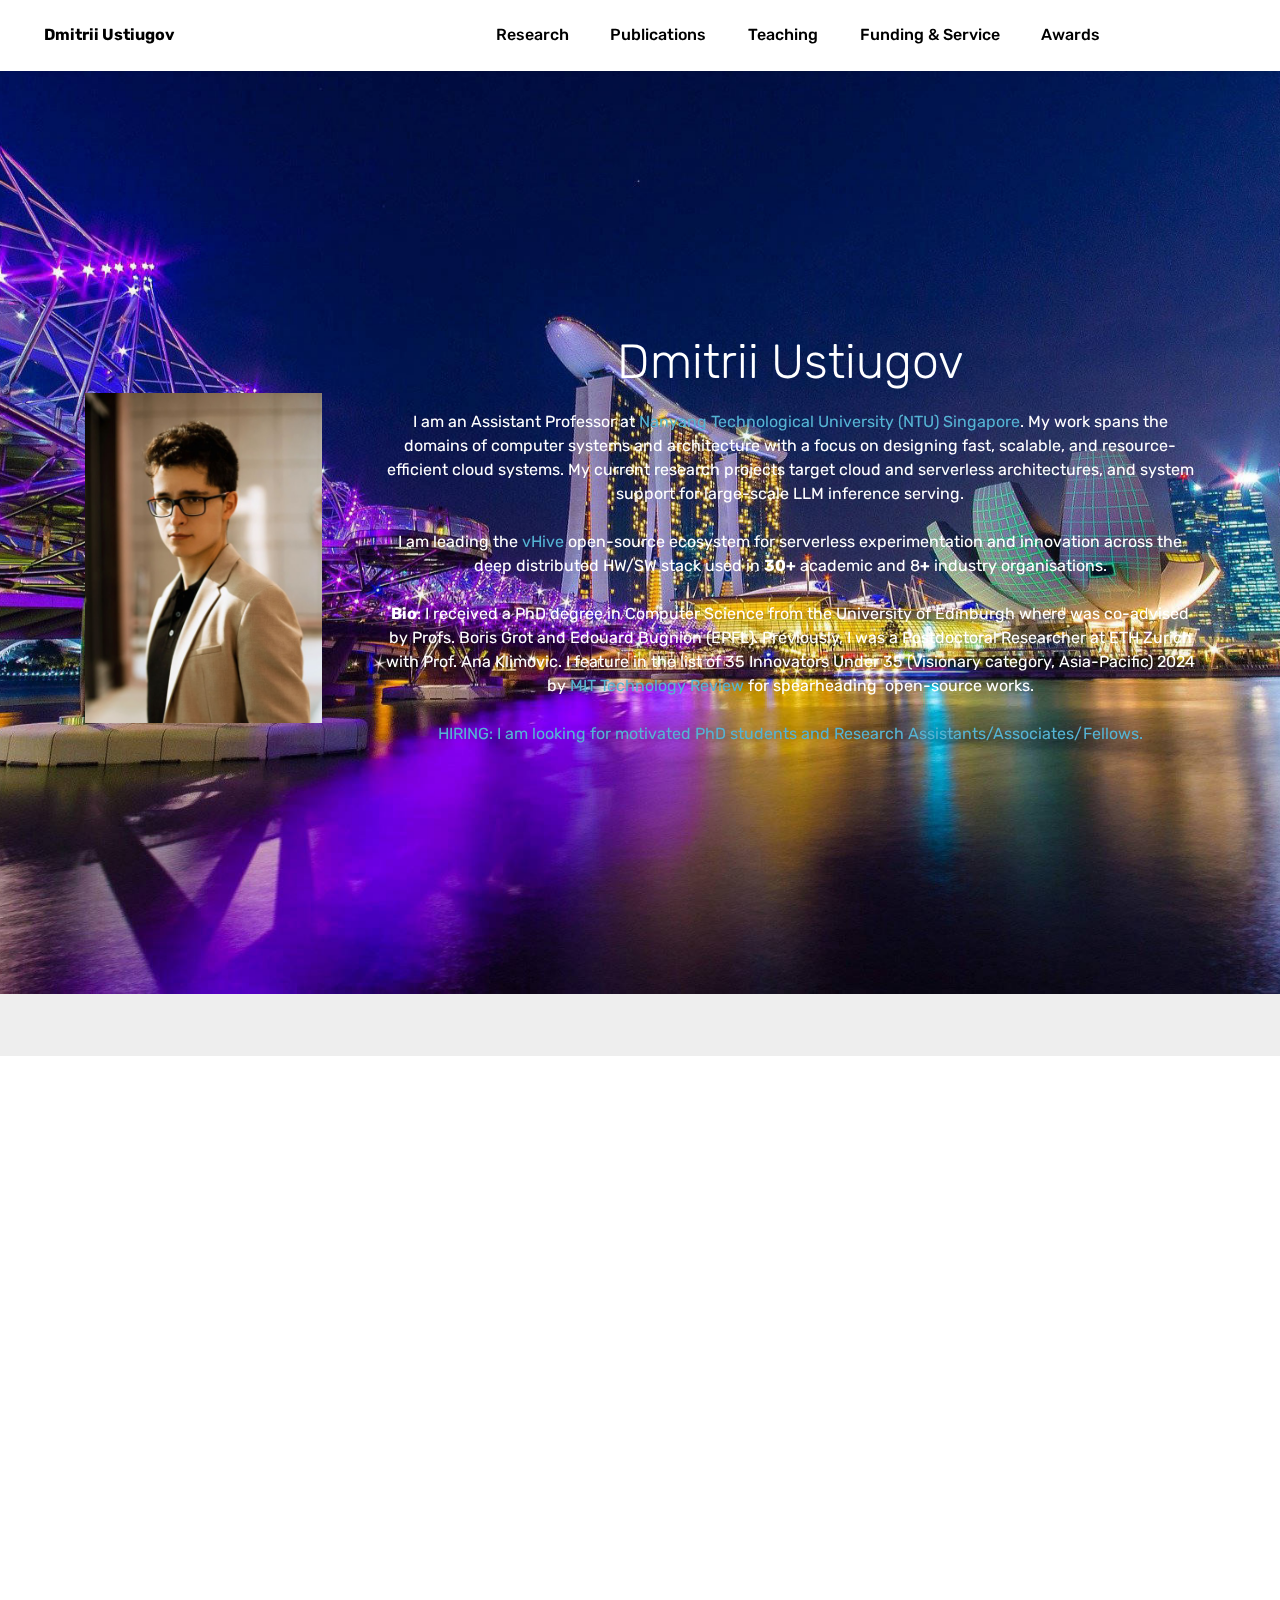
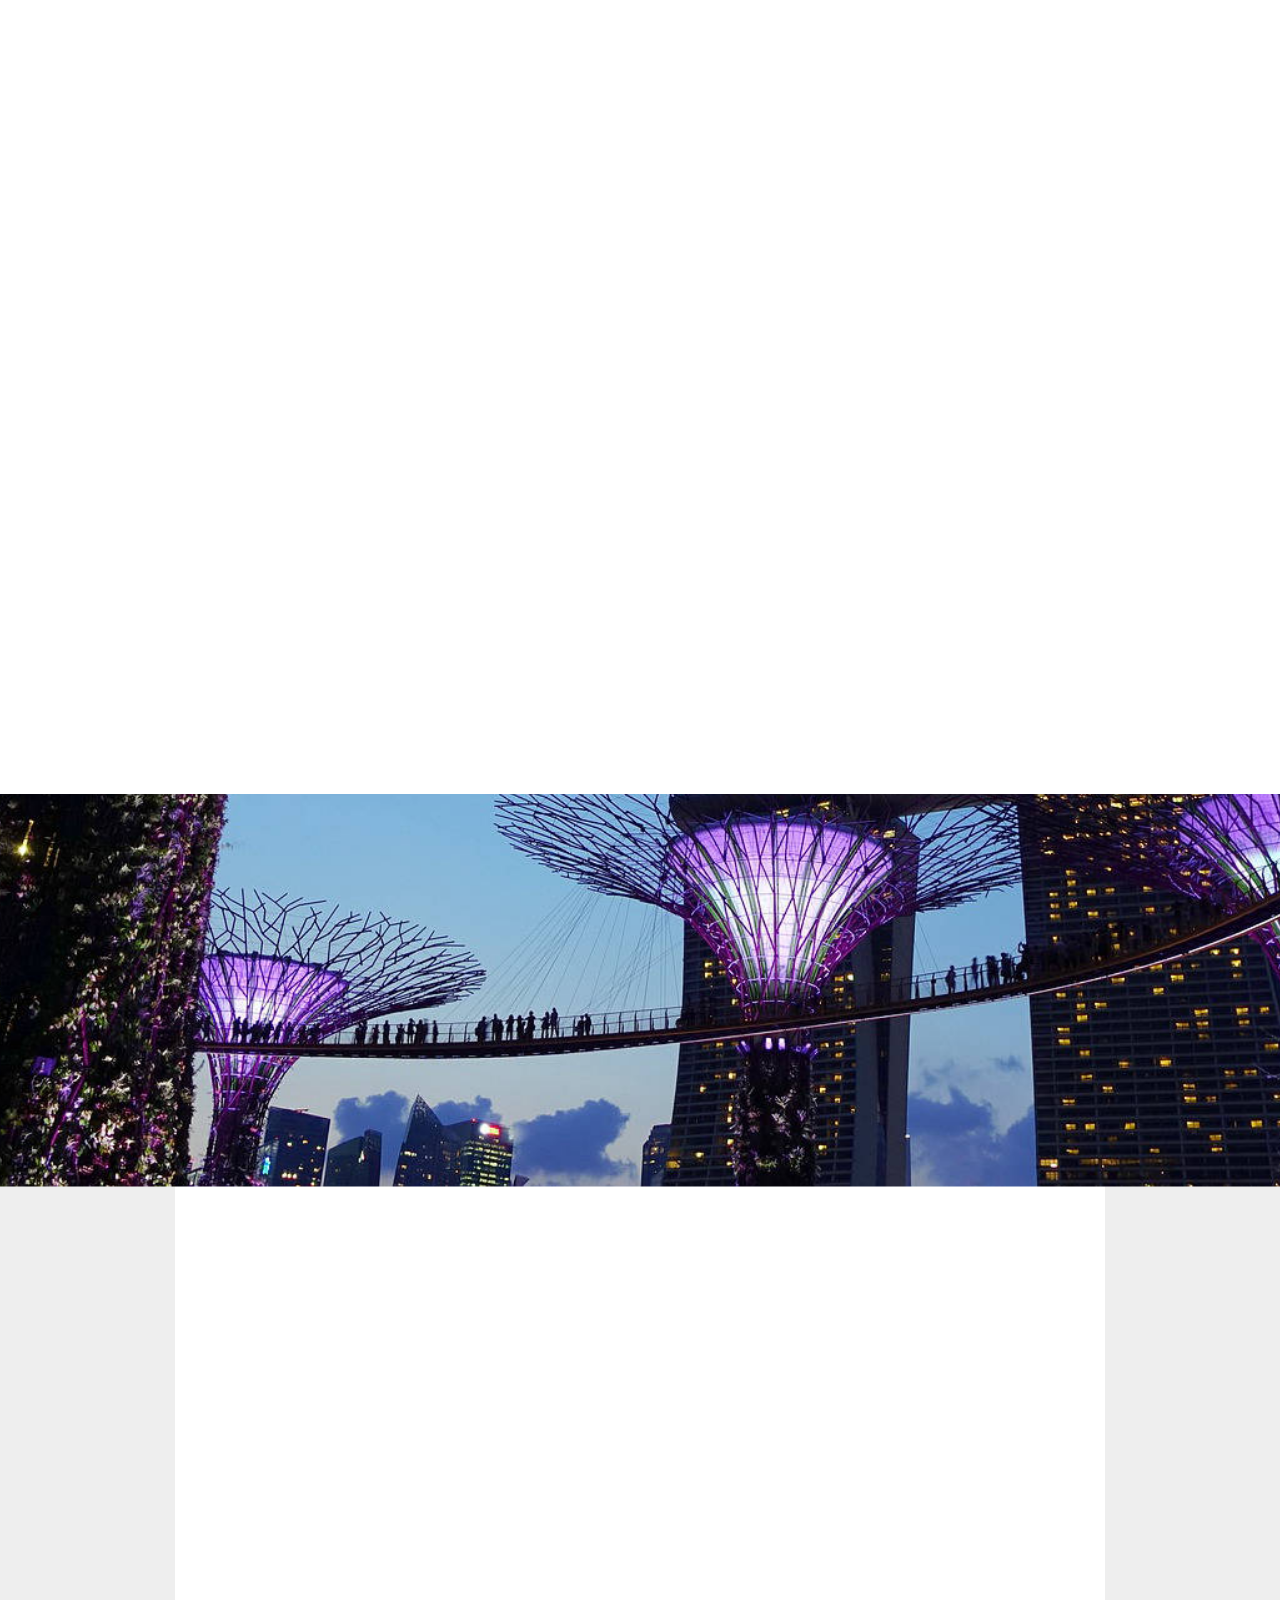
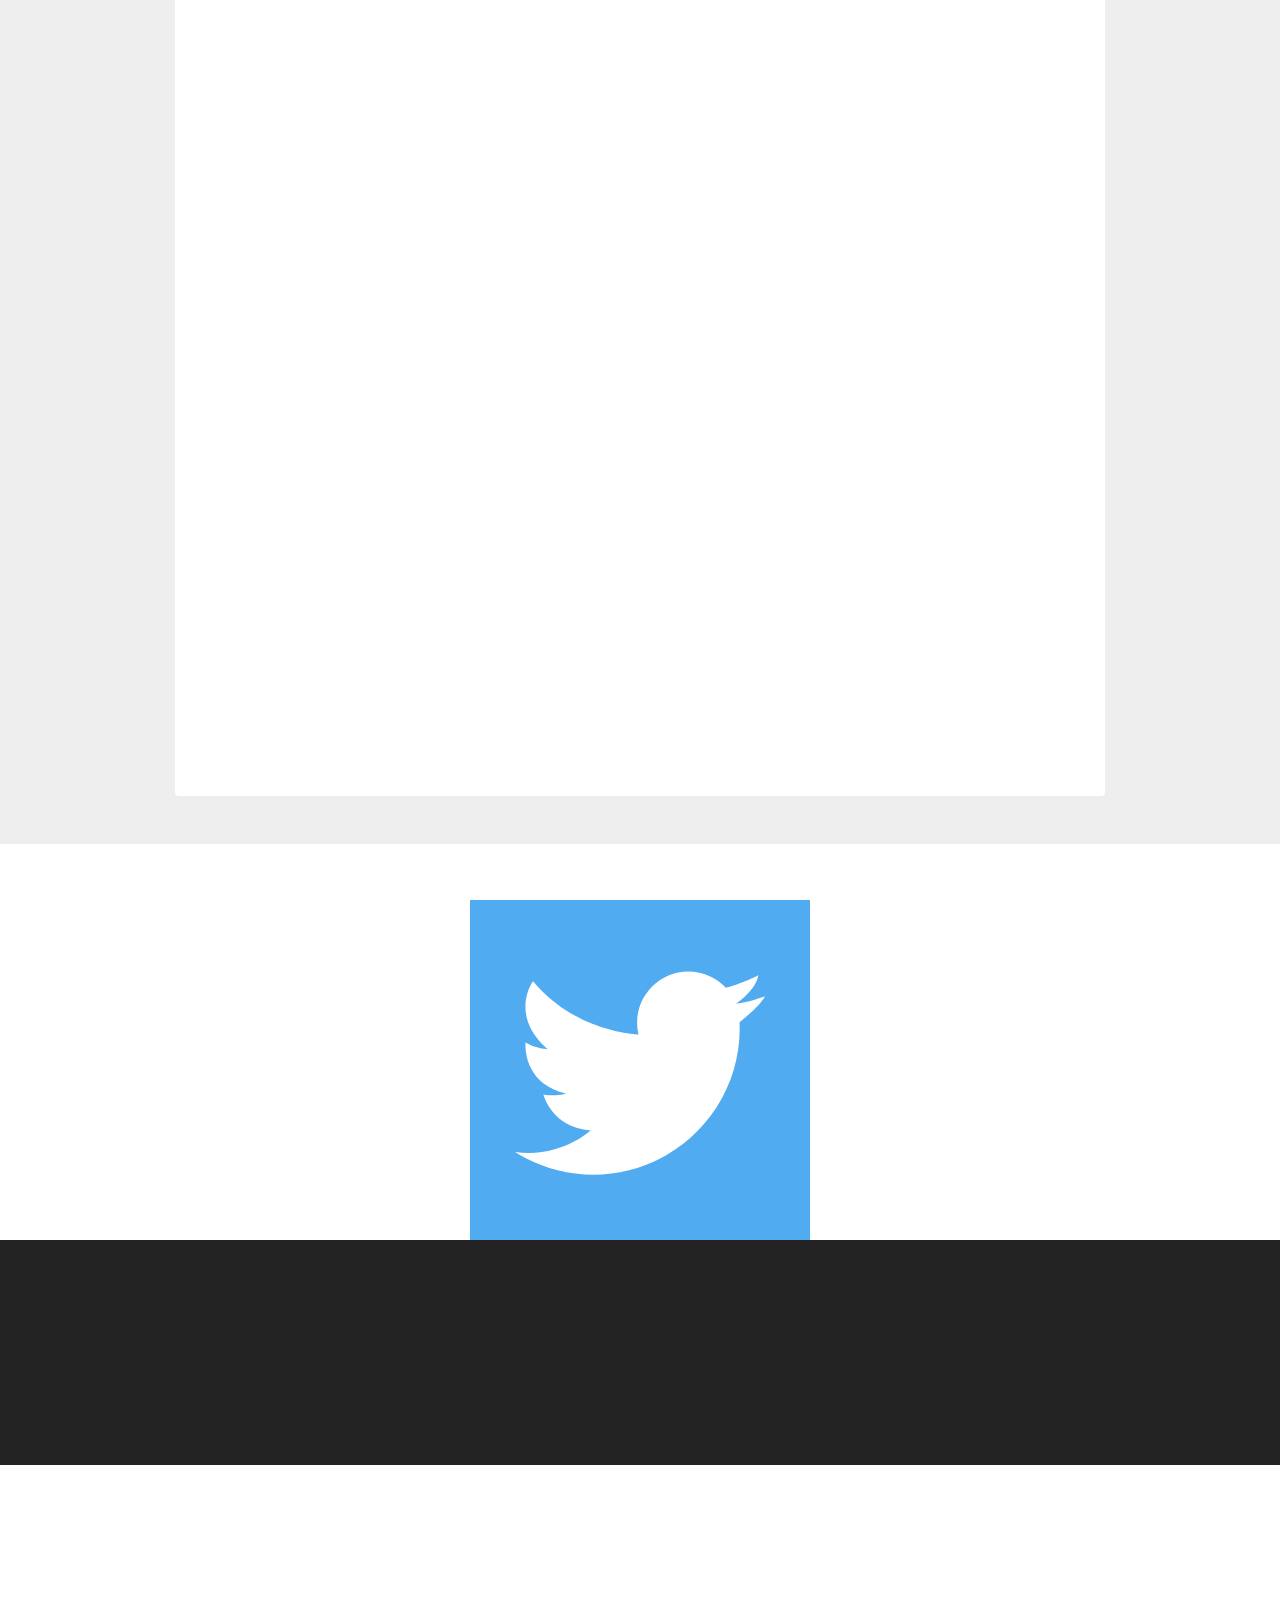
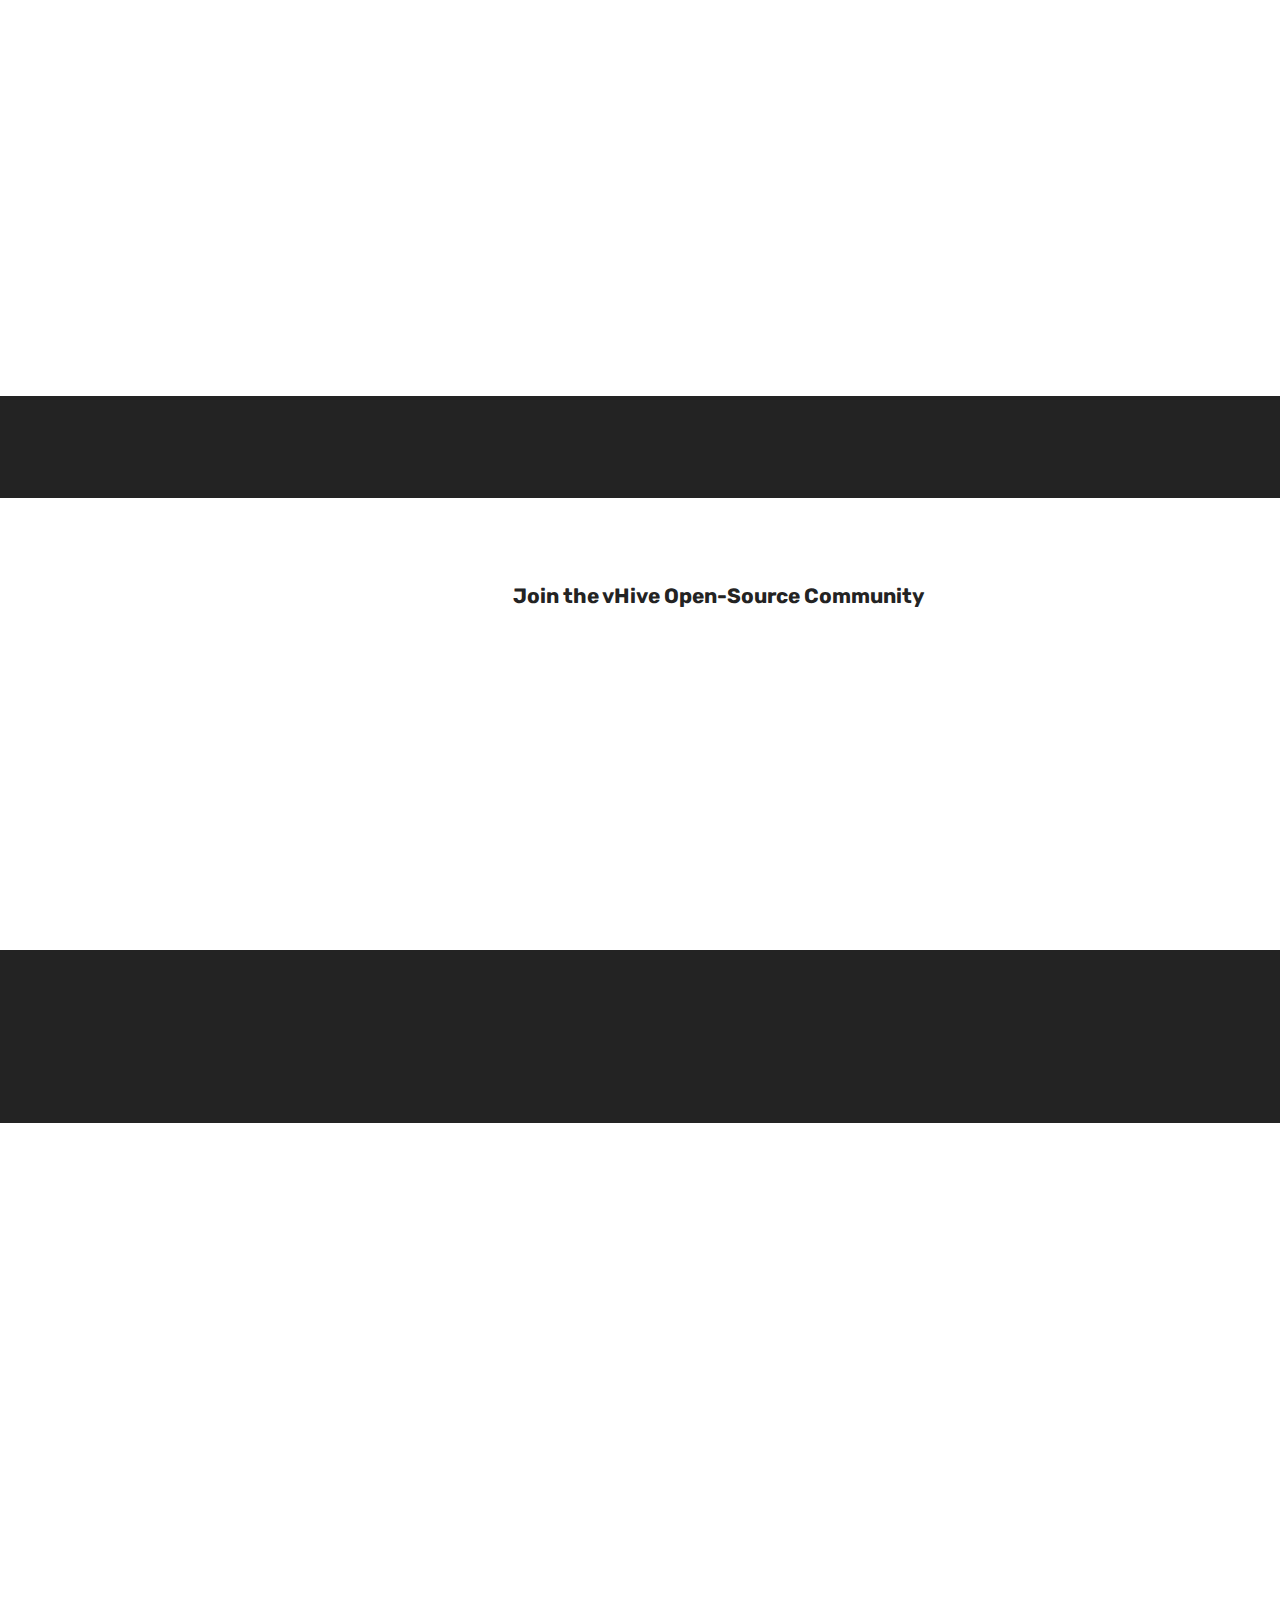
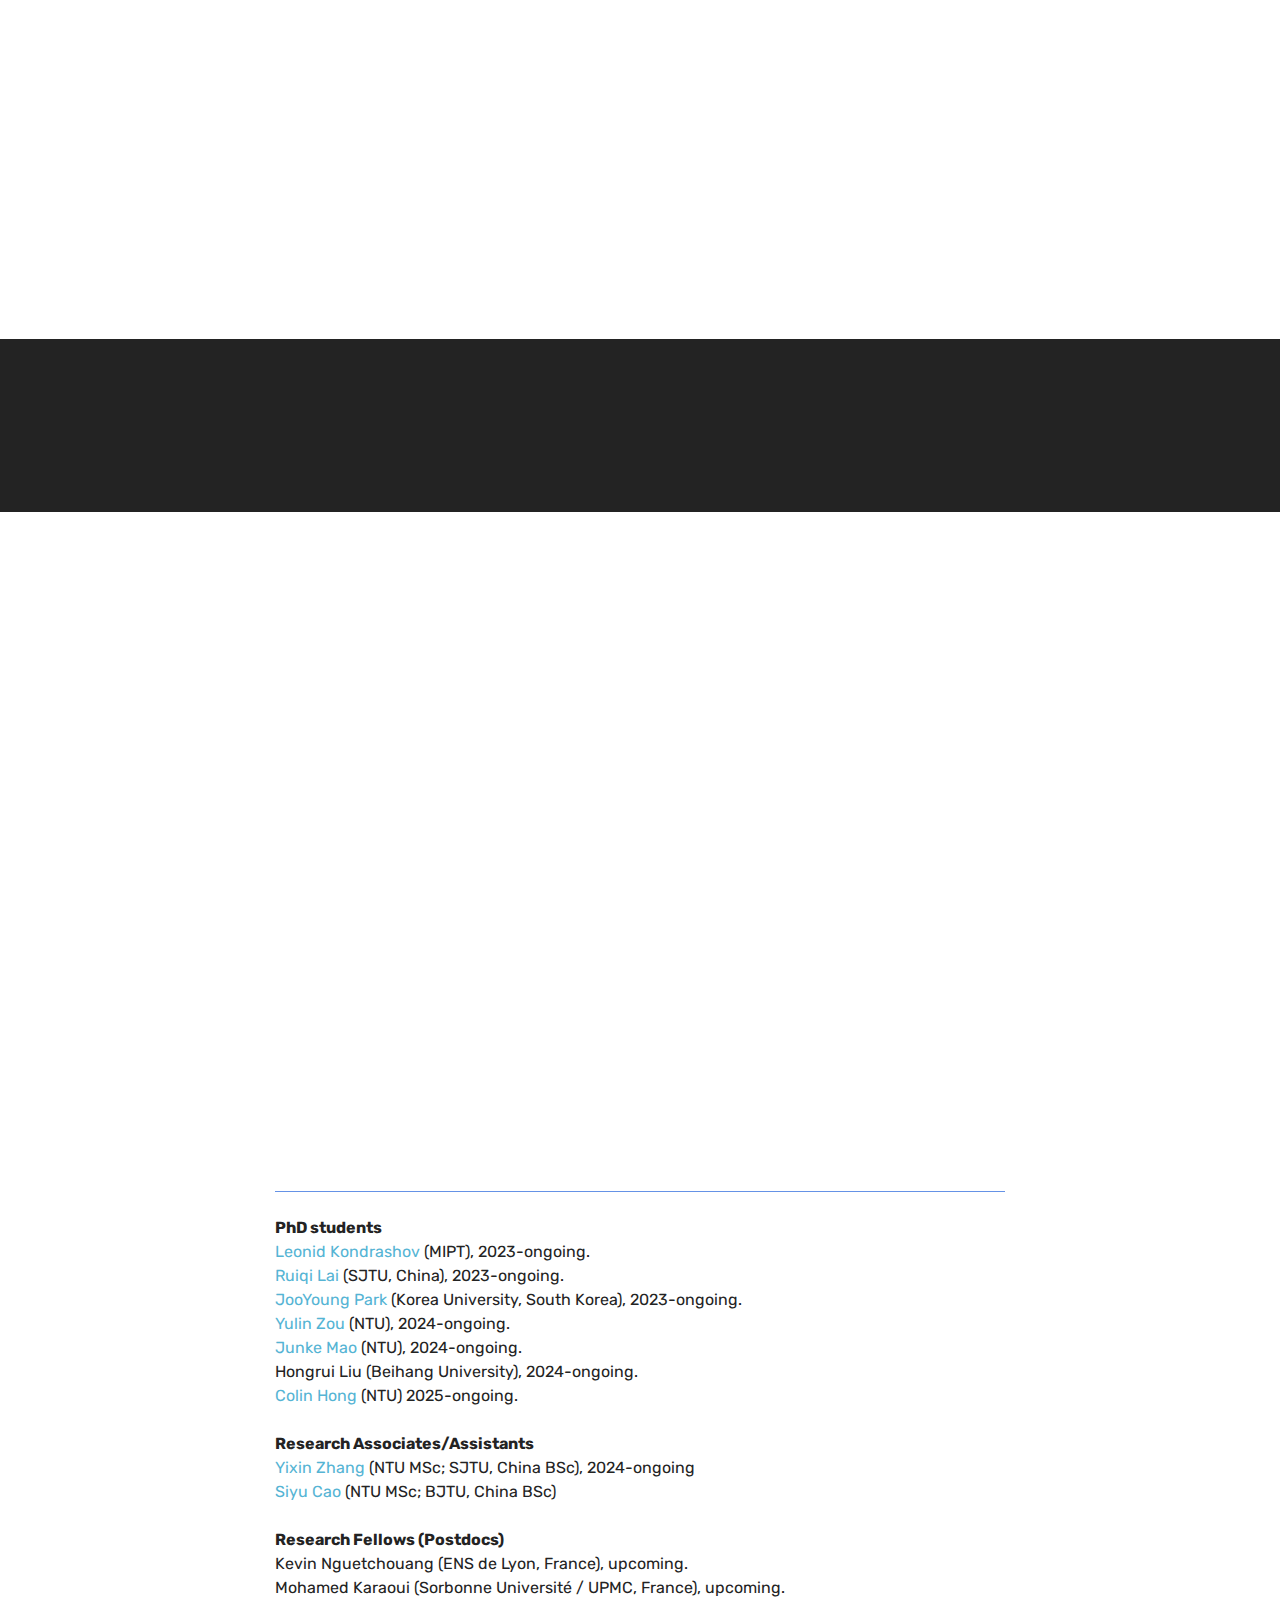
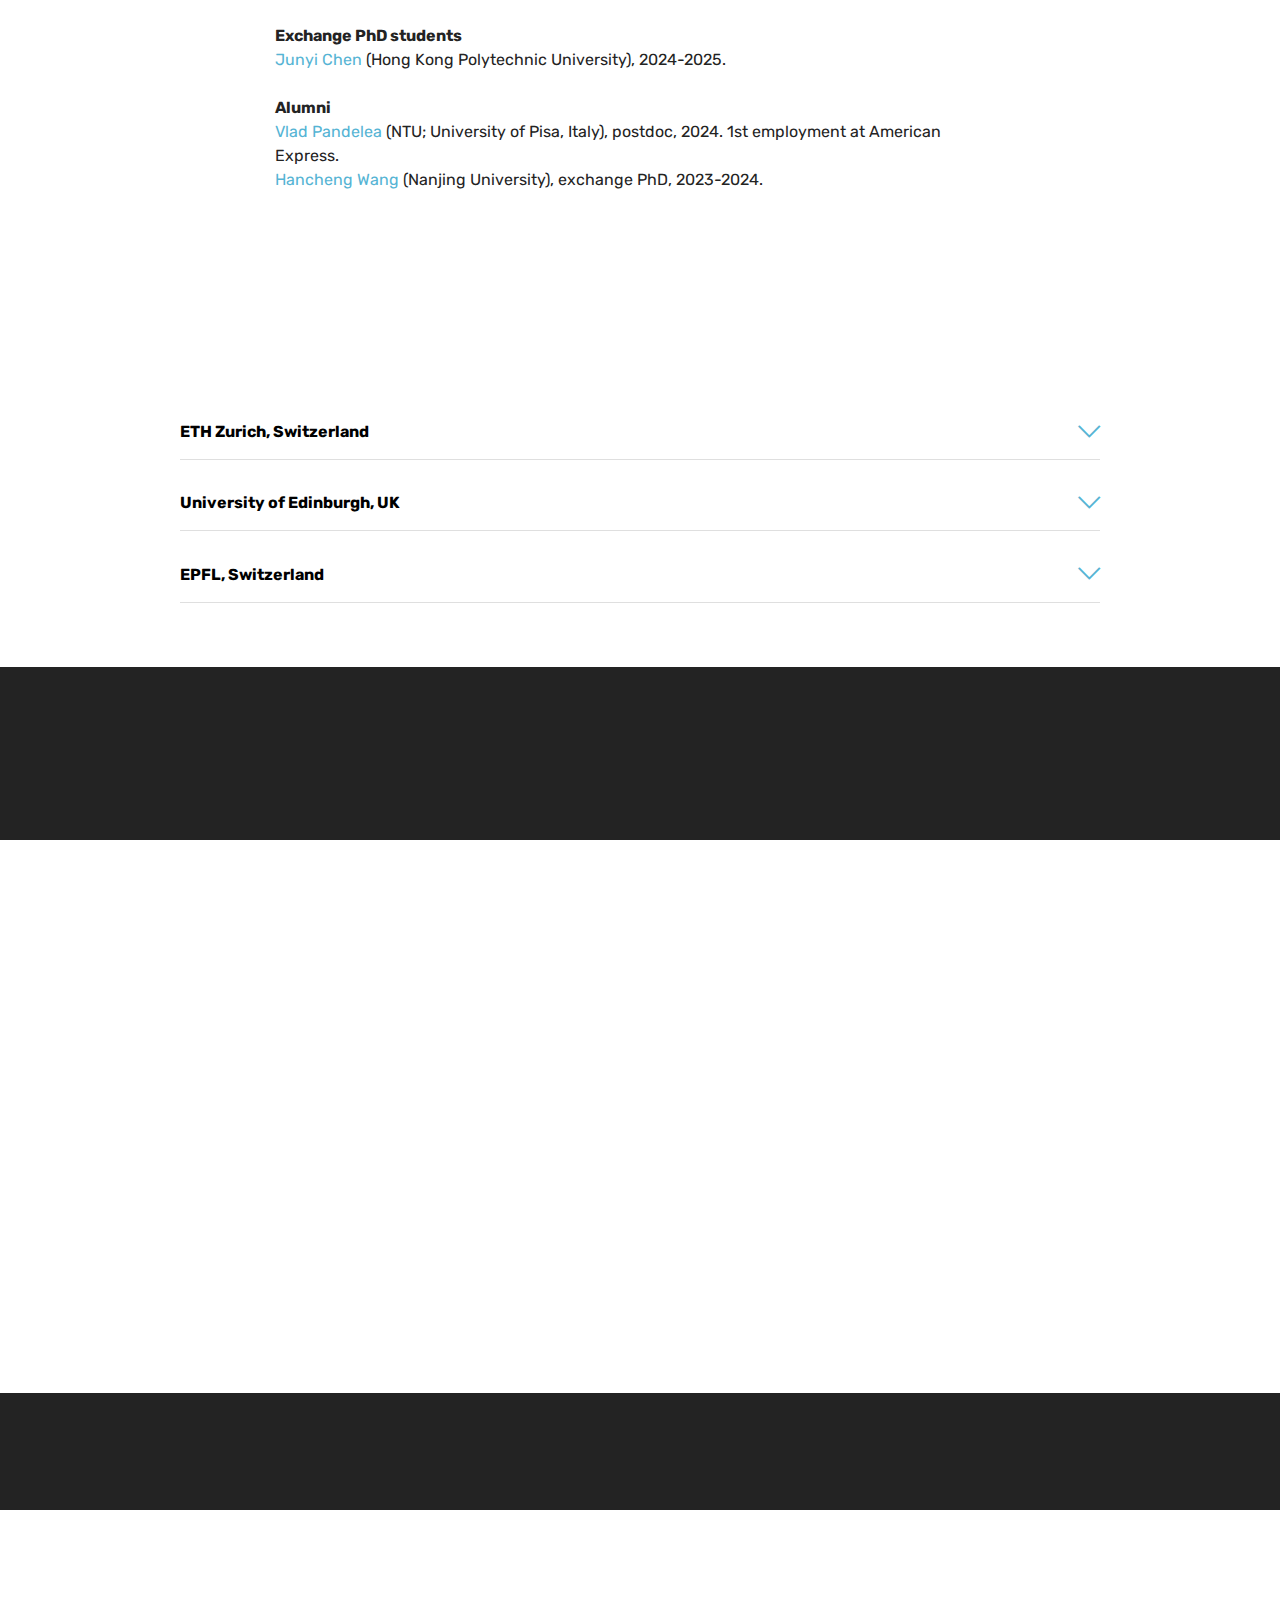
==== commit 82a342bc: "up" ====
--- a/index.html
+++ b/index.html
@@ -23,7 +23,7 @@
   <link rel="stylesheet" href="assets/theme/css/style.css">
   <link rel="preload" href="https://fonts.googleapis.com/css?family=Rubik:300,400,500,600,700,800,900,300i,400i,500i,600i,700i,800i,900i&display=swap" as="style" onload="this.onload=null;this.rel='stylesheet'">
   <noscript><link rel="stylesheet" href="https://fonts.googleapis.com/css?family=Rubik:300,400,500,600,700,800,900,300i,400i,500i,600i,700i,800i,900i&display=swap"></noscript>
-  <link rel="preload" as="style" href="assets/mobirise/css/mbr-additional.css?v=ee4eFS"><link rel="stylesheet" href="assets/mobirise/css/mbr-additional.css?v=ee4eFS" type="text/css">
+  <link rel="preload" as="style" href="assets/mobirise/css/mbr-additional.css?v=4nY2jn"><link rel="stylesheet" href="assets/mobirise/css/mbr-additional.css?v=4nY2jn" type="text/css">
 
   
   
@@ -307,7 +307,7 @@
                 
                 <div class="mbr-text mbr-fonts-style display-7">
                     <ul>
-                        <li><em>ServerlessLLM: Locality-Enhanced Serverless Inference for Large Language Models.&nbsp;</em><span style="font-size: 1rem;">Y. Fu, L. Xue, Y. Huang, A.-O. Brabete, <strong>D. Ustiugov</strong>, Y. Patel, L. Mai. <strong>OSDI'24</strong>.&nbsp;<br><a href="https://www.usenix.org/system/files/osdi24-fu.pdf" class="text-primary">PDF</a> <a href="https://github.com/ServerlessLLM/ServerlessLLM" class="text-primary">GitHub</a></span></li><li><em>Enabling In-Vitro Serverless Systems Research.</em> <strong>D. Ustiugov</strong>, D. Park, L. Cvetković, M. Djokic, H. Hè, B. Grot, A. Klimovic. <strong>WORDS@SOSP'23</strong><br><a href="assets/files/invitro-words2023.pdf" class="text-primary">PDF</a> <a href="https://github.com/vhive-serverless/invitro" class="text-primary">GitHub</a></li><li><em>Lukewarm Serverless Functions: Characterization and Optimization</em>. D. Schall, A. Margaritov,<strong> D. Ustiugov,</strong> A. Sandberg, B. Grot. <strong>ISCA'22<br>IEEE Micro Top Picks Honorable Mention<br><a href="assets/files/JUKEBOX_ISCA22.pdf" class="text-primary">PDF</a>&nbsp;<a href="https://github.com/vhive-serverless/vSwarm-u" class="text-primary">GitHub</a></strong></li>
+                        <li><em>Manage the Workloads, not the Cluster: Designing a Control Plane for Large-Scale AI Clusters (poster).</em>&nbsp;R. Lai, S. Cao, L. Li, L. Mai, D. Ustiugov. <strong>EuroMLSys@ASPLOS/EuroSys'25.</strong><br><a href="assets/files/Shapeshifter_EuroMLSys_25.pdf" class="text-primary">PDF</a></li><li><em>Shattering the Ephemeral Storage Cost Barrier for Data-Intensive Serverless Workflows.</em>&nbsp;S. Jesalpura, D. Ustiugov, M. Baczun, B. Malper, R. Feyzkhanov, E. Bugnion, M. Kogias, B. Grot. <strong>SESAME@ASPLOS/EuroSys'25.</strong><br><a href="assets/files/zipline-sesame25.pdf" class="text-primary">PDF</a>&nbsp;<a href="https://github.com/ease-lab/zipline" class="text-primary">GitHub</a></li><li><em>ServerlessLLM: Locality-Enhanced Serverless Inference for Large Language Models.&nbsp;</em><span style="font-size: 1rem;">Y. Fu, L. Xue, Y. Huang, A.-O. Brabete, <strong>D. Ustiugov</strong>, Y. Patel, L. Mai. <strong>OSDI'24</strong>.&nbsp;<br><a href="https://www.usenix.org/system/files/osdi24-fu.pdf" class="text-primary">PDF</a> <a href="https://github.com/ServerlessLLM/ServerlessLLM" class="text-primary">GitHub</a></span></li><li><em>Enabling In-Vitro Serverless Systems Research.</em> <strong>D. Ustiugov</strong>, D. Park, L. Cvetković, M. Djokic, H. Hè, B. Grot, A. Klimovic. <strong>WORDS@SOSP'23</strong><br><a href="assets/files/invitro-words2023.pdf" class="text-primary">PDF</a> <a href="https://github.com/vhive-serverless/invitro" class="text-primary">GitHub</a></li><li><em>Lukewarm Serverless Functions: Characterization and Optimization</em>. D. Schall, A. Margaritov,<strong> D. Ustiugov,</strong> A. Sandberg, B. Grot. <strong>ISCA'22<br>IEEE Micro Top Picks Honorable Mention<br><a href="assets/files/JUKEBOX_ISCA22.pdf" class="text-primary">PDF</a>&nbsp;<a href="https://github.com/vhive-serverless/vSwarm-u" class="text-primary">GitHub</a></strong></li>
                         <li><em>Analyzing Tail Latency in Serverless Clouds with STeLLAR.</em> <strong>D.Ustiugov</strong>, T.Amariucai, B.Grot. <strong>IISWC'21<br><a href="assets/files/STELLAR_ISWC21.pdf" class="text-primary">PDF</a>&nbsp;<a href="https://youtu.be/Y3YmZH931hQ" class="text-primary">Video</a>&nbsp;<a href="https://github.com/vhive-serverless/STeLLAR" class="text-primary">GitHub</a></strong></li>
                         <li><em>Benchmarking, Analysis, and Optimization of Serverless Function Snapshots. </em><strong>D.Ustiugov</strong>, P.Petrov, M.Kogias, E.Bugnion, B.Grot. <strong>ASPLOS'21,</strong>&nbsp;<strong>Distinguished Artifact Award<br><a href="assets/files/REAP_ASPLOS21.pdf" class="text-primary">PDF</a>&nbsp;<a href="https://youtu.be/zfLd_MTGOA8" class="text-primary">Video</a>&nbsp;<a href="https://github.com/vhive-serverless/vhive" class="text-primary">GitHub</a></strong></li><li><em>PTEMagnet: Fine-Grained Physical Memory Reservation for Faster Page Walks in Public Clouds. </em>A.Margaritov, <strong>D.Ustiugov</strong>, A.Shahab, B.Grot. <strong>ASPLOS'21</strong><br><a href="assets/files/PTEMagnet_ASPLOS21.pdf" class="text-primary">PDF</a>&nbsp;<a href="https://youtu.be/iizktSB6_B0" class="text-primary">Video</a>&nbsp;<a href="https://github.com/ease-lab/PTEMagnet" class="text-primary">GitHub</a></li><li><em>Prefetched Address Translation.</em> A.Margaritov, <strong style="">D.Ustiugov</strong>, E.Bugnion, B.Grot. <strong>MICRO'19<br><a href="assets/files/ASAP_MICRO19.pdf" class="text-primary">PDF</a></strong></li>
                     </ul>
@@ -732,7 +732,7 @@
             </div>
         </div>
     </div>
-</section><section class="display-7" style="padding: 0;align-items: center;justify-content: center;flex-wrap: wrap;    align-content: center;display: flex;position: relative;height: 4rem;"><a href="https://mobiri.se/815048" style="flex: 1 1;height: 4rem;position: absolute;width: 100%;z-index: 1;"><img alt="" style="height: 4rem;" src="[data-uri]"></a><p style="margin: 0;text-align: center;" class="display-7">&#8204;</p><a style="z-index:1" href="https://mobirise.com/offline-website-builder.html">Offline Website Builder</a></section><script src="assets/popper/popper.min.js"></script>  <script src="assets/web/assets/jquery/jquery.min.js"></script>  <script src="assets/bootstrap/js/bootstrap.min.js"></script>  <script src="assets/tether/tether.min.js"></script>  <script src="assets/smoothscroll/smooth-scroll.js"></script>  <script src="assets/viewportchecker/jquery.viewportchecker.js"></script>  <script src="assets/dropdown/js/nav-dropdown.js"></script>  <script src="assets/dropdown/js/navbar-dropdown.js"></script>  <script src="assets/touchswipe/jquery.touch-swipe.min.js"></script>  <script src="assets/parallax/jarallax.min.js"></script>  <script src="https://platform.twitter.com/widgets.js"></script>  <script src="assets/reloader/script.js"></script>  <script src="assets/mbr-tabs/mbr-tabs.js"></script>  <script src="assets/mbr-switch-arrow/mbr-switch-arrow.js"></script>  <script src="assets/bootstrapcarouselswipe/bootstrap-carousel-swipe.js"></script>  <script src="assets/mbr-clients-slider/mbr-clients-slider.js"></script>  <script src="assets/theme/js/script.js"></script>  
+</section><section class="display-7" style="padding: 0;align-items: center;justify-content: center;flex-wrap: wrap;    align-content: center;display: flex;position: relative;height: 4rem;"><a href="https://mobiri.se/815048" style="flex: 1 1;height: 4rem;position: absolute;width: 100%;z-index: 1;"><img alt="" style="height: 4rem;" src="[data-uri]"></a><p style="margin: 0;text-align: center;" class="display-7">&#8204;</p><a style="z-index:1" href="https://mobirise.com"> Website Builder Software</a></section><script src="assets/popper/popper.min.js"></script>  <script src="assets/web/assets/jquery/jquery.min.js"></script>  <script src="assets/bootstrap/js/bootstrap.min.js"></script>  <script src="assets/tether/tether.min.js"></script>  <script src="assets/smoothscroll/smooth-scroll.js"></script>  <script src="assets/viewportchecker/jquery.viewportchecker.js"></script>  <script src="assets/dropdown/js/nav-dropdown.js"></script>  <script src="assets/dropdown/js/navbar-dropdown.js"></script>  <script src="assets/touchswipe/jquery.touch-swipe.min.js"></script>  <script src="assets/parallax/jarallax.min.js"></script>  <script src="https://platform.twitter.com/widgets.js"></script>  <script src="assets/reloader/script.js"></script>  <script src="assets/mbr-tabs/mbr-tabs.js"></script>  <script src="assets/mbr-switch-arrow/mbr-switch-arrow.js"></script>  <script src="assets/bootstrapcarouselswipe/bootstrap-carousel-swipe.js"></script>  <script src="assets/mbr-clients-slider/mbr-clients-slider.js"></script>  <script src="assets/theme/js/script.js"></script>  
   
   
  <div id="scrollToTop" class="scrollToTop mbr-arrow-up"><a style="text-align: center;"><i class="mbr-arrow-up-icon mbr-arrow-up-icon-cm cm-icon cm-icon-smallarrow-up"></i></a></div>
